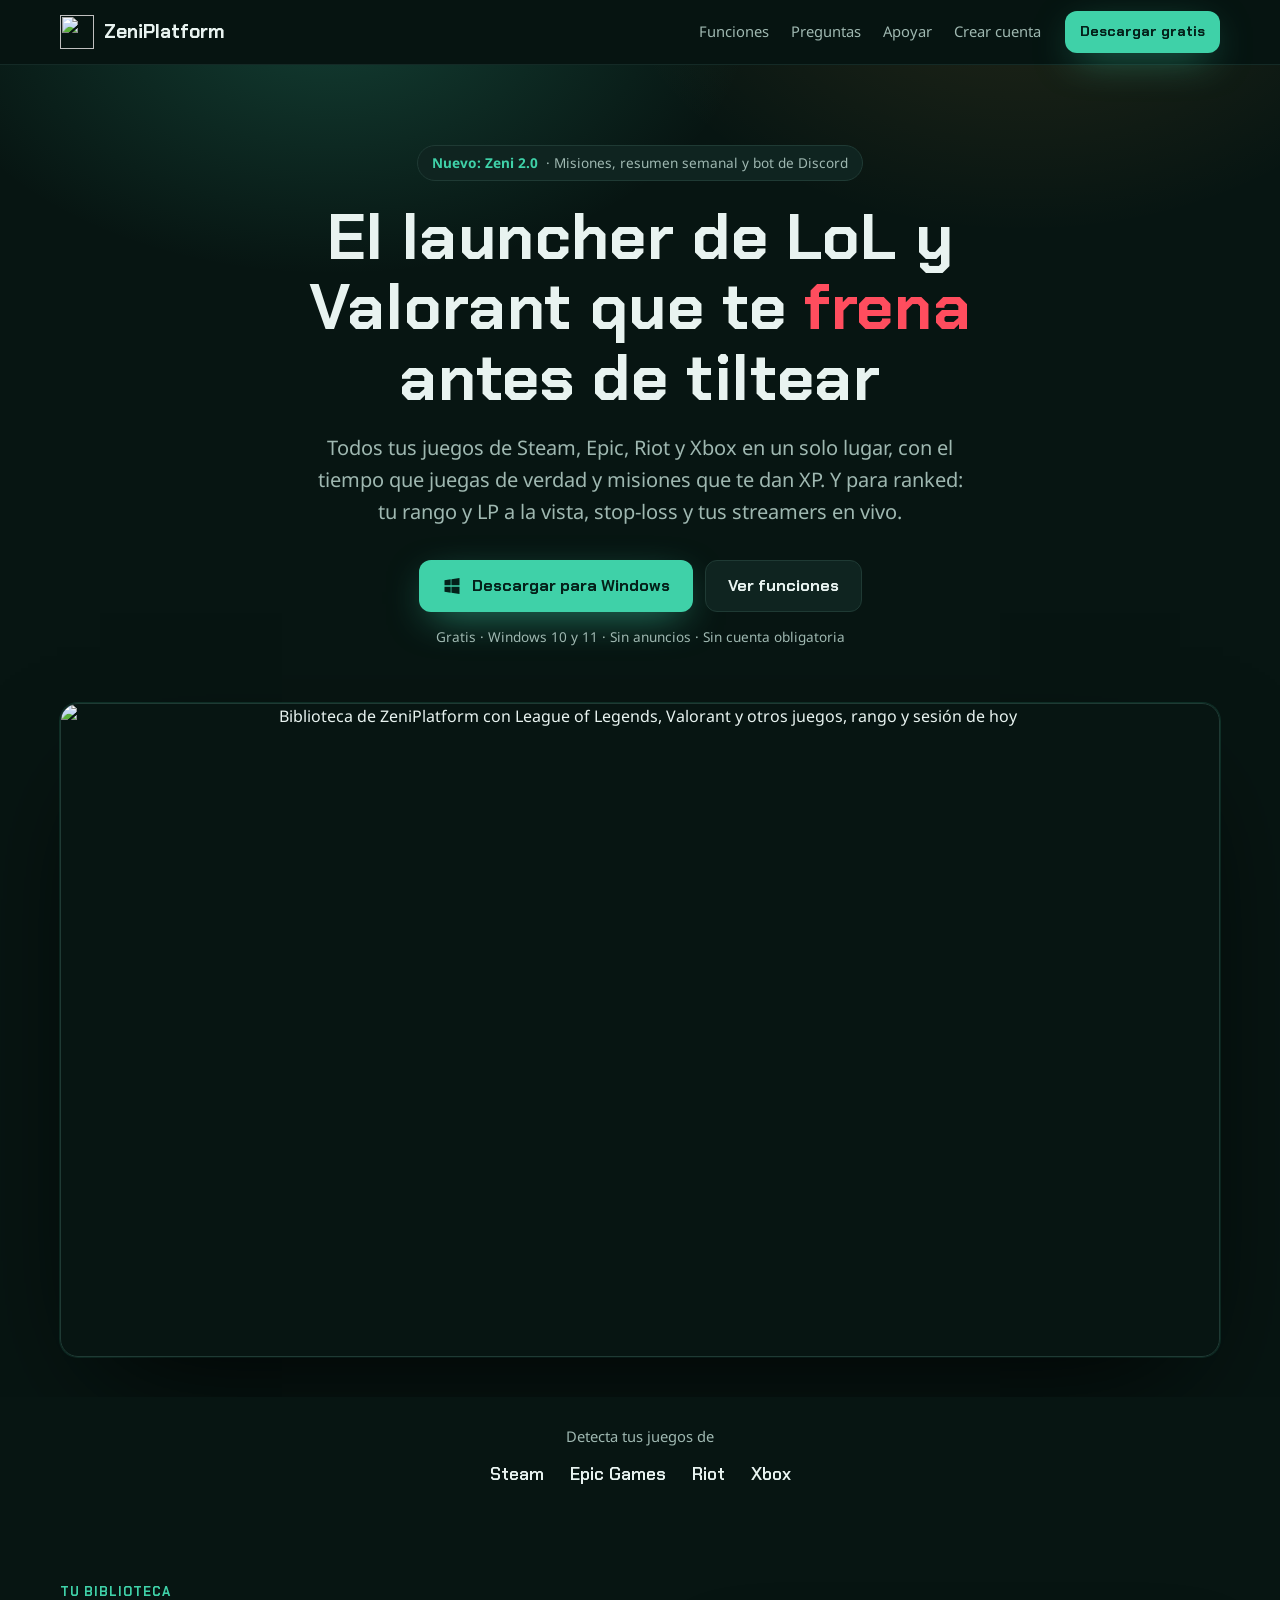
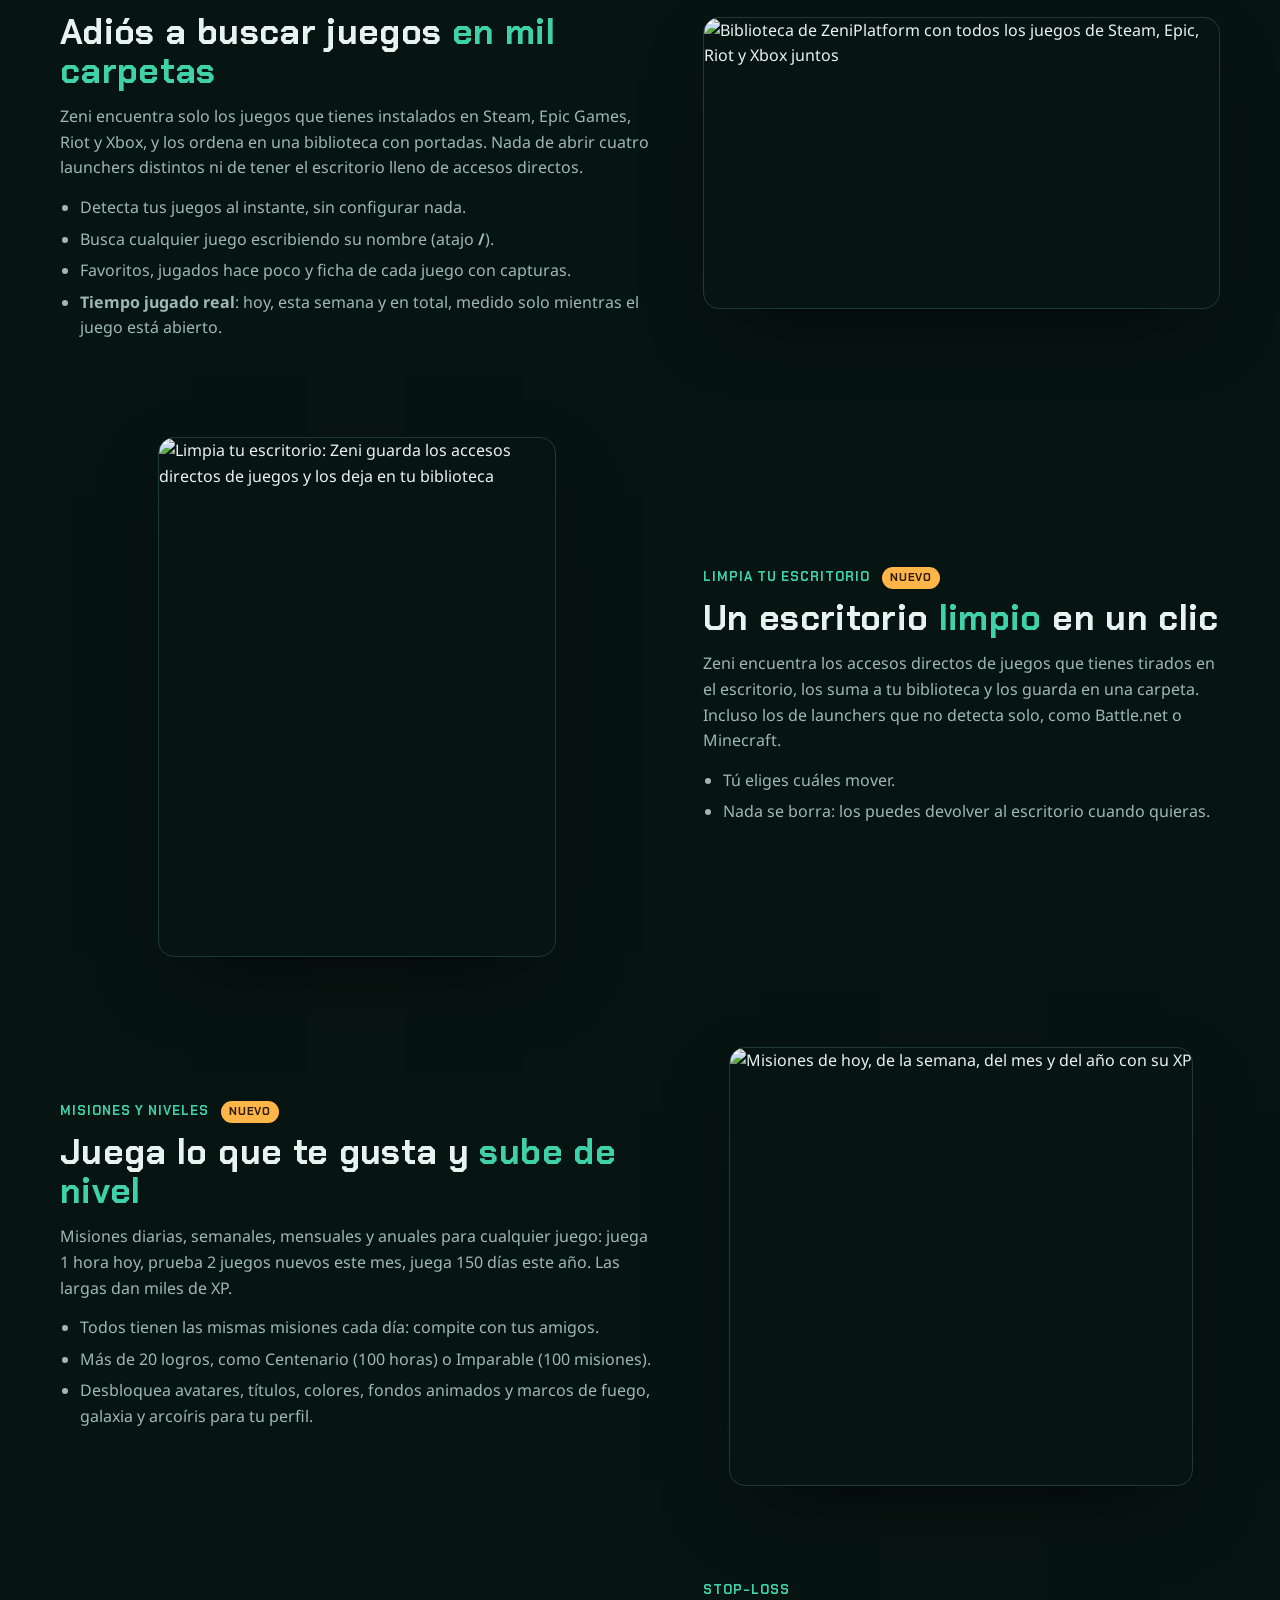
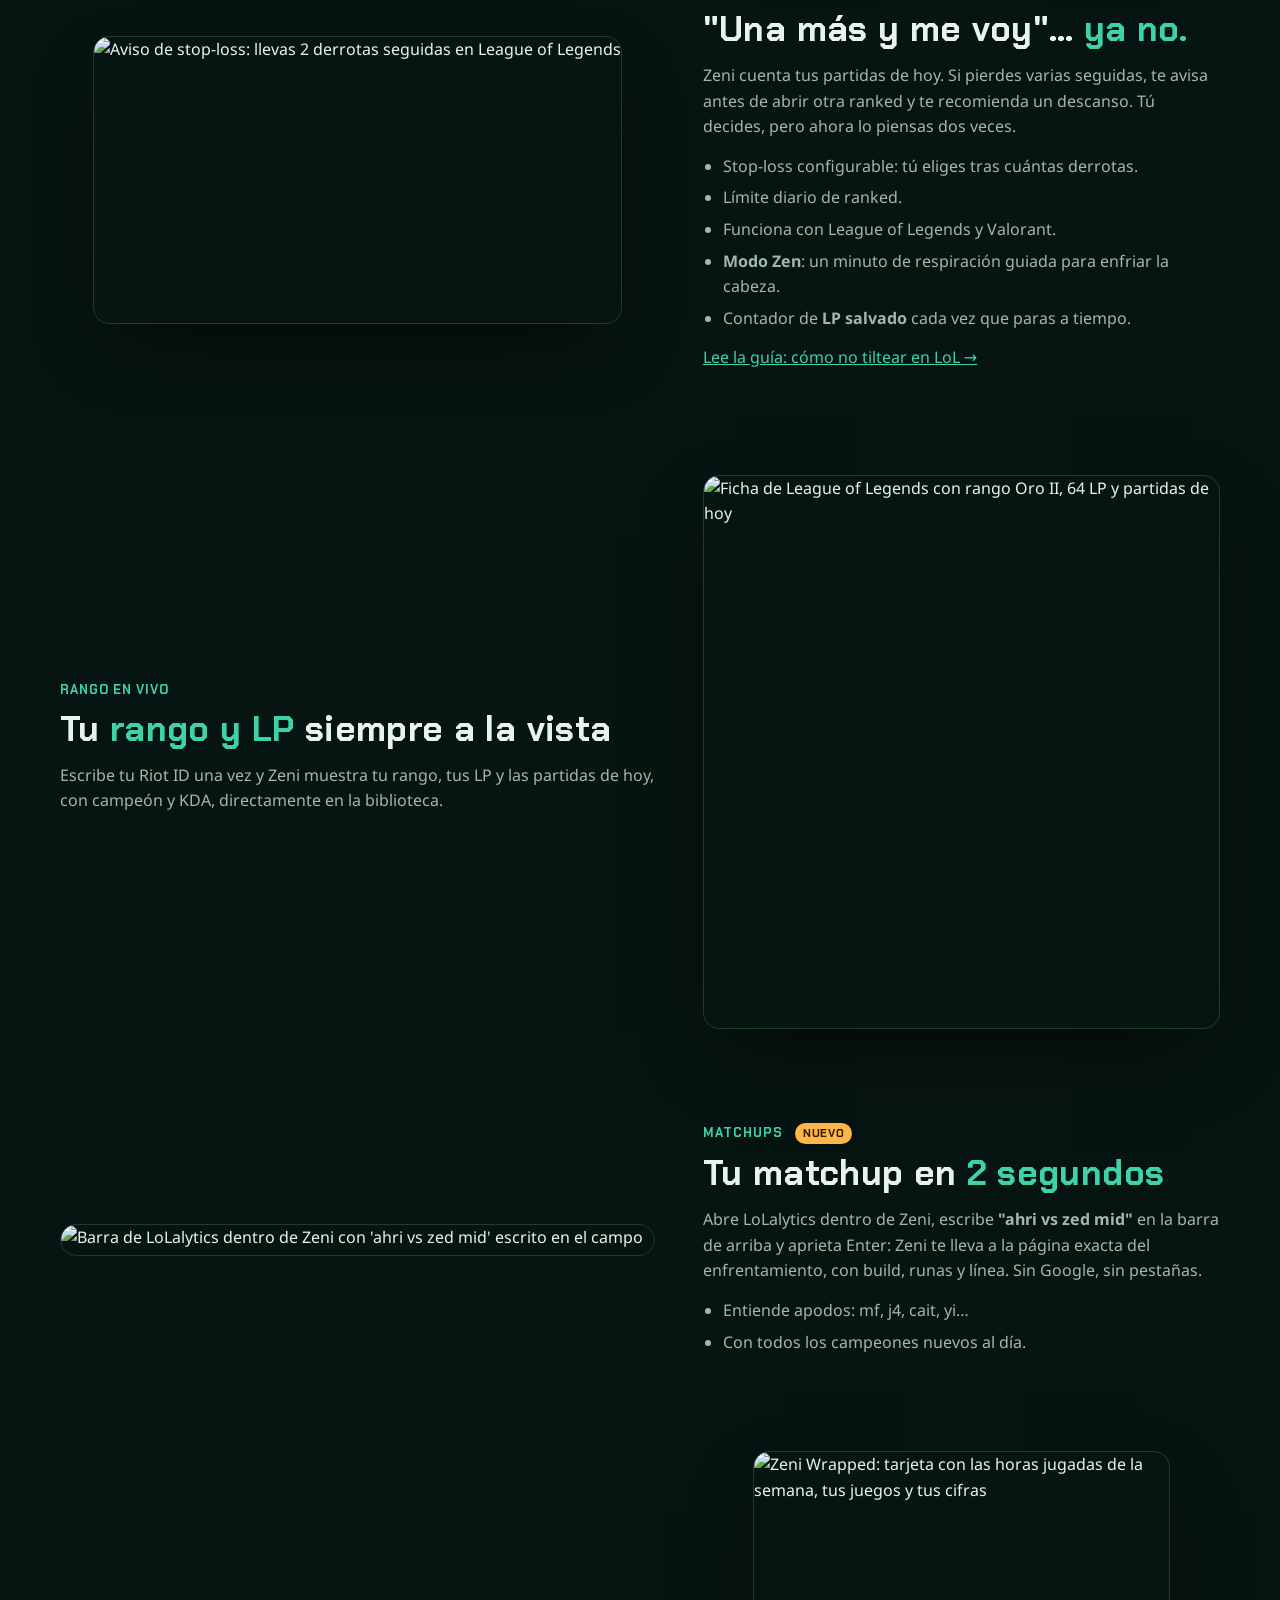
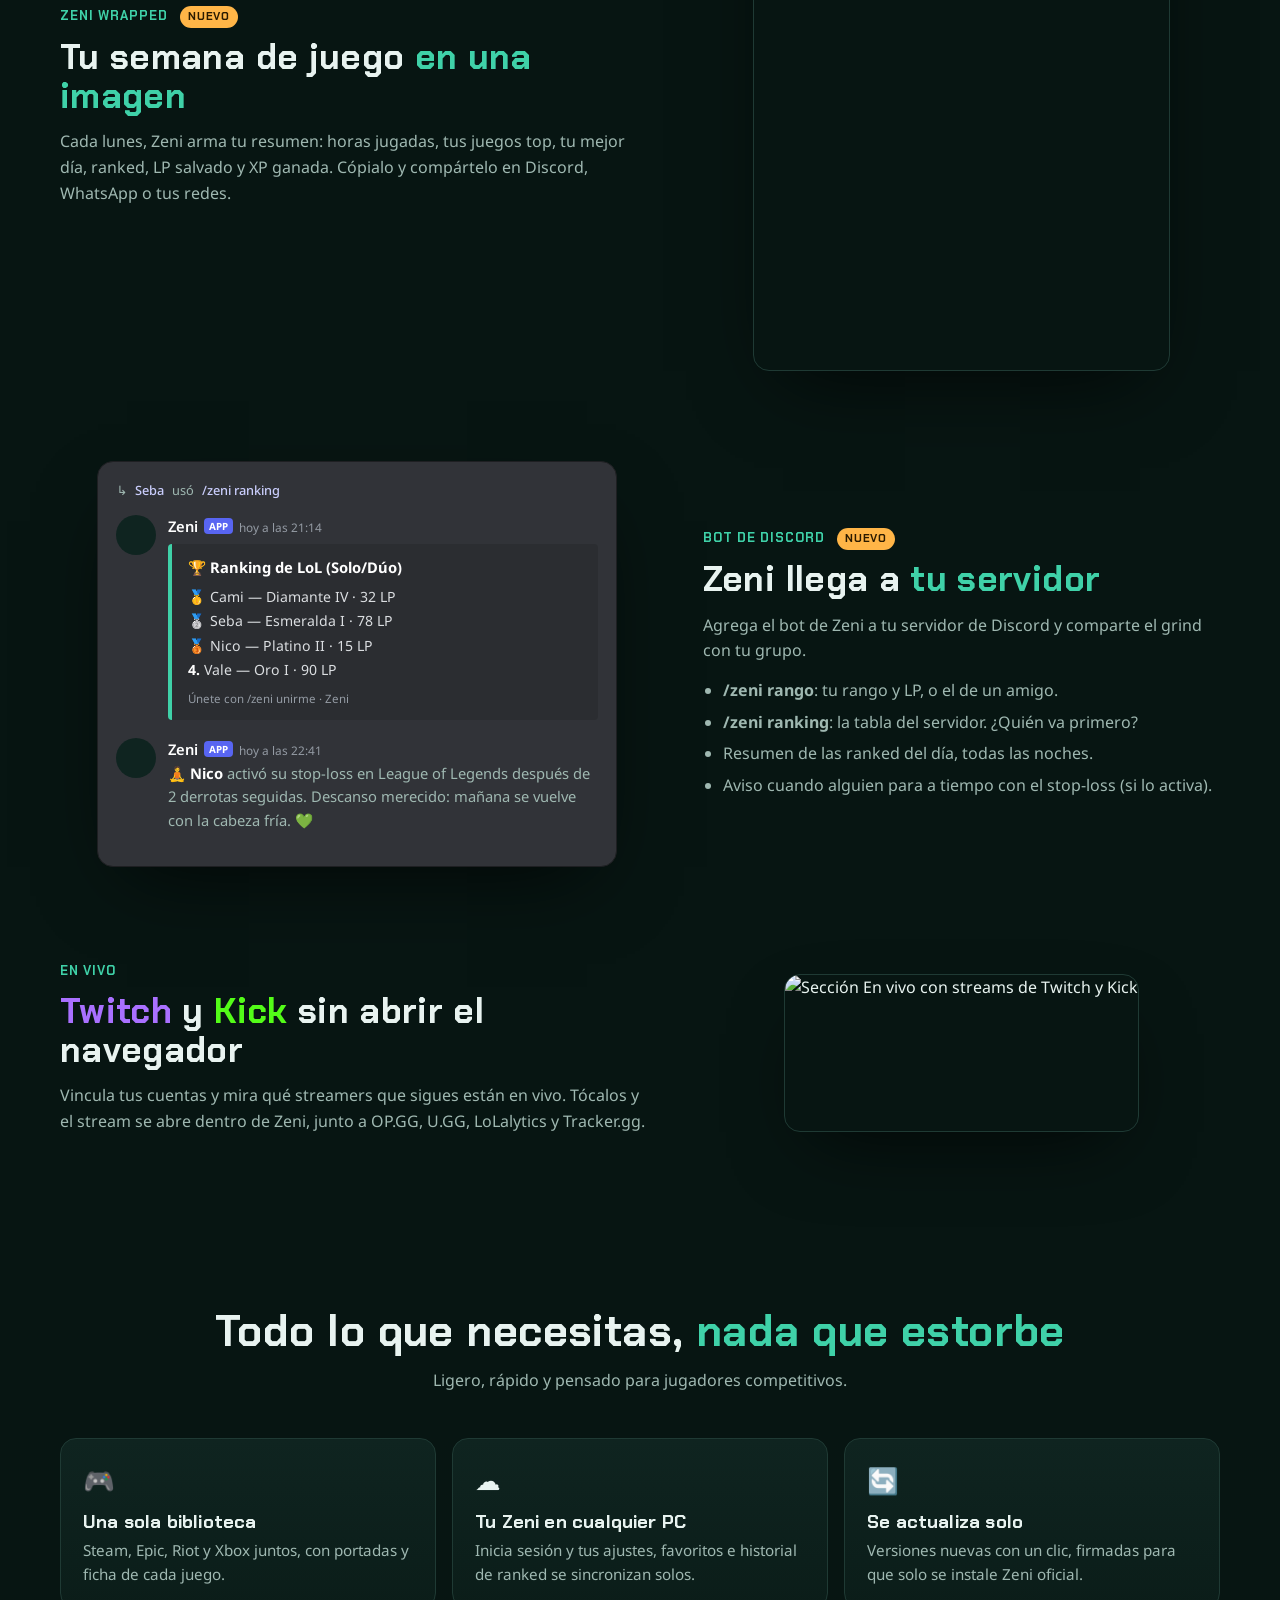
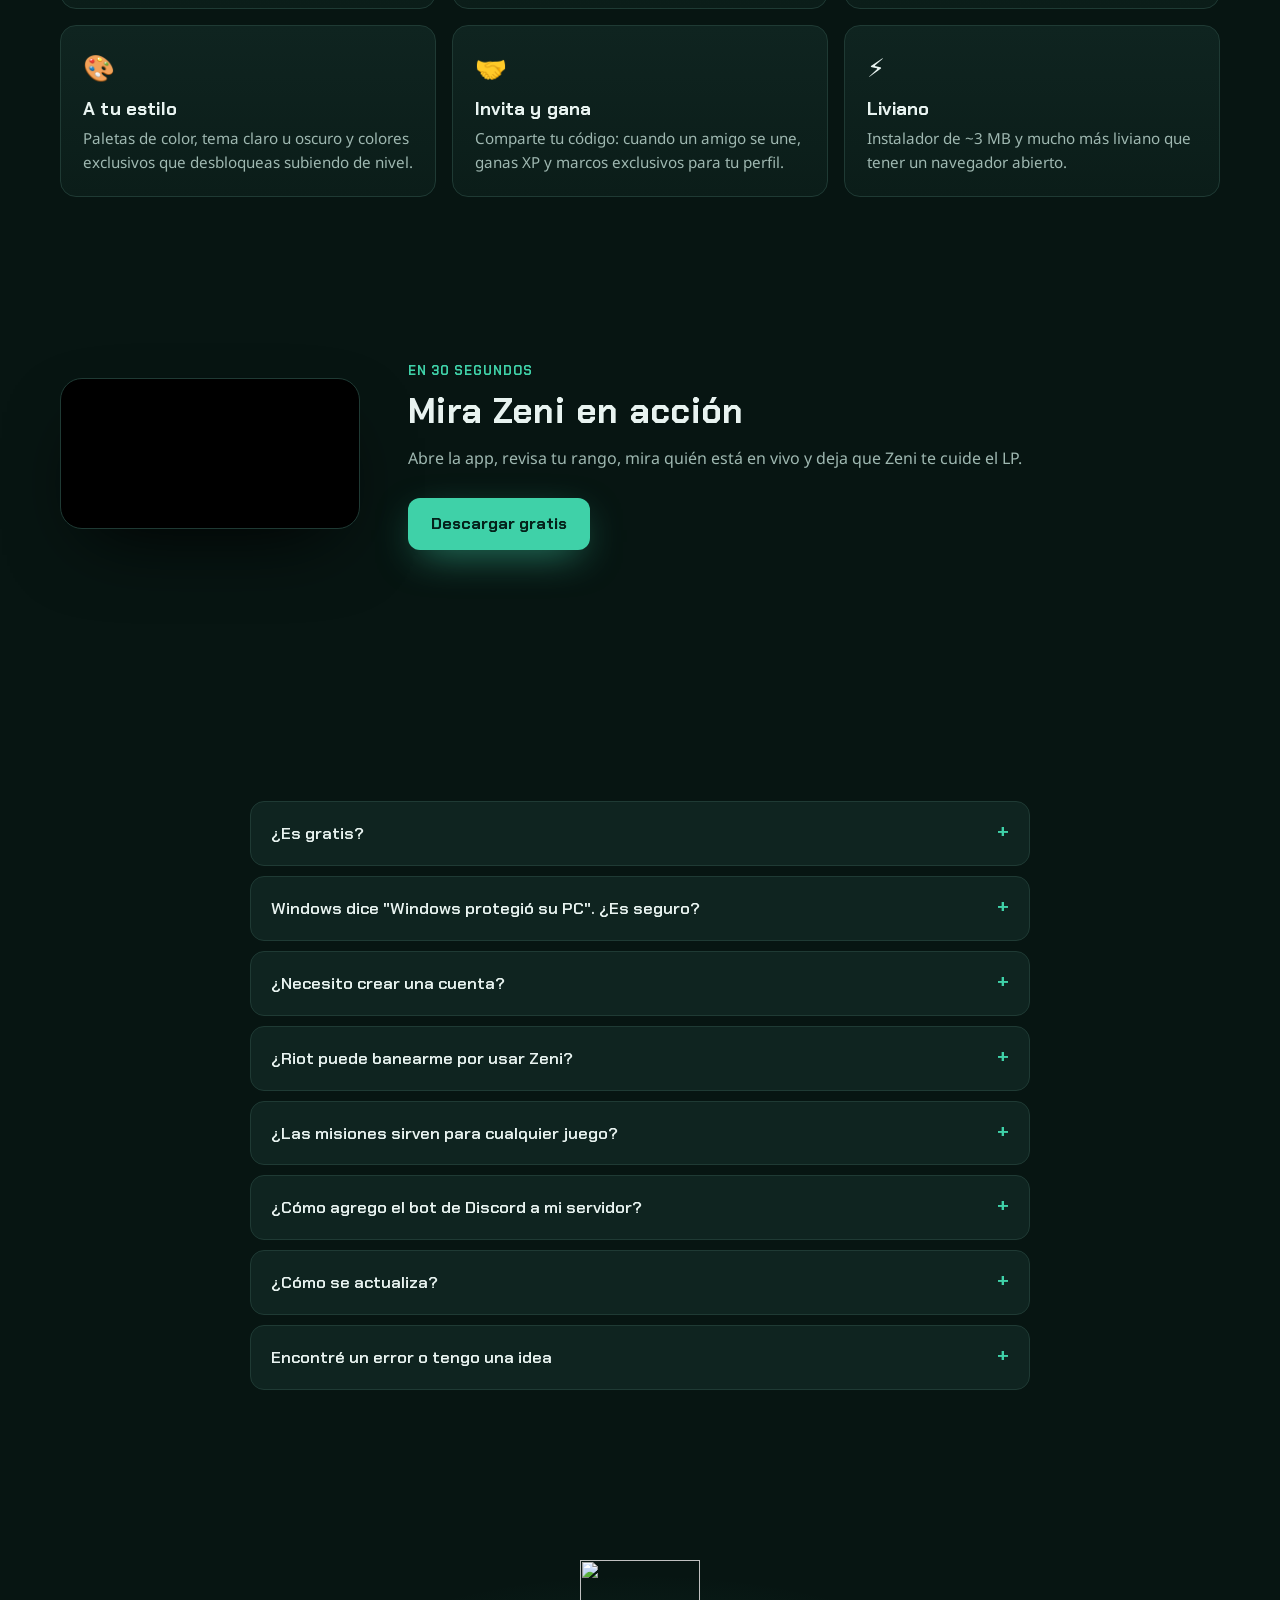
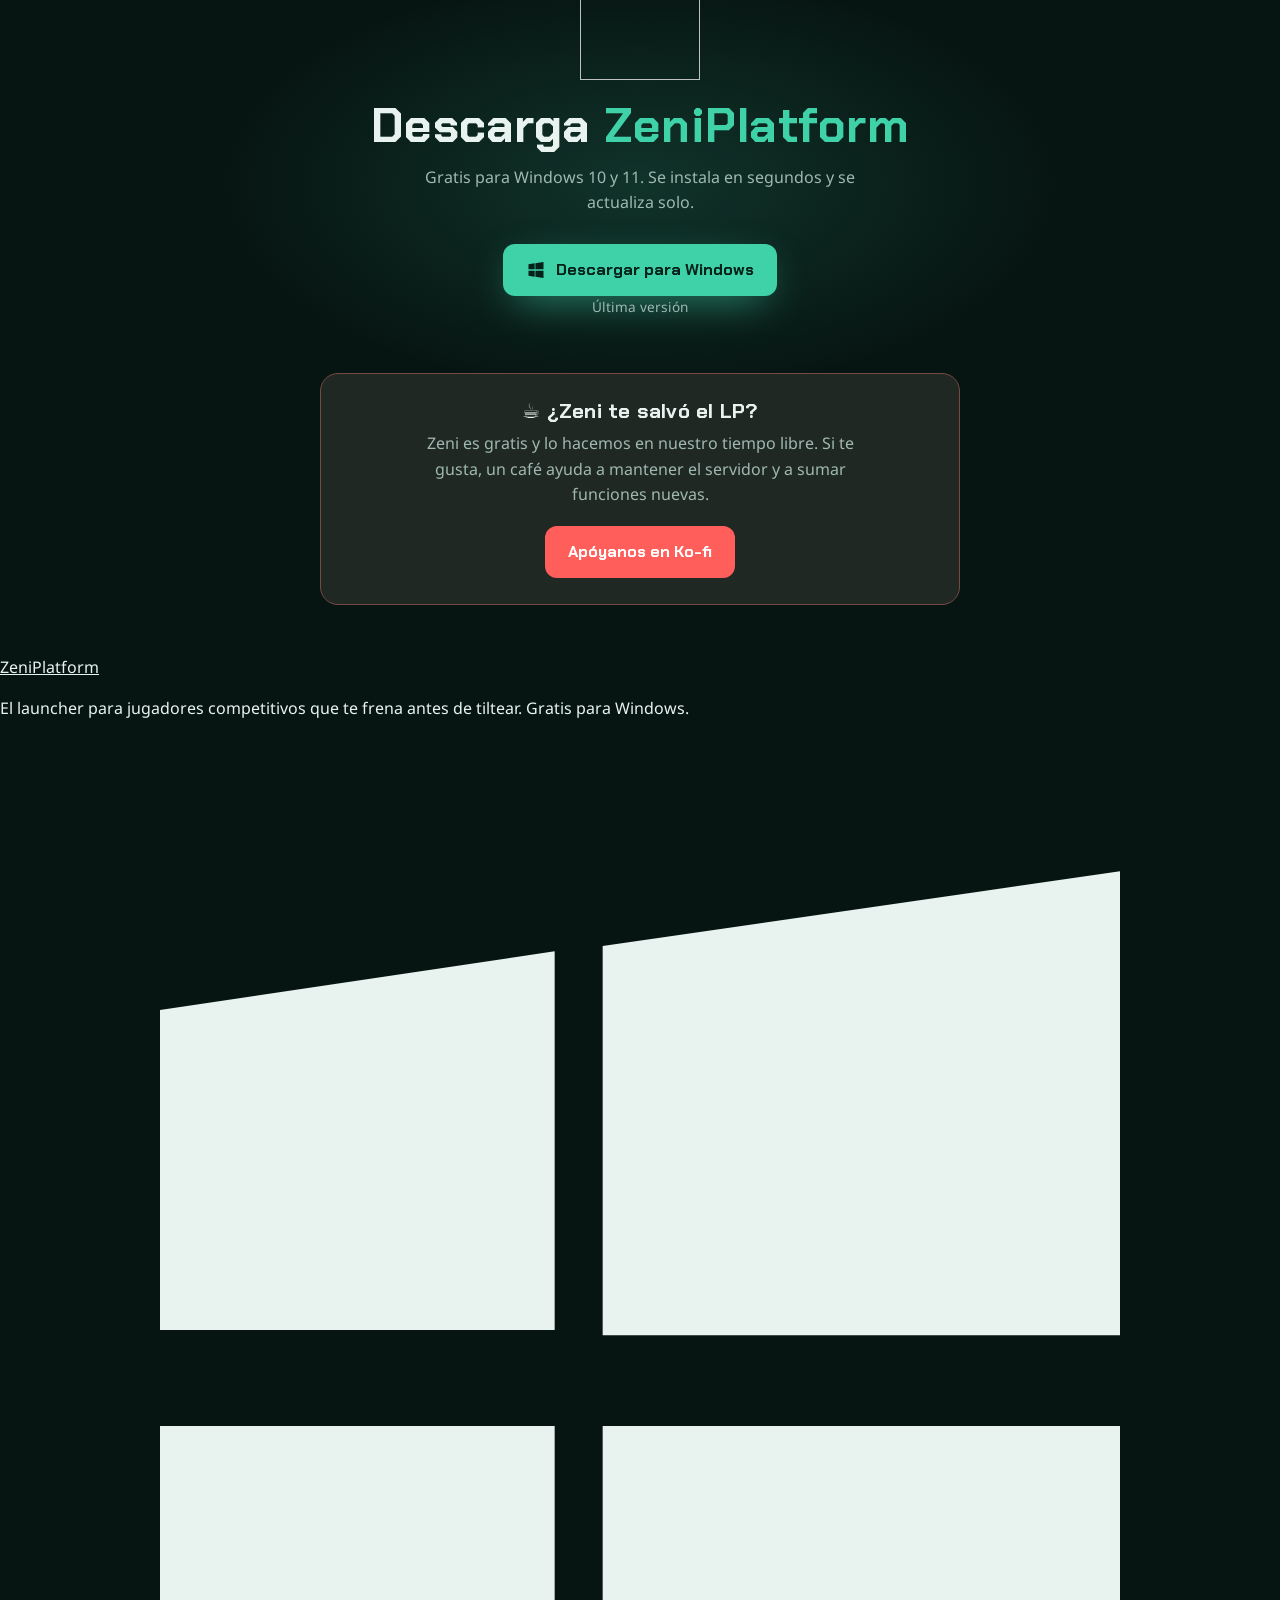
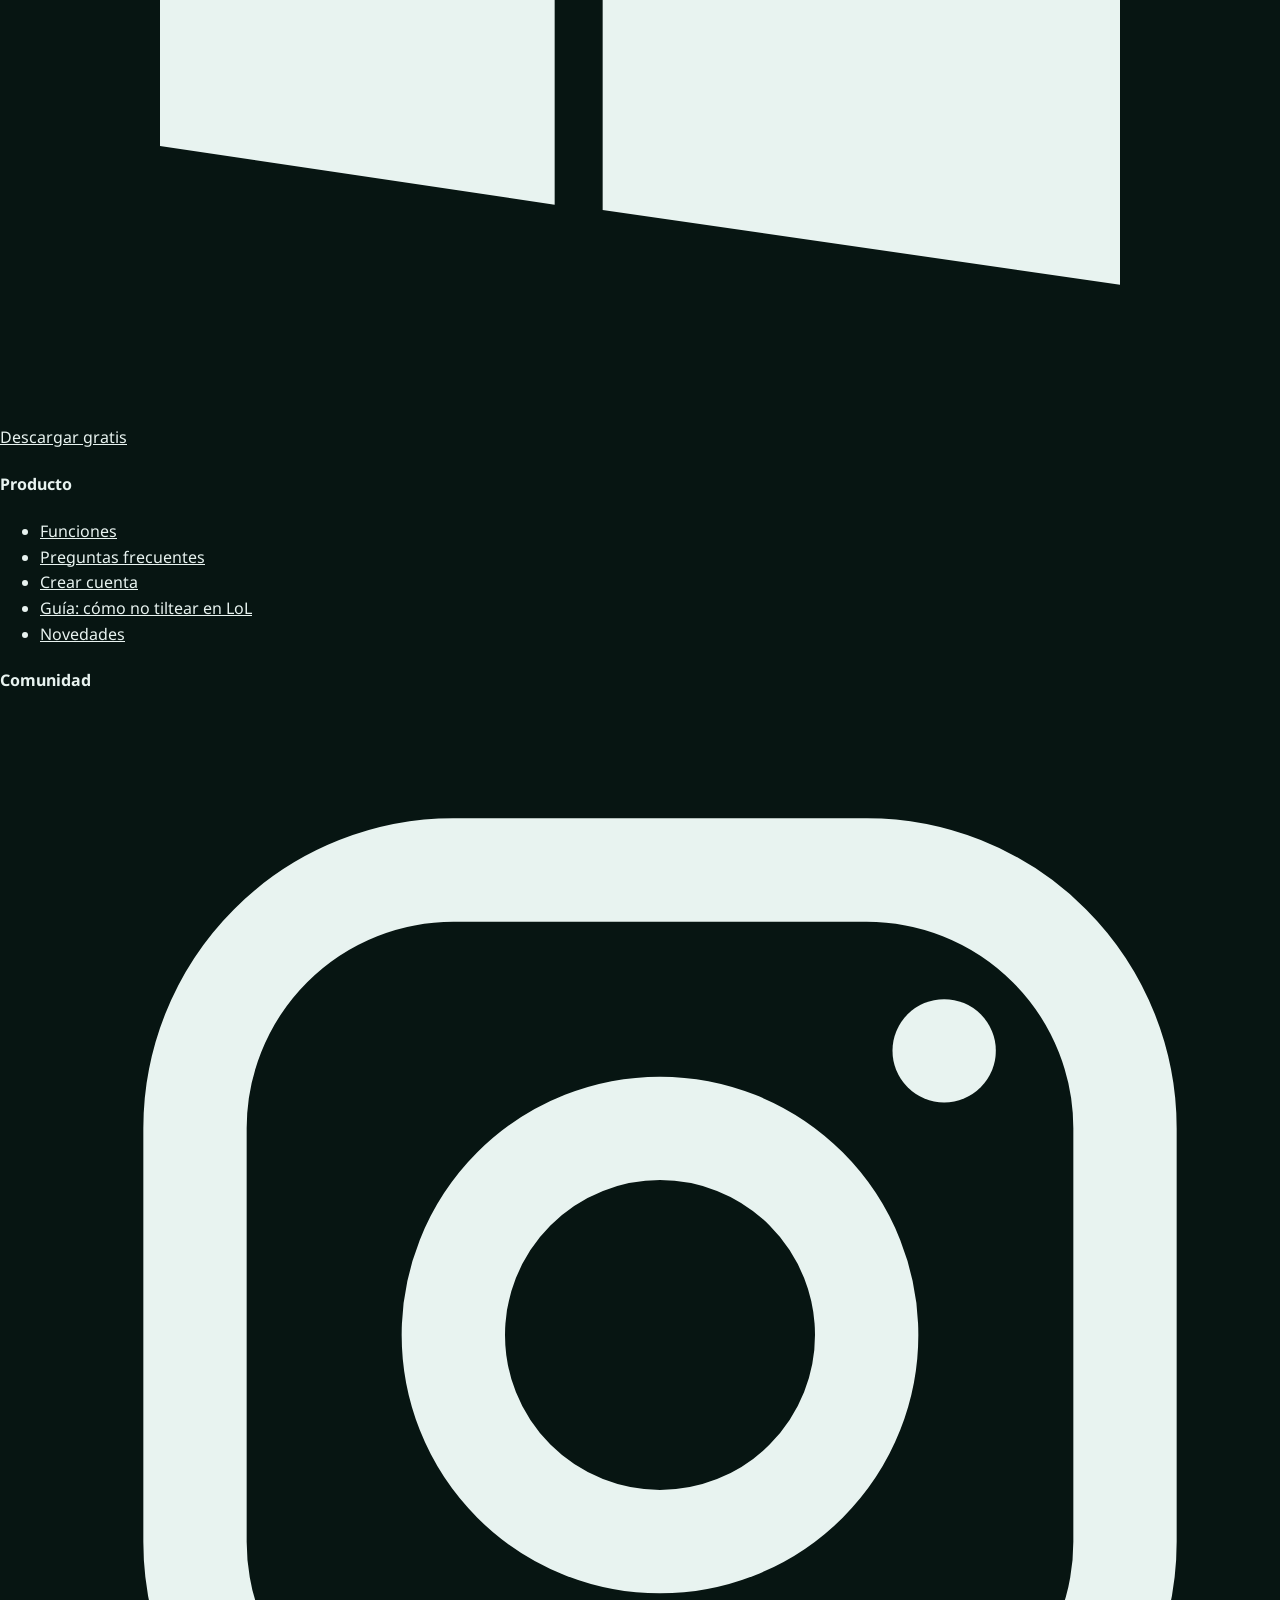
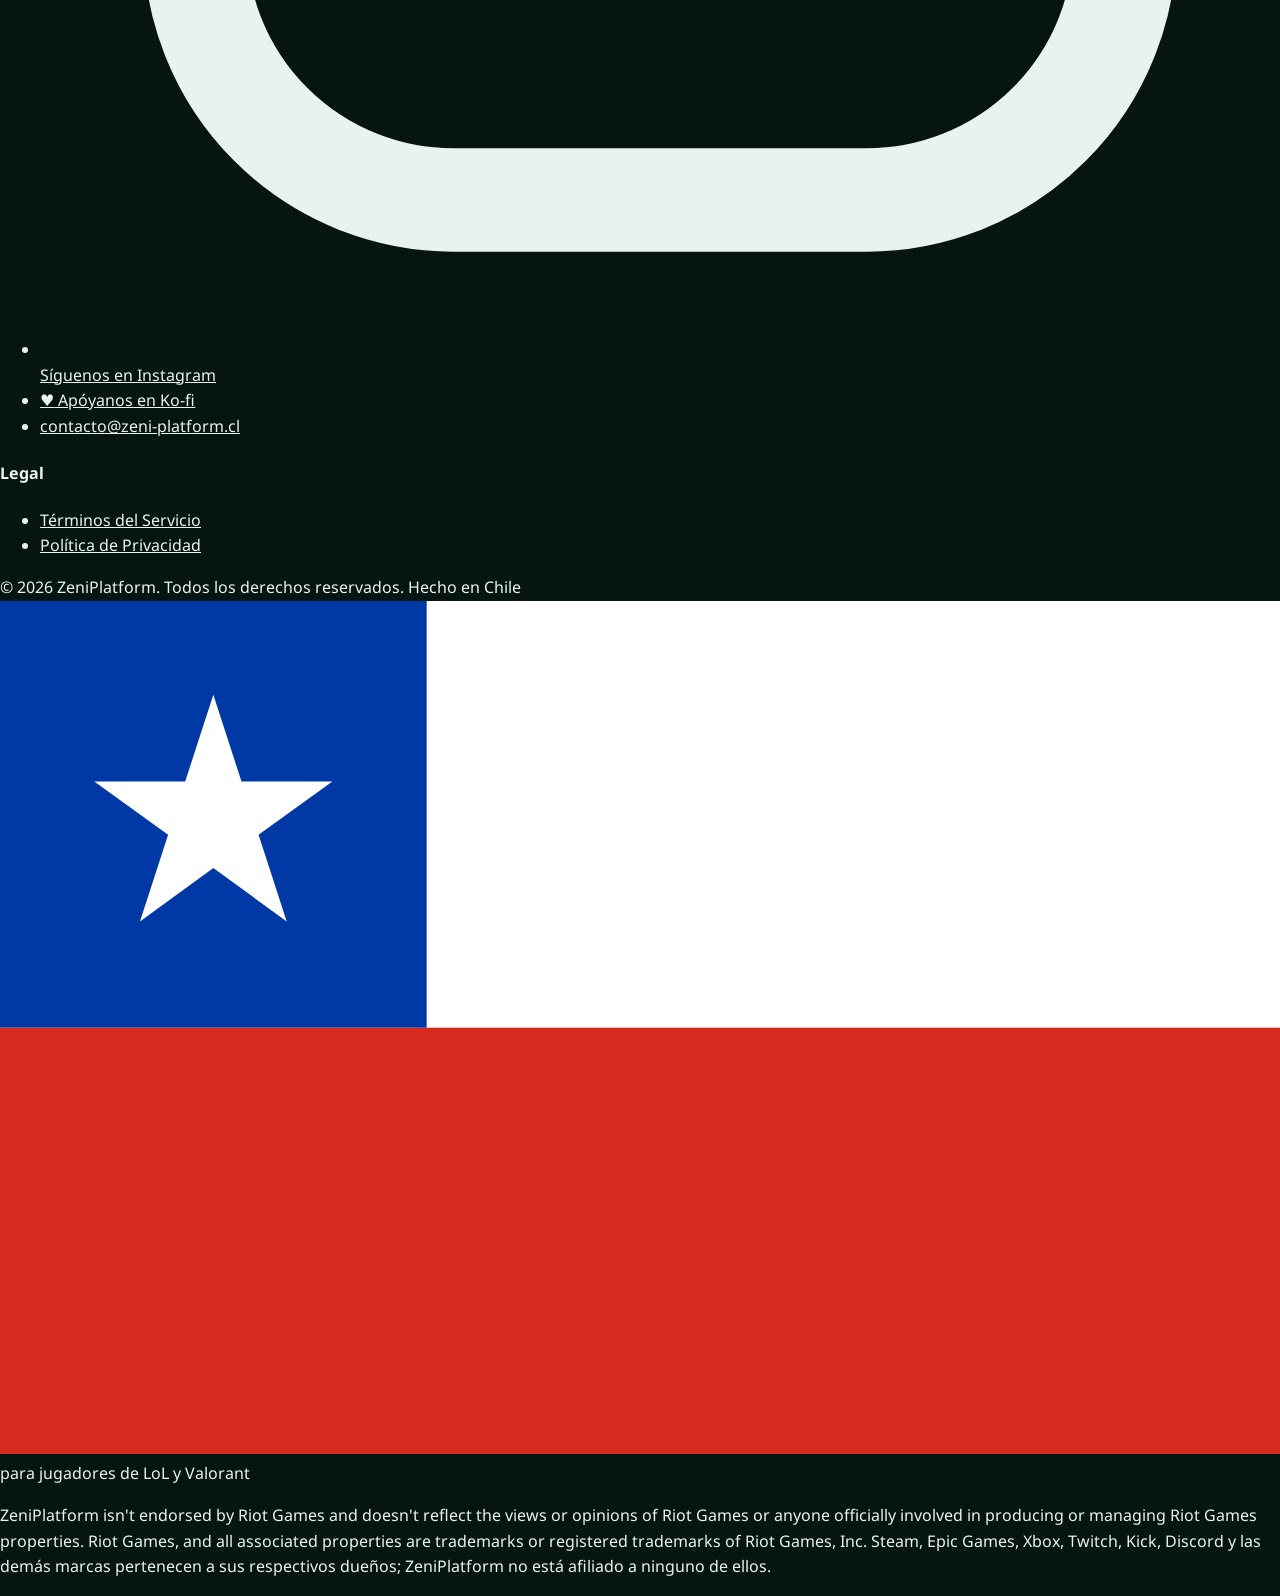
==== public/index.html @ 41d10fdd "Add web signup page with invite codes zeni-platform.cl/registro creates an account (prefilled from ?" ====
<!doctype html>
<html lang="es">
<head>
  <meta charset="utf-8">
  <meta name="viewport" content="width=device-width, initial-scale=1">
  <title>Launcher gratis para LoL y Valorant con stop-loss | ZeniPlatform</title>
  <meta name="description" content="Launcher gratis para Windows: todos tus juegos de Steam, Epic, Riot y Xbox en una biblioteca, tiempo jugado real, misiones con XP y resumen semanal. Para ranked: rango y LP de LoL, stop-loss contra el tilt y bot de Discord.">
  <meta name="theme-color" content="#071512">
  <link rel="icon" href="/favicon.svg" type="image/svg+xml">
  <link rel="icon" href="/favicon-48.png" type="image/png" sizes="48x48">
  <link rel="apple-touch-icon" href="/apple-touch-icon.png">
  <link rel="canonical" href="https://www.zeni-platform.cl/">
  <meta property="og:url" content="https://www.zeni-platform.cl/">
  <meta property="og:type" content="website">
  <meta property="og:site_name" content="ZeniPlatform">
  <meta property="og:locale" content="es_CL">
  <meta property="og:title" content="ZeniPlatform · El launcher que te frena antes de tiltear">
  <meta property="og:description" content="Gratis para Windows. Tu biblioteca de juegos con tiempo jugado, misiones y resumen semanal. Rango y LP en vivo, stop-loss y bot de Discord.">
  <meta property="og:image" content="https://www.zeni-platform.cl/img/og.png">
  <meta name="twitter:card" content="summary_large_image">
  <meta name="twitter:title" content="ZeniPlatform · El launcher que te frena antes de tiltear">
  <meta name="twitter:description" content="Gratis para Windows. Tu biblioteca de juegos con tiempo jugado, misiones y resumen semanal. Rango y LP en vivo, stop-loss y bot de Discord.">
  <meta name="twitter:image" content="https://www.zeni-platform.cl/img/og.png">
  <script type="application/ld+json">[{"@context":"https://schema.org","@type":"SoftwareApplication","name":"ZeniPlatform","alternateName":"Zeni","description":"Launcher gratuito para Windows que reúne tus juegos de Steam, Epic, Riot y Xbox, mide el tiempo jugado, da misiones diarias, semanales, mensuales y anuales con XP y arma un resumen semanal para compartir. Para ranked: rango y LP de League of Legends, stop-loss, Modo Zen, matchups de LoLalytics y un bot de Discord.","applicationCategory":"GameApplication","operatingSystem":"Windows 10, Windows 11","url":"https://www.zeni-platform.cl/","downloadUrl":"https://github.com/ZeniPlatform/Zeni-releases/releases/latest/download/ZeniPlatform-setup.exe","image":"https://www.zeni-platform.cl/img/og.png","screenshot":["https://www.zeni-platform.cl/img/s1-library.webp","https://www.zeni-platform.cl/img/s6-missions.webp","https://www.zeni-platform.cl/img/s7-wrapped.webp","https://www.zeni-platform.cl/img/s3-guard.webp","https://www.zeni-platform.cl/img/s5-live.webp"],"inLanguage":"es","offers":{"@type":"Offer","price":"0","priceCurrency":"USD"},"publisher":{"@type":"Organization","name":"ZeniPlatform","url":"https://www.zeni-platform.cl/","logo":"https://www.zeni-platform.cl/img/icon-192.png","sameAs":["https://www.instagram.com/zeni_platform/"]}},{"@context":"https://schema.org","@type":"FAQPage","mainEntity":[{"@type":"Question","name":"¿Es gratis?","acceptedAnswer":{"@type":"Answer","text":"Sí, y siempre lo será para jugadores. Sin anuncios y sin vender tus datos."}},{"@type":"Question","name":"Windows dice \"Windows protegió su PC\". ¿Es seguro?","acceptedAnswer":{"@type":"Answer","text":"Sí. Aparece porque Zeni es una app nueva y todavía no tiene un certificado de firma de Windows. Haz clic en Más información → Ejecutar de todas formas. Las actualizaciones sí van firmadas: Zeni solo instala versiones oficiales."}},{"@type":"Question","name":"¿Necesito crear una cuenta?","acceptedAnswer":{"@type":"Answer","text":"No. La biblioteca, el stop-loss y el límite de ranked funcionan sin cuenta. La cuenta de Zeni es opcional y sirve para ver tu rango de LoL, sincronizar entre PCs y vincular Twitch y Kick."}},{"@type":"Question","name":"¿Riot puede banearme por usar Zeni?","acceptedAnswer":{"@type":"Answer","text":"No. Zeni no toca los archivos del juego ni se mete en las partidas: solo abre el juego y consulta tu rango con la API oficial de Riot, igual que OP.GG."}},{"@type":"Question","name":"¿Las misiones sirven para cualquier juego?","acceptedAnswer":{"@type":"Answer","text":"Sí. Las misiones usan lo que Zeni mide en cualquier juego de tu biblioteca: tiempo jugado, días jugados, juegos distintos y juegos nuevos. Si juegas ranked de LoL o Valorant, también aparecen misiones de ranked."}},{"@type":"Question","name":"¿Cómo agrego el bot de Discord a mi servidor?","acceptedAnswer":{"@type":"Answer","text":"En Zeni, abre Ajustes y en la sección Discord toca Agregar el bot a un servidor. Después, cada persona escribe /zeni unirme y la administración elige el canal del resumen con /zeni canal."}},{"@type":"Question","name":"¿Cómo se actualiza?","acceptedAnswer":{"@type":"Answer","text":"Solo. Cuando sale una versión nueva, Zeni te avisa y se instala con un clic, sin perder tus datos."}}]}]</script>
  <link rel="preconnect" href="https://fonts.googleapis.com">
  <link rel="preconnect" href="https://fonts.gstatic.com" crossorigin>
  <link href="https://fonts.googleapis.com/css2?family=Chakra+Petch:wght@600;700&family=Noto+Sans:wght@400;500;600&display=swap" rel="stylesheet">
  <link rel="stylesheet" href="/footer.css">
  <style>
    :root {
      --bg: #071512; --bg-2: #0b1d19; --panel: #0f2420; --line: #1f3a34;
      --ink: #e8f3f0; --ink-dim: #9fb8b1; --jade: #3fd1a8; --jade-ink: #04211a;
      --amber: #ffb547; --red: #ff4d5e; --twitch: #a970ff; --kick: #53fc18; --kofi: #ff5e5b;
      --display: "Chakra Petch", "Bahnschrift", system-ui, sans-serif;
      --body: "Noto Sans", "Segoe UI", system-ui, sans-serif;
      --max: 1160px;
    }
    * { box-sizing: border-box; }
    html { scroll-behavior: smooth; }
    body { margin: 0; background: var(--bg); color: var(--ink); font-family: var(--body); line-height: 1.6; -webkit-font-smoothing: antialiased; }
    img, video { max-width: 100%; height: auto; display: block; }
    a { color: inherit; }
    .wrap { width: min(var(--max), 100% - 32px); margin-inline: auto; }
    h1, h2, h3 { font-family: var(--display); line-height: 1.1; margin: 0; letter-spacing: .01em; }
    em { font-style: normal; color: var(--jade); }

    /* Barra superior */
    .nav { position: sticky; top: 0; z-index: 10; background: color-mix(in srgb, var(--bg) 82%, transparent); backdrop-filter: blur(12px); border-bottom: 1px solid color-mix(in srgb, var(--line) 60%, transparent); }
    .nav .wrap { display: flex; align-items: center; gap: 24px; height: 64px; }
    .brand { display: flex; align-items: center; gap: 10px; font-family: var(--display); font-weight: 700; font-size: 1.2rem; text-decoration: none; }
    .brand img { width: 34px; height: 34px; }
    .nav-links { display: flex; gap: 22px; margin-left: auto; font-size: .92rem; }
    .nav-links a { text-decoration: none; color: var(--ink-dim); }
    .nav-links a:hover { color: var(--ink); }
    .btn { display: inline-flex; align-items: center; justify-content: center; gap: 10px; padding: 12px 22px; border-radius: 12px; font-family: var(--display); font-weight: 700; font-size: 1rem; text-decoration: none; border: 1px solid transparent; transition: transform .15s ease, filter .15s ease, border-color .15s ease; }
    .btn:hover { transform: translateY(-2px); }
    .btn-main { background: var(--jade); color: var(--jade-ink); box-shadow: 0 12px 40px -12px color-mix(in srgb, var(--jade) 70%, transparent); }
    .btn-main:hover { filter: brightness(1.08); }
    .btn-ghost { border-color: var(--line); color: var(--ink); background: var(--panel); }
    .btn-ghost:hover { border-color: var(--ink-dim); }
    .btn-sm { padding: 8px 14px; font-size: .9rem; }
    .btn svg { width: 20px; height: 20px; flex: none; }

    /* Portada */
    .hero { position: relative; overflow: hidden; padding: 80px 0 40px; text-align: center; }
    .hero::before { content: ""; position: absolute; inset: -20% -10% auto; height: 700px; background: radial-gradient(600px 380px at 30% 30%, rgba(63, 209, 168, .22), transparent 70%), radial-gradient(600px 420px at 75% 20%, rgba(255, 181, 71, .12), transparent 70%); pointer-events: none; }
    .hero > .wrap { position: relative; }
    .pill { display: inline-flex; align-items: center; gap: 8px; padding: 6px 14px; border-radius: 999px; border: 1px solid var(--line); background: var(--panel); color: var(--ink-dim); font-size: .85rem; margin-bottom: 22px; }
    .pill b { color: var(--jade); }
    .hero h1 { font-size: clamp(2.2rem, 5.4vw, 4rem); max-width: 20ch; margin: 0 auto 18px; }
    .hero h1 .r { color: var(--red); }
    .hero p.lead { font-size: clamp(1.05rem, 2vw, 1.25rem); color: var(--ink-dim); max-width: 60ch; margin: 0 auto 32px; }
    .cta-row { display: flex; gap: 12px; justify-content: center; flex-wrap: wrap; }
    .cta-note { margin-top: 14px; font-size: .85rem; color: var(--ink-dim); }
    .shot { margin: 56px auto 0; border-radius: 18px; overflow: hidden; border: 1px solid var(--line); box-shadow: 0 50px 120px -40px rgba(0, 0, 0, .9), 0 0 0 1px rgba(63, 209, 168, .15); }

    /* Plataformas */
    .stores { padding: 28px 0 10px; text-align: center; color: var(--ink-dim); font-size: .92rem; }
    .stores ul { list-style: none; padding: 0; margin: 12px 0 0; display: flex; gap: 10px 26px; justify-content: center; flex-wrap: wrap; font-family: var(--display); font-weight: 600; font-size: 1.1rem; color: var(--ink); }

    /* Secciones */
    section { padding: 80px 0; }
    .section-head { text-align: center; margin-bottom: 44px; }
    .section-head h2 { font-size: clamp(1.8rem, 4vw, 2.7rem); margin-bottom: 12px; }
    .section-head p { color: var(--ink-dim); max-width: 58ch; margin: 0 auto; }
    .grid { display: grid; grid-template-columns: repeat(3, minmax(0, 1fr)); gap: 16px; }
    @media (max-width: 960px) { .grid { grid-template-columns: repeat(2, minmax(0, 1fr)); } }
    @media (max-width: 600px) { .grid { grid-template-columns: 1fr; } }
    .card { padding: 22px; border-radius: 16px; border: 1px solid var(--line); background: linear-gradient(180deg, var(--panel), var(--bg-2)); }
    .card .ic { font-size: 1.6rem; margin-bottom: 10px; }
    .card h3 { font-size: 1.15rem; margin-bottom: 6px; }
    .card p { margin: 0; color: var(--ink-dim); font-size: .95rem; }

    /* Funciones destacadas (imagen + texto) */
    .feature { display: grid; grid-template-columns: 1.15fr 1fr; gap: 48px; align-items: center; }
    .feature + .feature { margin-top: 90px; }
    .feature.flip > :first-child { order: 2; }
    .feature img { margin-inline: auto; max-height: 560px; width: auto; border-radius: 16px; border: 1px solid var(--line); box-shadow: 0 30px 80px -30px rgba(0, 0, 0, .8); }
    .feature h3 { font-size: clamp(1.6rem, 3vw, 2.2rem); margin-bottom: 14px; }
    .feature p { color: var(--ink-dim); margin: 0 0 14px; }
    .feature ul { margin: 0; padding-left: 20px; color: var(--ink-dim); }
    .feature li { margin: 6px 0; }
    .tag { display: inline-block; font-family: var(--display); font-weight: 700; font-size: .8rem; letter-spacing: .08em; text-transform: uppercase; color: var(--jade); margin-bottom: 10px; }
    .t { color: var(--twitch); } .k { color: var(--kick); }

    .new { display: inline-block; margin-left: 8px; padding: 2px 8px; border-radius: 999px; background: var(--amber); color: #2a1a00; font-size: .7rem; letter-spacing: .06em; vertical-align: middle; }
    .feature img.tall { max-height: 520px; }

    /* Mensaje de Discord de ejemplo (bot /zeni) */
    .dc { max-width: 520px; margin-inline: auto; padding: 18px 18px 20px; border-radius: 16px; background: #313338; border: 1px solid #1e1f22; box-shadow: 0 30px 80px -30px rgba(0, 0, 0, .8); font-size: .92rem; color: #dbdee1; }
    .dc-cmd { display: flex; align-items: center; gap: 8px; margin: 0 0 12px 52px; font-size: .8rem; color: #949ba4; }
    .dc-cmd b { color: #c9cdfb; font-weight: 500; }
    .dc-msg { display: grid; grid-template-columns: 40px 1fr; gap: 12px; }
    .dc-msg + .dc-msg { margin-top: 18px; }
    .dc-av { width: 40px; height: 40px; border-radius: 50%; background: #0f2420 url(/img/logo.svg?v=2) center / 70% no-repeat; }
    .dc-name { font-weight: 600; color: #fff; }
    .dc-bot { margin-left: 6px; padding: 1px 5px; border-radius: 4px; background: #5865f2; color: #fff; font-size: .62rem; font-weight: 700; vertical-align: 2px; }
    .dc-time { margin-left: 6px; font-size: .74rem; color: #949ba4; }
    .dc-embed { margin-top: 6px; padding: 12px 16px; border-radius: 4px; border-left: 4px solid var(--jade); background: #2b2d31; }
    .dc-embed b { display: block; margin-bottom: 6px; color: #fff; }
    .dc-embed p { margin: 2px 0; color: #dbdee1; font-size: .88rem; }
    .dc-embed small { display: block; margin-top: 8px; color: #949ba4; font-size: .72rem; }
    .dc-text { margin: 2px 0 0; }

    /* Video */
    .video { display: grid; grid-template-columns: auto 1fr; gap: 48px; align-items: center; }
    .video video { width: 300px; border-radius: 22px; border: 1px solid var(--line); box-shadow: 0 30px 80px -30px #000; background: #000; }

    /* Preguntas */
    .faq { max-width: 780px; margin: 0 auto; display: grid; gap: 10px; }
    .faq details { border: 1px solid var(--line); border-radius: 14px; background: var(--panel); padding: 4px 20px; }
    .faq summary { cursor: pointer; font-family: var(--display); font-weight: 600; font-size: 1.05rem; padding: 14px 0; list-style: none; display: flex; justify-content: space-between; gap: 12px; }
    .faq summary::-webkit-details-marker { display: none; }
    .faq summary::after { content: "+"; color: var(--jade); font-size: 1.3rem; line-height: 1; }
    .faq details[open] summary::after { content: "−"; }
    .faq details p { margin: 0 0 16px; color: var(--ink-dim); }

    /* Descarga y apoyo */
    .final { text-align: center; padding: 90px 0 50px; position: relative; overflow: hidden; }
    .final::before { content: ""; position: absolute; inset: 0; background: radial-gradient(600px 300px at 50% 40%, rgba(63, 209, 168, .16), transparent 70%); pointer-events: none; }
    .final > .wrap { position: relative; }
    .final img.logo { width: 120px; height: 120px; margin: 0 auto 20px; }
    .final h2 { font-size: clamp(2rem, 5vw, 3rem); margin-bottom: 12px; }
    .final p { color: var(--ink-dim); margin: 0 auto 28px; max-width: 50ch; }
    .kofi { margin: 56px auto 0; max-width: 640px; padding: 26px; border-radius: 18px; border: 1px solid color-mix(in srgb, var(--kofi) 40%, var(--line)); background: color-mix(in srgb, var(--kofi) 7%, var(--panel)); }
    .kofi h3 { font-size: 1.3rem; margin-bottom: 8px; }
    .kofi p { margin: 0 auto 18px; max-width: 48ch; }
    .btn-kofi { background: var(--kofi); color: #fff; }


    /* Aparición al hacer scroll */
    .reveal { opacity: 0; transform: translateY(24px); transition: opacity .7s ease, transform .7s cubic-bezier(.22, 1, .36, 1); }
    .reveal.in { opacity: 1; transform: none; }
    @media (prefers-reduced-motion: reduce) { .reveal { opacity: 1; transform: none; transition: none; } html { scroll-behavior: auto; } .btn:hover { transform: none; } }

    @media (max-width: 860px) {
      .nav-links { display: none; }
      .nav .btn { margin-left: auto; }
      .feature, .video { grid-template-columns: 1fr; gap: 28px; }
      .feature.flip > :first-child { order: 0; }
      .video video { width: min(300px, 100%); margin: 0 auto; }
      section { padding: 60px 0; }
      .hero { padding-top: 56px; }
    }
  </style>
</head>
<body>
  <header class="nav">
    <div class="wrap">
      <a class="brand" href="#"><img src="/img/logo.svg?v=2" alt="">ZeniPlatform</a>
      <nav class="nav-links" aria-label="Secciones">
        <a href="#funciones">Funciones</a>
        <a href="#preguntas">Preguntas</a>
        <a href="#apoyar">Apoyar</a>
        <a href="/registro">Crear cuenta</a>
      </nav>
      <a class="btn btn-main btn-sm" href="#descargar">Descargar gratis</a>
    </div>
  </header>

  <main>
    <section class="hero">
      <div class="wrap">
        <span class="pill"><b>Nuevo: Zeni 2.0</b> · Misiones, resumen semanal y bot de Discord</span>
        <h1>El launcher de LoL y Valorant que te <span class="r">frena</span> antes de tiltear</h1>
        <p class="lead">Todos tus juegos de Steam, Epic, Riot y Xbox en un solo lugar, con el tiempo que juegas de verdad y misiones que te dan XP. Y para ranked: tu rango y LP a la vista, stop-loss y tus streamers en vivo.</p>
        <div class="cta-row">
          <a class="btn btn-main" data-download href="#descargar">
            <svg viewBox="0 0 24 24" fill="currentColor" aria-hidden="true"><path d="M3 5.1 10.4 4v7.1H3zm0 13.8L10.4 20v-7.1H3zm8.3 1.2L21 21.5v-8.6h-9.7zm0-16.2v7.3H21V2.5z"/></svg>
            Descargar para Windows
          </a>
          <a class="btn btn-ghost" href="#funciones">Ver funciones</a>
        </div>
        <p class="cta-note">Gratis · Windows 10 y 11 · Sin anuncios · Sin cuenta obligatoria</p>
        <img class="shot reveal" src="/img/s1-library.webp" width="1600" height="900" fetchpriority="high" alt="Biblioteca de ZeniPlatform con League of Legends, Valorant y otros juegos, rango y sesión de hoy">
      </div>
    </section>

    <div class="stores">
      <div class="wrap">
        Detecta tus juegos de
        <ul><li>Steam</li><li>Epic Games</li><li>Riot</li><li>Xbox</li></ul>
      </div>
    </div>

    <section id="funciones">
      <div class="wrap">
        <div class="feature flip reveal">
          <img src="/img/s1-library.webp" width="1600" height="900" loading="lazy" alt="Biblioteca de ZeniPlatform con todos los juegos de Steam, Epic, Riot y Xbox juntos">
          <div>
            <span class="tag">Tu biblioteca</span>
            <h3>Adiós a buscar juegos <em>en mil carpetas</em></h3>
            <p>Zeni encuentra solo los juegos que tienes instalados en Steam, Epic Games, Riot y Xbox, y los ordena en una biblioteca con portadas. Nada de abrir cuatro launchers distintos ni de tener el escritorio lleno de accesos directos.</p>
            <ul>
              <li>Detecta tus juegos al instante, sin configurar nada.</li>
              <li>Busca cualquier juego escribiendo su nombre (atajo <b>/</b>).</li>
              <li>Favoritos, jugados hace poco y ficha de cada juego con capturas.</li>
              <li><b>Tiempo jugado real</b>: hoy, esta semana y en total, medido solo mientras el juego está abierto.</li>
            </ul>
          </div>
        </div>

        <div class="feature reveal">
          <img class="tall" src="/img/s9-tidy.webp" width="460" height="602" loading="lazy" alt="Limpia tu escritorio: Zeni guarda los accesos directos de juegos y los deja en tu biblioteca">
          <div>
            <span class="tag">Limpia tu escritorio <span class="new">Nuevo</span></span>
            <h3>Un escritorio <em>limpio</em> en un clic</h3>
            <p>Zeni encuentra los accesos directos de juegos que tienes tirados en el escritorio, los suma a tu biblioteca y los guarda en una carpeta. Incluso los de launchers que no detecta solo, como Battle.net o Minecraft.</p>
            <ul>
              <li>Tú eliges cuáles mover.</li>
              <li>Nada se borra: los puedes devolver al escritorio cuando quieras.</li>
            </ul>
          </div>
        </div>

        <div class="feature flip reveal">
          <img class="tall" src="/img/s6-missions.webp" width="880" height="832" loading="lazy" alt="Misiones de hoy, de la semana, del mes y del año con su XP">
          <div>
            <span class="tag">Misiones y niveles <span class="new">Nuevo</span></span>
            <h3>Juega lo que te gusta y <em>sube de nivel</em></h3>
            <p>Misiones diarias, semanales, mensuales y anuales para cualquier juego: juega 1 hora hoy, prueba 2 juegos nuevos este mes, juega 150 días este año. Las largas dan miles de XP.</p>
            <ul>
              <li>Todos tienen las mismas misiones cada día: compite con tus amigos.</li>
              <li>Más de 20 logros, como Centenario (100 horas) o Imparable (100 misiones).</li>
              <li>Desbloquea avatares, títulos, colores, fondos animados y marcos de fuego, galaxia y arcoíris para tu perfil.</li>
            </ul>
          </div>
        </div>

        <div class="feature reveal">
          <img src="/img/s3-guard.webp" width="1180" height="640" loading="lazy" alt="Aviso de stop-loss: llevas 2 derrotas seguidas en League of Legends">
          <div>
            <span class="tag">Stop-loss</span>
            <h3>"Una más y me voy"… <em>ya no.</em></h3>
            <p>Zeni cuenta tus partidas de hoy. Si pierdes varias seguidas, te avisa antes de abrir otra ranked y te recomienda un descanso. Tú decides, pero ahora lo piensas dos veces.</p>
            <ul>
              <li>Stop-loss configurable: tú eliges tras cuántas derrotas.</li>
              <li>Límite diario de ranked.</li>
              <li>Funciona con League of Legends y Valorant.</li>
              <li><b>Modo Zen</b>: un minuto de respiración guiada para enfriar la cabeza.</li>
              <li>Contador de <b>LP salvado</b> cada vez que paras a tiempo.</li>
            </ul>
            <p style="margin-top: 14px;"><a href="/guias/como-no-tiltear-en-lol" style="color: var(--jade);">Lee la guía: cómo no tiltear en LoL →</a></p>
          </div>
        </div>

        <div class="feature flip reveal">
          <img src="/img/s2-drawer.webp" width="900" height="964" loading="lazy" alt="Ficha de League of Legends con rango Oro II, 64 LP y partidas de hoy">
          <div>
            <span class="tag">Rango en vivo</span>
            <h3>Tu <em>rango y LP</em> siempre a la vista</h3>
            <p>Escribe tu Riot ID una vez y Zeni muestra tu rango, tus LP y las partidas de hoy, con campeón y KDA, directamente en la biblioteca.</p>
          </div>
        </div>

        <div class="feature reveal">
          <img src="/img/s8-matchup.webp" width="2150" height="108" loading="lazy" style="border-radius: 999px;" alt="Barra de LoLalytics dentro de Zeni con 'ahri vs zed mid' escrito en el campo de matchup">
          <div>
            <span class="tag">Matchups <span class="new">Nuevo</span></span>
            <h3>Tu matchup en <em>2 segundos</em></h3>
            <p>Abre LoLalytics dentro de Zeni, escribe <b>"ahri vs zed mid"</b> en la barra de arriba y aprieta Enter: Zeni te lleva a la página exacta del enfrentamiento, con build, runas y línea. Sin Google, sin pestañas.</p>
            <ul>
              <li>Entiende apodos: mf, j4, cait, yi…</li>
              <li>Con todos los campeones nuevos al día.</li>
            </ul>
          </div>
        </div>

        <div class="feature flip reveal">
          <img class="tall" src="/img/s7-wrapped.webp" width="720" height="900" loading="lazy" alt="Zeni Wrapped: tarjeta con las horas jugadas de la semana, tus juegos y tus cifras">
          <div>
            <span class="tag">Zeni Wrapped <span class="new">Nuevo</span></span>
            <h3>Tu semana de juego <em>en una imagen</em></h3>
            <p>Cada lunes, Zeni arma tu resumen: horas jugadas, tus juegos top, tu mejor día, ranked, LP salvado y XP ganada. Cópialo y compártelo en Discord, WhatsApp o tus redes.</p>
          </div>
        </div>

        <div class="feature reveal">
          <div class="dc" role="img" aria-label="Ejemplo del bot de Zeni en Discord: ranking del servidor y aviso de stop-loss">
            <p class="dc-cmd">↳ <b>Seba</b> usó <b>/zeni ranking</b></p>
            <div class="dc-msg">
              <span class="dc-av"></span>
              <div>
                <span class="dc-name">Zeni</span><span class="dc-bot">APP</span><span class="dc-time">hoy a las 21:14</span>
                <div class="dc-embed">
                  <b>🏆 Ranking de LoL (Solo/Dúo)</b>
                  <p>🥇 Cami — Diamante IV · 32 LP</p>
                  <p>🥈 Seba — Esmeralda I · 78 LP</p>
                  <p>🥉 Nico — Platino II · 15 LP</p>
                  <p><b style="display:inline">4.</b> Vale — Oro I · 90 LP</p>
                  <small>Únete con /zeni unirme · Zeni</small>
                </div>
              </div>
            </div>
            <div class="dc-msg">
              <span class="dc-av"></span>
              <div>
                <span class="dc-name">Zeni</span><span class="dc-bot">APP</span><span class="dc-time">hoy a las 22:41</span>
                <p class="dc-text">🧘 <b style="color:#fff">Nico</b> activó su stop-loss en League of Legends después de 2 derrotas seguidas. Descanso merecido: mañana se vuelve con la cabeza fría. 💚</p>
              </div>
            </div>
          </div>
          <div>
            <span class="tag">Bot de Discord <span class="new">Nuevo</span></span>
            <h3>Zeni llega a <em>tu servidor</em></h3>
            <p>Agrega el bot de Zeni a tu servidor de Discord y comparte el grind con tu grupo.</p>
            <ul>
              <li><b>/zeni rango</b>: tu rango y LP, o el de un amigo.</li>
              <li><b>/zeni ranking</b>: la tabla del servidor. ¿Quién va primero?</li>
              <li>Resumen de las ranked del día, todas las noches.</li>
              <li>Aviso cuando alguien para a tiempo con el stop-loss (si lo activa).</li>
            </ul>
          </div>
        </div>

        <div class="feature flip reveal">
          <img src="/img/s5-live.webp" width="1500" height="665" loading="lazy" alt="Sección En vivo con streams de Twitch y Kick">
          <div>
            <span class="tag">En vivo</span>
            <h3><span class="t">Twitch</span> y <span class="k">Kick</span> sin abrir el navegador</h3>
            <p>Vincula tus cuentas y mira qué streamers que sigues están en vivo. Tócalos y el stream se abre dentro de Zeni, junto a OP.GG, U.GG, LoLalytics y Tracker.gg.</p>
          </div>
        </div>
      </div>
    </section>

    <section>
      <div class="wrap">
        <div class="section-head reveal">
          <h2>Todo lo que necesitas, <em>nada que estorbe</em></h2>
          <p>Ligero, rápido y pensado para jugadores competitivos.</p>
        </div>
        <div class="grid">
          <div class="card reveal"><div class="ic">🎮</div><h3>Una sola biblioteca</h3><p>Steam, Epic, Riot y Xbox juntos, con portadas y ficha de cada juego.</p></div>
          <div class="card reveal"><div class="ic">☁️</div><h3>Tu Zeni en cualquier PC</h3><p>Inicia sesión y tus ajustes, favoritos e historial de ranked se sincronizan solos.</p></div>
          <div class="card reveal"><div class="ic">🔄</div><h3>Se actualiza solo</h3><p>Versiones nuevas con un clic, firmadas para que solo se instale Zeni oficial.</p></div>
          <div class="card reveal"><div class="ic">🎨</div><h3>A tu estilo</h3><p>Paletas de color, tema claro u oscuro y colores exclusivos que desbloqueas subiendo de nivel.</p></div>
          <div class="card reveal"><div class="ic">🤝</div><h3>Invita y gana</h3><p>Comparte tu código: cuando un amigo se une, ganas XP y marcos exclusivos para tu perfil.</p></div>
          <div class="card reveal"><div class="ic">⚡</div><h3>Liviano</h3><p>Instalador de ~3 MB y mucho más liviano que tener un navegador abierto.</p></div>
        </div>
      </div>
    </section>

    <section>
      <div class="wrap video">
        <video class="reveal" src="/img/demo.mp4" poster="/img/demo-poster.webp" autoplay muted loop playsinline preload="metadata" aria-label="Video de demostración de ZeniPlatform"></video>
        <div class="reveal">
          <span class="tag">En 30 segundos</span>
          <h3 style="font-size: clamp(1.6rem, 3vw, 2.2rem); margin-bottom: 14px;">Mira Zeni en acción</h3>
          <p style="color: var(--ink-dim);">Abre la app, revisa tu rango, mira quién está en vivo y deja que Zeni te cuide el LP.</p>
          <a class="btn btn-main" data-download href="#descargar" style="margin-top: 10px;">Descargar gratis</a>
        </div>
      </div>
    </section>

    <section id="preguntas">
      <div class="wrap">
        <div class="section-head reveal"><h2>Preguntas frecuentes</h2></div>
        <div class="faq">
          <details class="reveal"><summary>¿Es gratis?</summary><p>Sí, y siempre lo será para jugadores. Sin anuncios y sin vender tus datos.</p></details>
          <details class="reveal"><summary>Windows dice "Windows protegió su PC". ¿Es seguro?</summary><p>Sí. Aparece porque Zeni es una app nueva y todavía no tiene un certificado de firma de Windows (son muy caros para un proyecto independiente). Haz clic en <b>Más información → Ejecutar de todas formas</b>. Las actualizaciones sí van firmadas: Zeni solo instala versiones oficiales.</p></details>
          <details class="reveal"><summary>¿Necesito crear una cuenta?</summary><p>No. La biblioteca, el stop-loss y el límite de ranked funcionan sin cuenta. La cuenta de Zeni es opcional y sirve para ver tu rango de LoL, sincronizar entre PCs, vincular Twitch, Kick y Discord, y ganar XP con misiones y logros.</p></details>
          <details class="reveal"><summary>¿Riot puede banearme por usar Zeni?</summary><p>No. Zeni no toca los archivos del juego ni se mete en las partidas: solo abre el juego y consulta tu rango con la API oficial de Riot, igual que OP.GG.</p></details>
          <details class="reveal"><summary>¿Las misiones sirven para cualquier juego?</summary><p>Sí. Las misiones usan lo que Zeni mide en cualquier juego de tu biblioteca: tiempo jugado, días jugados, juegos distintos y juegos nuevos. Si juegas ranked de LoL o Valorant, también aparecen misiones de ranked. Para reclamar la XP necesitas una cuenta de Zeni (gratis).</p></details>
          <details class="reveal"><summary>¿Cómo agrego el bot de Discord a mi servidor?</summary><p>En Zeni, abre <b>Ajustes</b> y en la sección Discord toca <b>Agregar el bot a un servidor</b>. Después, cada persona escribe <b>/zeni unirme</b> (con su Discord vinculado en Zeni) y la administración elige el canal del resumen con <b>/zeni canal</b>.</p></details>
          <details class="reveal"><summary>¿Cómo se actualiza?</summary><p>Solo. Cuando sale una versión nueva, Zeni te avisa y se instala con un clic, sin perder tus datos.</p></details>
          <details class="reveal"><summary>Encontré un error o tengo una idea</summary><p>¡Cuéntanos! Dentro de Zeni, en la barra lateral, toca <b>Enviar comentarios</b>. Leemos todos los mensajes.</p></details>
        </div>
      </div>
    </section>

    <section class="final" id="descargar">
      <div class="wrap">
        <img class="logo reveal" src="/img/logo.svg?v=2" alt="">
        <h2 class="reveal">Descarga <em>ZeniPlatform</em></h2>
        <p class="reveal">Gratis para Windows 10 y 11. Se instala en segundos y se actualiza solo.</p>
        <div class="cta-row reveal">
          <a class="btn btn-main" data-download href="#">
            <svg viewBox="0 0 24 24" fill="currentColor" aria-hidden="true"><path d="M3 5.1 10.4 4v7.1H3zm0 13.8L10.4 20v-7.1H3zm8.3 1.2L21 21.5v-8.6h-9.7zm0-16.2v7.3H21V2.5z"/></svg>
            Descargar para Windows
          </a>
        </div>
        <p class="cta-note reveal" id="version-note">Última versión</p>

        <div class="kofi reveal" id="apoyar">
          <h3>☕ ¿Zeni te salvó el LP?</h3>
          <p>Zeni es gratis y lo hacemos en nuestro tiempo libre. Si te gusta, un café ayuda a mantener el servidor y a sumar funciones nuevas.</p>
          <a class="btn btn-kofi" href="https://ko-fi.com/zushibld" target="_blank" rel="noopener">Apóyanos en Ko-fi</a>
        </div>
      </div>
    </section>
  </main>

  <footer class="site-footer">
    <div class="f-wrap">
      <div class="f-top">
        <div class="f-brand">
          <a class="f-logo" href="/"><img src="/img/logo.svg?v=2" alt="">ZeniPlatform</a>
          <p>El launcher para jugadores competitivos que te frena antes de tiltear. Gratis para Windows.</p>
          <a class="f-dl" href="https://github.com/ZeniPlatform/Zeni-releases/releases/latest/download/ZeniPlatform-setup.exe">
            <svg viewBox="0 0 24 24" fill="currentColor" aria-hidden="true"><path d="M3 5.1 10.4 4v7.1H3zm0 13.8L10.4 20v-7.1H3zm8.3 1.2L21 21.5v-8.6h-9.7zm0-16.2v7.3H21V2.5z"/></svg>
            Descargar gratis
          </a>
        </div>
        <nav class="f-col" aria-label="Producto">
          <h4>Producto</h4>
          <ul>
            <li><a href="#funciones">Funciones</a></li>
            <li><a href="#preguntas">Preguntas frecuentes</a></li>
            <li><a href="/registro">Crear cuenta</a></li>
            <li><a href="/guias/como-no-tiltear-en-lol">Guía: cómo no tiltear en LoL</a></li>
            <li><a href="https://github.com/ZeniPlatform/Zeni-releases/releases" target="_blank" rel="noopener">Novedades</a></li>
          </ul>
        </nav>
        <nav class="f-col" aria-label="Comunidad">
          <h4>Comunidad</h4>
          <ul>
            <li><a class="ig-link" href="https://www.instagram.com/zeni_platform/" target="_blank" rel="noopener"><svg viewBox="0 0 24 24" fill="none" stroke="currentColor" stroke-width="2" aria-hidden="true"><rect x="3" y="3" width="18" height="18" rx="5"/><circle cx="12" cy="12" r="4"/><circle cx="17.5" cy="6.5" r="1" fill="currentColor" stroke="none"/></svg> Síguenos en Instagram</a></li>
            <li><a class="kofi-link" href="https://ko-fi.com/zushibld" target="_blank" rel="noopener"><span aria-hidden="true">♥</span> Apóyanos en Ko-fi</a></li>
            <li><a href="mailto:contacto@zeni-platform.cl">contacto@zeni-platform.cl</a></li>
          </ul>
        </nav>
        <nav class="f-col" aria-label="Legal">
          <h4>Legal</h4>
          <ul>
            <li><a href="/terminos">Términos del Servicio</a></li>
            <li><a href="/privacidad">Política de Privacidad</a></li>
          </ul>
        </nav>
      </div>
      <div class="f-bottom">
        <span>© 2026 ZeniPlatform. Todos los derechos reservados.</span>
        <span class="made">Hecho en Chile <svg class="flag" viewBox="0 0 30 20" aria-label="Chile" role="img"><rect width="30" height="20" fill="#d52b1e"/><rect width="30" height="10" fill="#fff"/><rect width="10" height="10" fill="#0039a6"/><path fill="#fff" d="M5 2.2l.66 2.03h2.13l-1.73 1.25.66 2.03L5 6.26 3.28 7.51l.66-2.03-1.73-1.25h2.13z"/></svg> para jugadores de LoL y Valorant</span>
      </div>
      <p class="f-legal">ZeniPlatform isn't endorsed by Riot Games and doesn't reflect the views or opinions of Riot Games or anyone officially involved in producing or managing Riot Games properties. Riot Games, and all associated properties are trademarks or registered trademarks of Riot Games, Inc. Steam, Epic Games, Xbox, Twitch, Kick, Discord y las demás marcas pertenecen a sus respectivos dueños; ZeniPlatform no está afiliado a ninguno de ellos.</p>
    </div>
  </footer>

  <script>
    // Descarga directa del instalador más reciente.
    const DOWNLOAD = "https://github.com/ZeniPlatform/Zeni-releases/releases/latest/download/ZeniPlatform-setup.exe";
    document.querySelectorAll("[data-download]").forEach((a) => (a.href = DOWNLOAD));

    // Versión publicada (el servidor de Zeni la conoce). Si no responde, el texto queda genérico.
    fetch("https://api.zeni-platform.cl/v1/app/version")
      .then((r) => (r.ok ? r.json() : null))
      .then((v) => { if (v && /^\d+\.\d+\.\d+$/.test(v.latest)) document.getElementById("version-note").textContent = `Versión ${v.latest} · ~3 MB`; })
      .catch(() => {});

    // Aparición suave al hacer scroll.
    const io = new IntersectionObserver((entries) => entries.forEach((e) => { if (e.isIntersecting) { e.target.classList.add("in"); io.unobserve(e.target); } }), { rootMargin: "0px 0px -8% 0px" });
    document.querySelectorAll(".reveal").forEach((el) => io.observe(el));
  </script>
  <script src="/notices.js" defer></script>
</body>
</html>
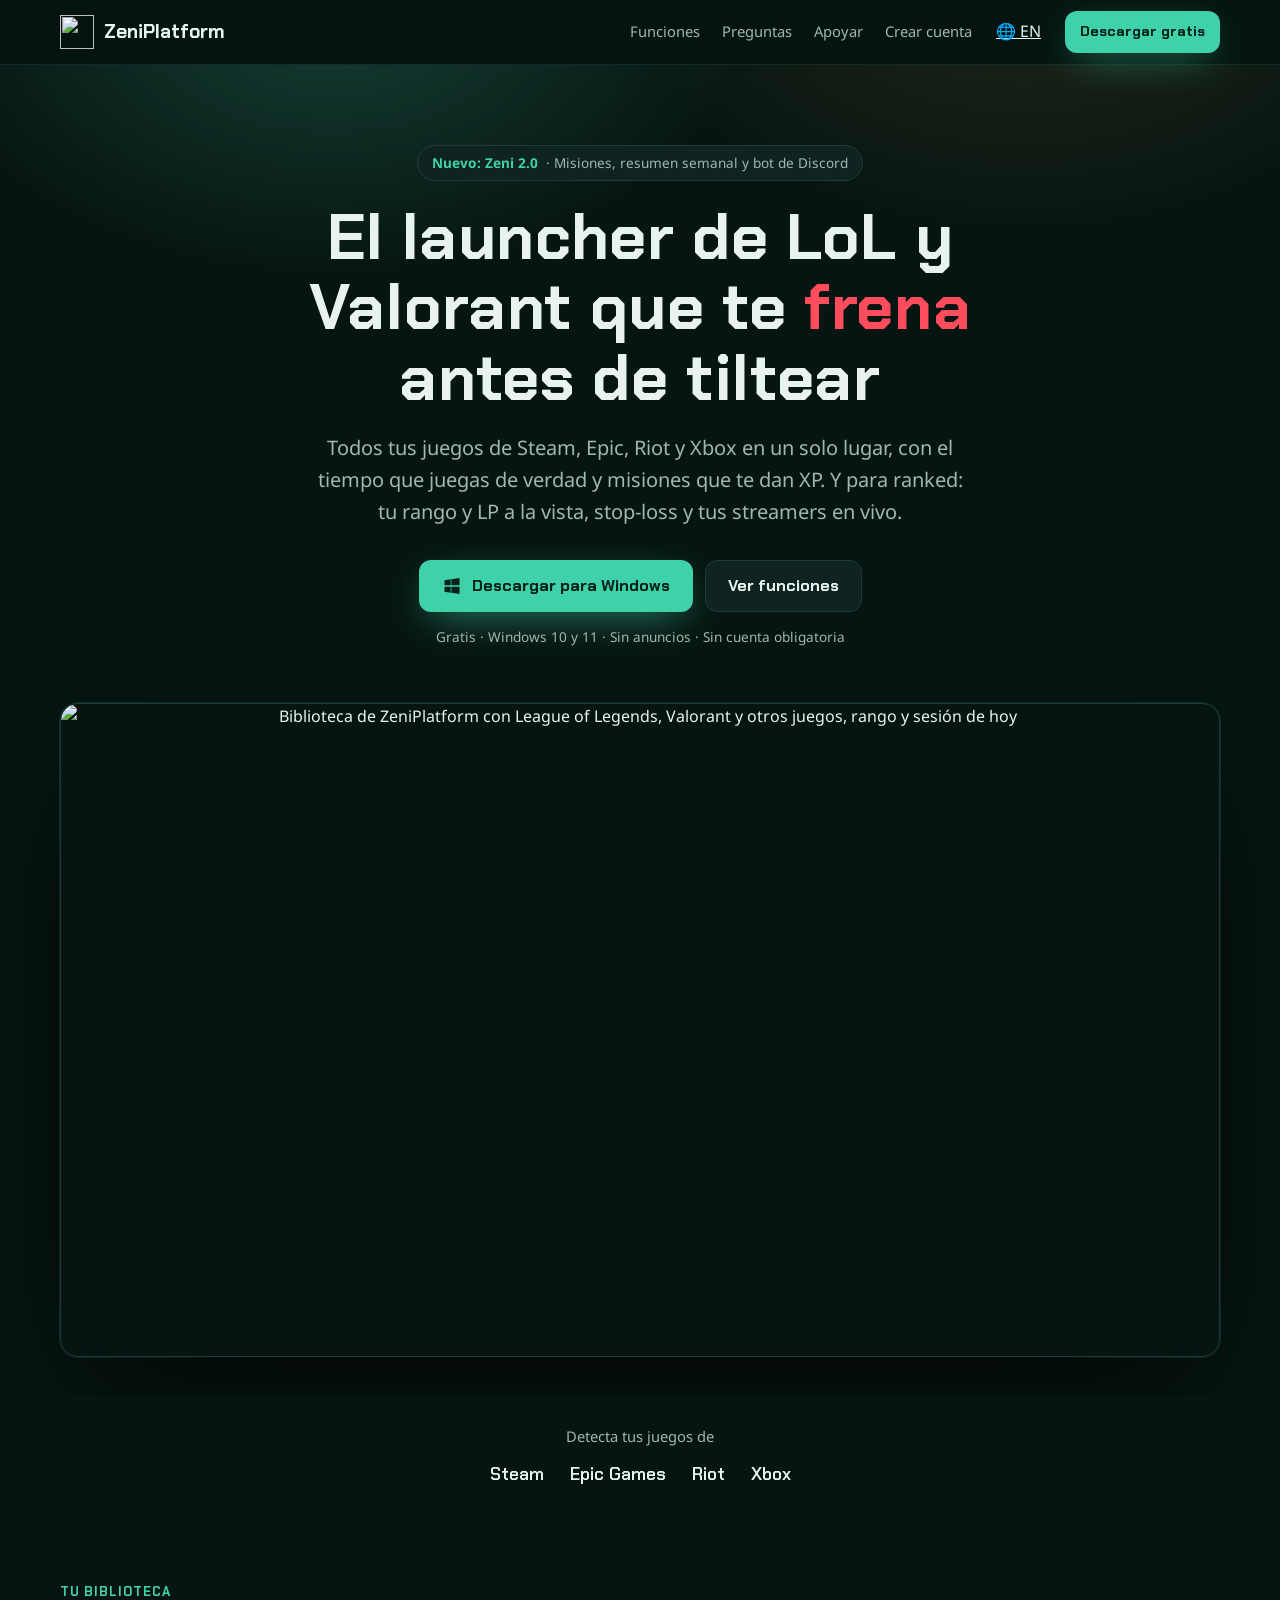
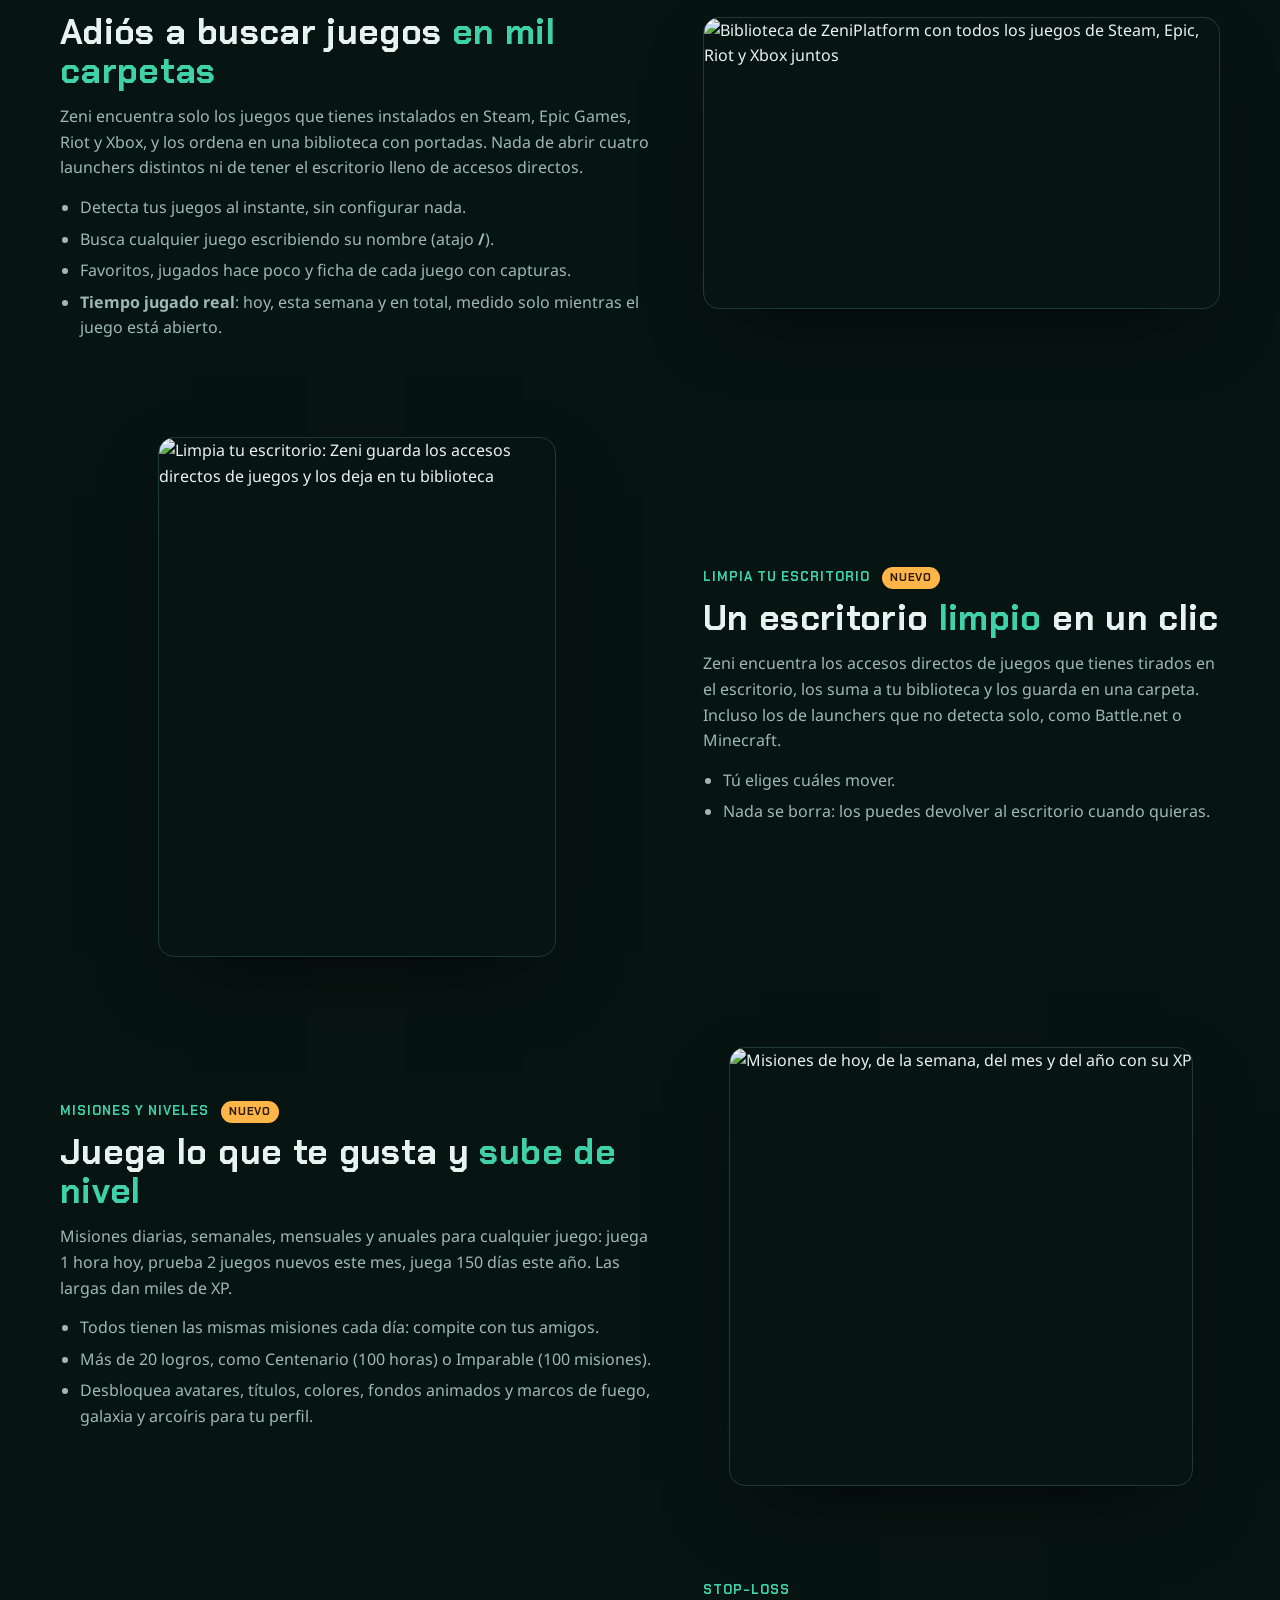
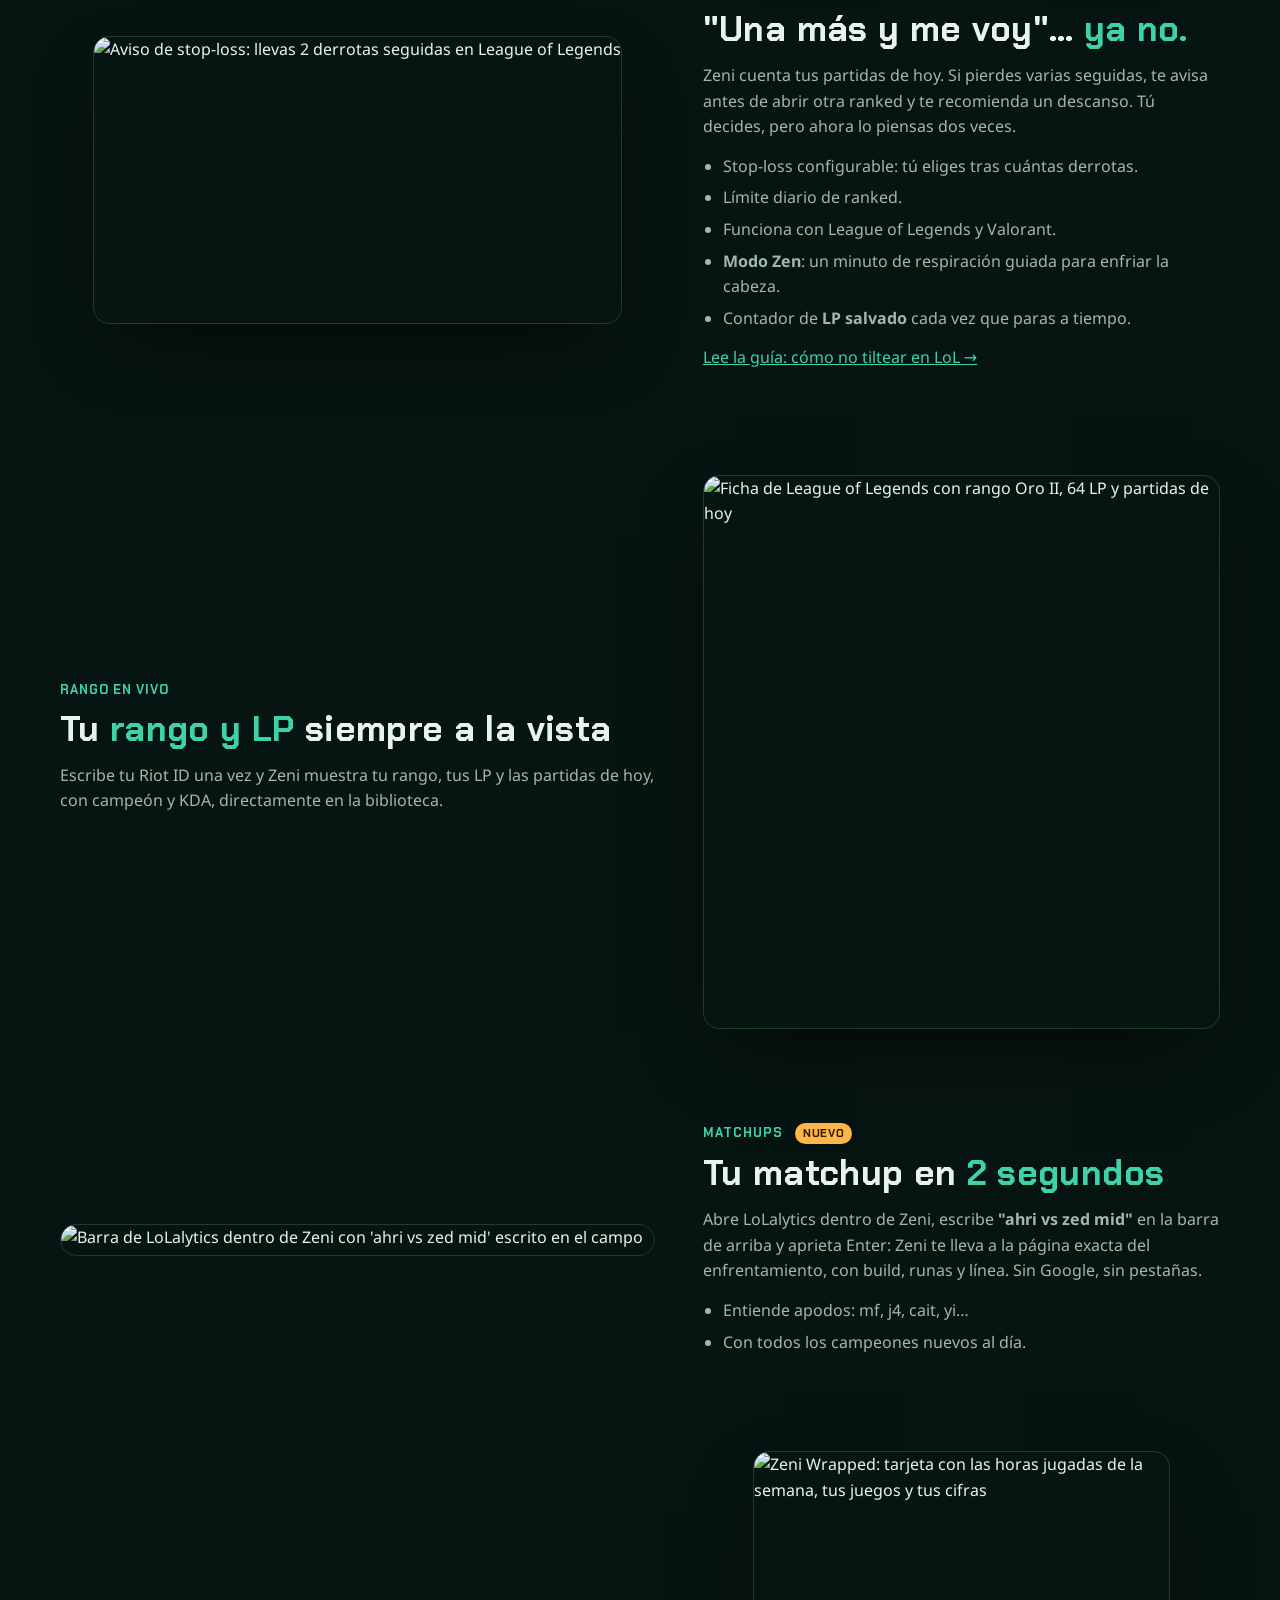
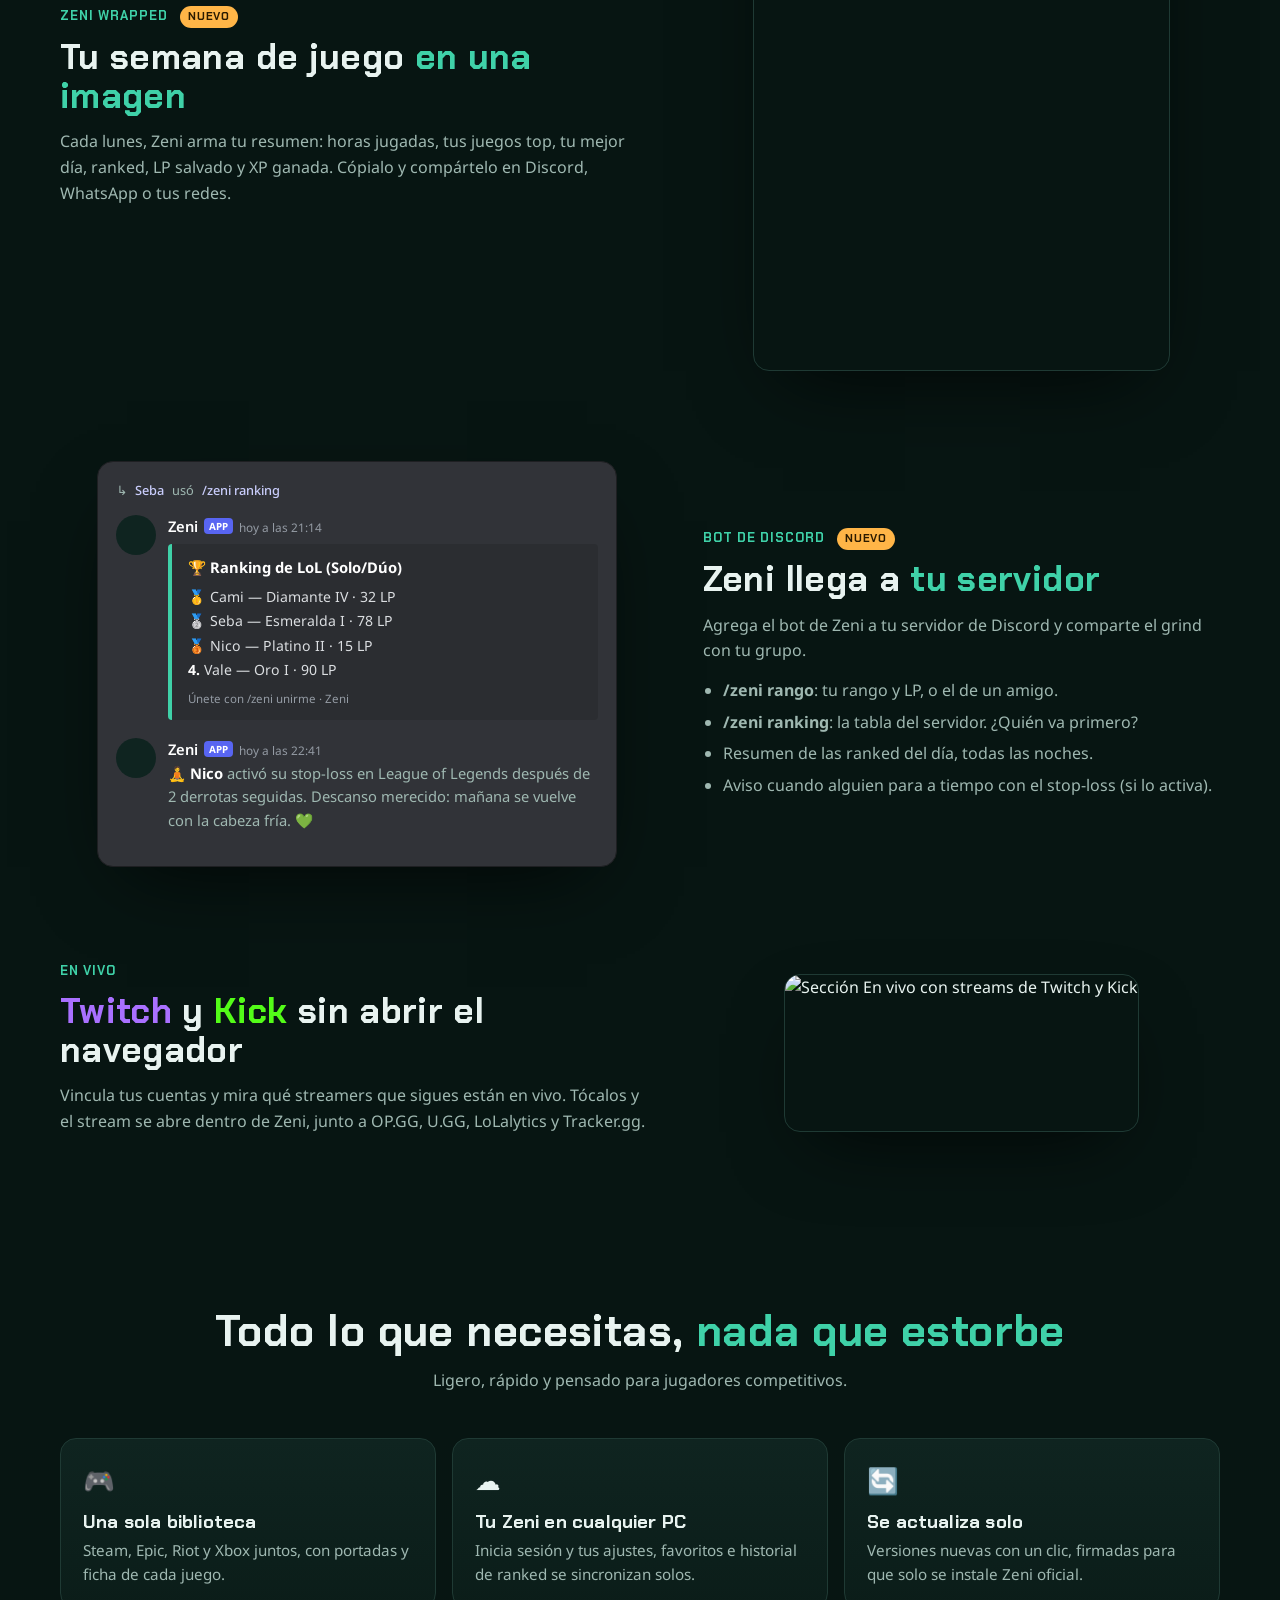
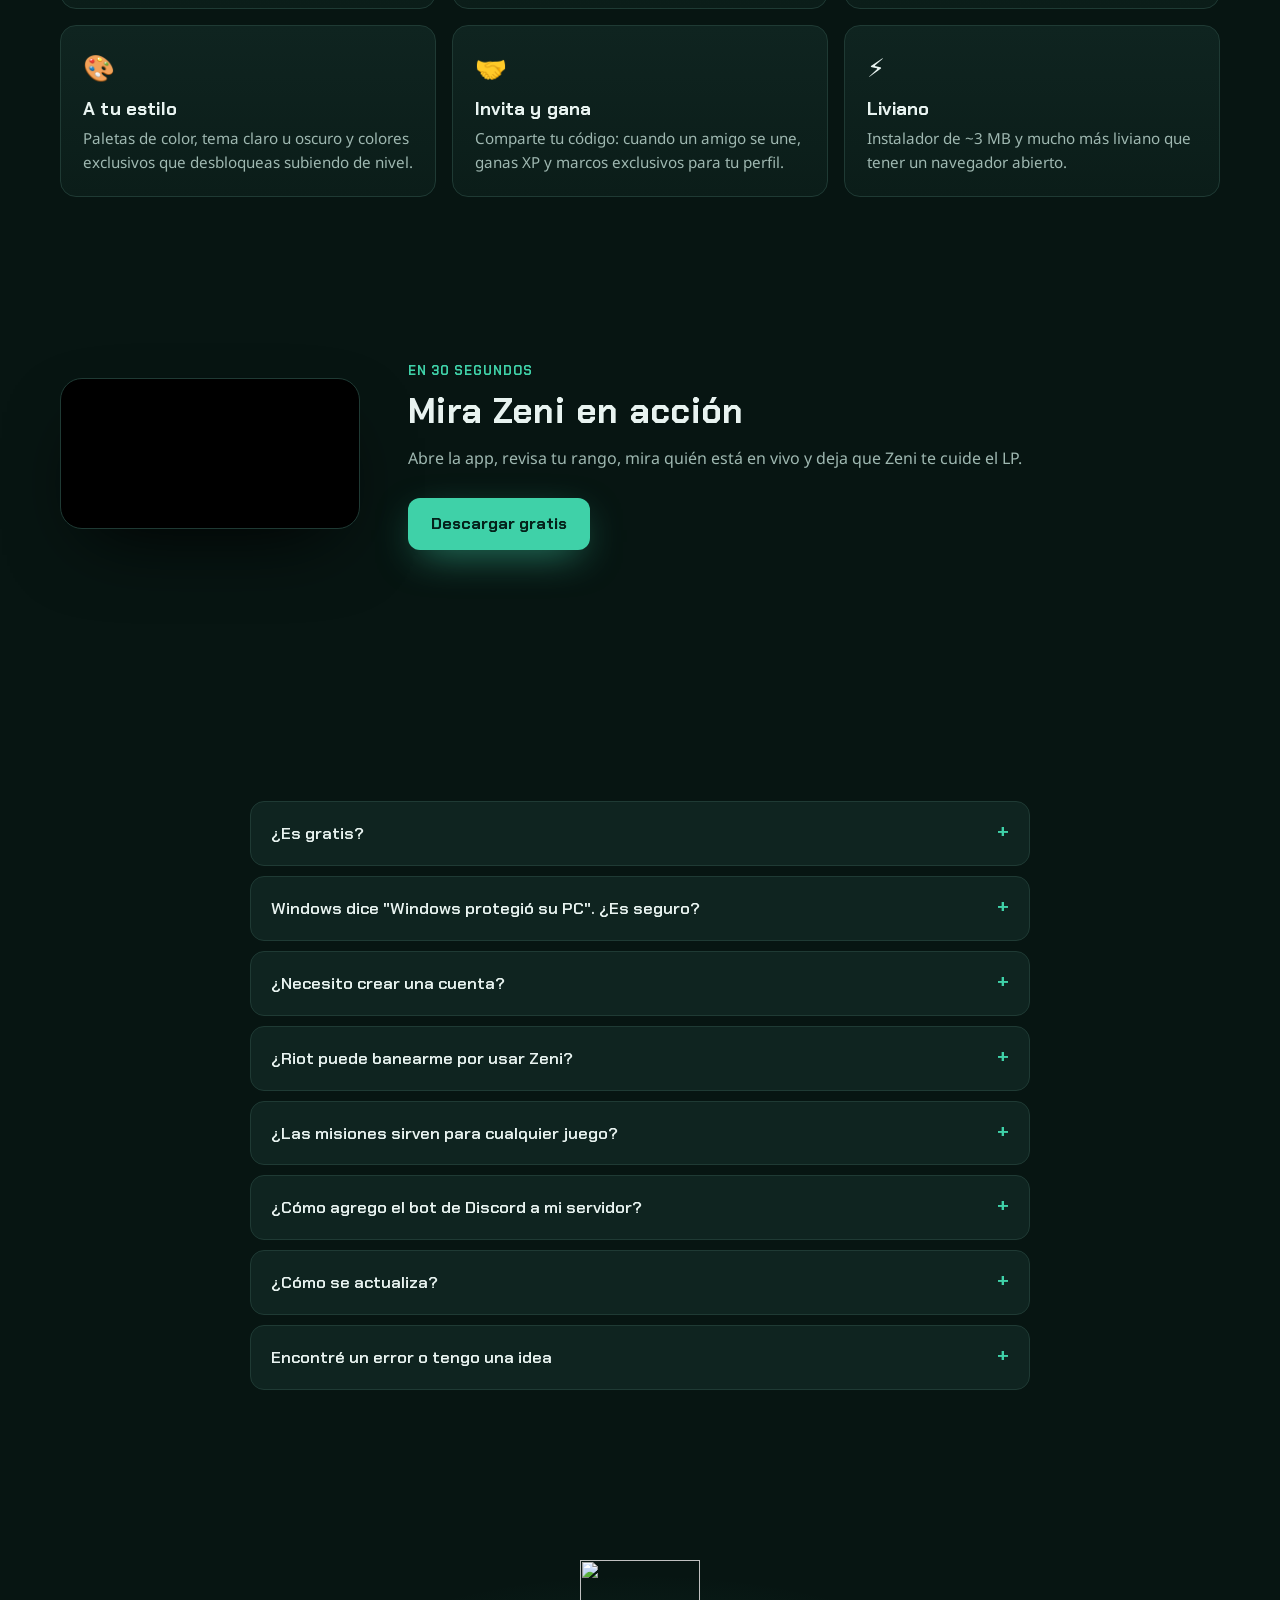
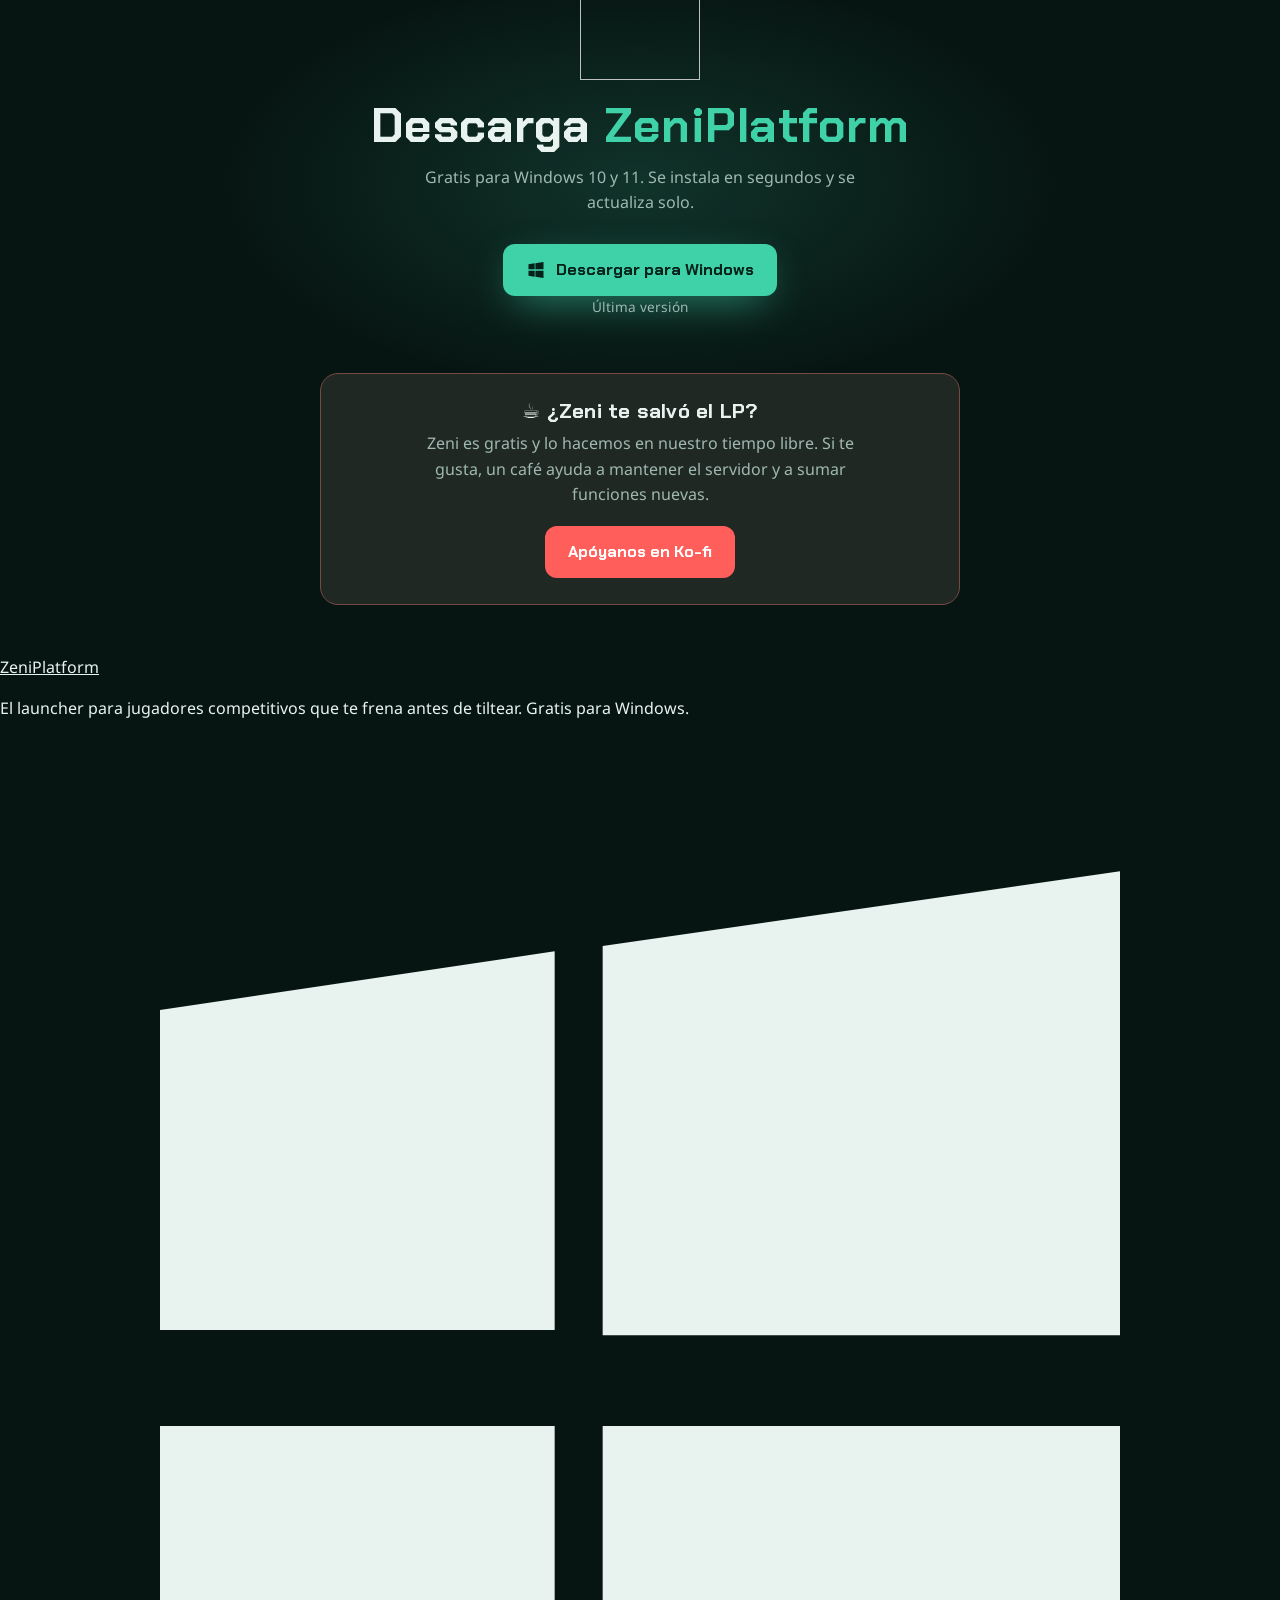
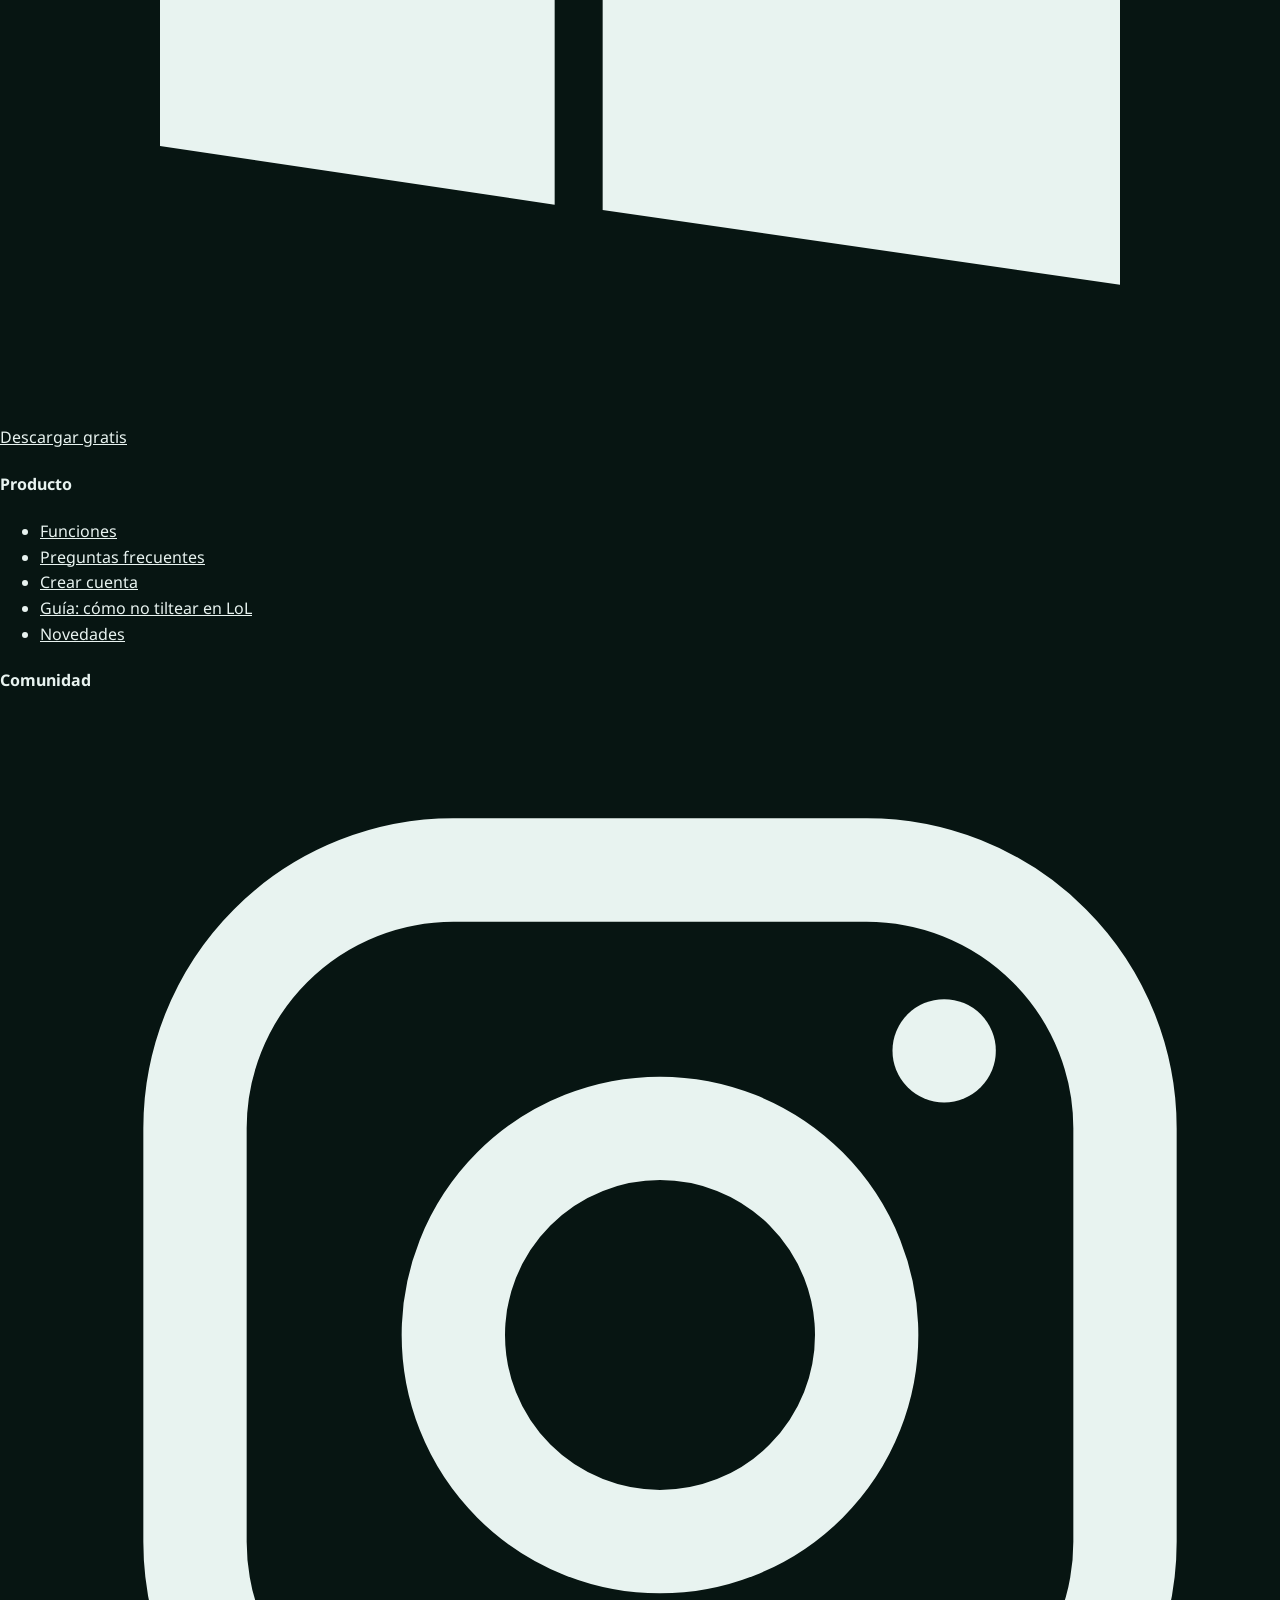
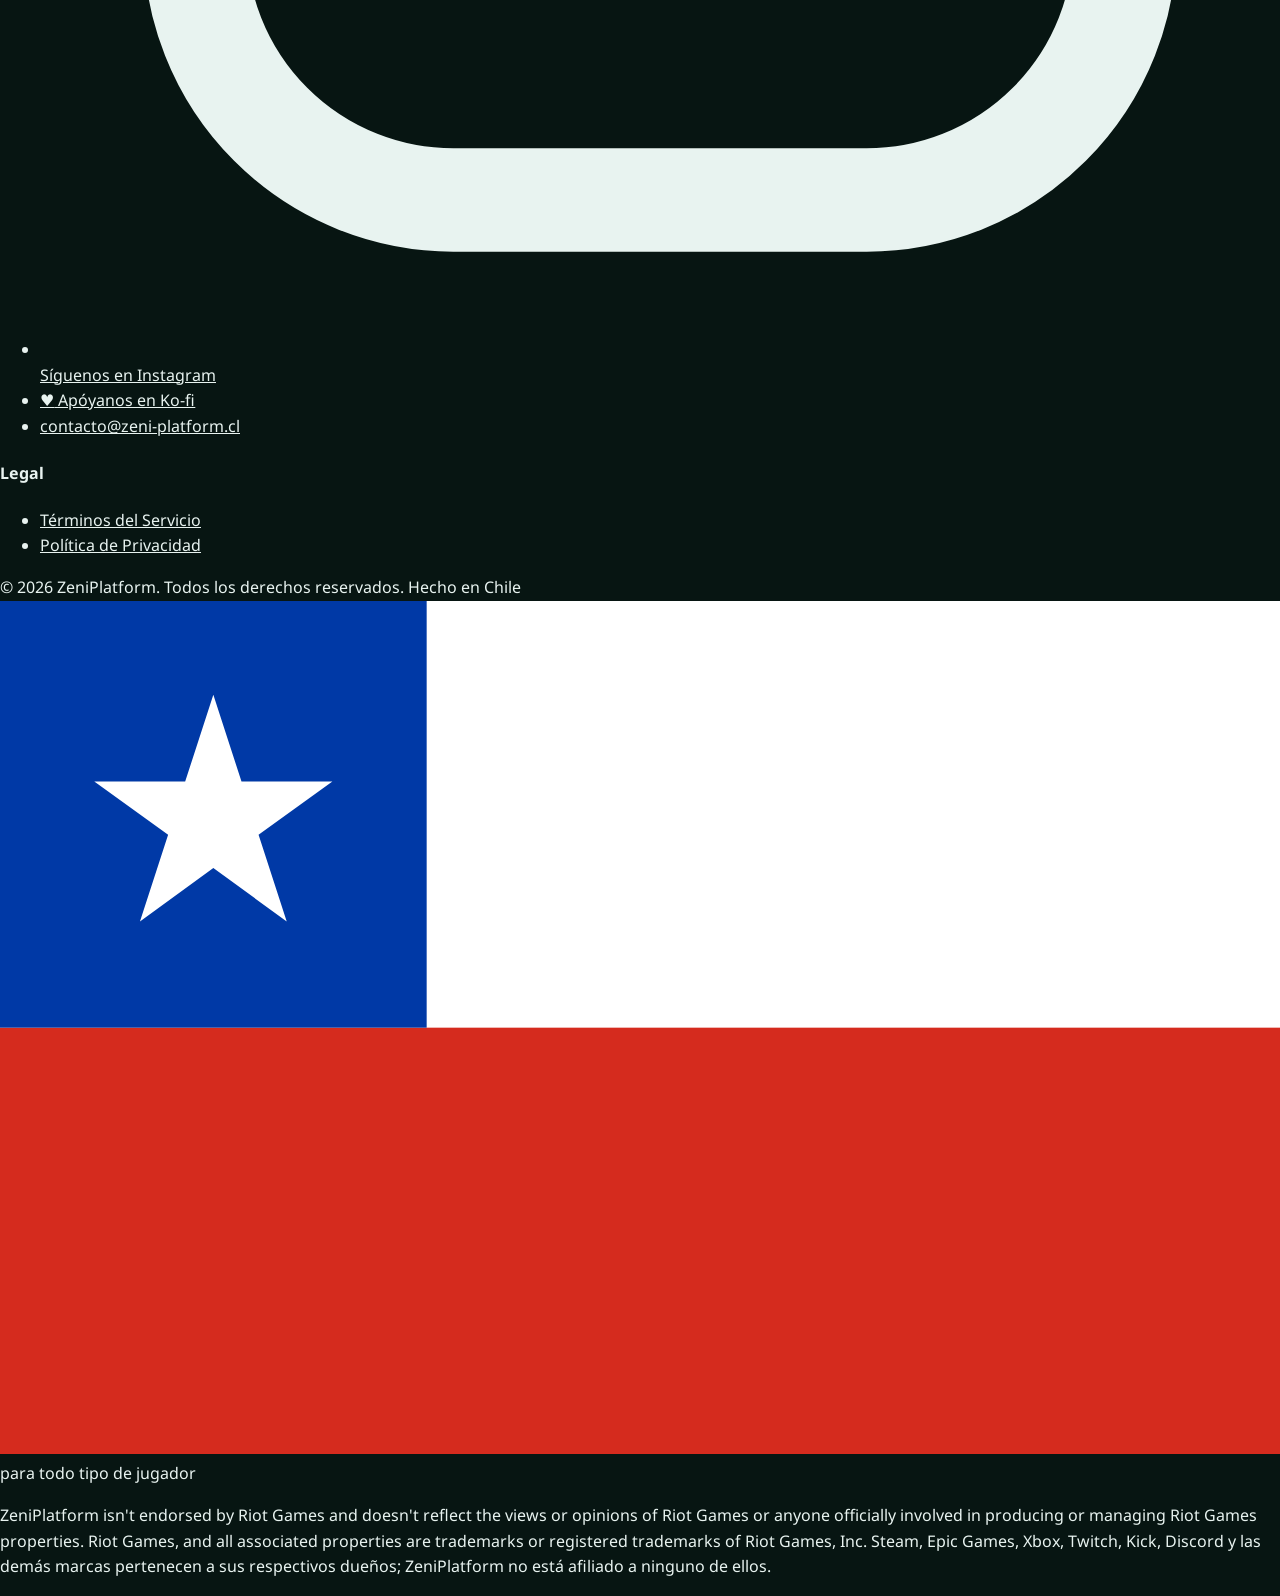
==== commit 7a1698fd: "Add English version of the website with a language switch Generate /en/ pages from the Spanish ones " ====
--- a/public/index.html
+++ b/public/index.html
@@ -10,6 +10,9 @@
   <link rel="icon" href="/favicon-48.png" type="image/png" sizes="48x48">
   <link rel="apple-touch-icon" href="/apple-touch-icon.png">
   <link rel="canonical" href="https://www.zeni-platform.cl/">
+  <link rel="alternate" hreflang="es" href="https://www.zeni-platform.cl/">
+  <link rel="alternate" hreflang="en" href="https://www.zeni-platform.cl/en/">
+  <link rel="alternate" hreflang="x-default" href="https://www.zeni-platform.cl/">
   <meta property="og:url" content="https://www.zeni-platform.cl/">
   <meta property="og:type" content="website">
   <meta property="og:site_name" content="ZeniPlatform">
@@ -174,6 +177,7 @@
         <a href="#apoyar">Apoyar</a>
         <a href="/registro">Crear cuenta</a>
       </nav>
+      <a class="lang-switch" href="/en/" hreflang="en" lang="en" aria-label="Switch to English" title="Switch to English"><span aria-hidden="true">🌐</span> EN</a>
       <a class="btn btn-main btn-sm" href="#descargar">Descargar gratis</a>
     </div>
   </header>
@@ -450,7 +454,7 @@
       </div>
       <div class="f-bottom">
         <span>© 2026 ZeniPlatform. Todos los derechos reservados.</span>
-        <span class="made">Hecho en Chile <svg class="flag" viewBox="0 0 30 20" aria-label="Chile" role="img"><rect width="30" height="20" fill="#d52b1e"/><rect width="30" height="10" fill="#fff"/><rect width="10" height="10" fill="#0039a6"/><path fill="#fff" d="M5 2.2l.66 2.03h2.13l-1.73 1.25.66 2.03L5 6.26 3.28 7.51l.66-2.03-1.73-1.25h2.13z"/></svg> para jugadores de LoL y Valorant</span>
+        <span class="made">Hecho en Chile <svg class="flag" viewBox="0 0 30 20" aria-label="Chile" role="img"><rect width="30" height="20" fill="#d52b1e"/><rect width="30" height="10" fill="#fff"/><rect width="10" height="10" fill="#0039a6"/><path fill="#fff" d="M5 2.2l.66 2.03h2.13l-1.73 1.25.66 2.03L5 6.26 3.28 7.51l.66-2.03-1.73-1.25h2.13z"/></svg> para todo tipo de jugador</span>
       </div>
       <p class="f-legal">ZeniPlatform isn't endorsed by Riot Games and doesn't reflect the views or opinions of Riot Games or anyone officially involved in producing or managing Riot Games properties. Riot Games, and all associated properties are trademarks or registered trademarks of Riot Games, Inc. Steam, Epic Games, Xbox, Twitch, Kick, Discord y las demás marcas pertenecen a sus respectivos dueños; ZeniPlatform no está afiliado a ninguno de ellos.</p>
     </div>
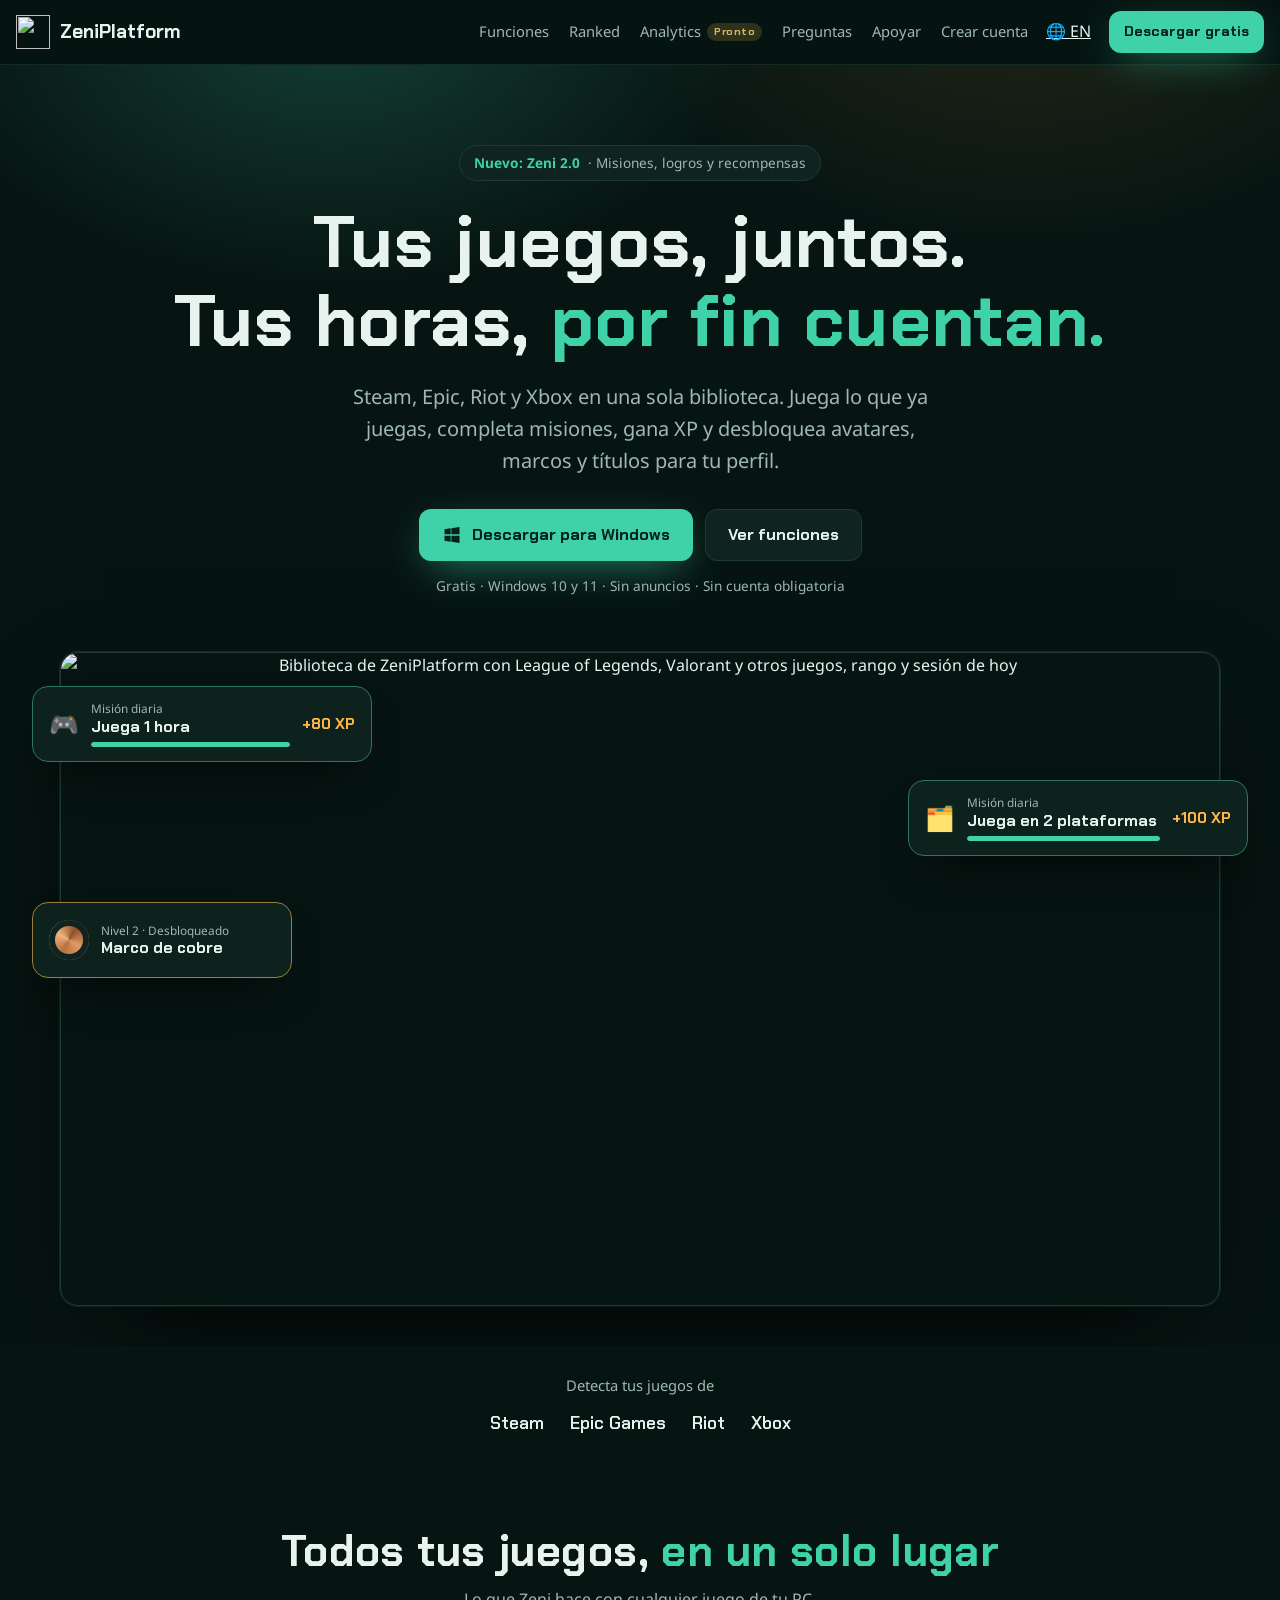
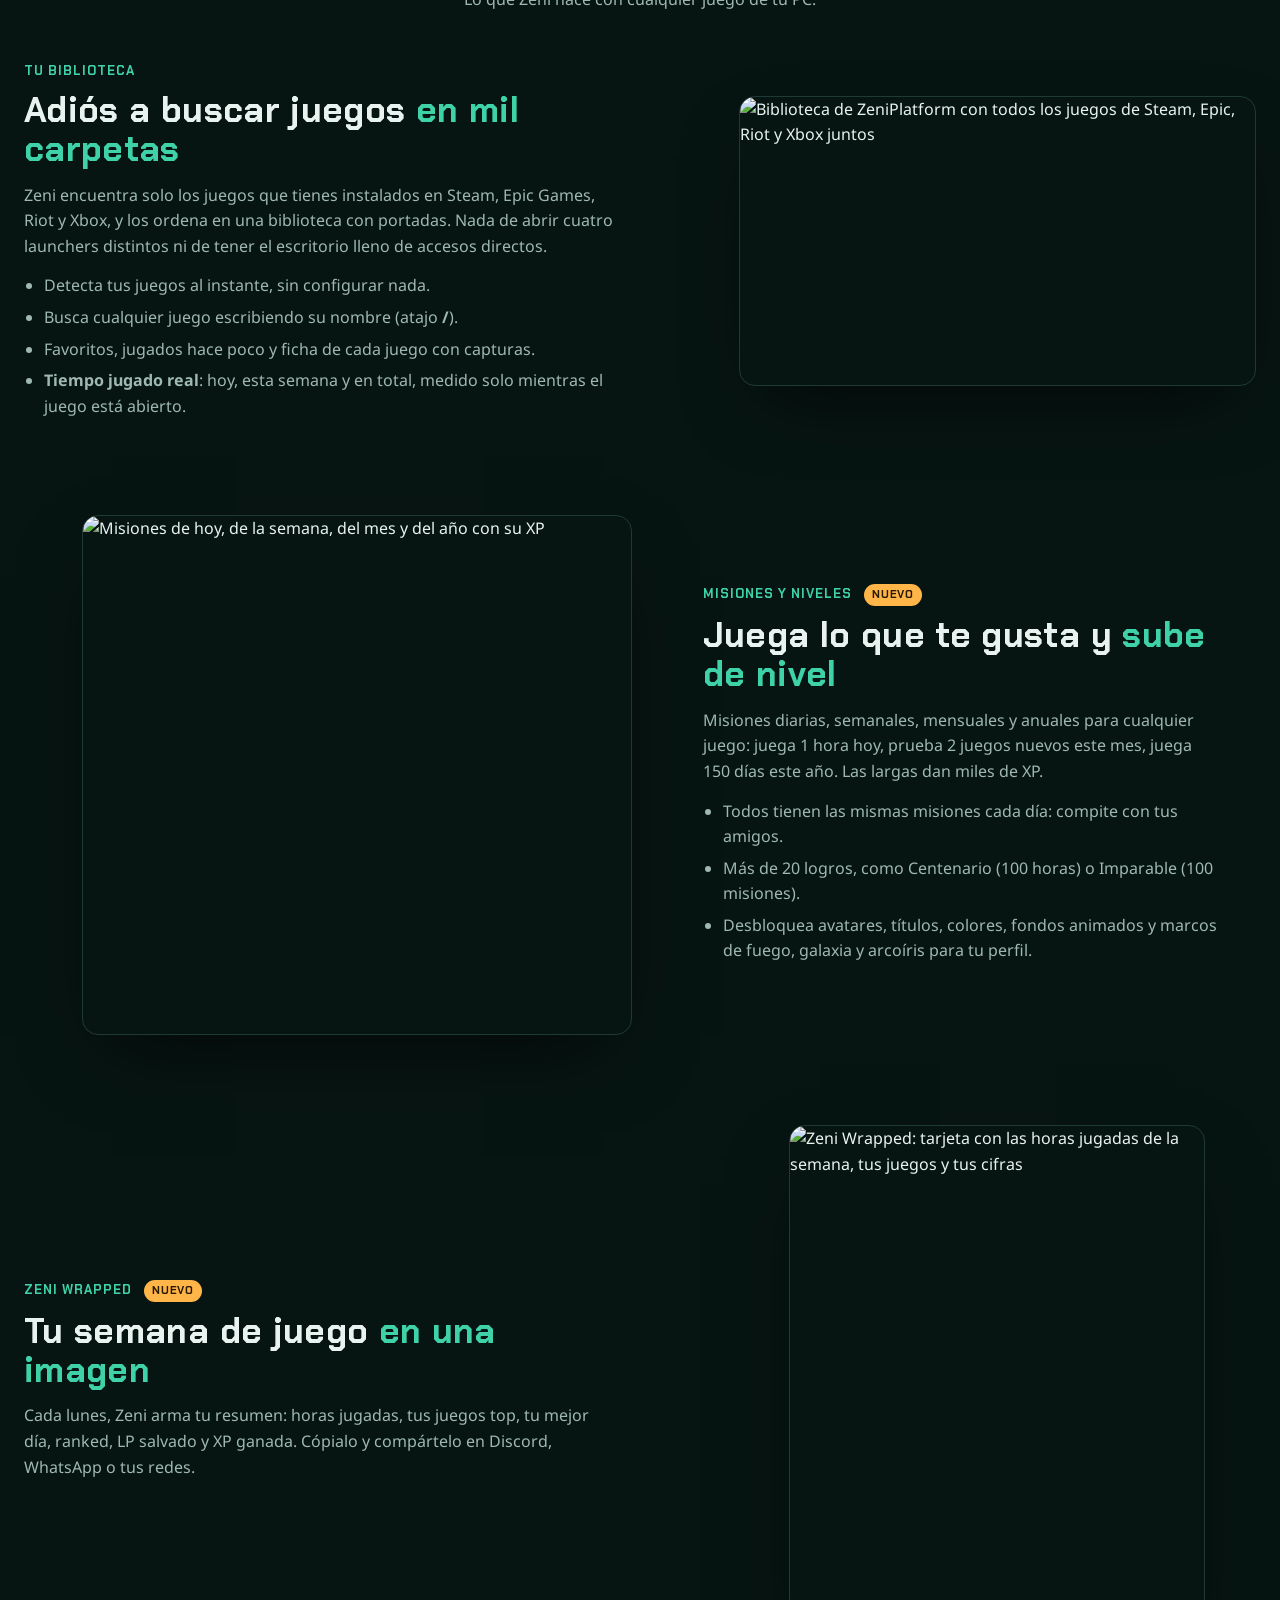
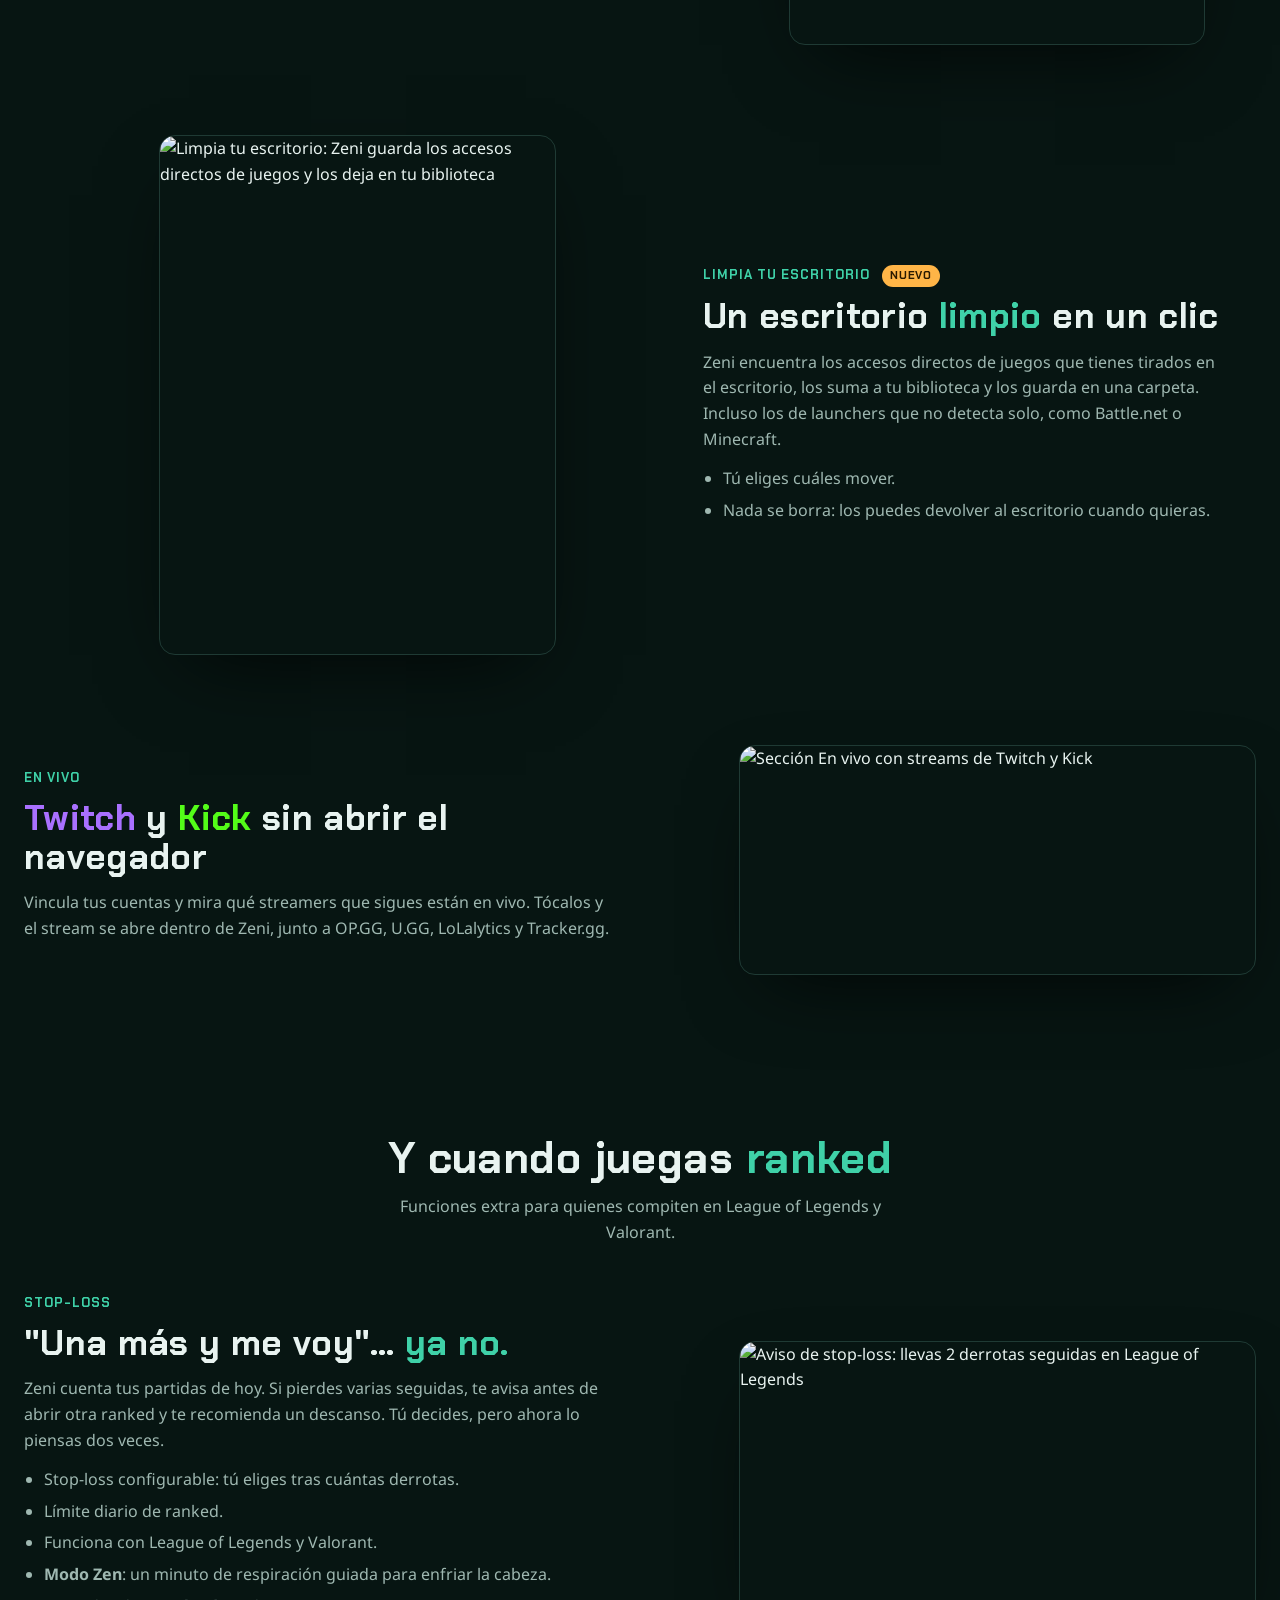
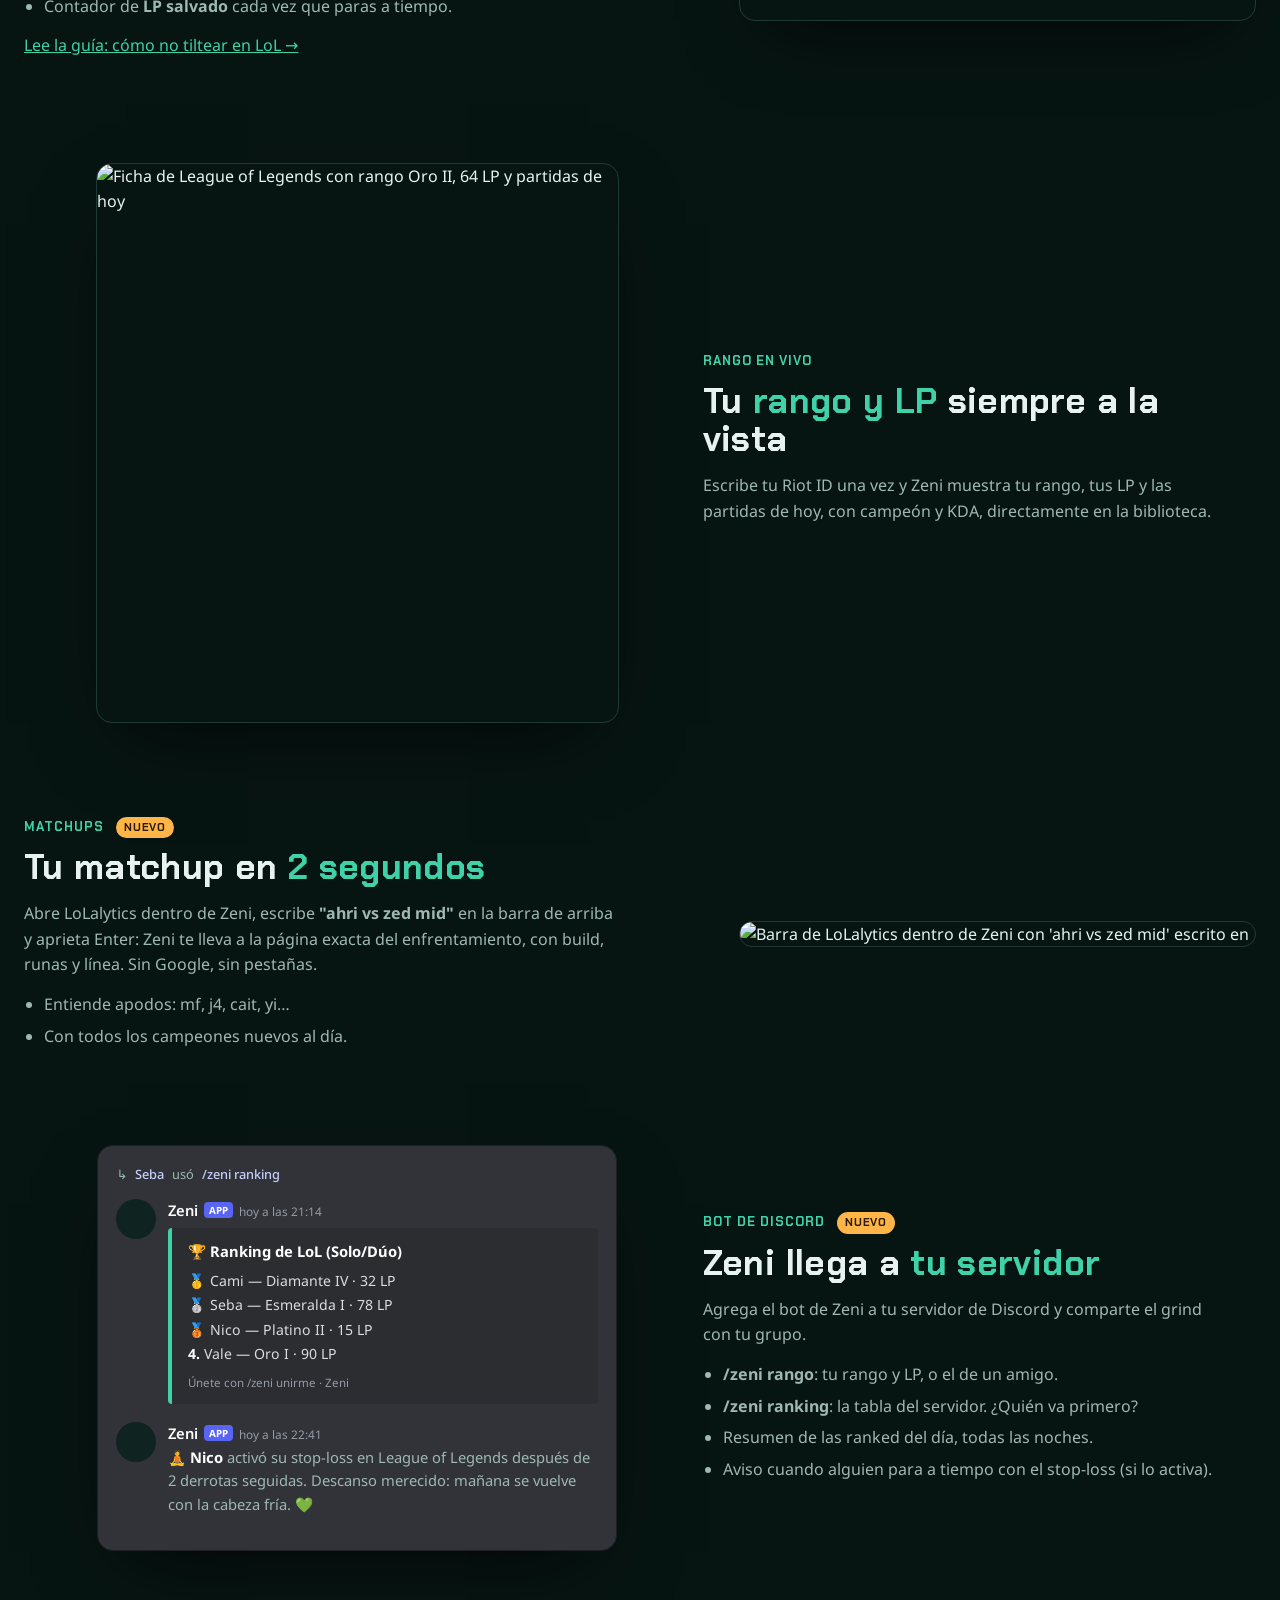
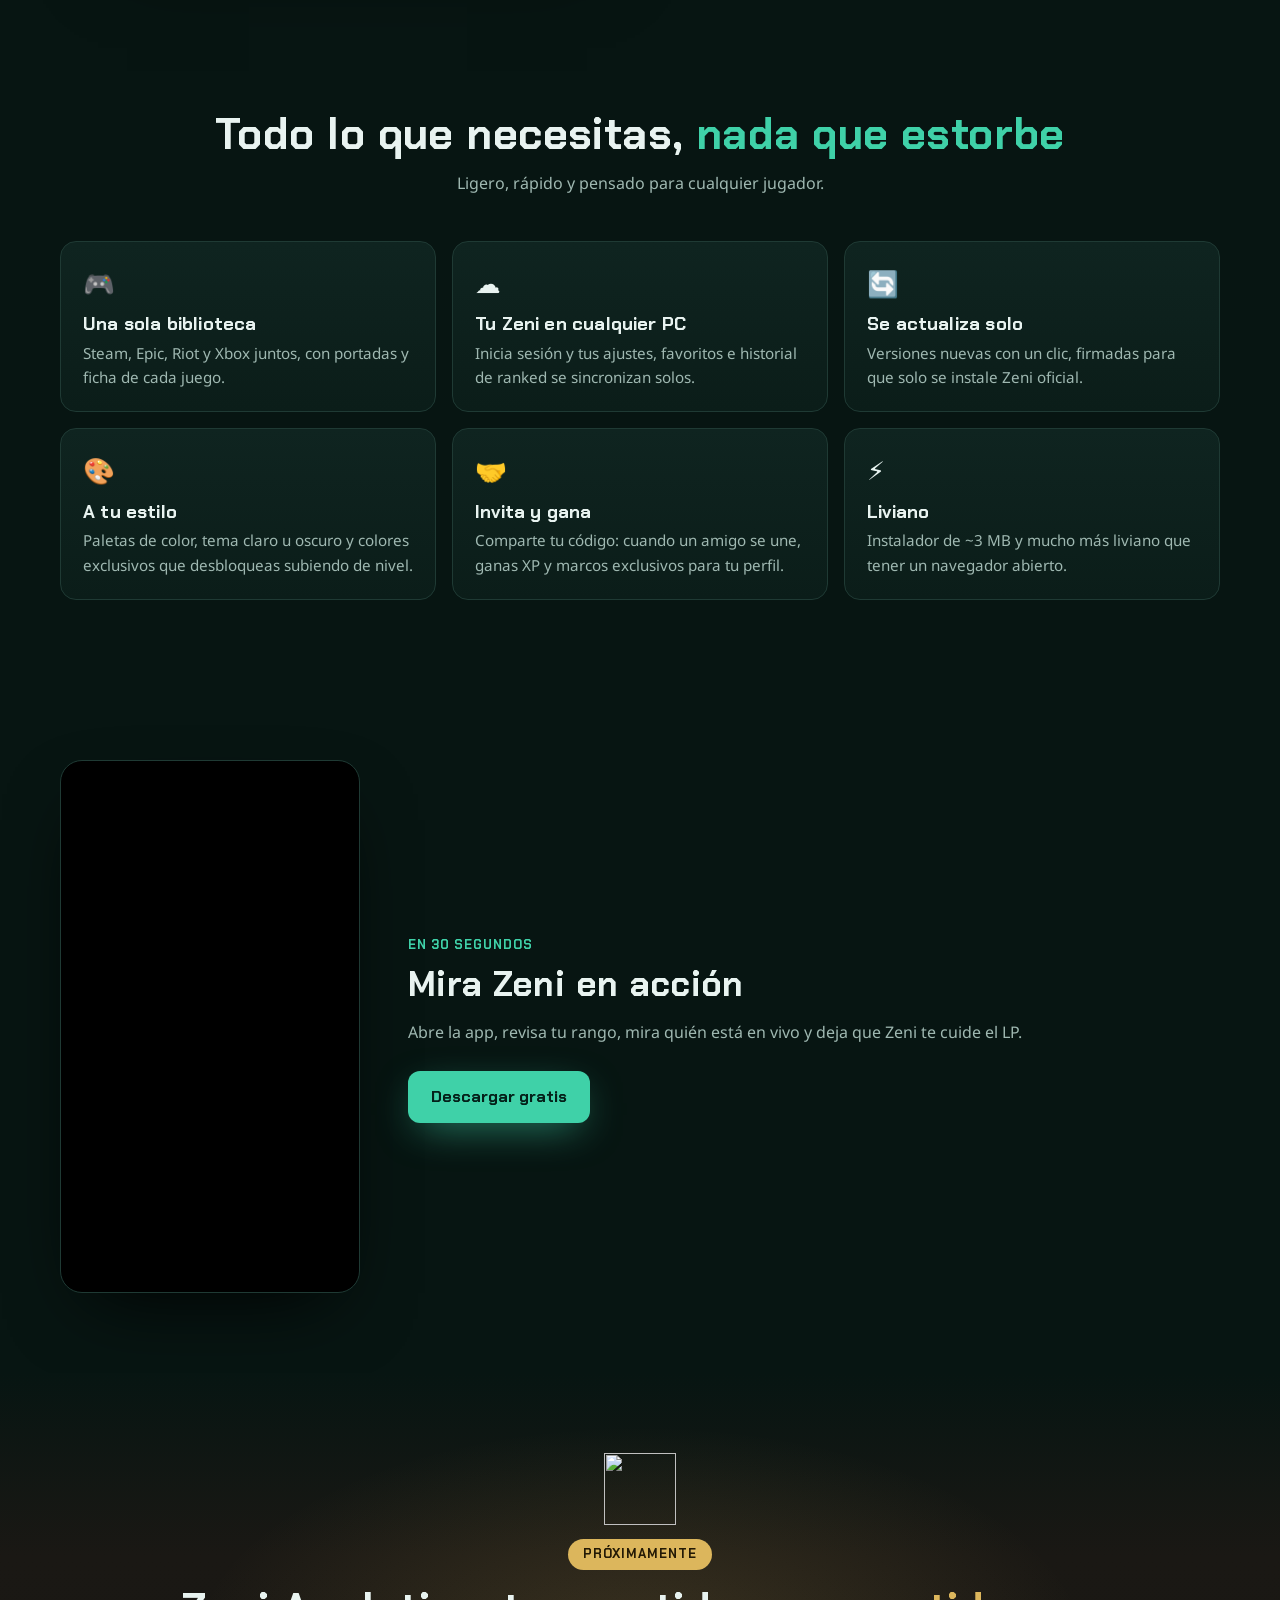
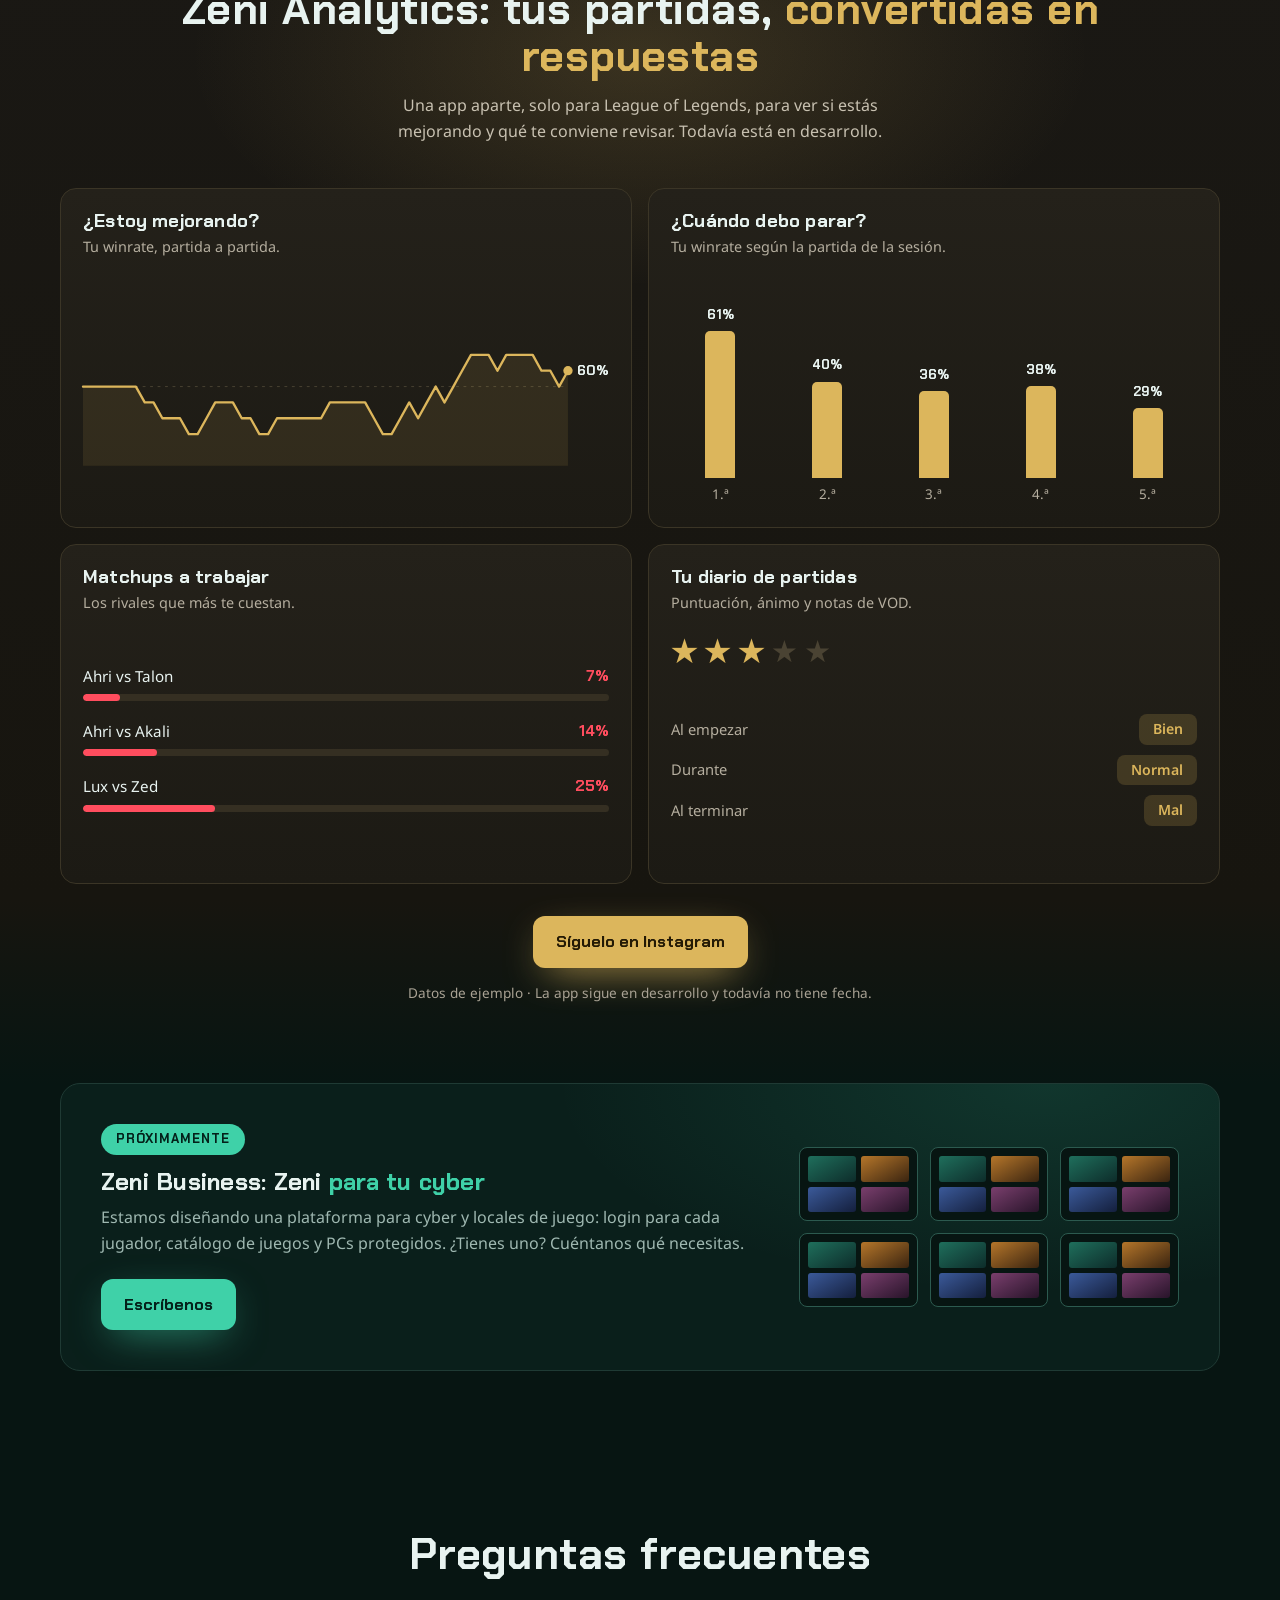
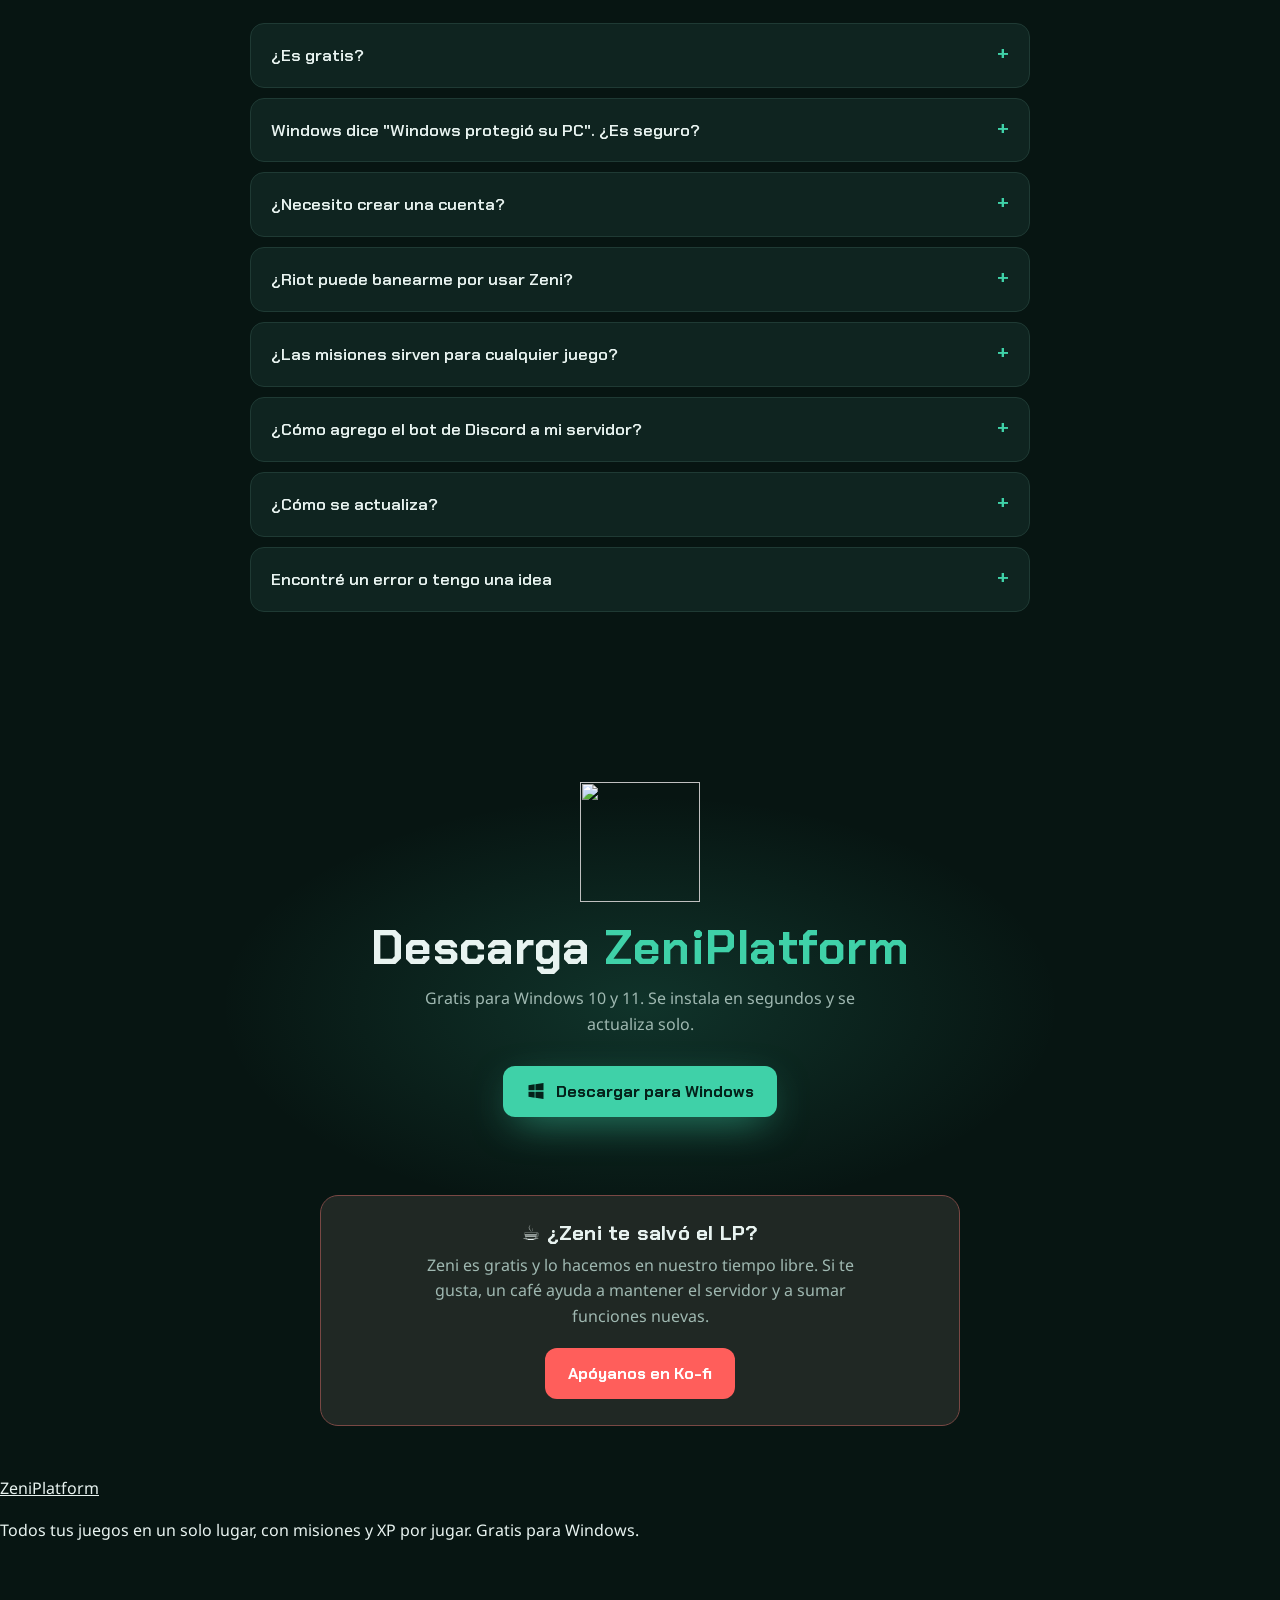
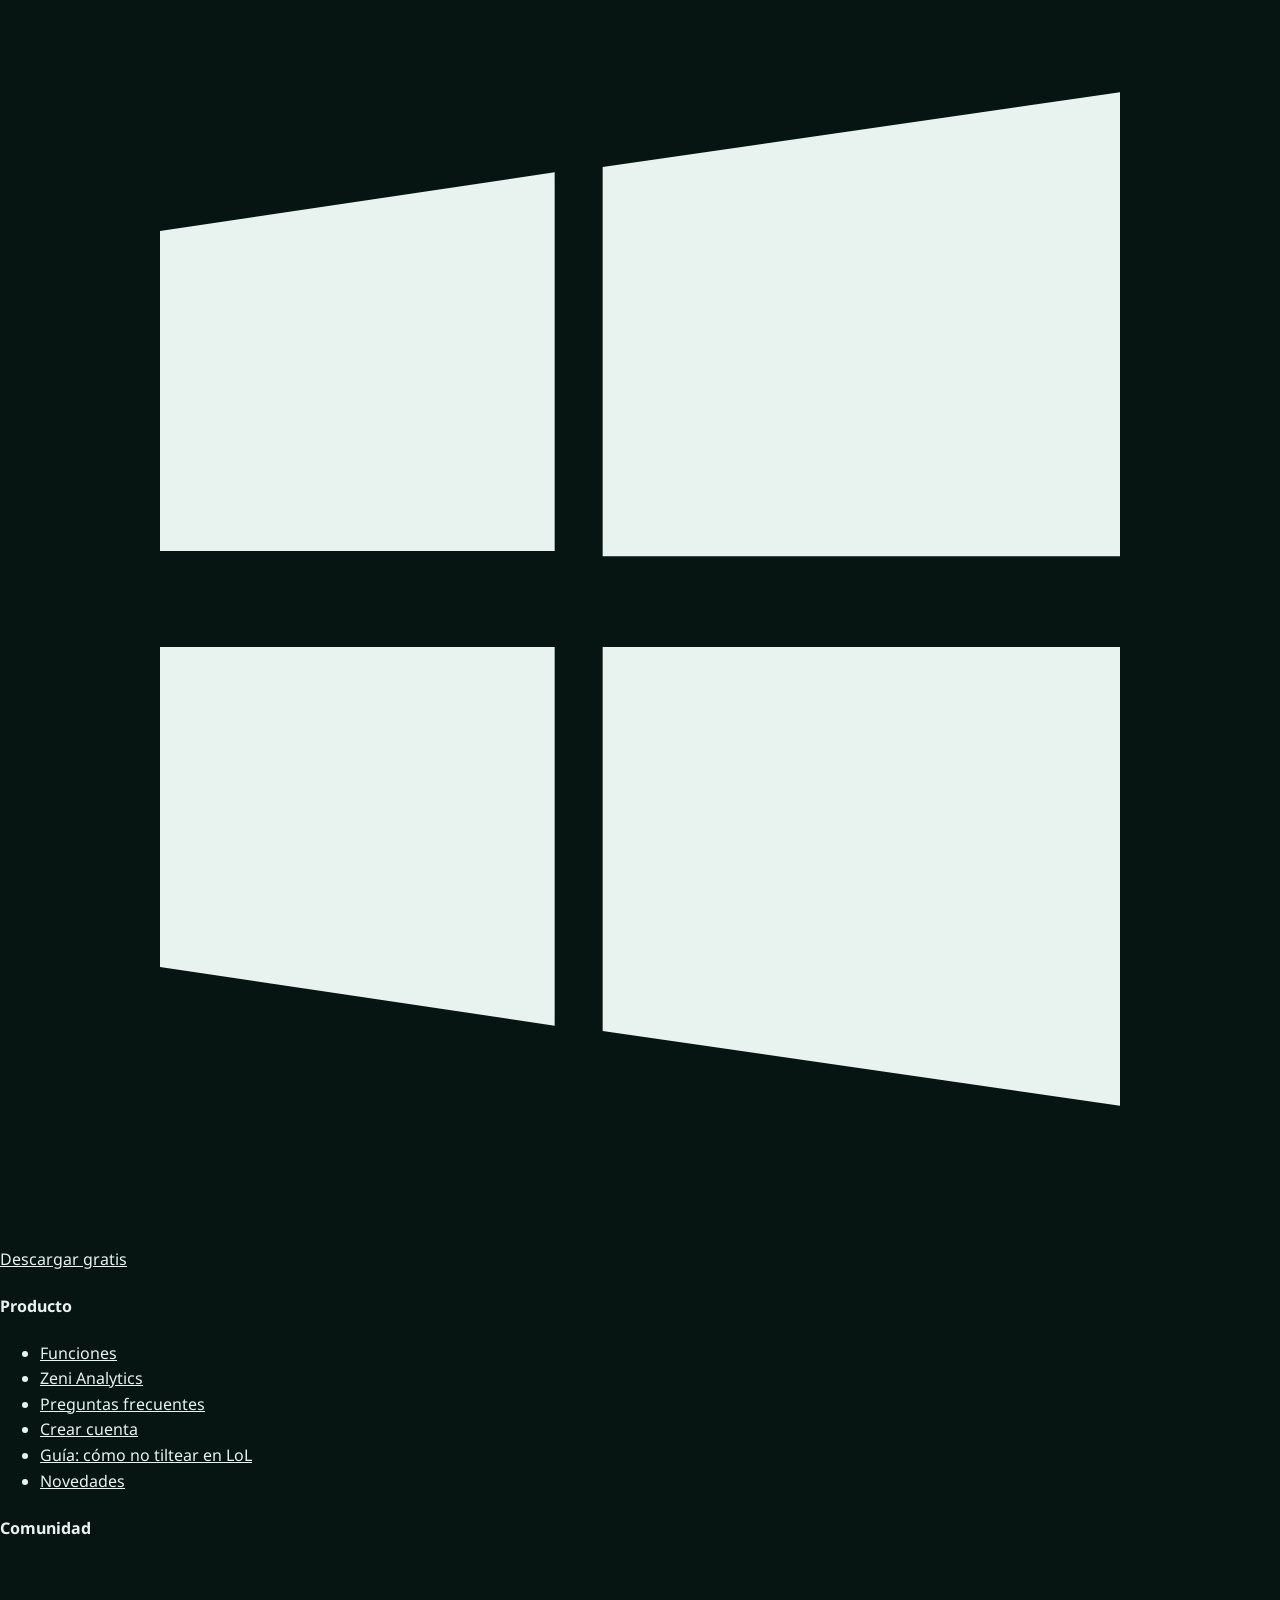
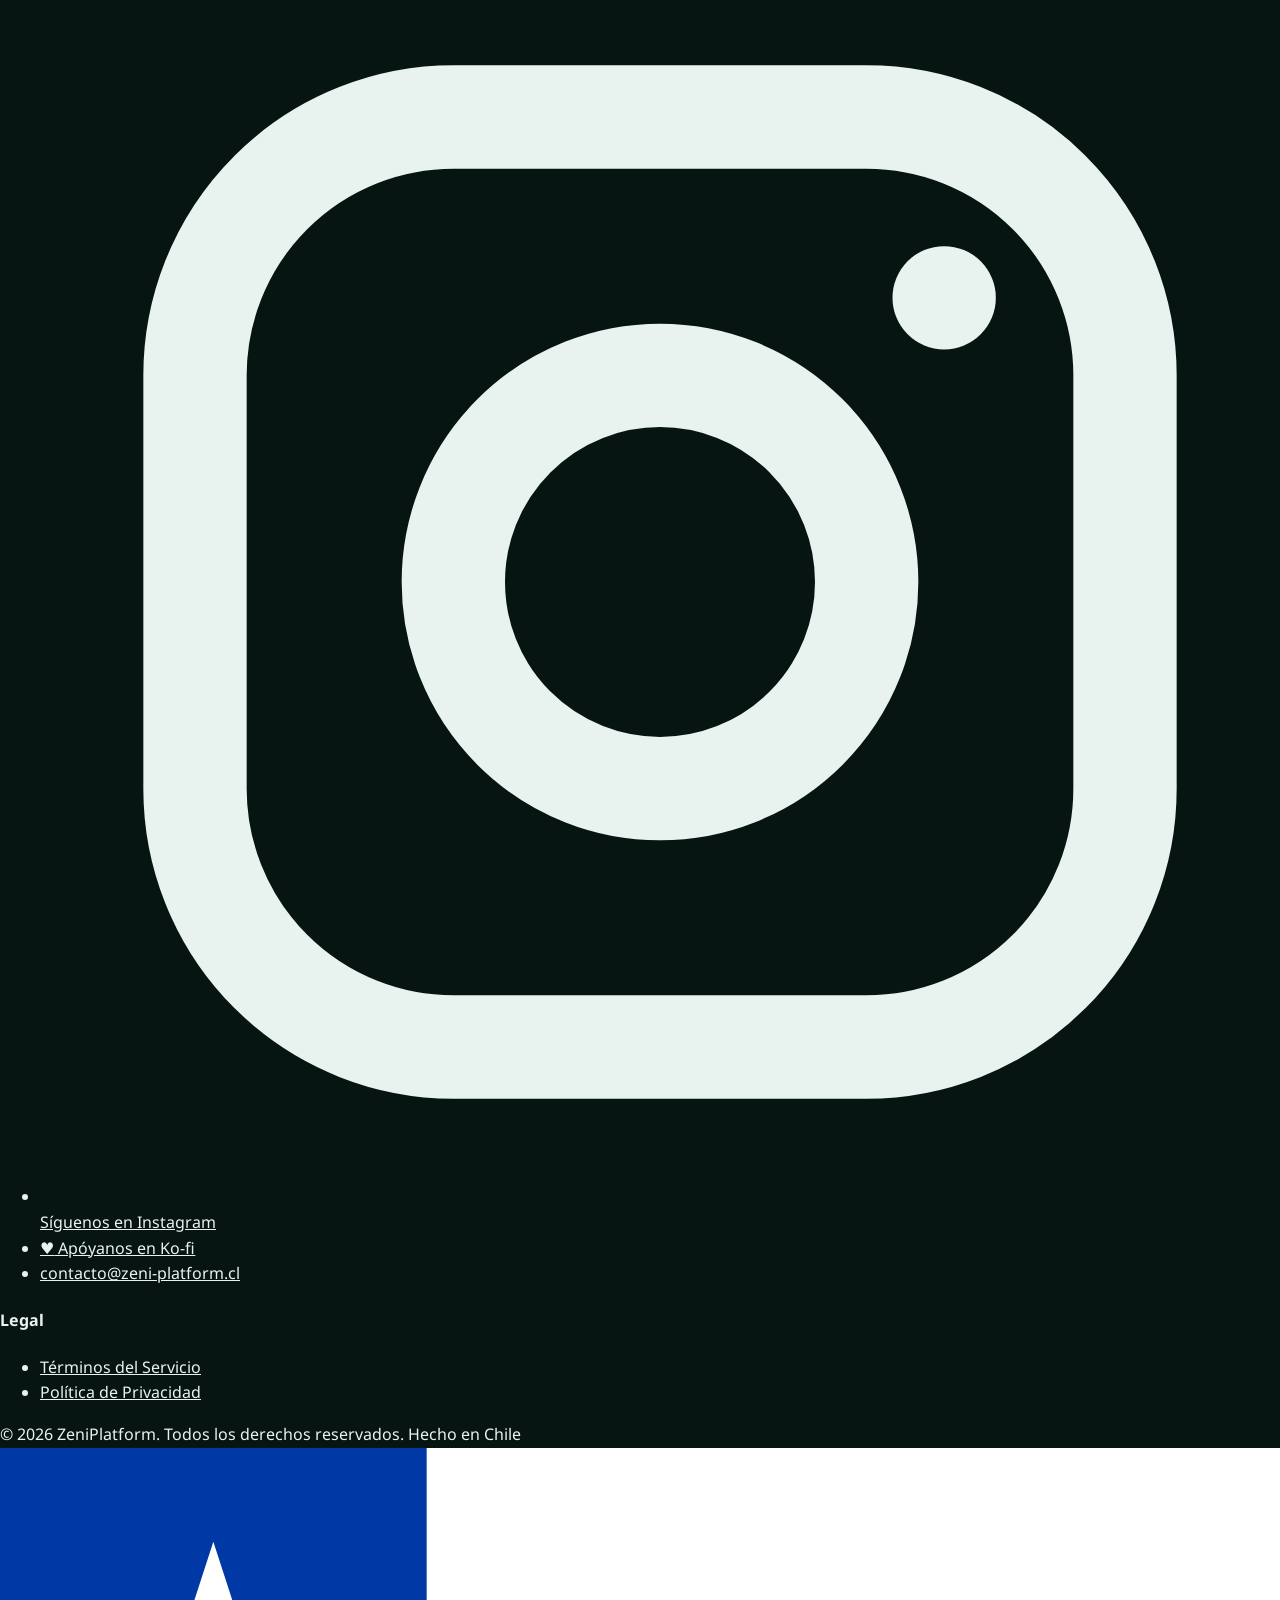
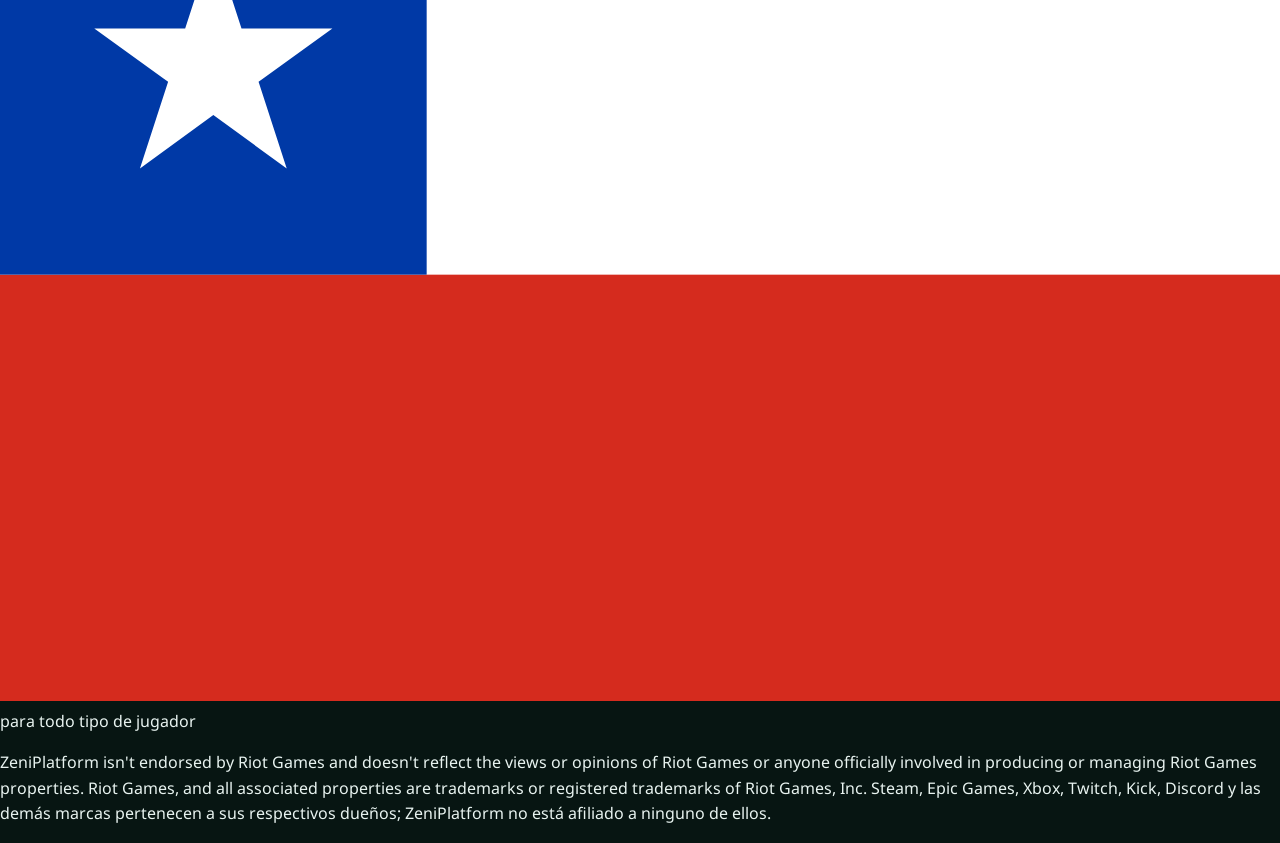
==== commit ea8ecab8: "Rework landing: new hero, Analytics and Business teasers, animations Reorder sections and navbar, fo" ====
--- a/public/index.html
+++ b/public/index.html
@@ -3,8 +3,8 @@
 <head>
   <meta charset="utf-8">
   <meta name="viewport" content="width=device-width, initial-scale=1">
-  <title>Launcher gratis para LoL y Valorant con stop-loss | ZeniPlatform</title>
-  <meta name="description" content="Launcher gratis para Windows: todos tus juegos de Steam, Epic, Riot y Xbox en una biblioteca, tiempo jugado real, misiones con XP y resumen semanal. Para ranked: rango y LP de LoL, stop-loss contra el tilt y bot de Discord.">
+  <title>Launcher gratis para Steam, Epic, Riot y Xbox con misiones y XP | ZeniPlatform</title>
+  <meta name="description" content="Launcher gratis para Windows: todos tus juegos de Steam, Epic, Riot y Xbox en una biblioteca, tiempo jugado real, misiones con XP, recompensas y resumen semanal. Para ranked: rango y LP de LoL y stop-loss contra el tilt.">
   <meta name="theme-color" content="#071512">
   <link rel="icon" href="/favicon.svg" type="image/svg+xml">
   <link rel="icon" href="/favicon-48.png" type="image/png" sizes="48x48">
@@ -17,12 +17,12 @@
   <meta property="og:type" content="website">
   <meta property="og:site_name" content="ZeniPlatform">
   <meta property="og:locale" content="es_CL">
-  <meta property="og:title" content="ZeniPlatform · El launcher que te frena antes de tiltear">
-  <meta property="og:description" content="Gratis para Windows. Tu biblioteca de juegos con tiempo jugado, misiones y resumen semanal. Rango y LP en vivo, stop-loss y bot de Discord.">
+  <meta property="og:title" content="ZeniPlatform · Tus juegos, juntos. Tus horas, por fin cuentan.">
+  <meta property="og:description" content="Gratis para Windows. Tu biblioteca de juegos con tiempo jugado, misiones con XP, recompensas y resumen semanal.">
   <meta property="og:image" content="https://www.zeni-platform.cl/img/og.png">
   <meta name="twitter:card" content="summary_large_image">
-  <meta name="twitter:title" content="ZeniPlatform · El launcher que te frena antes de tiltear">
-  <meta name="twitter:description" content="Gratis para Windows. Tu biblioteca de juegos con tiempo jugado, misiones y resumen semanal. Rango y LP en vivo, stop-loss y bot de Discord.">
+  <meta name="twitter:title" content="ZeniPlatform · Tus juegos, juntos. Tus horas, por fin cuentan.">
+  <meta name="twitter:description" content="Gratis para Windows. Tu biblioteca de juegos con tiempo jugado, misiones con XP, recompensas y resumen semanal.">
   <meta name="twitter:image" content="https://www.zeni-platform.cl/img/og.png">
   <script type="application/ld+json">[{"@context":"https://schema.org","@type":"SoftwareApplication","name":"ZeniPlatform","alternateName":"Zeni","description":"Launcher gratuito para Windows que reúne tus juegos de Steam, Epic, Riot y Xbox, mide el tiempo jugado, da misiones diarias, semanales, mensuales y anuales con XP y arma un resumen semanal para compartir. Para ranked: rango y LP de League of Legends, stop-loss, Modo Zen, matchups de LoLalytics y un bot de Discord.","applicationCategory":"GameApplication","operatingSystem":"Windows 10, Windows 11","url":"https://www.zeni-platform.cl/","downloadUrl":"https://github.com/ZeniPlatform/Zeni-releases/releases/latest/download/ZeniPlatform-setup.exe","image":"https://www.zeni-platform.cl/img/og.png","screenshot":["https://www.zeni-platform.cl/img/s1-library.webp","https://www.zeni-platform.cl/img/s6-missions.webp","https://www.zeni-platform.cl/img/s7-wrapped.webp","https://www.zeni-platform.cl/img/s3-guard.webp","https://www.zeni-platform.cl/img/s5-live.webp"],"inLanguage":"es","offers":{"@type":"Offer","price":"0","priceCurrency":"USD"},"publisher":{"@type":"Organization","name":"ZeniPlatform","url":"https://www.zeni-platform.cl/","logo":"https://www.zeni-platform.cl/img/icon-192.png","sameAs":["https://www.instagram.com/zeni_platform/"]}},{"@context":"https://schema.org","@type":"FAQPage","mainEntity":[{"@type":"Question","name":"¿Es gratis?","acceptedAnswer":{"@type":"Answer","text":"Sí, y siempre lo será para jugadores. Sin anuncios y sin vender tus datos."}},{"@type":"Question","name":"Windows dice \"Windows protegió su PC\". ¿Es seguro?","acceptedAnswer":{"@type":"Answer","text":"Sí. Aparece porque Zeni es una app nueva y todavía no tiene un certificado de firma de Windows. Haz clic en Más información → Ejecutar de todas formas. Las actualizaciones sí van firmadas: Zeni solo instala versiones oficiales."}},{"@type":"Question","name":"¿Necesito crear una cuenta?","acceptedAnswer":{"@type":"Answer","text":"No. La biblioteca, el stop-loss y el límite de ranked funcionan sin cuenta. La cuenta de Zeni es opcional y sirve para ver tu rango de LoL, sincronizar entre PCs y vincular Twitch y Kick."}},{"@type":"Question","name":"¿Riot puede banearme por usar Zeni?","acceptedAnswer":{"@type":"Answer","text":"No. Zeni no toca los archivos del juego ni se mete en las partidas: solo abre el juego y consulta tu rango con la API oficial de Riot, igual que OP.GG."}},{"@type":"Question","name":"¿Las misiones sirven para cualquier juego?","acceptedAnswer":{"@type":"Answer","text":"Sí. Las misiones usan lo que Zeni mide en cualquier juego de tu biblioteca: tiempo jugado, días jugados, juegos distintos y juegos nuevos. Si juegas ranked de LoL o Valorant, también aparecen misiones de ranked."}},{"@type":"Question","name":"¿Cómo agrego el bot de Discord a mi servidor?","acceptedAnswer":{"@type":"Answer","text":"En Zeni, abre Ajustes y en la sección Discord toca Agregar el bot a un servidor. Después, cada persona escribe /zeni unirme y la administración elige el canal del resumen con /zeni canal."}},{"@type":"Question","name":"¿Cómo se actualiza?","acceptedAnswer":{"@type":"Answer","text":"Solo. Cuando sale una versión nueva, Zeni te avisa y se instala con un clic, sin perder tus datos."}}]}]</script>
   <link rel="preconnect" href="https://fonts.googleapis.com">
@@ -33,14 +33,15 @@
     :root {
       --bg: #071512; --bg-2: #0b1d19; --panel: #0f2420; --line: #1f3a34;
       --ink: #e8f3f0; --ink-dim: #9fb8b1; --jade: #3fd1a8; --jade-ink: #04211a;
-      --amber: #ffb547; --red: #ff4d5e; --twitch: #a970ff; --kick: #53fc18; --kofi: #ff5e5b;
+      --amber: #ffb547; --red: #ff4d5e; --twitch: #a970ff; --kick: #53fc18; --kofi: #ff5e5b; --gold: #dcb65c;
       --display: "Chakra Petch", "Bahnschrift", system-ui, sans-serif;
       --body: "Noto Sans", "Segoe UI", system-ui, sans-serif;
       --max: 1160px;
     }
     * { box-sizing: border-box; }
     html { scroll-behavior: smooth; }
-    body { margin: 0; background: var(--bg); color: var(--ink); font-family: var(--body); line-height: 1.6; -webkit-font-smoothing: antialiased; }
+    section[id], #apoyar { scroll-margin-top: 76px; }
+    body { overflow-x: clip; margin: 0; background: var(--bg); color: var(--ink); font-family: var(--body); line-height: 1.6; -webkit-font-smoothing: antialiased; }
     img, video { max-width: 100%; height: auto; display: block; }
     a { color: inherit; }
     .wrap { width: min(var(--max), 100% - 32px); margin-inline: auto; }
@@ -48,17 +49,33 @@
     em { font-style: normal; color: var(--jade); }
 
     /* Barra superior */
-    .nav { position: sticky; top: 0; z-index: 10; background: color-mix(in srgb, var(--bg) 82%, transparent); backdrop-filter: blur(12px); border-bottom: 1px solid color-mix(in srgb, var(--line) 60%, transparent); }
-    .nav .wrap { display: flex; align-items: center; gap: 24px; height: 64px; }
-    .brand { display: flex; align-items: center; gap: 10px; font-family: var(--display); font-weight: 700; font-size: 1.2rem; text-decoration: none; }
+    .nav { position: sticky; top: 0; z-index: 10; background: color-mix(in srgb, var(--bg) 82%, transparent); backdrop-filter: blur(12px); border-bottom: 1px solid color-mix(in srgb, var(--line) 60%, transparent); transition: background .3s ease, box-shadow .3s ease; }
+    .nav.scrolled { background: color-mix(in srgb, var(--bg) 94%, transparent); box-shadow: 0 12px 34px -20px #000; }
+    .nav-progress { position: absolute; left: 0; right: 0; bottom: -1px; height: 2px; background: linear-gradient(90deg, var(--jade), var(--gold)); transform: scaleX(0); transform-origin: left; pointer-events: none; }
+    .nav .wrap { display: flex; align-items: center; gap: 18px; width: min(1400px, 100% - 32px); height: 64px; }
+    .nav .btn { flex: none; white-space: nowrap; }
+    .nav .wrap .zn-wrap { margin-left: 0; margin-right: 0; }
+    .nav .zn-pill { max-width: 250px; }
+    /* Con menos espacio, el aviso queda solo como ícono: al tocarlo se abre igual */
+    @media (max-width: 1460px) { .nav .zn-pill { padding: 0 5px; gap: 0; } .nav .zn-pill .zn-label { display: none; } }
+    .brand { flex: none; display: flex; align-items: center; gap: 10px; font-family: var(--display); font-weight: 700; font-size: 1.2rem; text-decoration: none; }
     .brand img { width: 34px; height: 34px; }
-    .nav-links { display: flex; gap: 22px; margin-left: auto; font-size: .92rem; }
-    .nav-links a { text-decoration: none; color: var(--ink-dim); }
-    .nav-links a:hover { color: var(--ink); }
-    .btn { display: inline-flex; align-items: center; justify-content: center; gap: 10px; padding: 12px 22px; border-radius: 12px; font-family: var(--display); font-weight: 700; font-size: 1rem; text-decoration: none; border: 1px solid transparent; transition: transform .15s ease, filter .15s ease, border-color .15s ease; }
+    .nav-links { position: relative; flex: none; display: flex; align-items: center; gap: 20px; margin-left: auto; font-size: .92rem; }
+    .nav-links a { display: inline-flex; align-items: center; gap: 6px; height: 34px; white-space: nowrap; text-decoration: none; color: var(--ink-dim); transition: color .2s ease; }
+    .nav-links a:hover, .nav-links a.on { color: var(--ink); }
+    .nav-ind { position: absolute; left: 0; bottom: 0; width: 1px; height: 2px; border-radius: 2px; background: var(--jade); opacity: 0; transform-origin: left; transition: transform .35s cubic-bezier(.22, 1, .36, 1), opacity .25s ease; }
+    .soon { padding: 1px 7px; border-radius: 999px; background: color-mix(in srgb, var(--gold) 18%, transparent); color: var(--gold); font-family: var(--display); font-weight: 700; font-size: .66rem; letter-spacing: .04em; }
+    .nav-toggle { display: none; flex: none; width: 40px; height: 40px; padding: 0; border: 1px solid var(--line); border-radius: 10px; background: var(--panel); cursor: pointer; position: relative; }
+    .nav-toggle span { position: absolute; left: 11px; right: 11px; top: 19px; height: 2px; border-radius: 2px; background: var(--ink); transition: transform .3s cubic-bezier(.22, 1, .36, 1), opacity .2s ease; }
+    .nav-toggle span:nth-child(1) { transform: translateY(-6px); }
+    .nav-toggle span:nth-child(3) { transform: translateY(6px); }
+    .nav.open .nav-toggle span:nth-child(1) { transform: rotate(45deg); }
+    .nav.open .nav-toggle span:nth-child(2) { opacity: 0; }
+    .nav.open .nav-toggle span:nth-child(3) { transform: rotate(-45deg); }
+    .btn { display: inline-flex; align-items: center; justify-content: center; gap: 10px; padding: 12px 22px; border-radius: 12px; font-family: var(--display); font-weight: 700; font-size: 1rem; text-decoration: none; border: 1px solid transparent; transition: transform .2s cubic-bezier(.22, 1, .36, 1), filter .2s ease, border-color .2s ease, box-shadow .2s ease; }
     .btn:hover { transform: translateY(-2px); }
     .btn-main { background: var(--jade); color: var(--jade-ink); box-shadow: 0 12px 40px -12px color-mix(in srgb, var(--jade) 70%, transparent); }
-    .btn-main:hover { filter: brightness(1.08); }
+    .btn-main:hover { filter: brightness(1.08); box-shadow: 0 16px 48px -10px color-mix(in srgb, var(--jade) 85%, transparent); }
     .btn-ghost { border-color: var(--line); color: var(--ink); background: var(--panel); }
     .btn-ghost:hover { border-color: var(--ink-dim); }
     .btn-sm { padding: 8px 14px; font-size: .9rem; }
@@ -70,12 +87,27 @@
     .hero > .wrap { position: relative; }
     .pill { display: inline-flex; align-items: center; gap: 8px; padding: 6px 14px; border-radius: 999px; border: 1px solid var(--line); background: var(--panel); color: var(--ink-dim); font-size: .85rem; margin-bottom: 22px; }
     .pill b { color: var(--jade); }
-    .hero h1 { font-size: clamp(2.2rem, 5.4vw, 4rem); max-width: 20ch; margin: 0 auto 18px; }
+    .hero h1 { font-size: clamp(2.3rem, 5.8vw, 4.5rem); margin: 0 auto 20px; }
     .hero h1 .r { color: var(--red); }
-    .hero p.lead { font-size: clamp(1.05rem, 2vw, 1.25rem); color: var(--ink-dim); max-width: 60ch; margin: 0 auto 32px; }
+    .hero p.lead { font-size: clamp(1.05rem, 2vw, 1.25rem); color: var(--ink-dim); max-width: 56ch; margin: 0 auto 32px; }
     .cta-row { display: flex; gap: 12px; justify-content: center; flex-wrap: wrap; }
     .cta-note { margin-top: 14px; font-size: .85rem; color: var(--ink-dim); }
-    .shot { margin: 56px auto 0; border-radius: 18px; overflow: hidden; border: 1px solid var(--line); box-shadow: 0 50px 120px -40px rgba(0, 0, 0, .9), 0 0 0 1px rgba(63, 209, 168, .15); }
+    .stage { position: relative; margin-top: 56px; }
+    .float { position: absolute; display: flex; align-items: center; gap: 12px; width: 340px; height: 76px; padding: 0 16px; border-radius: 16px; border: 1px solid color-mix(in srgb, var(--jade) 40%, var(--line)); background: color-mix(in srgb, var(--panel) 90%, transparent); backdrop-filter: blur(10px); box-shadow: 0 24px 50px -22px #000; text-align: left; animation: rise .8s cubic-bezier(.22, 1, .36, 1) both, float 4.5s ease-in-out infinite alternate; }
+    .f1 { top: 34px; left: -28px; animation-delay: 1s, 1.8s; }
+    .f2 { top: 128px; right: -28px; animation-delay: 1.25s, 2.4s; }
+    .f3 { top: 250px; left: -28px; width: 260px; border-color: color-mix(in srgb, var(--amber) 55%, var(--line)); animation-delay: 1.5s, 3s; }
+    .f-ic { flex: none; font-size: 1.5rem; }
+    .f-coin { flex: none; width: 40px; height: 40px; border-radius: 50%; background: conic-gradient(from 210deg, #b9713d, #f0b27e, #8f5228, #e09a63, #b9713d); box-shadow: inset 0 0 0 6px var(--panel); }
+    .f-body { flex: 1; min-width: 0; display: flex; flex-direction: column; }
+    .f-body small { color: var(--ink-dim); font-size: .74rem; line-height: 1.3; white-space: nowrap; }
+    .f-body b { font-family: var(--display); font-size: .98rem; line-height: 1.25; white-space: nowrap; }
+    .f-bar { display: block; height: 5px; margin-top: 6px; border-radius: 5px; background: var(--line); overflow: hidden; }
+    .f-bar u { display: block; height: 100%; border-radius: 5px; background: var(--jade); transform: scaleX(0); transform-origin: left; animation: fill 1.6s cubic-bezier(.45, 0, .2, 1) forwards; }
+    .f1 .f-bar u { animation-delay: 1.5s; } .f2 .f-bar u { animation-delay: 2s; }
+    .f-xp { flex: none; font-family: var(--display); font-weight: 700; font-size: .95rem; color: var(--amber); }
+    @keyframes fill { to { transform: none; } }
+    .shot { width: 100%; margin: 0 auto; border-radius: 18px; overflow: hidden; border: 1px solid var(--line); box-shadow: 0 50px 120px -40px rgba(0, 0, 0, .9), 0 0 0 1px rgba(63, 209, 168, .15); }
 
     /* Plataformas */
     .stores { padding: 28px 0 10px; text-align: center; color: var(--ink-dim); font-size: .92rem; }
@@ -90,6 +122,8 @@
     @media (max-width: 960px) { .grid { grid-template-columns: repeat(2, minmax(0, 1fr)); } }
     @media (max-width: 600px) { .grid { grid-template-columns: 1fr; } }
     .card { padding: 22px; border-radius: 16px; border: 1px solid var(--line); background: linear-gradient(180deg, var(--panel), var(--bg-2)); }
+    .card.in { transition: transform .3s cubic-bezier(.22, 1, .36, 1), border-color .3s ease, box-shadow .3s ease, opacity .7s ease; }
+    .card.in:hover { transform: translateY(-5px); border-color: color-mix(in srgb, var(--jade) 55%, var(--line)); box-shadow: 0 22px 50px -28px color-mix(in srgb, var(--jade) 80%, #000); }
     .card .ic { font-size: 1.6rem; margin-bottom: 10px; }
     .card h3 { font-size: 1.15rem; margin-bottom: 6px; }
     .card p { margin: 0; color: var(--ink-dim); font-size: .95rem; }
@@ -98,7 +132,7 @@
     .feature { display: grid; grid-template-columns: 1.15fr 1fr; gap: 48px; align-items: center; }
     .feature + .feature { margin-top: 90px; }
     .feature.flip > :first-child { order: 2; }
-    .feature img { margin-inline: auto; max-height: 560px; width: auto; border-radius: 16px; border: 1px solid var(--line); box-shadow: 0 30px 80px -30px rgba(0, 0, 0, .8); }
+    .feature img { margin-inline: auto; width: min(100%, calc(560px * var(--ar, 1))); aspect-ratio: var(--ar, auto); border-radius: 16px; border: 1px solid var(--line); box-shadow: 0 30px 80px -30px rgba(0, 0, 0, .8); }
     .feature h3 { font-size: clamp(1.6rem, 3vw, 2.2rem); margin-bottom: 14px; }
     .feature p { color: var(--ink-dim); margin: 0 0 14px; }
     .feature ul { margin: 0; padding-left: 20px; color: var(--ink-dim); }
@@ -107,7 +141,7 @@
     .t { color: var(--twitch); } .k { color: var(--kick); }
 
     .new { display: inline-block; margin-left: 8px; padding: 2px 8px; border-radius: 999px; background: var(--amber); color: #2a1a00; font-size: .7rem; letter-spacing: .06em; vertical-align: middle; }
-    .feature img.tall { max-height: 520px; }
+    .feature img.tall { width: min(100%, calc(520px * var(--ar, 1))); }
 
     /* Mensaje de Discord de ejemplo (bot /zeni) */
     .dc { max-width: 520px; margin-inline: auto; padding: 18px 18px 20px; border-radius: 16px; background: #313338; border: 1px solid #1e1f22; box-shadow: 0 30px 80px -30px rgba(0, 0, 0, .8); font-size: .92rem; color: #dbdee1; }
@@ -127,15 +161,82 @@
 
     /* Video */
     .video { display: grid; grid-template-columns: auto 1fr; gap: 48px; align-items: center; }
-    .video video { width: 300px; border-radius: 22px; border: 1px solid var(--line); box-shadow: 0 30px 80px -30px #000; background: #000; }
+    .video video { width: 300px; aspect-ratio: 1080 / 1920; border-radius: 22px; border: 1px solid var(--line); box-shadow: 0 30px 80px -30px #000; background: #000; }
+
+    /* Zeni Analytics: su propia paleta, grafito y dorado */
+    .za { position: relative; overflow: hidden; background: linear-gradient(180deg, var(--bg), #1a1814 14%, #17150f 86%, var(--bg)); }
+    .za::before { content: ""; position: absolute; left: 50%; top: 4%; width: 900px; height: 460px; margin-left: -450px; background: radial-gradient(closest-side, rgba(220, 182, 92, .17), transparent); pointer-events: none; animation: drift 14s ease-in-out infinite alternate; }
+    .za > .wrap { position: relative; }
+    .za em { color: var(--gold); }
+    .za .section-head p { color: #c8c1b1; }
+    .za-logo { width: 72px; height: 72px; margin: 0 auto 14px; transform: rotateY(90deg); transition: transform 1s cubic-bezier(.22, 1, .36, 1) .15s; }
+    .in > .za-logo { transform: none; }
+    .za-soon { display: table; margin: 0 auto 16px; padding: 5px 15px; border-radius: 999px; background: var(--gold); color: #241a05; font-family: var(--display); font-weight: 700; font-size: .8rem; letter-spacing: .08em; text-transform: uppercase; }
+    .za-grid { display: grid; grid-template-columns: repeat(2, minmax(0, 1fr)); grid-auto-rows: 340px; gap: 16px; }
+    .za-card { display: flex; flex-direction: column; min-width: 0; padding: 22px; border-radius: 16px; border: 1px solid #3b3526; background: linear-gradient(180deg, #24211a, #1c1a14); }
+    .za-card.in { transition: transform .3s cubic-bezier(.22, 1, .36, 1), border-color .3s ease, box-shadow .3s ease, opacity .7s ease; }
+    .za-card.in:hover { transform: translateY(-5px); border-color: var(--gold); box-shadow: 0 22px 50px -30px var(--gold); }
+    .za-card h3 { font-size: 1.15rem; margin-bottom: 4px; white-space: nowrap; }
+    .za-card > p { margin: 0; color: #b5ae9f; font-size: .9rem; white-space: nowrap; }
+    .za-line { flex: 1; min-height: 0; width: 100%; margin-top: 16px; overflow: visible; }
+    .za-mid { stroke: #4a4333; stroke-dasharray: 3 5; }
+    .za-stroke { fill: none; stroke: var(--gold); stroke-width: 2.5; stroke-linejoin: round; stroke-linecap: round; stroke-dasharray: 1; stroke-dashoffset: 1; transition: stroke-dashoffset 1.9s cubic-bezier(.45, 0, .2, 1) .25s; }
+    .za-area { fill: var(--gold); opacity: 0; transition: opacity 1s ease 1.3s; }
+    .za-dot, .za-end { opacity: 0; transition: opacity .4s ease 2s; }
+    .za-dot { fill: var(--gold); }
+    .za-end { fill: var(--ink); font: 700 15px var(--display); }
+    .in .za-stroke { stroke-dashoffset: 0; }
+    .in .za-area { opacity: .1; }
+    .in .za-dot, .in .za-end { opacity: 1; }
+    .za-bars { flex: 1; display: flex; align-items: flex-end; justify-content: space-around; gap: 8px; }
+    .za-bar { display: flex; flex-direction: column; align-items: center; gap: 6px; font-size: .84rem; }
+    .za-bar b { font-family: var(--display); }
+    .za-bar i { display: block; width: 30px; border-radius: 5px 5px 0 0; background: var(--gold); transform: scaleY(0); transform-origin: bottom; transition: transform .9s cubic-bezier(.22, 1, .36, 1) calc(.2s + var(--i) * .1s); }
+    .za-bar span { color: #b5ae9f; }
+    .in .za-bar i { transform: none; }
+    .za-rows { flex: 1; display: flex; flex-direction: column; justify-content: center; gap: 18px; }
+    .za-row { display: grid; grid-template-columns: 1fr auto; gap: 6px 10px; font-size: .95rem; }
+    .za-row b { font-family: var(--display); color: var(--red); }
+    .za-row i { grid-column: 1 / -1; display: block; height: 7px; border-radius: 7px; background: #352f22; overflow: hidden; }
+    .za-row u { display: block; height: 100%; border-radius: 7px; background: var(--red); transform: scaleX(0); transform-origin: left; transition: transform 1s cubic-bezier(.22, 1, .36, 1) calc(.25s + var(--i) * .14s); }
+    .in .za-row u { transform: none; }
+    .za-stars { display: flex; gap: 6px; margin-top: 22px; font-size: 1.9rem; line-height: 1; color: #4a4333; }
+    .za-stars .on { transition: color .3s ease calc(.3s + var(--i) * .15s), transform .45s cubic-bezier(.34, 1.56, .64, 1) calc(.3s + var(--i) * .15s); }
+    .in .za-stars .on { color: var(--gold); transform: scale(1.12); }
+    .za-mood { flex: 1; display: flex; flex-direction: column; justify-content: center; gap: 10px; margin: 12px 0 0; }
+    .za-mood div { display: flex; align-items: center; justify-content: space-between; opacity: 0; transform: translateX(-12px); transition: opacity .5s ease calc(.75s + var(--i) * .14s), transform .5s cubic-bezier(.22, 1, .36, 1) calc(.75s + var(--i) * .14s); }
+    .in .za-mood div { opacity: 1; transform: none; }
+    .za-mood dt { color: #b5ae9f; font-size: .92rem; }
+    .za-mood dd { margin: 0; padding: 4px 14px; border-radius: 8px; background: color-mix(in srgb, var(--gold) 18%, transparent); color: var(--gold); font-weight: 600; font-size: .88rem; }
+    .za-foot { margin-top: 32px; text-align: center; }
+    .za-foot p { margin: 14px 0 0; color: #a9a294; font-size: .85rem; }
+    .za-btn { background: var(--gold); color: #241a05; box-shadow: 0 12px 40px -14px var(--gold); }
+    .za-btn:hover { filter: brightness(1.08); }
+    #business { padding-top: 0; }
+    .zb-box { display: grid; grid-template-columns: minmax(0, 1fr) minmax(0, 380px); align-items: center; gap: 40px; padding: 40px; border-radius: 20px; border: 1px solid #1f3a34; background: radial-gradient(700px 300px at 85% 0%, rgba(63, 209, 168, .13), transparent 70%), #0a1f1b; }
+    .zb-soon { display: table; margin-bottom: 14px; padding: 5px 15px; border-radius: 999px; background: var(--jade); color: var(--jade-ink); font-family: var(--display); font-weight: 700; font-size: .8rem; letter-spacing: .08em; text-transform: uppercase; }
+    .zb-box h2 { margin: 0 0 10px; }
+    .zb-box p { margin: 0 0 22px; color: var(--ink-dim); }
+    .zb-pcs { display: grid; grid-template-columns: repeat(3, minmax(0, 1fr)); gap: 12px; }
+    .zb-pc { aspect-ratio: 16 / 10; padding: 8px; border-radius: 8px; border: 1px solid #2c5a4f; background: #071512; display: grid; grid-template-columns: 1fr 1fr; gap: 5px; animation: float 5s ease-in-out infinite; animation-delay: calc(var(--i) * -.7s); }
+    .zb-pc i { border-radius: 3px; background: linear-gradient(150deg, #1f6f5c, #0d2c2a); }
+    .zb-pc i:nth-child(2) { background: linear-gradient(150deg, #b5762a, #3a2410); }
+    .zb-pc i:nth-child(3) { background: linear-gradient(150deg, #3b5a9a, #141f3d); }
+    .zb-pc i:nth-child(4) { background: linear-gradient(150deg, #7a3f6d, #28142a); }
+    @media (max-width: 800px) { .zb-box { grid-template-columns: minmax(0, 1fr); gap: 26px; padding: 26px 22px; } }
+    @media (prefers-reduced-motion: reduce) { .zb-pc { animation: none; } }
 
     /* Preguntas */
     .faq { max-width: 780px; margin: 0 auto; display: grid; gap: 10px; }
     .faq details { border: 1px solid var(--line); border-radius: 14px; background: var(--panel); padding: 4px 20px; }
     .faq summary { cursor: pointer; font-family: var(--display); font-weight: 600; font-size: 1.05rem; padding: 14px 0; list-style: none; display: flex; justify-content: space-between; gap: 12px; }
     .faq summary::-webkit-details-marker { display: none; }
-    .faq summary::after { content: "+"; color: var(--jade); font-size: 1.3rem; line-height: 1; }
-    .faq details[open] summary::after { content: "−"; }
+    .faq details { interpolate-size: allow-keywords; transition: border-color .25s ease, opacity .7s ease, transform .7s cubic-bezier(.22, 1, .36, 1); }
+    .faq details:hover, .faq details[open] { border-color: color-mix(in srgb, var(--jade) 45%, var(--line)); }
+    .faq details::details-content { height: 0; overflow: clip; transition: height .32s cubic-bezier(.22, 1, .36, 1), content-visibility .32s allow-discrete; }
+    .faq details[open]::details-content { height: auto; }
+    .faq summary::after { content: "+"; color: var(--jade); font-size: 1.3rem; line-height: 1; transition: transform .3s cubic-bezier(.22, 1, .36, 1); }
+    .faq details[open] summary::after { transform: rotate(45deg); }
     .faq details p { margin: 0 0 16px; color: var(--ink-dim); }
 
     /* Descarga y apoyo */
@@ -152,14 +253,57 @@
 
 
     /* Aparición al hacer scroll */
-    .reveal { opacity: 0; transform: translateY(24px); transition: opacity .7s ease, transform .7s cubic-bezier(.22, 1, .36, 1); }
+    .reveal { opacity: 0; transform: translateY(24px); transition: opacity .7s ease var(--d, 0s), transform .7s cubic-bezier(.22, 1, .36, 1) var(--d, 0s); }
     .reveal.in { opacity: 1; transform: none; }
-    @media (prefers-reduced-motion: reduce) { .reveal { opacity: 1; transform: none; transition: none; } html { scroll-behavior: auto; } .btn:hover { transform: none; } }
-
+    /* En los bloques de imagen y texto, cada mitad entra desde su lado */
+    .feature.reveal { opacity: 1; transform: none; transition: none; }
+    .feature.reveal > * { opacity: 0; transition: opacity .8s ease, transform .9s cubic-bezier(.22, 1, .36, 1); }
+    .feature.reveal > :first-child { transform: translateX(-36px); }
+    .feature.reveal > :last-child { transform: translateX(36px); transition-delay: .1s; }
+    .feature.flip.reveal > :first-child { transform: translateX(36px); }
+    .feature.flip.reveal > :last-child { transform: translateX(-36px); }
+    .feature.reveal.in > * { opacity: 1; transform: none; }
+    .feature.reveal.in > img:hover { transform: translateY(-5px) scale(1.012); }
+    /* Portada: entra por partes, y su captura se endereza */
+    @keyframes rise { from { opacity: 0; transform: translateY(20px); } to { opacity: 1; transform: none; } }
+    @keyframes drift { from { transform: translate3d(-3%, -2%, 0) scale(1); } to { transform: translate3d(3%, 3%, 0) scale(1.08); } }
+    @keyframes float { from { transform: translateY(0); } to { transform: translateY(-9px); } }
+    .hero .pill, .hero h1, .hero .lead, .hero .cta-row, .hero .cta-note { animation: rise .8s cubic-bezier(.22, 1, .36, 1) both; }
+    .hero h1 { animation-delay: .08s; } .hero .lead { animation-delay: .16s; } .hero .cta-row { animation-delay: .24s; } .hero .cta-note { animation-delay: .32s; }
+    .hero::before { animation: drift 16s ease-in-out infinite alternate; }
+    .hero .shot.reveal { transform: perspective(1500px) rotateX(9deg) translateY(44px) scale(.97); transform-origin: top; transition-duration: 1s, 1.2s; transition-delay: .3s; }
+    .hero .shot.reveal.in { transform: none; }
+    .final img.logo.in { animation: float 3.6s ease-in-out .8s infinite alternate; }
+    @media (prefers-reduced-motion: reduce) {
+      *, *::before, *::after { animation: none !important; transition: none !important; }
+      html { scroll-behavior: auto; }
+      .reveal, .feature.reveal > *, .hero .shot.reveal, .za-logo, .za-mood div { opacity: 1; transform: none; }
+      .za-stroke { stroke-dashoffset: 0; } .za-area { opacity: .1; } .za-dot, .za-end { opacity: 1; }
+      .za-bar i, .za-row u, .f-bar u { transform: none; } .za-stars .on { color: var(--gold); }
+      .btn:hover, .card.in:hover, .za-card.in:hover, .feature.reveal.in > img:hover { transform: none; }
+    }
+
+    /* Sin margen a los lados, la entrada lateral movería la página: aquí entran desde abajo */
+    @media (max-width: 1240px) {
+      .f1, .f3 { left: 12px; } .f2 { right: 12px; }
+      .feature.reveal > :first-child, .feature.reveal > :last-child, .feature.flip.reveal > :first-child, .feature.flip.reveal > :last-child { transform: translateY(24px); }
+    }
+    @media (max-width: 1120px) {
+      .nav-toggle { display: block; }
+      .nav .wrap .lang-switch { margin-left: auto; }
+      .nav-ind { display: none; }
+      .nav-links { position: absolute; top: 100%; left: 0; right: 0; margin: 0; padding: 8px 16px 16px; flex-direction: column; align-items: stretch; gap: 2px; background: var(--bg); border-bottom: 1px solid var(--line); box-shadow: 0 24px 40px -24px #000; opacity: 0; visibility: hidden; transform: translateY(-10px); transition: opacity .25s ease, transform .3s cubic-bezier(.22, 1, .36, 1), visibility .3s; }
+      .nav.open .nav-links { opacity: 1; visibility: visible; transform: none; }
+      .nav-links a { height: 46px; padding: 0 10px; border-radius: 10px; font-size: 1rem; }
+      .nav-links a.on { background: var(--panel); }
+    }
     @media (max-width: 860px) {
-      .nav-links { display: none; }
-      .nav .btn { margin-left: auto; }
       .feature, .video { grid-template-columns: 1fr; gap: 28px; }
+      .za-grid { grid-template-columns: minmax(0, 1fr); grid-auto-rows: 320px; }
+      .stage { display: grid; gap: 10px; margin-top: 40px; }
+      .stage .shot { order: 4; margin-top: 8px; }
+      .float, .f3 { position: relative; inset: auto; width: 100%; height: 70px; animation: rise .8s cubic-bezier(.22, 1, .36, 1) both; }
+      .f1 { animation-delay: .4s; } .f2 { animation-delay: .55s; } .f3 { animation-delay: .7s; }
       .feature.flip > :first-child { order: 0; }
       .video video { width: min(300px, 100%); margin: 0 auto; }
       section { padding: 60px 0; }
@@ -171,23 +315,28 @@
   <header class="nav">
     <div class="wrap">
       <a class="brand" href="#"><img src="/img/logo.svg?v=2" alt="">ZeniPlatform</a>
-      <nav class="nav-links" aria-label="Secciones">
+      <nav class="nav-links" id="nav-links" aria-label="Secciones">
+        <span class="nav-ind" aria-hidden="true"></span>
         <a href="#funciones">Funciones</a>
+        <a href="#ranked">Ranked</a>
+        <a href="#analytics">Analytics <span class="soon">Pronto</span></a>
         <a href="#preguntas">Preguntas</a>
         <a href="#apoyar">Apoyar</a>
         <a href="/registro">Crear cuenta</a>
       </nav>
       <a class="lang-switch" href="/en/" hreflang="en" lang="en" aria-label="Switch to English" title="Switch to English"><span aria-hidden="true">🌐</span> EN</a>
       <a class="btn btn-main btn-sm" href="#descargar">Descargar gratis</a>
+      <button class="nav-toggle" type="button" aria-label="Menú" aria-expanded="false" aria-controls="nav-links"><span></span><span></span><span></span></button>
     </div>
+    <span class="nav-progress" aria-hidden="true"></span>
   </header>
 
   <main>
     <section class="hero">
       <div class="wrap">
-        <span class="pill"><b>Nuevo: Zeni 2.0</b> · Misiones, resumen semanal y bot de Discord</span>
-        <h1>El launcher de LoL y Valorant que te <span class="r">frena</span> antes de tiltear</h1>
-        <p class="lead">Todos tus juegos de Steam, Epic, Riot y Xbox en un solo lugar, con el tiempo que juegas de verdad y misiones que te dan XP. Y para ranked: tu rango y LP a la vista, stop-loss y tus streamers en vivo.</p>
+        <span class="pill"><b>Nuevo: Zeni 2.0</b> · Misiones, logros y recompensas</span>
+        <h1>Tus juegos, juntos.<br>Tus horas, <em>por fin cuentan.</em></h1>
+        <p class="lead">Steam, Epic, Riot y Xbox en una sola biblioteca. Juega lo que ya juegas, completa misiones, gana XP y desbloquea avatares, marcos y títulos para tu perfil.</p>
         <div class="cta-row">
           <a class="btn btn-main" data-download href="#descargar">
             <svg viewBox="0 0 24 24" fill="currentColor" aria-hidden="true"><path d="M3 5.1 10.4 4v7.1H3zm0 13.8L10.4 20v-7.1H3zm8.3 1.2L21 21.5v-8.6h-9.7zm0-16.2v7.3H21V2.5z"/></svg>
@@ -196,21 +345,41 @@
           <a class="btn btn-ghost" href="#funciones">Ver funciones</a>
         </div>
         <p class="cta-note">Gratis · Windows 10 y 11 · Sin anuncios · Sin cuenta obligatoria</p>
-        <img class="shot reveal" src="/img/s1-library.webp" width="1600" height="900" fetchpriority="high" alt="Biblioteca de ZeniPlatform con League of Legends, Valorant y otros juegos, rango y sesión de hoy">
+        <div class="stage">
+          <img class="shot reveal" src="/img/s1-library.webp" width="1600" height="900" fetchpriority="high" alt="Biblioteca de ZeniPlatform con League of Legends, Valorant y otros juegos, rango y sesión de hoy">
+          <div class="float f1">
+            <span class="f-ic" aria-hidden="true">🎮</span>
+            <div class="f-body"><small>Misión diaria</small><b>Juega 1 hora</b><i class="f-bar"><u></u></i></div>
+            <span class="f-xp">+80 XP</span>
+          </div>
+          <div class="float f2">
+            <span class="f-ic" aria-hidden="true">🗂️</span>
+            <div class="f-body"><small>Misión diaria</small><b>Juega en 2 plataformas</b><i class="f-bar"><u></u></i></div>
+            <span class="f-xp">+100 XP</span>
+          </div>
+          <div class="float f3">
+            <span class="f-coin" aria-hidden="true"></span>
+            <div class="f-body"><small>Nivel 2 · Desbloqueado</small><b>Marco de cobre</b></div>
+          </div>
+        </div>
       </div>
     </section>
 
     <div class="stores">
       <div class="wrap">
         Detecta tus juegos de
-        <ul><li>Steam</li><li>Epic Games</li><li>Riot</li><li>Xbox</li></ul>
+        <ul data-stagger><li class="reveal">Steam</li><li class="reveal">Epic Games</li><li class="reveal">Riot</li><li class="reveal">Xbox</li></ul>
       </div>
     </div>
 
     <section id="funciones">
       <div class="wrap">
+        <div class="section-head reveal">
+          <h2>Todos tus juegos, <em>en un solo lugar</em></h2>
+          <p>Lo que Zeni hace con cualquier juego de tu PC.</p>
+        </div>
         <div class="feature flip reveal">
-          <img src="/img/s1-library.webp" width="1600" height="900" loading="lazy" alt="Biblioteca de ZeniPlatform con todos los juegos de Steam, Epic, Riot y Xbox juntos">
+          <img src="/img/s1-library.webp" width="1600" height="900" loading="lazy" alt="Biblioteca de ZeniPlatform con todos los juegos de Steam, Epic, Riot y Xbox juntos" style="--ar:1.778">
           <div>
             <span class="tag">Tu biblioteca</span>
             <h3>Adiós a buscar juegos <em>en mil carpetas</em></h3>
@@ -225,20 +394,7 @@
         </div>
 
         <div class="feature reveal">
-          <img class="tall" src="/img/s9-tidy.webp" width="460" height="602" loading="lazy" alt="Limpia tu escritorio: Zeni guarda los accesos directos de juegos y los deja en tu biblioteca">
-          <div>
-            <span class="tag">Limpia tu escritorio <span class="new">Nuevo</span></span>
-            <h3>Un escritorio <em>limpio</em> en un clic</h3>
-            <p>Zeni encuentra los accesos directos de juegos que tienes tirados en el escritorio, los suma a tu biblioteca y los guarda en una carpeta. Incluso los de launchers que no detecta solo, como Battle.net o Minecraft.</p>
-            <ul>
-              <li>Tú eliges cuáles mover.</li>
-              <li>Nada se borra: los puedes devolver al escritorio cuando quieras.</li>
-            </ul>
-          </div>
-        </div>
-
-        <div class="feature flip reveal">
-          <img class="tall" src="/img/s6-missions.webp" width="880" height="832" loading="lazy" alt="Misiones de hoy, de la semana, del mes y del año con su XP">
+          <img class="tall" src="/img/s6-missions.webp" width="880" height="832" loading="lazy" alt="Misiones de hoy, de la semana, del mes y del año con su XP" style="--ar:1.058">
           <div>
             <span class="tag">Misiones y niveles <span class="new">Nuevo</span></span>
             <h3>Juega lo que te gusta y <em>sube de nivel</em></h3>
@@ -251,8 +407,47 @@
           </div>
         </div>
 
+        <div class="feature flip reveal">
+          <img class="tall" src="/img/s7-wrapped.webp" width="720" height="900" loading="lazy" alt="Zeni Wrapped: tarjeta con las horas jugadas de la semana, tus juegos y tus cifras" style="--ar:0.800">
+          <div>
+            <span class="tag">Zeni Wrapped <span class="new">Nuevo</span></span>
+            <h3>Tu semana de juego <em>en una imagen</em></h3>
+            <p>Cada lunes, Zeni arma tu resumen: horas jugadas, tus juegos top, tu mejor día, ranked, LP salvado y XP ganada. Cópialo y compártelo en Discord, WhatsApp o tus redes.</p>
+          </div>
+        </div>
+
         <div class="feature reveal">
-          <img src="/img/s3-guard.webp" width="1180" height="640" loading="lazy" alt="Aviso de stop-loss: llevas 2 derrotas seguidas en League of Legends">
+          <img class="tall" src="/img/s9-tidy.webp" width="460" height="602" loading="lazy" alt="Limpia tu escritorio: Zeni guarda los accesos directos de juegos y los deja en tu biblioteca" style="--ar:0.764">
+          <div>
+            <span class="tag">Limpia tu escritorio <span class="new">Nuevo</span></span>
+            <h3>Un escritorio <em>limpio</em> en un clic</h3>
+            <p>Zeni encuentra los accesos directos de juegos que tienes tirados en el escritorio, los suma a tu biblioteca y los guarda en una carpeta. Incluso los de launchers que no detecta solo, como Battle.net o Minecraft.</p>
+            <ul>
+              <li>Tú eliges cuáles mover.</li>
+              <li>Nada se borra: los puedes devolver al escritorio cuando quieras.</li>
+            </ul>
+          </div>
+        </div>
+
+        <div class="feature flip reveal">
+          <img src="/img/s5-live.webp" width="1500" height="665" loading="lazy" alt="Sección En vivo con streams de Twitch y Kick" style="--ar:2.256">
+          <div>
+            <span class="tag">En vivo</span>
+            <h3><span class="t">Twitch</span> y <span class="k">Kick</span> sin abrir el navegador</h3>
+            <p>Vincula tus cuentas y mira qué streamers que sigues están en vivo. Tócalos y el stream se abre dentro de Zeni, junto a OP.GG, U.GG, LoLalytics y Tracker.gg.</p>
+          </div>
+        </div>
+      </div>
+    </section>
+
+    <section id="ranked">
+      <div class="wrap">
+        <div class="section-head reveal">
+          <h2>Y cuando juegas <em>ranked</em></h2>
+          <p>Funciones extra para quienes compiten en League of Legends y Valorant.</p>
+        </div>
+        <div class="feature flip reveal">
+          <img src="/img/s3-guard.webp" width="1180" height="640" loading="lazy" alt="Aviso de stop-loss: llevas 2 derrotas seguidas en League of Legends" style="--ar:1.844">
           <div>
             <span class="tag">Stop-loss</span>
             <h3>"Una más y me voy"… <em>ya no.</em></h3>
@@ -268,8 +463,8 @@
           </div>
         </div>
 
-        <div class="feature flip reveal">
-          <img src="/img/s2-drawer.webp" width="900" height="964" loading="lazy" alt="Ficha de League of Legends con rango Oro II, 64 LP y partidas de hoy">
+        <div class="feature reveal">
+          <img src="/img/s2-drawer.webp" width="900" height="964" loading="lazy" alt="Ficha de League of Legends con rango Oro II, 64 LP y partidas de hoy" style="--ar:0.934">
           <div>
             <span class="tag">Rango en vivo</span>
             <h3>Tu <em>rango y LP</em> siempre a la vista</h3>
@@ -277,8 +472,8 @@
           </div>
         </div>
 
-        <div class="feature reveal">
-          <img src="/img/s8-matchup.webp" width="2150" height="108" loading="lazy" style="border-radius: 999px;" alt="Barra de LoLalytics dentro de Zeni con 'ahri vs zed mid' escrito en el campo de matchup">
+        <div class="feature flip reveal">
+          <img src="/img/s8-matchup.webp" width="2150" height="108" loading="lazy" style="--ar:19.907; border-radius: 999px;" alt="Barra de LoLalytics dentro de Zeni con 'ahri vs zed mid' escrito en el campo de matchup">
           <div>
             <span class="tag">Matchups <span class="new">Nuevo</span></span>
             <h3>Tu matchup en <em>2 segundos</em></h3>
@@ -287,15 +482,6 @@
               <li>Entiende apodos: mf, j4, cait, yi…</li>
               <li>Con todos los campeones nuevos al día.</li>
             </ul>
-          </div>
-        </div>
-
-        <div class="feature flip reveal">
-          <img class="tall" src="/img/s7-wrapped.webp" width="720" height="900" loading="lazy" alt="Zeni Wrapped: tarjeta con las horas jugadas de la semana, tus juegos y tus cifras">
-          <div>
-            <span class="tag">Zeni Wrapped <span class="new">Nuevo</span></span>
-            <h3>Tu semana de juego <em>en una imagen</em></h3>
-            <p>Cada lunes, Zeni arma tu resumen: horas jugadas, tus juegos top, tu mejor día, ranked, LP salvado y XP ganada. Cópialo y compártelo en Discord, WhatsApp o tus redes.</p>
           </div>
         </div>
 
@@ -336,15 +522,6 @@
             </ul>
           </div>
         </div>
-
-        <div class="feature flip reveal">
-          <img src="/img/s5-live.webp" width="1500" height="665" loading="lazy" alt="Sección En vivo con streams de Twitch y Kick">
-          <div>
-            <span class="tag">En vivo</span>
-            <h3><span class="t">Twitch</span> y <span class="k">Kick</span> sin abrir el navegador</h3>
-            <p>Vincula tus cuentas y mira qué streamers que sigues están en vivo. Tócalos y el stream se abre dentro de Zeni, junto a OP.GG, U.GG, LoLalytics y Tracker.gg.</p>
-          </div>
-        </div>
       </div>
     </section>
 
@@ -352,9 +529,9 @@
       <div class="wrap">
         <div class="section-head reveal">
           <h2>Todo lo que necesitas, <em>nada que estorbe</em></h2>
-          <p>Ligero, rápido y pensado para jugadores competitivos.</p>
-        </div>
-        <div class="grid">
+          <p>Ligero, rápido y pensado para cualquier jugador.</p>
+        </div>
+        <div class="grid" data-stagger>
           <div class="card reveal"><div class="ic">🎮</div><h3>Una sola biblioteca</h3><p>Steam, Epic, Riot y Xbox juntos, con portadas y ficha de cada juego.</p></div>
           <div class="card reveal"><div class="ic">☁️</div><h3>Tu Zeni en cualquier PC</h3><p>Inicia sesión y tus ajustes, favoritos e historial de ranked se sincronizan solos.</p></div>
           <div class="card reveal"><div class="ic">🔄</div><h3>Se actualiza solo</h3><p>Versiones nuevas con un clic, firmadas para que solo se instale Zeni oficial.</p></div>
@@ -377,10 +554,82 @@
       </div>
     </section>
 
+    <section class="za" id="analytics">
+      <div class="wrap">
+        <div class="section-head reveal">
+          <img class="za-logo" src="/img/analytics-logo.svg" width="72" height="72" alt="">
+          <span class="za-soon">Próximamente</span>
+          <h2>Zeni Analytics: tus partidas, <em>convertidas en respuestas</em></h2>
+          <p>Una app aparte, solo para League of Legends, para ver si estás mejorando y qué te conviene revisar. Todavía está en desarrollo.</p>
+        </div>
+        <div class="za-grid" data-stagger>
+          <article class="za-card reveal">
+            <h3>¿Estoy mejorando?</h3>
+            <p>Tu winrate, partida a partida.</p>
+            <svg class="za-line" viewBox="0 0 564 176" role="img" aria-label="Gráfico de ejemplo: el winrate sube hasta 60 %">
+              <line class="za-mid" x1="0" y1="85" x2="520" y2="85"/>
+              <path class="za-area" d="M0 85L9.5 85L18.9 85L28.4 85L37.8 85L47.3 85L56.7 85L66.2 102L75.6 102L85.1 119L94.5 119L104 119L113.5 136L122.9 136L132.4 119L141.8 102L151.3 102L160.7 102L170.2 119L179.6 119L189.1 136L198.5 136L208 119L217.5 119L226.9 119L236.4 119L245.8 119L255.3 119L264.7 102L274.2 102L283.6 102L293.1 102L302.5 102L312 119L321.5 136L330.9 136L340.4 119L349.8 102L359.3 119L368.7 102L378.2 85L387.6 102L397.1 85L406.5 68L416 51L425.5 51L434.9 51L444.4 68L453.8 51L463.3 51L472.7 51L482.2 51L491.6 68L501.1 68L510.5 85L520 68L520 170L0 170Z"/>
+              <path class="za-stroke" d="M0 85L9.5 85L18.9 85L28.4 85L37.8 85L47.3 85L56.7 85L66.2 102L75.6 102L85.1 119L94.5 119L104 119L113.5 136L122.9 136L132.4 119L141.8 102L151.3 102L160.7 102L170.2 119L179.6 119L189.1 136L198.5 136L208 119L217.5 119L226.9 119L236.4 119L245.8 119L255.3 119L264.7 102L274.2 102L283.6 102L293.1 102L302.5 102L312 119L321.5 136L330.9 136L340.4 119L349.8 102L359.3 119L368.7 102L378.2 85L387.6 102L397.1 85L406.5 68L416 51L425.5 51L434.9 51L444.4 68L453.8 51L463.3 51L472.7 51L482.2 51L491.6 68L501.1 68L510.5 85L520 68" pathLength="1"/>
+              <circle class="za-dot" cx="520" cy="68" r="5"/>
+              <text class="za-end" x="530" y="73">60%</text>
+            </svg>
+          </article>
+          <article class="za-card reveal">
+            <h3>¿Cuándo debo parar?</h3>
+            <p>Tu winrate según la partida de la sesión.</p>
+            <div class="za-bars" role="img" aria-label="Gráfico de ejemplo: el winrate baja después de la primera partida">
+              <div class="za-bar" style="--i:0"><b data-count="61">61%</b><i style="height:146.4px"></i><span>1.ª</span></div>
+              <div class="za-bar" style="--i:1"><b data-count="40">40%</b><i style="height:96px"></i><span>2.ª</span></div>
+              <div class="za-bar" style="--i:2"><b data-count="36">36%</b><i style="height:86.4px"></i><span>3.ª</span></div>
+              <div class="za-bar" style="--i:3"><b data-count="38">38%</b><i style="height:91.2px"></i><span>4.ª</span></div>
+              <div class="za-bar" style="--i:4"><b data-count="29">29%</b><i style="height:69.6px"></i><span>5.ª</span></div>
+            </div>
+          </article>
+          <article class="za-card reveal">
+            <h3>Matchups a trabajar</h3>
+            <p>Los rivales que más te cuestan.</p>
+            <div class="za-rows">
+              <div class="za-row" style="--i:0"><span>Ahri vs Talon</span><b data-count="7">7%</b><i><u style="width:7%"></u></i></div>
+              <div class="za-row" style="--i:1"><span>Ahri vs Akali</span><b data-count="14">14%</b><i><u style="width:14%"></u></i></div>
+              <div class="za-row" style="--i:2"><span>Lux vs Zed</span><b data-count="25">25%</b><i><u style="width:25%"></u></i></div>
+            </div>
+          </article>
+          <article class="za-card reveal">
+            <h3>Tu diario de partidas</h3>
+            <p>Puntuación, ánimo y notas de VOD.</p>
+            <div class="za-stars" role="img" aria-label="Partida puntuada con 3 de 5 estrellas"><span class="on" style="--i:0">★</span><span class="on" style="--i:1">★</span><span class="on" style="--i:2">★</span><span class="" style="--i:3">★</span><span class="" style="--i:4">★</span></div>
+            <dl class="za-mood">
+              <div style="--i:0"><dt>Al empezar</dt><dd>Bien</dd></div>
+              <div style="--i:1"><dt>Durante</dt><dd>Normal</dd></div>
+              <div style="--i:2"><dt>Al terminar</dt><dd>Mal</dd></div>
+            </dl>
+          </article>
+        </div>
+        <div class="za-foot reveal">
+          <a class="btn za-btn" href="https://www.instagram.com/zeni_platform/" target="_blank" rel="noopener">Síguelo en Instagram</a>
+          <p>Datos de ejemplo · La app sigue en desarrollo y todavía no tiene fecha.</p>
+        </div>
+      </div>
+    </section>
+
+    <section id="business">
+      <div class="wrap">
+        <div class="zb-box reveal">
+          <div>
+            <span class="zb-soon">Próximamente</span>
+            <h2>Zeni Business: Zeni <em>para tu cyber</em></h2>
+            <p>Estamos diseñando una plataforma para cyber y locales de juego: login para cada jugador, catálogo de juegos y PCs protegidos. ¿Tienes uno? Cuéntanos qué necesitas.</p>
+            <a class="btn btn-main" href="mailto:contacto@zeni-platform.cl?subject=Zeni%20Business">Escríbenos</a>
+          </div>
+          <div class="zb-pcs" aria-hidden="true"><div class="zb-pc" style="--i:0"><i></i><i></i><i></i><i></i></div><div class="zb-pc" style="--i:1"><i></i><i></i><i></i><i></i></div><div class="zb-pc" style="--i:2"><i></i><i></i><i></i><i></i></div><div class="zb-pc" style="--i:3"><i></i><i></i><i></i><i></i></div><div class="zb-pc" style="--i:4"><i></i><i></i><i></i><i></i></div><div class="zb-pc" style="--i:5"><i></i><i></i><i></i><i></i></div></div>
+        </div>
+      </div>
+    </section>
+
     <section id="preguntas">
       <div class="wrap">
         <div class="section-head reveal"><h2>Preguntas frecuentes</h2></div>
-        <div class="faq">
+        <div class="faq" data-stagger>
           <details class="reveal"><summary>¿Es gratis?</summary><p>Sí, y siempre lo será para jugadores. Sin anuncios y sin vender tus datos.</p></details>
           <details class="reveal"><summary>Windows dice "Windows protegió su PC". ¿Es seguro?</summary><p>Sí. Aparece porque Zeni es una app nueva y todavía no tiene un certificado de firma de Windows (son muy caros para un proyecto independiente). Haz clic en <b>Más información → Ejecutar de todas formas</b>. Las actualizaciones sí van firmadas: Zeni solo instala versiones oficiales.</p></details>
           <details class="reveal"><summary>¿Necesito crear una cuenta?</summary><p>No. La biblioteca, el stop-loss y el límite de ranked funcionan sin cuenta. La cuenta de Zeni es opcional y sirve para ver tu rango de LoL, sincronizar entre PCs, vincular Twitch, Kick y Discord, y ganar XP con misiones y logros.</p></details>
@@ -420,7 +669,7 @@
       <div class="f-top">
         <div class="f-brand">
           <a class="f-logo" href="/"><img src="/img/logo.svg?v=2" alt="">ZeniPlatform</a>
-          <p>El launcher para jugadores competitivos que te frena antes de tiltear. Gratis para Windows.</p>
+          <p>Todos tus juegos en un solo lugar, con misiones y XP por jugar. Gratis para Windows.</p>
           <a class="f-dl" href="https://github.com/ZeniPlatform/Zeni-releases/releases/latest/download/ZeniPlatform-setup.exe">
             <svg viewBox="0 0 24 24" fill="currentColor" aria-hidden="true"><path d="M3 5.1 10.4 4v7.1H3zm0 13.8L10.4 20v-7.1H3zm8.3 1.2L21 21.5v-8.6h-9.7zm0-16.2v7.3H21V2.5z"/></svg>
             Descargar gratis
@@ -430,6 +679,7 @@
           <h4>Producto</h4>
           <ul>
             <li><a href="#funciones">Funciones</a></li>
+            <li><a href="#analytics">Zeni Analytics</a></li>
             <li><a href="#preguntas">Preguntas frecuentes</a></li>
             <li><a href="/registro">Crear cuenta</a></li>
             <li><a href="/guias/como-no-tiltear-en-lol">Guía: cómo no tiltear en LoL</a></li>
@@ -471,9 +721,67 @@
       .then((v) => { if (v && /^\d+\.\d+\.\d+$/.test(v.latest)) document.getElementById("version-note").textContent = `Versión ${v.latest} · ~3 MB`; })
       .catch(() => {});
 
-    // Aparición suave al hacer scroll.
-    const io = new IntersectionObserver((entries) => entries.forEach((e) => { if (e.isIntersecting) { e.target.classList.add("in"); io.unobserve(e.target); } }), { rootMargin: "0px 0px -8% 0px" });
+    const calm = matchMedia("(prefers-reduced-motion: reduce)").matches;
+
+    // Las cifras de Zeni Analytics suben desde cero cuando aparecen.
+    const count = (el) => {
+      const to = Number(el.dataset.count);
+      const t0 = performance.now();
+      const step = (now) => {
+        const p = Math.min((now - t0) / 1100, 1);
+        el.textContent = Math.round(to * (1 - (1 - p) ** 3)) + "%";
+        if (p < 1) requestAnimationFrame(step);
+      };
+      requestAnimationFrame(step);
+    };
+    if (!calm) document.querySelectorAll("[data-count]").forEach((el) => (el.textContent = "0%"));
+
+    // Aparición suave al hacer scroll. En una grilla, los elementos entran uno tras otro.
+    document.querySelectorAll("[data-stagger]").forEach((box) => [...box.children].forEach((el, i) => el.style.setProperty("--d", (i % 3) * 0.09 + "s")));
+    const io = new IntersectionObserver((entries) => entries.forEach((e) => {
+      if (!e.isIntersecting) return;
+      e.target.classList.add("in");
+      io.unobserve(e.target);
+      if (!calm) e.target.querySelectorAll("[data-count]").forEach(count);
+    }), { rootMargin: "0px 0px -8% 0px" });
     document.querySelectorAll(".reveal").forEach((el) => io.observe(el));
+
+    // Menú: barra de progreso, sección actual y panel en celular.
+    const nav = document.querySelector(".nav");
+    const links = document.querySelector(".nav-links");
+    const ind = document.querySelector(".nav-ind");
+    const progress = document.querySelector(".nav-progress");
+    let ticking = false;
+    const paint = () => {
+      ticking = false;
+      const max = document.documentElement.scrollHeight - innerHeight;
+      progress.style.transform = "scaleX(" + (max > 0 ? Math.min(scrollY / max, 1) : 0) + ")";
+      nav.classList.toggle("scrolled", scrollY > 12);
+    };
+    addEventListener("scroll", () => { if (!ticking) { ticking = true; requestAnimationFrame(paint); } }, { passive: true });
+    paint();
+
+    const moveInd = (a) => {
+      if (!a) { ind.style.opacity = 0; return; }
+      ind.style.opacity = 1;
+      ind.style.transform = "translateX(" + a.offsetLeft + "px) scaleX(" + a.offsetWidth + ")";
+    };
+    const current = () => links.querySelector("a.on");
+    links.querySelectorAll("a").forEach((a) => a.addEventListener("mouseenter", () => moveInd(a)));
+    links.addEventListener("mouseleave", () => moveInd(current()));
+    const spy = new IntersectionObserver((entries) => entries.forEach((e) => {
+      const a = links.querySelector('a[href="#' + e.target.id + '"]');
+      if (!a) return;
+      a.classList.toggle("on", e.isIntersecting);
+      if (e.isIntersecting || !current()) moveInd(current());
+    }), { rootMargin: "-45% 0px -50% 0px" });
+    ["funciones", "ranked", "analytics", "preguntas", "apoyar"].forEach((id) => spy.observe(document.getElementById(id)));
+
+    const toggle = document.querySelector(".nav-toggle");
+    const setOpen = (open) => { nav.classList.toggle("open", open); toggle.setAttribute("aria-expanded", open); };
+    toggle.addEventListener("click", () => setOpen(!nav.classList.contains("open")));
+    links.addEventListener("click", (e) => { if (e.target.closest("a")) setOpen(false); });
+    addEventListener("keydown", (e) => { if (e.key === "Escape") setOpen(false); });
   </script>
   <script src="/notices.js" defer></script>
 </body>
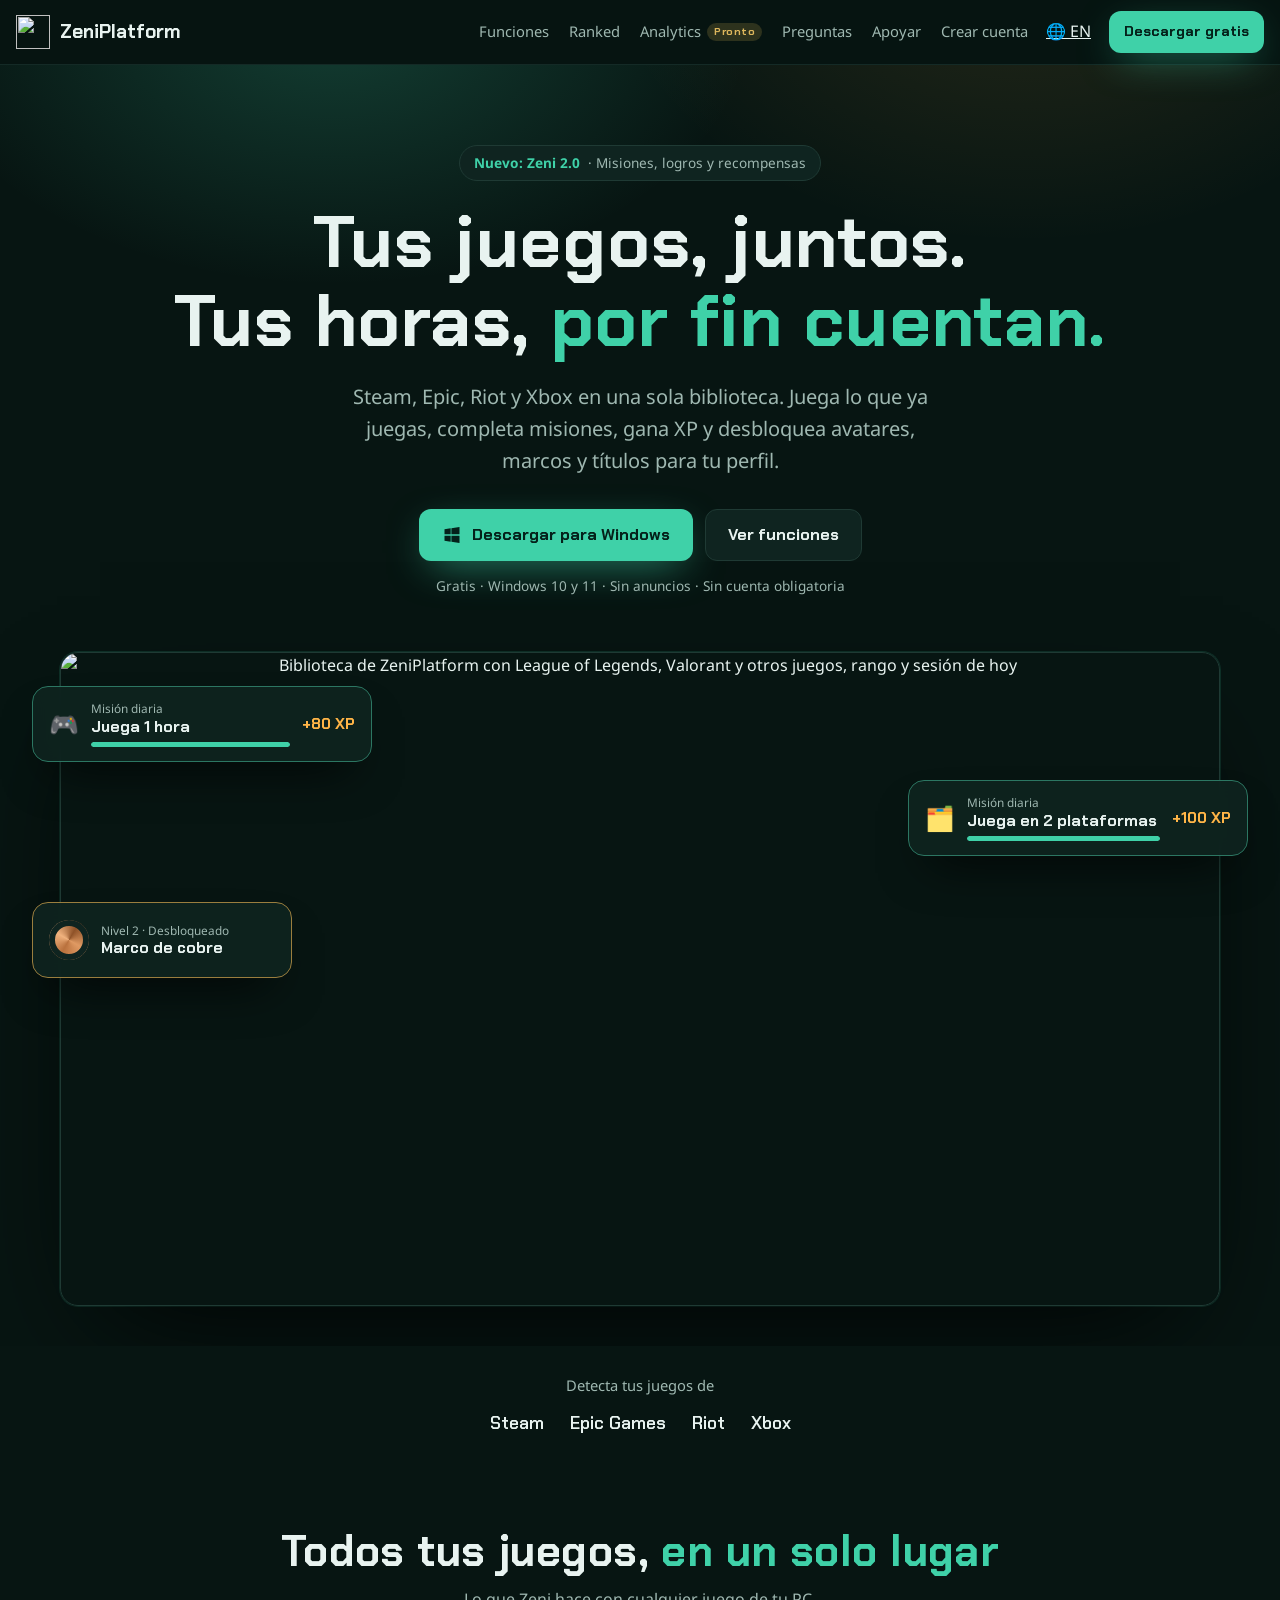
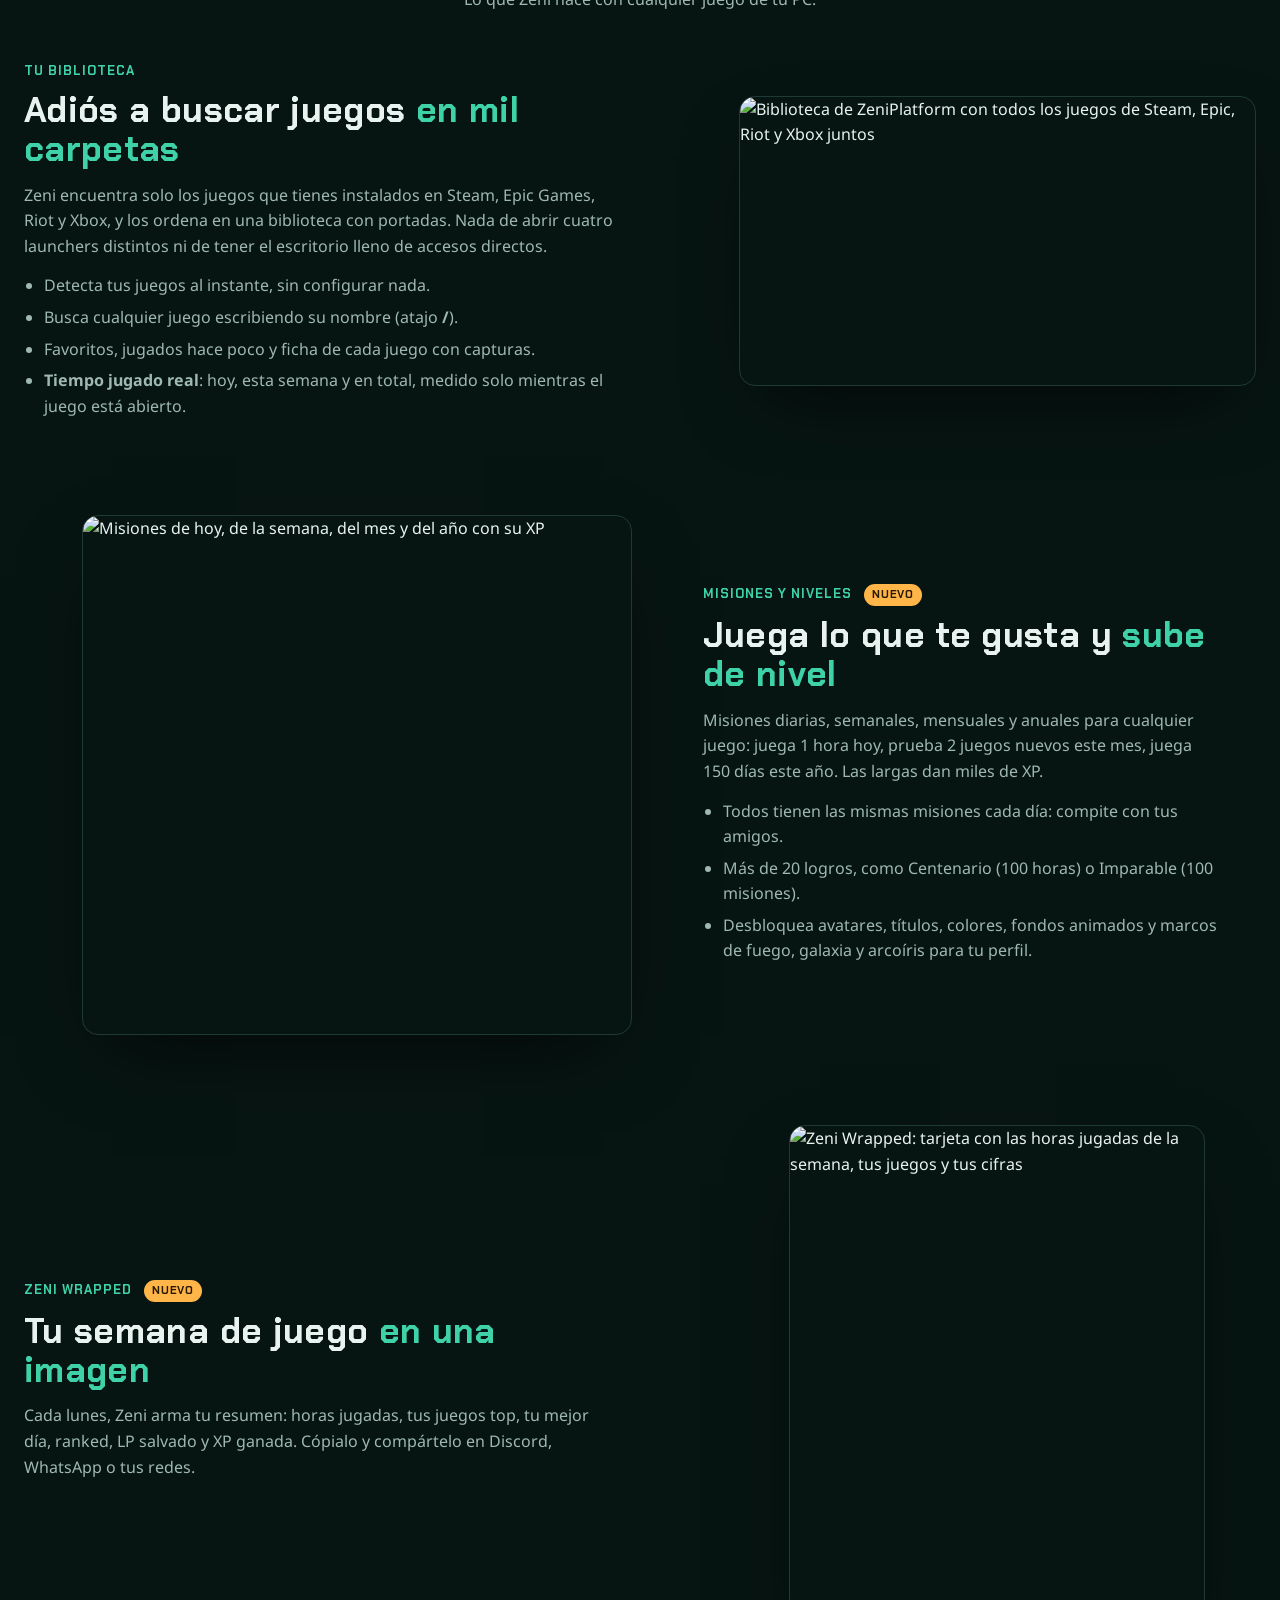
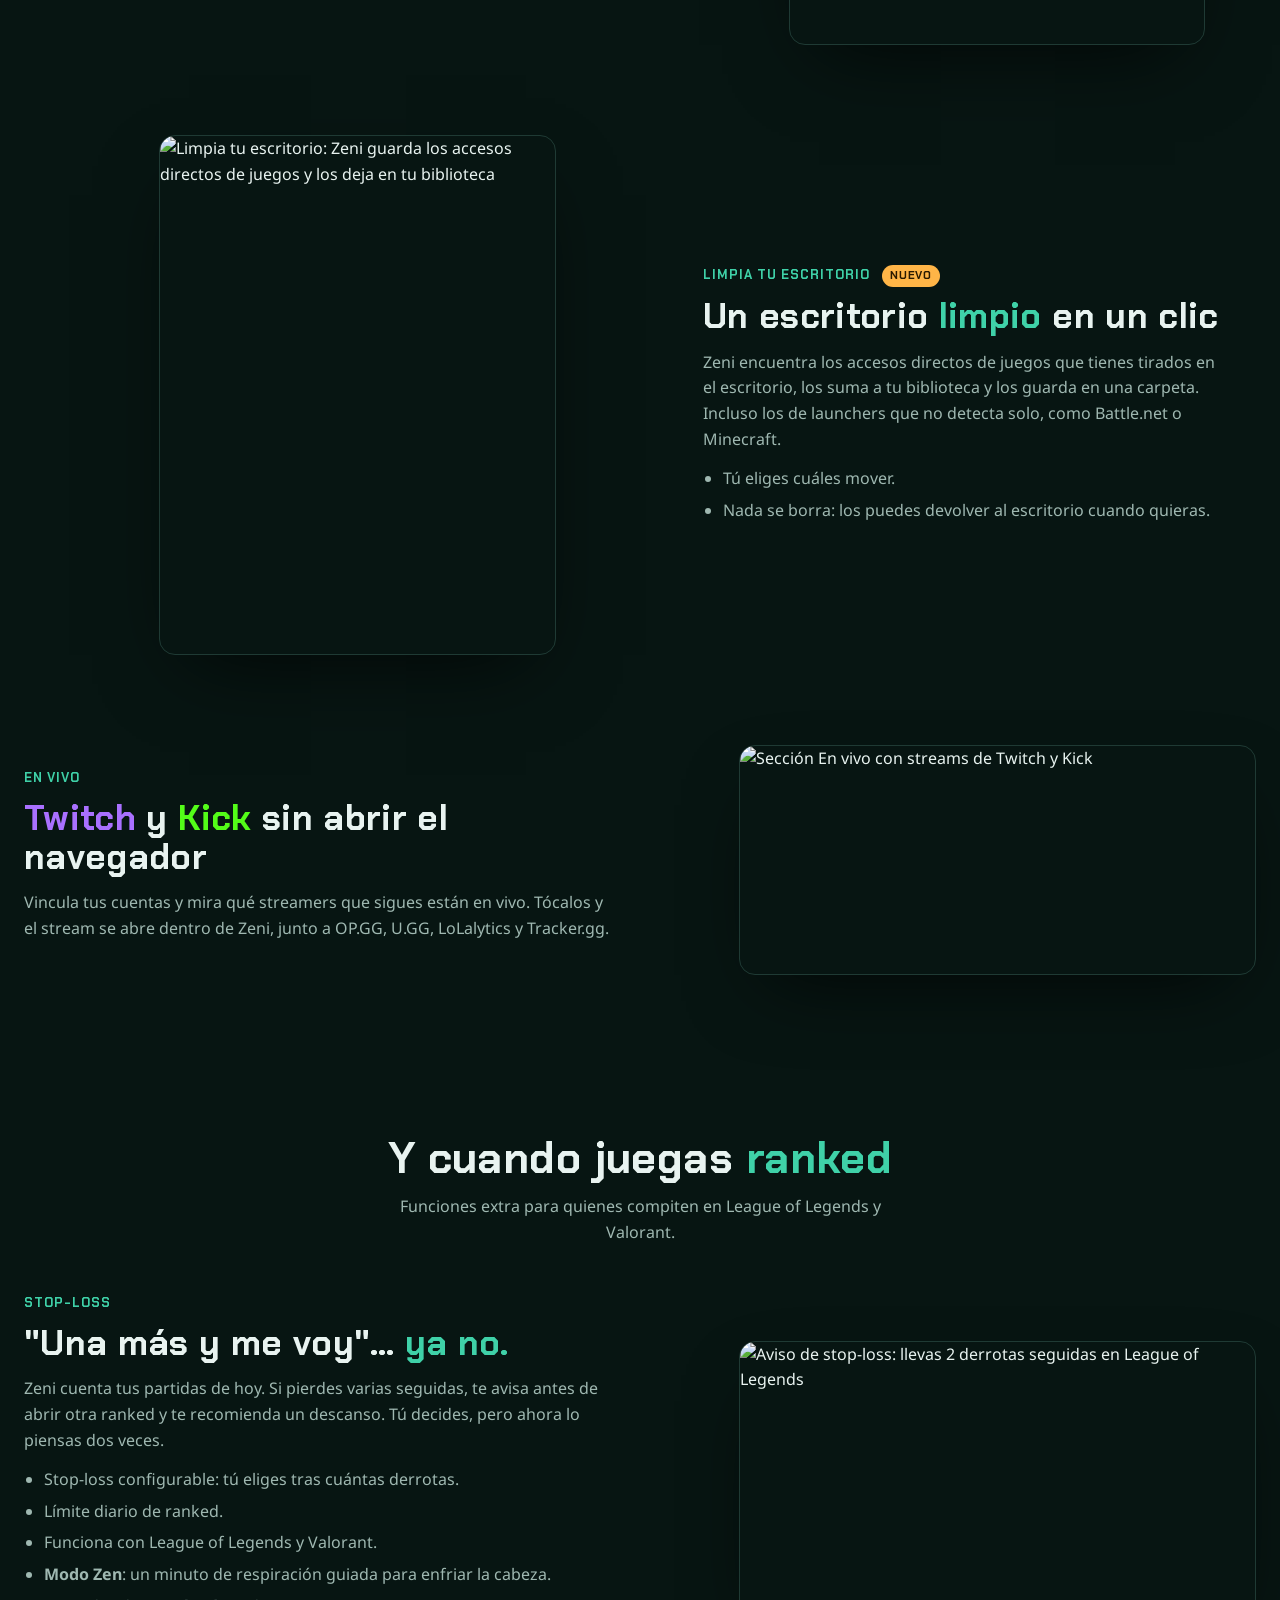
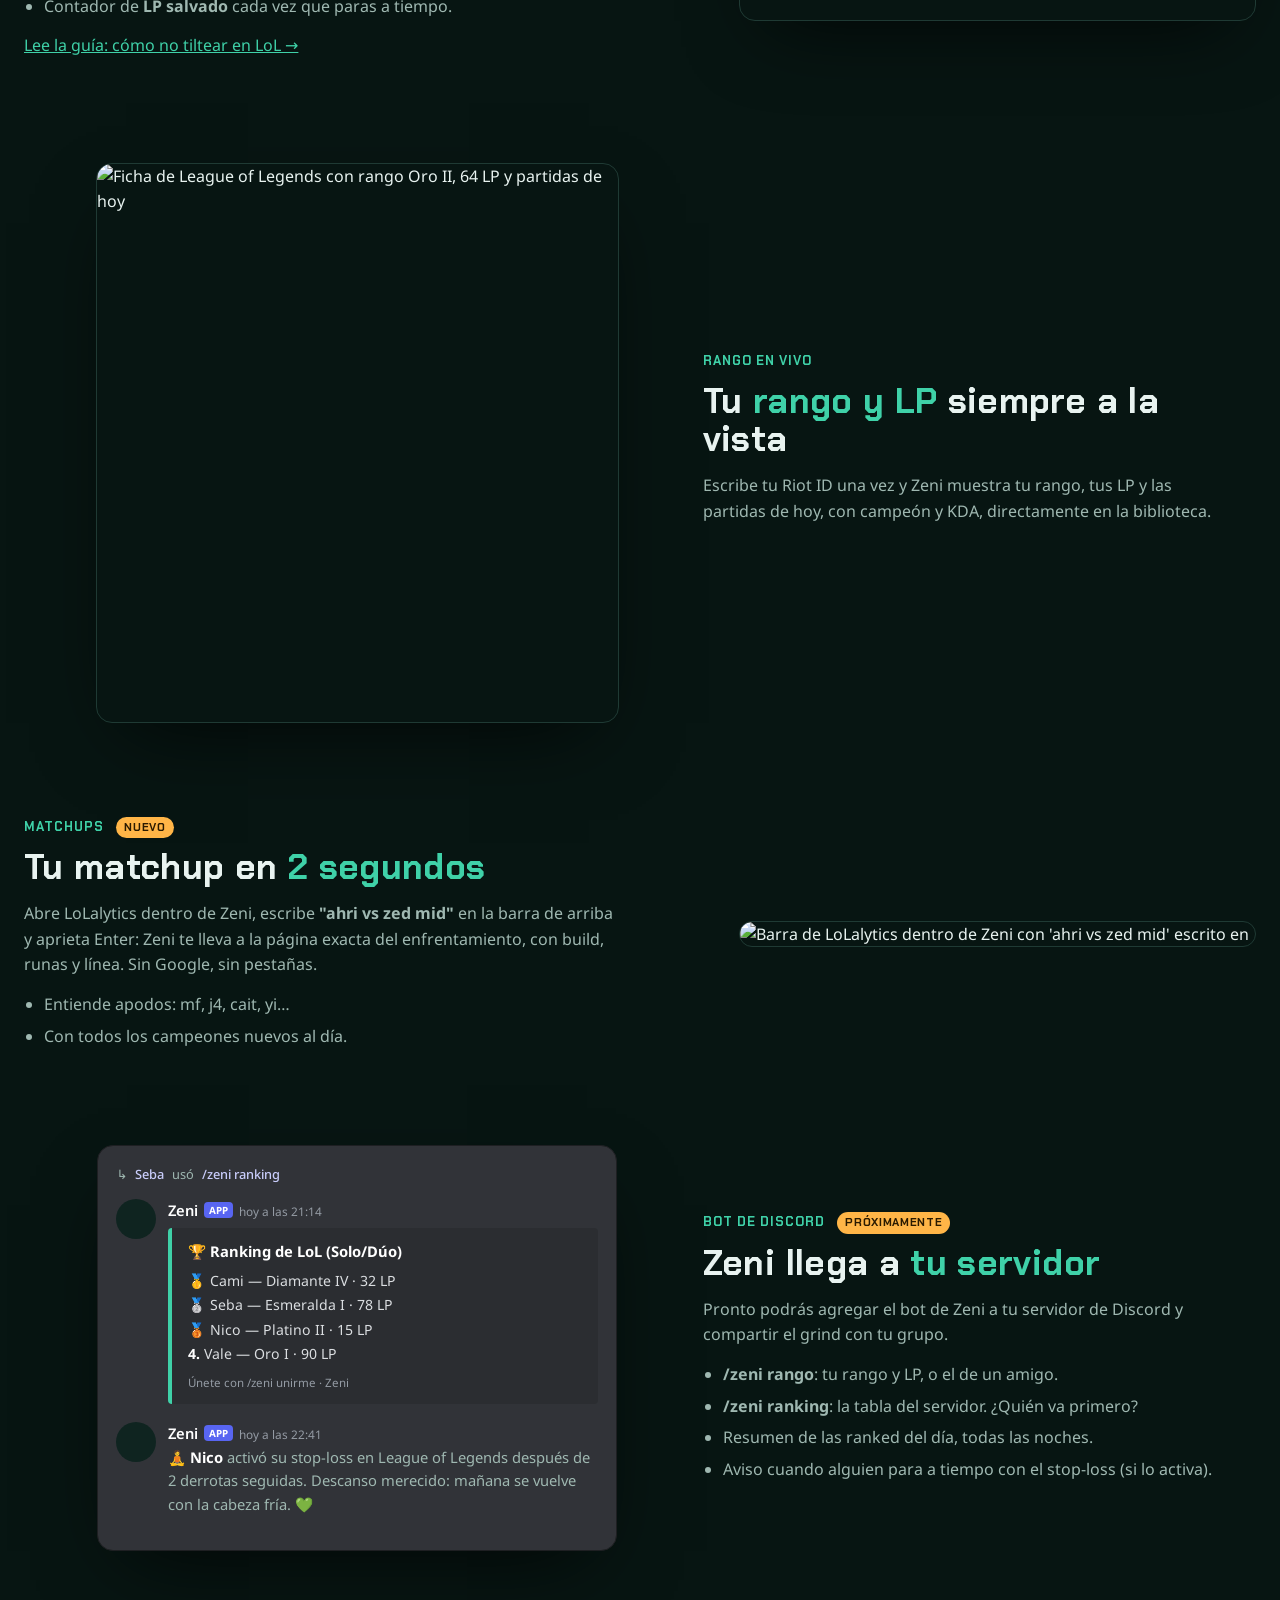
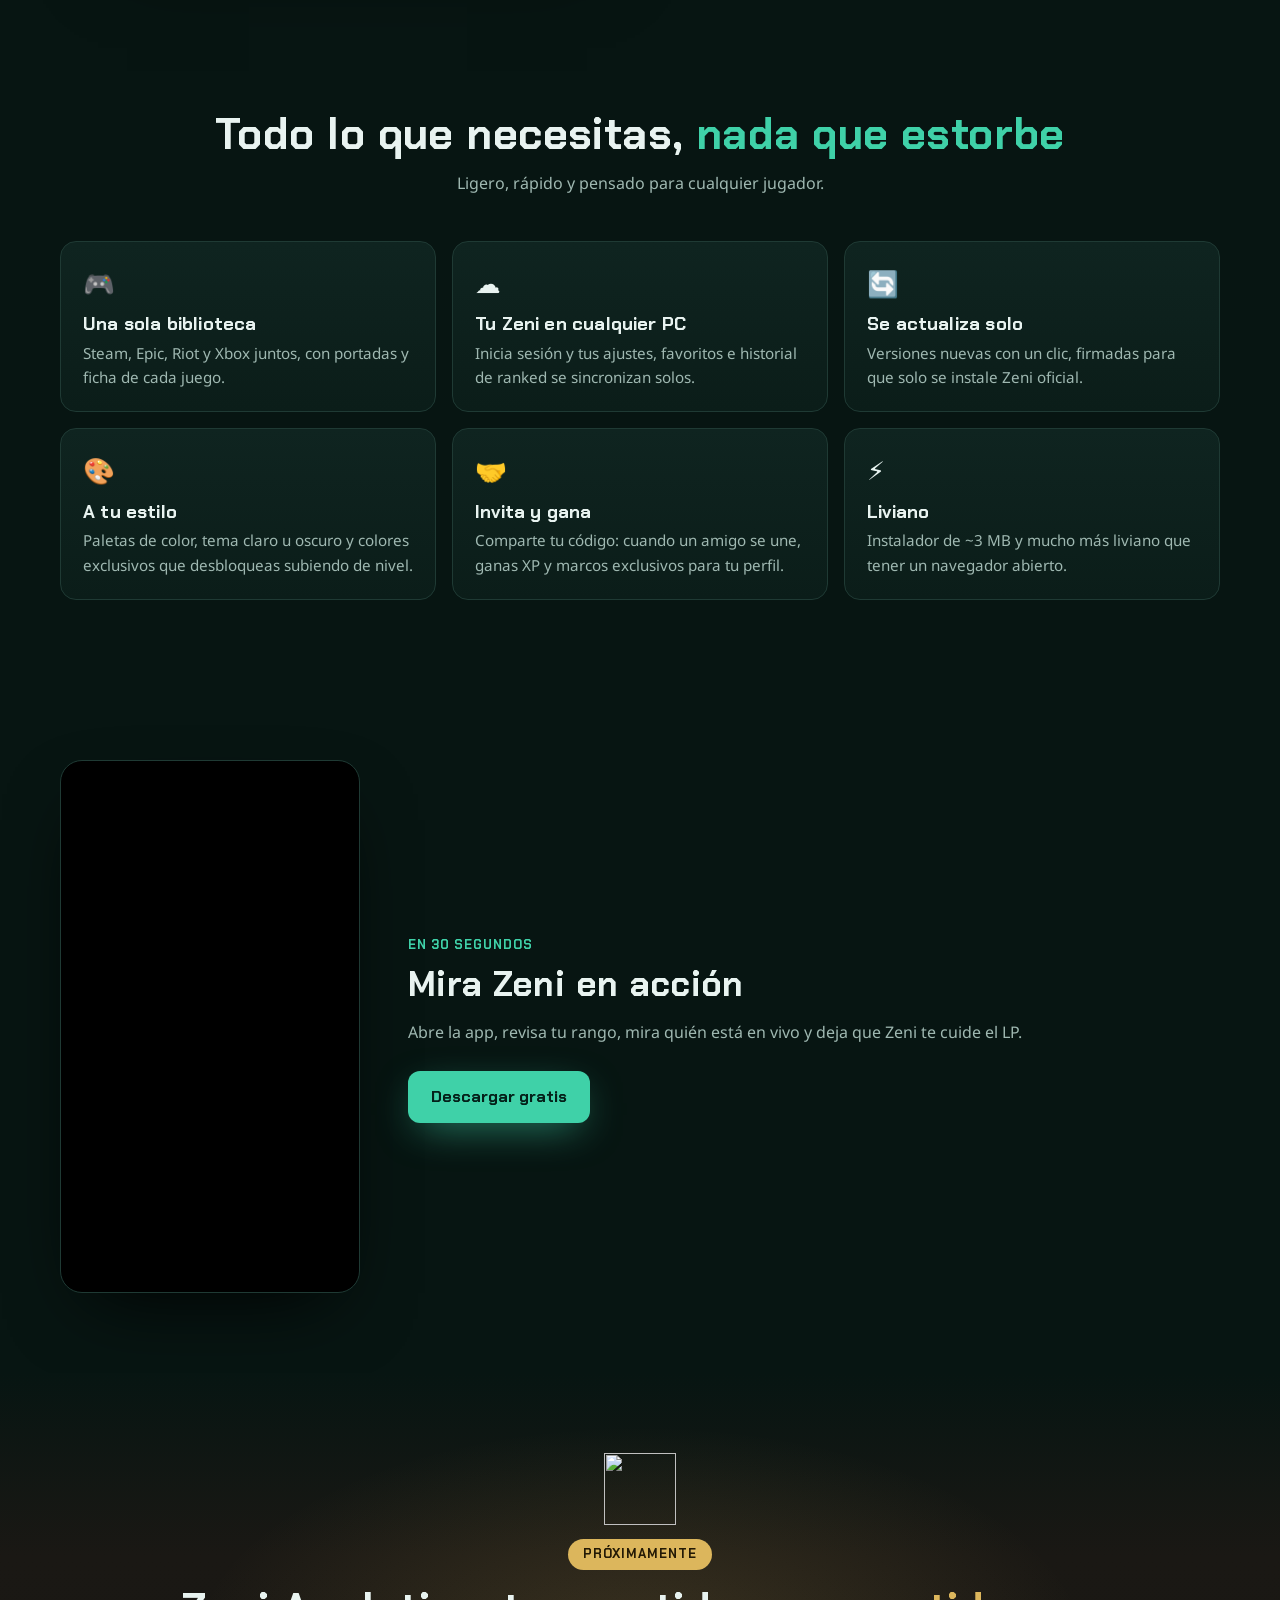
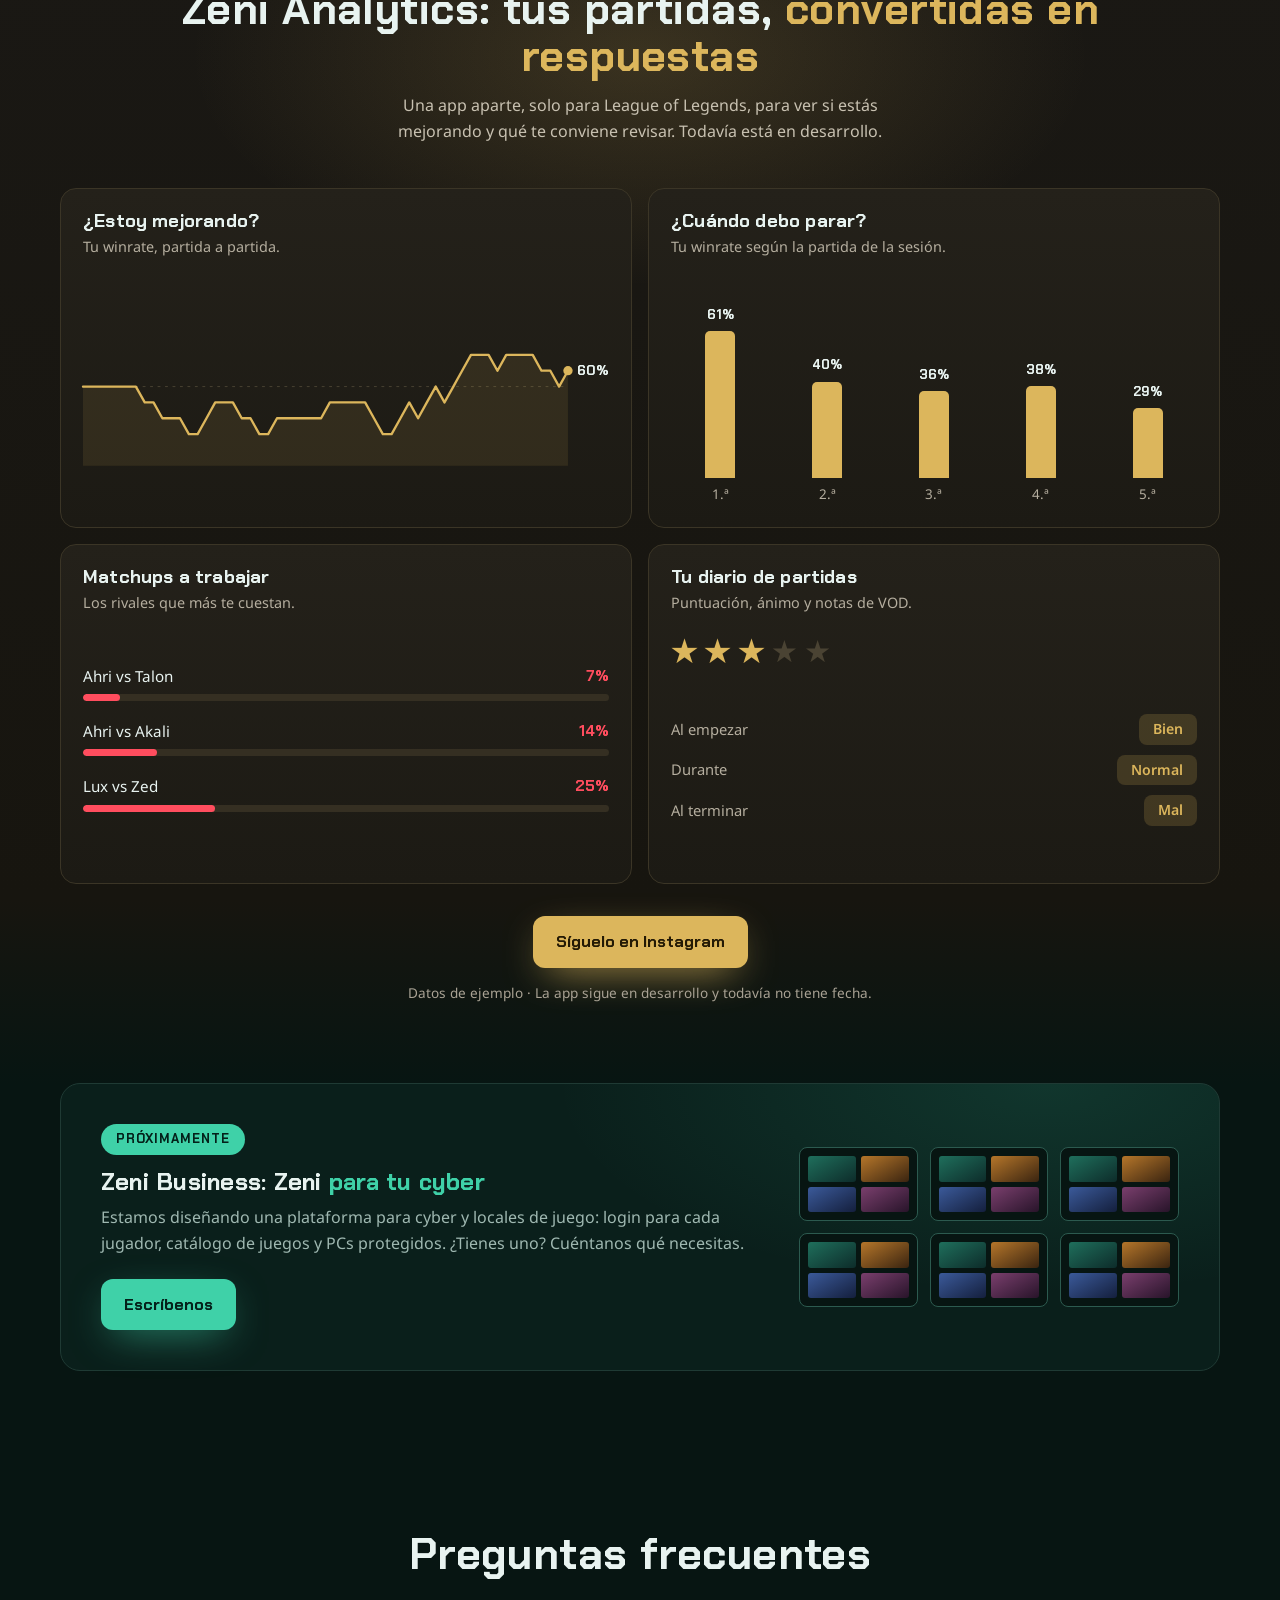
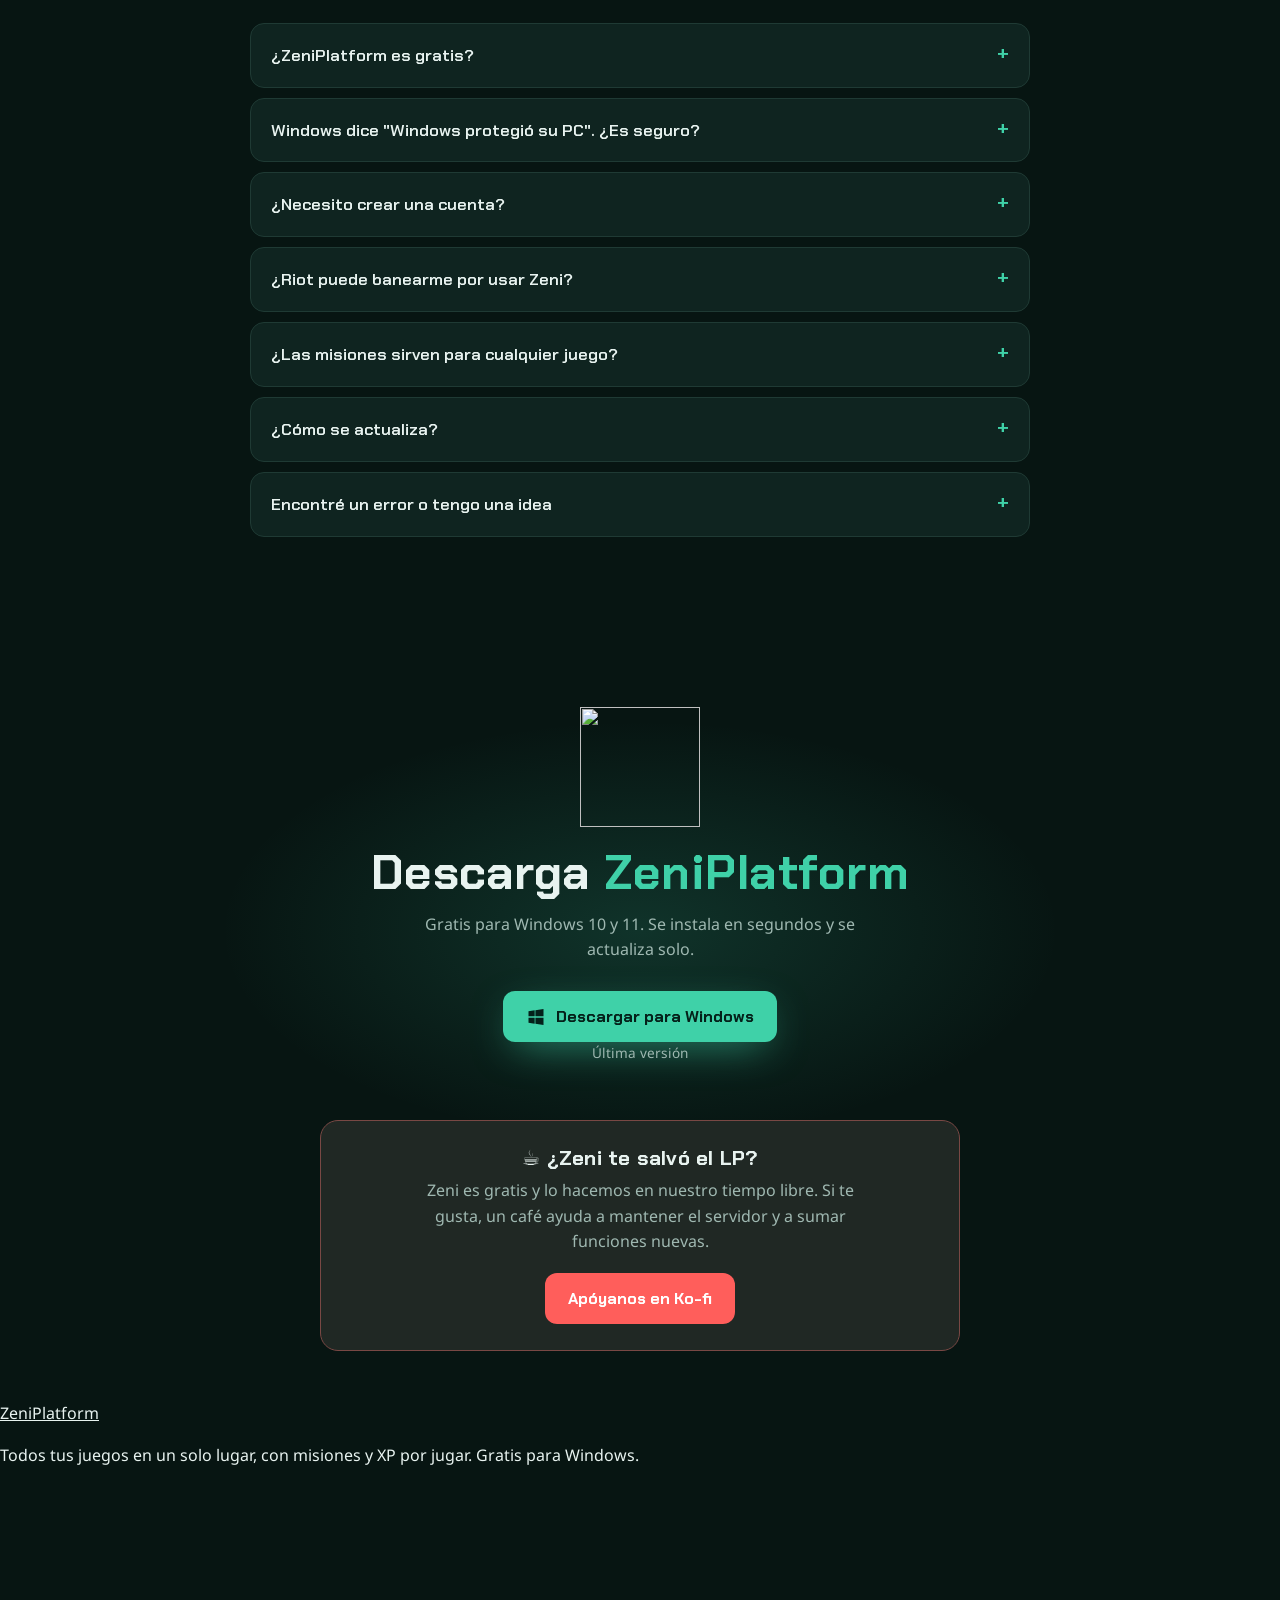
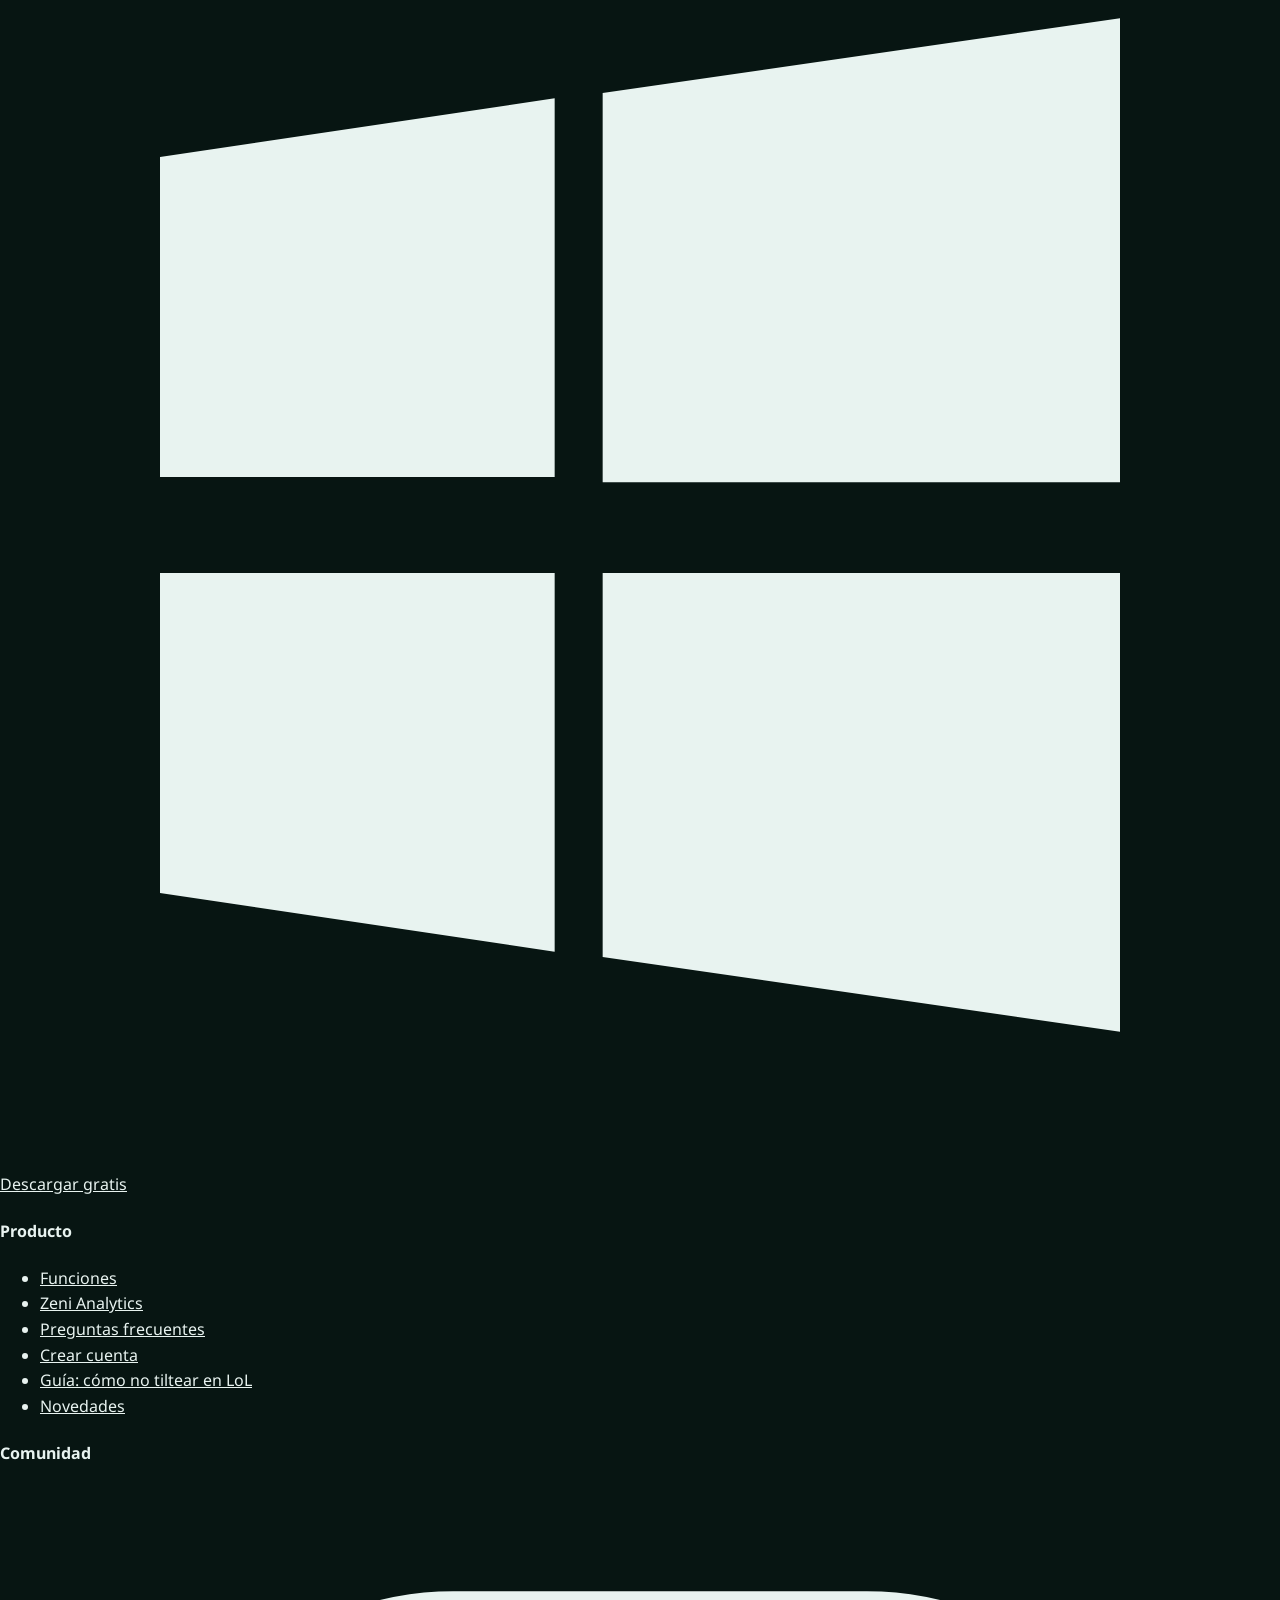
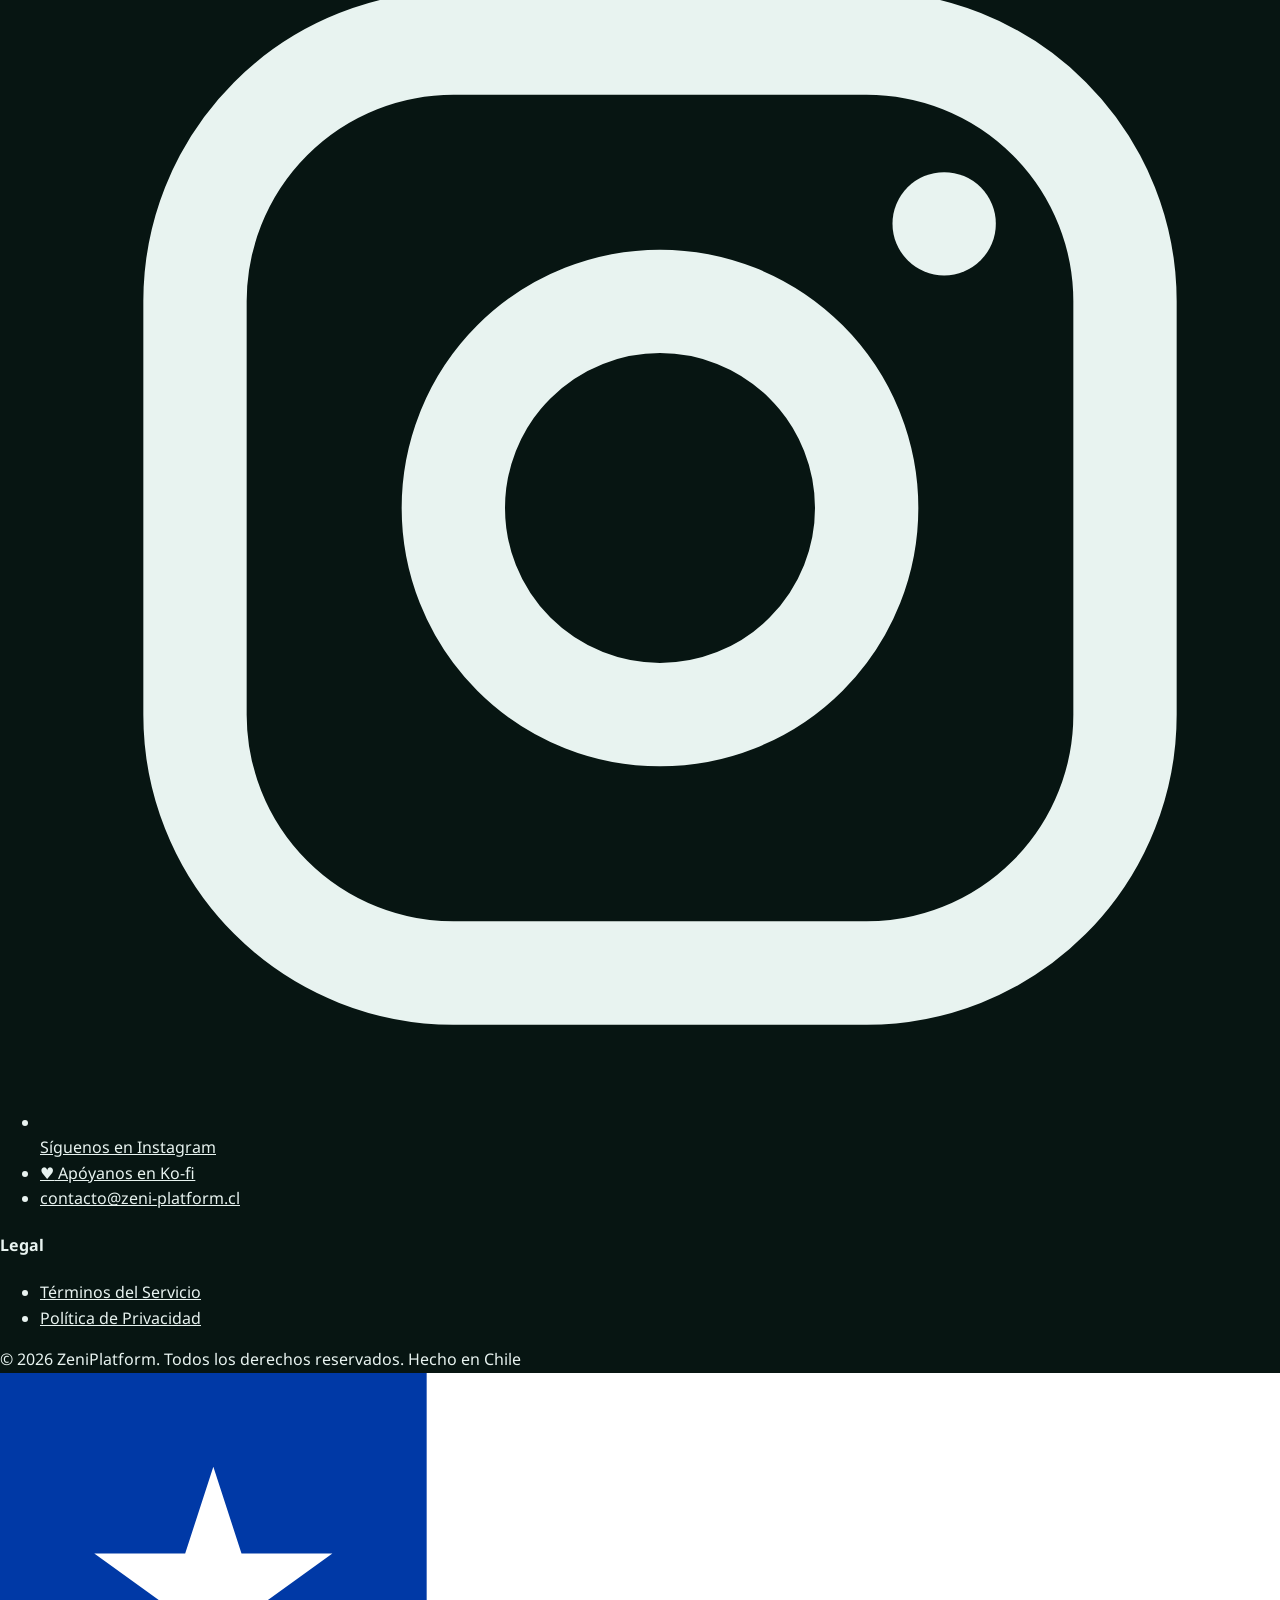
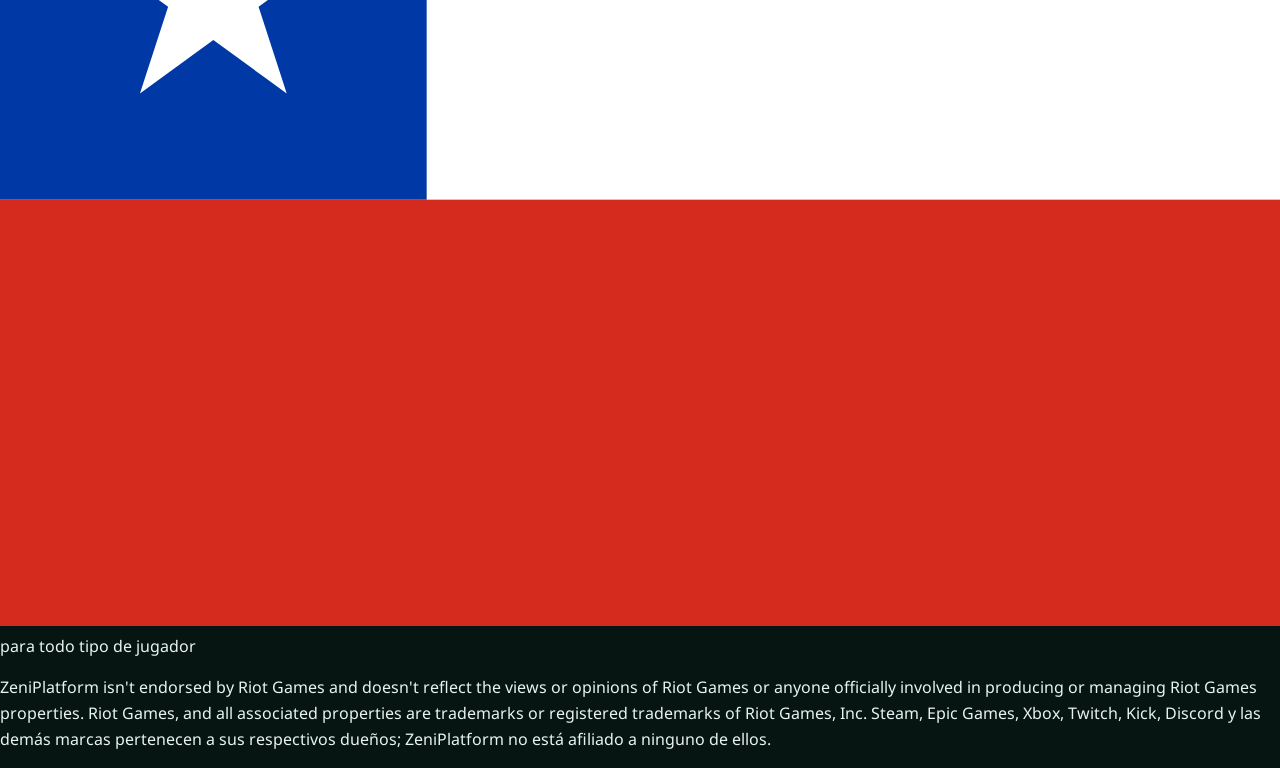
==== commit f4f3b377: "Replace hero capture and mark Discord bot as coming soon Use original placeholder art in the hero ca" ====
--- a/public/index.html
+++ b/public/index.html
@@ -24,7 +24,7 @@
   <meta name="twitter:title" content="ZeniPlatform · Tus juegos, juntos. Tus horas, por fin cuentan.">
   <meta name="twitter:description" content="Gratis para Windows. Tu biblioteca de juegos con tiempo jugado, misiones con XP, recompensas y resumen semanal.">
   <meta name="twitter:image" content="https://www.zeni-platform.cl/img/og.png">
-  <script type="application/ld+json">[{"@context":"https://schema.org","@type":"SoftwareApplication","name":"ZeniPlatform","alternateName":"Zeni","description":"Launcher gratuito para Windows que reúne tus juegos de Steam, Epic, Riot y Xbox, mide el tiempo jugado, da misiones diarias, semanales, mensuales y anuales con XP y arma un resumen semanal para compartir. Para ranked: rango y LP de League of Legends, stop-loss, Modo Zen, matchups de LoLalytics y un bot de Discord.","applicationCategory":"GameApplication","operatingSystem":"Windows 10, Windows 11","url":"https://www.zeni-platform.cl/","downloadUrl":"https://github.com/ZeniPlatform/Zeni-releases/releases/latest/download/ZeniPlatform-setup.exe","image":"https://www.zeni-platform.cl/img/og.png","screenshot":["https://www.zeni-platform.cl/img/s1-library.webp","https://www.zeni-platform.cl/img/s6-missions.webp","https://www.zeni-platform.cl/img/s7-wrapped.webp","https://www.zeni-platform.cl/img/s3-guard.webp","https://www.zeni-platform.cl/img/s5-live.webp"],"inLanguage":"es","offers":{"@type":"Offer","price":"0","priceCurrency":"USD"},"publisher":{"@type":"Organization","name":"ZeniPlatform","url":"https://www.zeni-platform.cl/","logo":"https://www.zeni-platform.cl/img/icon-192.png","sameAs":["https://www.instagram.com/zeni_platform/"]}},{"@context":"https://schema.org","@type":"FAQPage","mainEntity":[{"@type":"Question","name":"¿Es gratis?","acceptedAnswer":{"@type":"Answer","text":"Sí, y siempre lo será para jugadores. Sin anuncios y sin vender tus datos."}},{"@type":"Question","name":"Windows dice \"Windows protegió su PC\". ¿Es seguro?","acceptedAnswer":{"@type":"Answer","text":"Sí. Aparece porque Zeni es una app nueva y todavía no tiene un certificado de firma de Windows. Haz clic en Más información → Ejecutar de todas formas. Las actualizaciones sí van firmadas: Zeni solo instala versiones oficiales."}},{"@type":"Question","name":"¿Necesito crear una cuenta?","acceptedAnswer":{"@type":"Answer","text":"No. La biblioteca, el stop-loss y el límite de ranked funcionan sin cuenta. La cuenta de Zeni es opcional y sirve para ver tu rango de LoL, sincronizar entre PCs y vincular Twitch y Kick."}},{"@type":"Question","name":"¿Riot puede banearme por usar Zeni?","acceptedAnswer":{"@type":"Answer","text":"No. Zeni no toca los archivos del juego ni se mete en las partidas: solo abre el juego y consulta tu rango con la API oficial de Riot, igual que OP.GG."}},{"@type":"Question","name":"¿Las misiones sirven para cualquier juego?","acceptedAnswer":{"@type":"Answer","text":"Sí. Las misiones usan lo que Zeni mide en cualquier juego de tu biblioteca: tiempo jugado, días jugados, juegos distintos y juegos nuevos. Si juegas ranked de LoL o Valorant, también aparecen misiones de ranked."}},{"@type":"Question","name":"¿Cómo agrego el bot de Discord a mi servidor?","acceptedAnswer":{"@type":"Answer","text":"En Zeni, abre Ajustes y en la sección Discord toca Agregar el bot a un servidor. Después, cada persona escribe /zeni unirme y la administración elige el canal del resumen con /zeni canal."}},{"@type":"Question","name":"¿Cómo se actualiza?","acceptedAnswer":{"@type":"Answer","text":"Solo. Cuando sale una versión nueva, Zeni te avisa y se instala con un clic, sin perder tus datos."}}]}]</script>
+  <script type="application/ld+json">[{"@context":"https://schema.org","@type":"SoftwareApplication","name":"ZeniPlatform","alternateName":"Zeni","description":"Launcher gratuito para Windows que reúne tus juegos de Steam, Epic, Riot y Xbox, mide el tiempo jugado, da misiones diarias, semanales, mensuales y anuales con XP y arma un resumen semanal para compartir. Para ranked: rango y LP de League of Legends, stop-loss, Modo Zen y matchups de LoLalytics.","applicationCategory":"GameApplication","operatingSystem":"Windows 10, Windows 11","url":"https://www.zeni-platform.cl/","downloadUrl":"https://github.com/ZeniPlatform/Zeni-releases/releases/latest/download/ZeniPlatform-setup.exe","image":"https://www.zeni-platform.cl/img/og.png","screenshot":["https://www.zeni-platform.cl/img/s1-library.webp","https://www.zeni-platform.cl/img/s6-missions.webp","https://www.zeni-platform.cl/img/s7-wrapped.webp","https://www.zeni-platform.cl/img/s3-guard.webp","https://www.zeni-platform.cl/img/s5-live.webp"],"inLanguage":"es","offers":{"@type":"Offer","price":"0","priceCurrency":"USD"},"publisher":{"@type":"Organization","name":"ZeniPlatform","url":"https://www.zeni-platform.cl/","logo":"https://www.zeni-platform.cl/img/icon-192.png","sameAs":["https://www.instagram.com/zeni_platform/"]}},{"@context":"https://schema.org","@type":"FAQPage","mainEntity":[{"@type":"Question","name":"¿ZeniPlatform es gratis?","acceptedAnswer":{"@type":"Answer","text":"Sí, y siempre lo será para jugadores. Sin anuncios y sin vender tus datos. Zeni Analytics y Zeni Business son productos aparte y todavía no tienen precio definido."}},{"@type":"Question","name":"Windows dice \"Windows protegió su PC\". ¿Es seguro?","acceptedAnswer":{"@type":"Answer","text":"Sí. Aparece porque Zeni es una app nueva y todavía no tiene un certificado de firma de Windows. Haz clic en Más información → Ejecutar de todas formas. Las actualizaciones sí van firmadas: Zeni solo instala versiones oficiales."}},{"@type":"Question","name":"¿Necesito crear una cuenta?","acceptedAnswer":{"@type":"Answer","text":"No. La biblioteca, el stop-loss y el límite de ranked funcionan sin cuenta. La cuenta de Zeni es opcional y sirve para ver tu rango de LoL, sincronizar entre PCs y vincular Twitch y Kick."}},{"@type":"Question","name":"¿Riot puede banearme por usar Zeni?","acceptedAnswer":{"@type":"Answer","text":"No. Zeni no toca los archivos del juego ni se mete en las partidas: solo abre el juego y consulta tu rango con la API oficial de Riot, igual que OP.GG."}},{"@type":"Question","name":"¿Las misiones sirven para cualquier juego?","acceptedAnswer":{"@type":"Answer","text":"Sí. Las misiones usan lo que Zeni mide en cualquier juego de tu biblioteca: tiempo jugado, días jugados, juegos distintos y juegos nuevos. Si juegas ranked de LoL o Valorant, también aparecen misiones de ranked."}},{"@type":"Question","name":"¿Cómo se actualiza?","acceptedAnswer":{"@type":"Answer","text":"Solo. Cuando sale una versión nueva, Zeni te avisa y se instala con un clic, sin perder tus datos."}}]}]</script>
   <link rel="preconnect" href="https://fonts.googleapis.com">
   <link rel="preconnect" href="https://fonts.gstatic.com" crossorigin>
   <link href="https://fonts.googleapis.com/css2?family=Chakra+Petch:wght@600;700&family=Noto+Sans:wght@400;500;600&display=swap" rel="stylesheet">
@@ -511,9 +511,9 @@
             </div>
           </div>
           <div>
-            <span class="tag">Bot de Discord <span class="new">Nuevo</span></span>
+            <span class="tag">Bot de Discord <span class="new">Próximamente</span></span>
             <h3>Zeni llega a <em>tu servidor</em></h3>
-            <p>Agrega el bot de Zeni a tu servidor de Discord y comparte el grind con tu grupo.</p>
+            <p>Pronto podrás agregar el bot de Zeni a tu servidor de Discord y compartir el grind con tu grupo.</p>
             <ul>
               <li><b>/zeni rango</b>: tu rango y LP, o el de un amigo.</li>
               <li><b>/zeni ranking</b>: la tabla del servidor. ¿Quién va primero?</li>
@@ -630,12 +630,11 @@
       <div class="wrap">
         <div class="section-head reveal"><h2>Preguntas frecuentes</h2></div>
         <div class="faq" data-stagger>
-          <details class="reveal"><summary>¿Es gratis?</summary><p>Sí, y siempre lo será para jugadores. Sin anuncios y sin vender tus datos.</p></details>
+          <details class="reveal"><summary>¿ZeniPlatform es gratis?</summary><p>Sí, y siempre lo será para jugadores. Sin anuncios y sin vender tus datos. Zeni Analytics y Zeni Business son productos aparte y todavía no tienen precio definido.</p></details>
           <details class="reveal"><summary>Windows dice "Windows protegió su PC". ¿Es seguro?</summary><p>Sí. Aparece porque Zeni es una app nueva y todavía no tiene un certificado de firma de Windows (son muy caros para un proyecto independiente). Haz clic en <b>Más información → Ejecutar de todas formas</b>. Las actualizaciones sí van firmadas: Zeni solo instala versiones oficiales.</p></details>
           <details class="reveal"><summary>¿Necesito crear una cuenta?</summary><p>No. La biblioteca, el stop-loss y el límite de ranked funcionan sin cuenta. La cuenta de Zeni es opcional y sirve para ver tu rango de LoL, sincronizar entre PCs, vincular Twitch, Kick y Discord, y ganar XP con misiones y logros.</p></details>
           <details class="reveal"><summary>¿Riot puede banearme por usar Zeni?</summary><p>No. Zeni no toca los archivos del juego ni se mete en las partidas: solo abre el juego y consulta tu rango con la API oficial de Riot, igual que OP.GG.</p></details>
           <details class="reveal"><summary>¿Las misiones sirven para cualquier juego?</summary><p>Sí. Las misiones usan lo que Zeni mide en cualquier juego de tu biblioteca: tiempo jugado, días jugados, juegos distintos y juegos nuevos. Si juegas ranked de LoL o Valorant, también aparecen misiones de ranked. Para reclamar la XP necesitas una cuenta de Zeni (gratis).</p></details>
-          <details class="reveal"><summary>¿Cómo agrego el bot de Discord a mi servidor?</summary><p>En Zeni, abre <b>Ajustes</b> y en la sección Discord toca <b>Agregar el bot a un servidor</b>. Después, cada persona escribe <b>/zeni unirme</b> (con su Discord vinculado en Zeni) y la administración elige el canal del resumen con <b>/zeni canal</b>.</p></details>
           <details class="reveal"><summary>¿Cómo se actualiza?</summary><p>Solo. Cuando sale una versión nueva, Zeni te avisa y se instala con un clic, sin perder tus datos.</p></details>
           <details class="reveal"><summary>Encontré un error o tengo una idea</summary><p>¡Cuéntanos! Dentro de Zeni, en la barra lateral, toca <b>Enviar comentarios</b>. Leemos todos los mensajes.</p></details>
         </div>
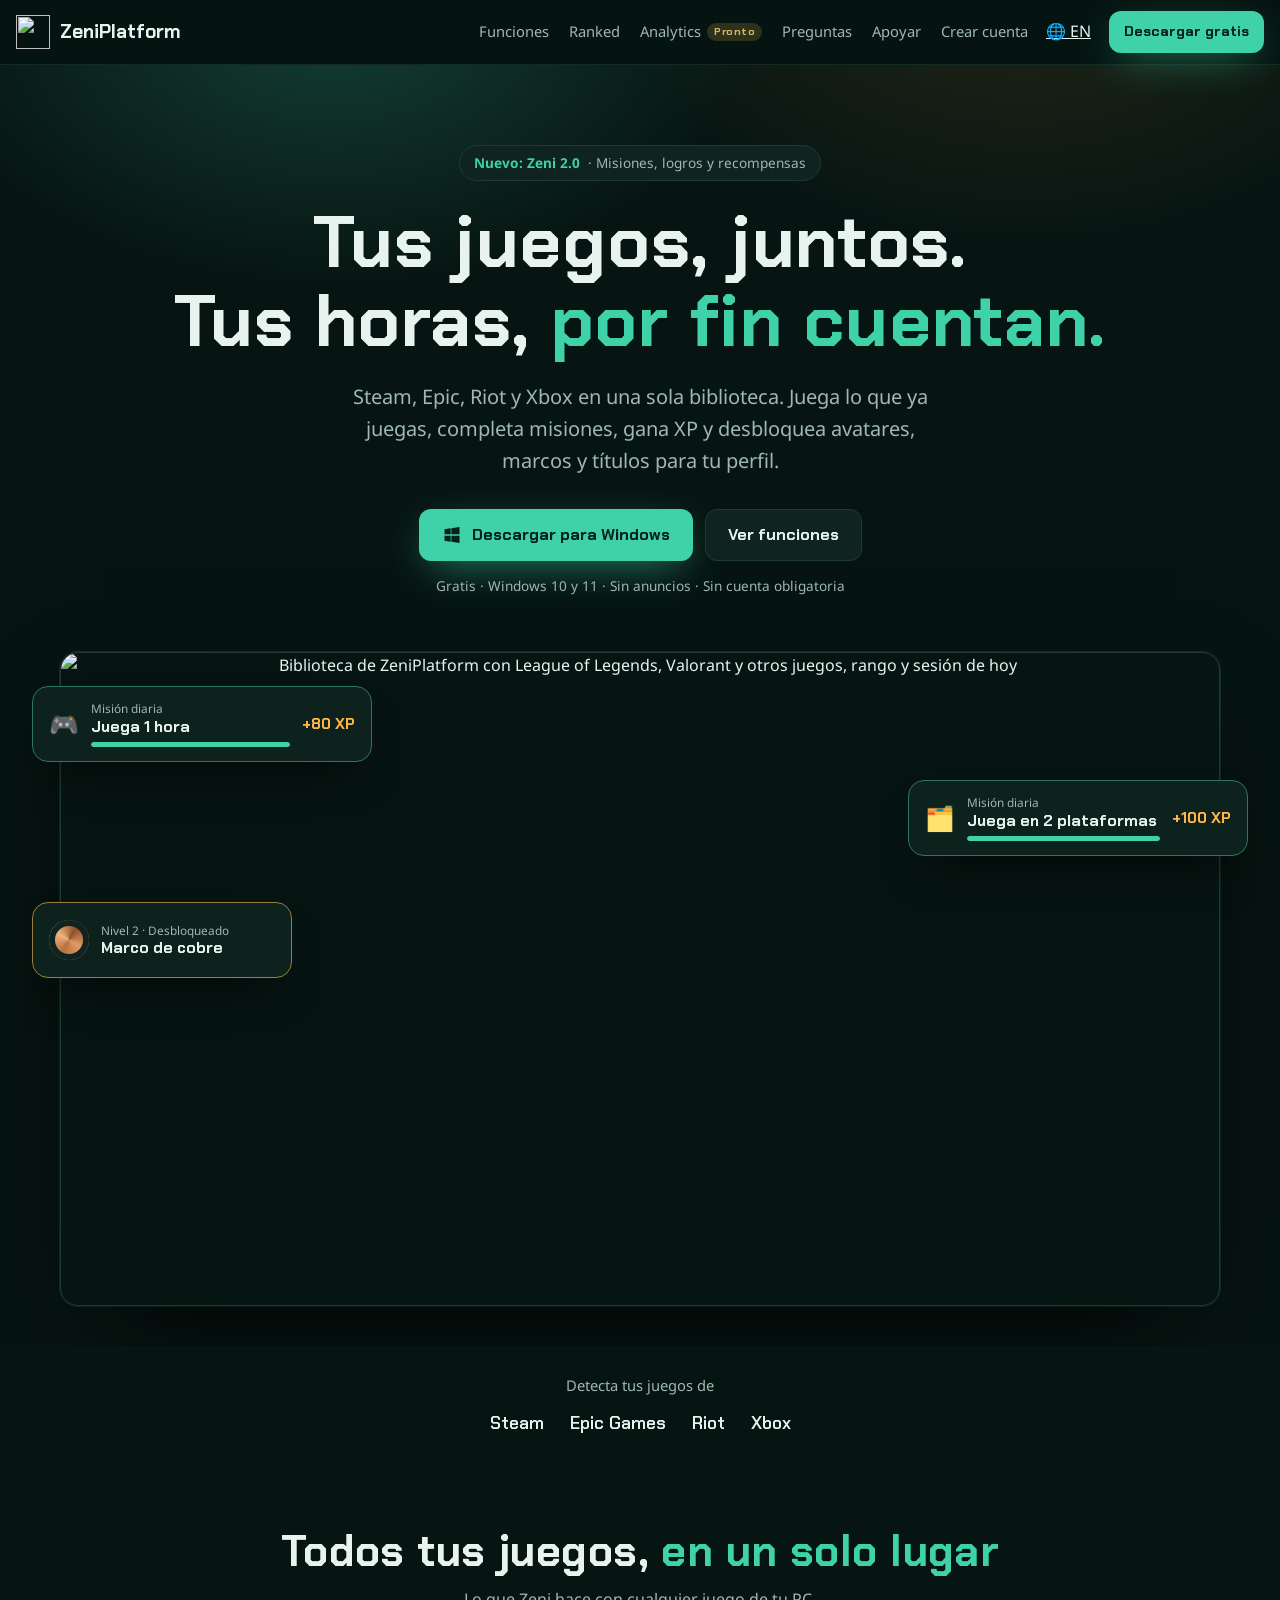
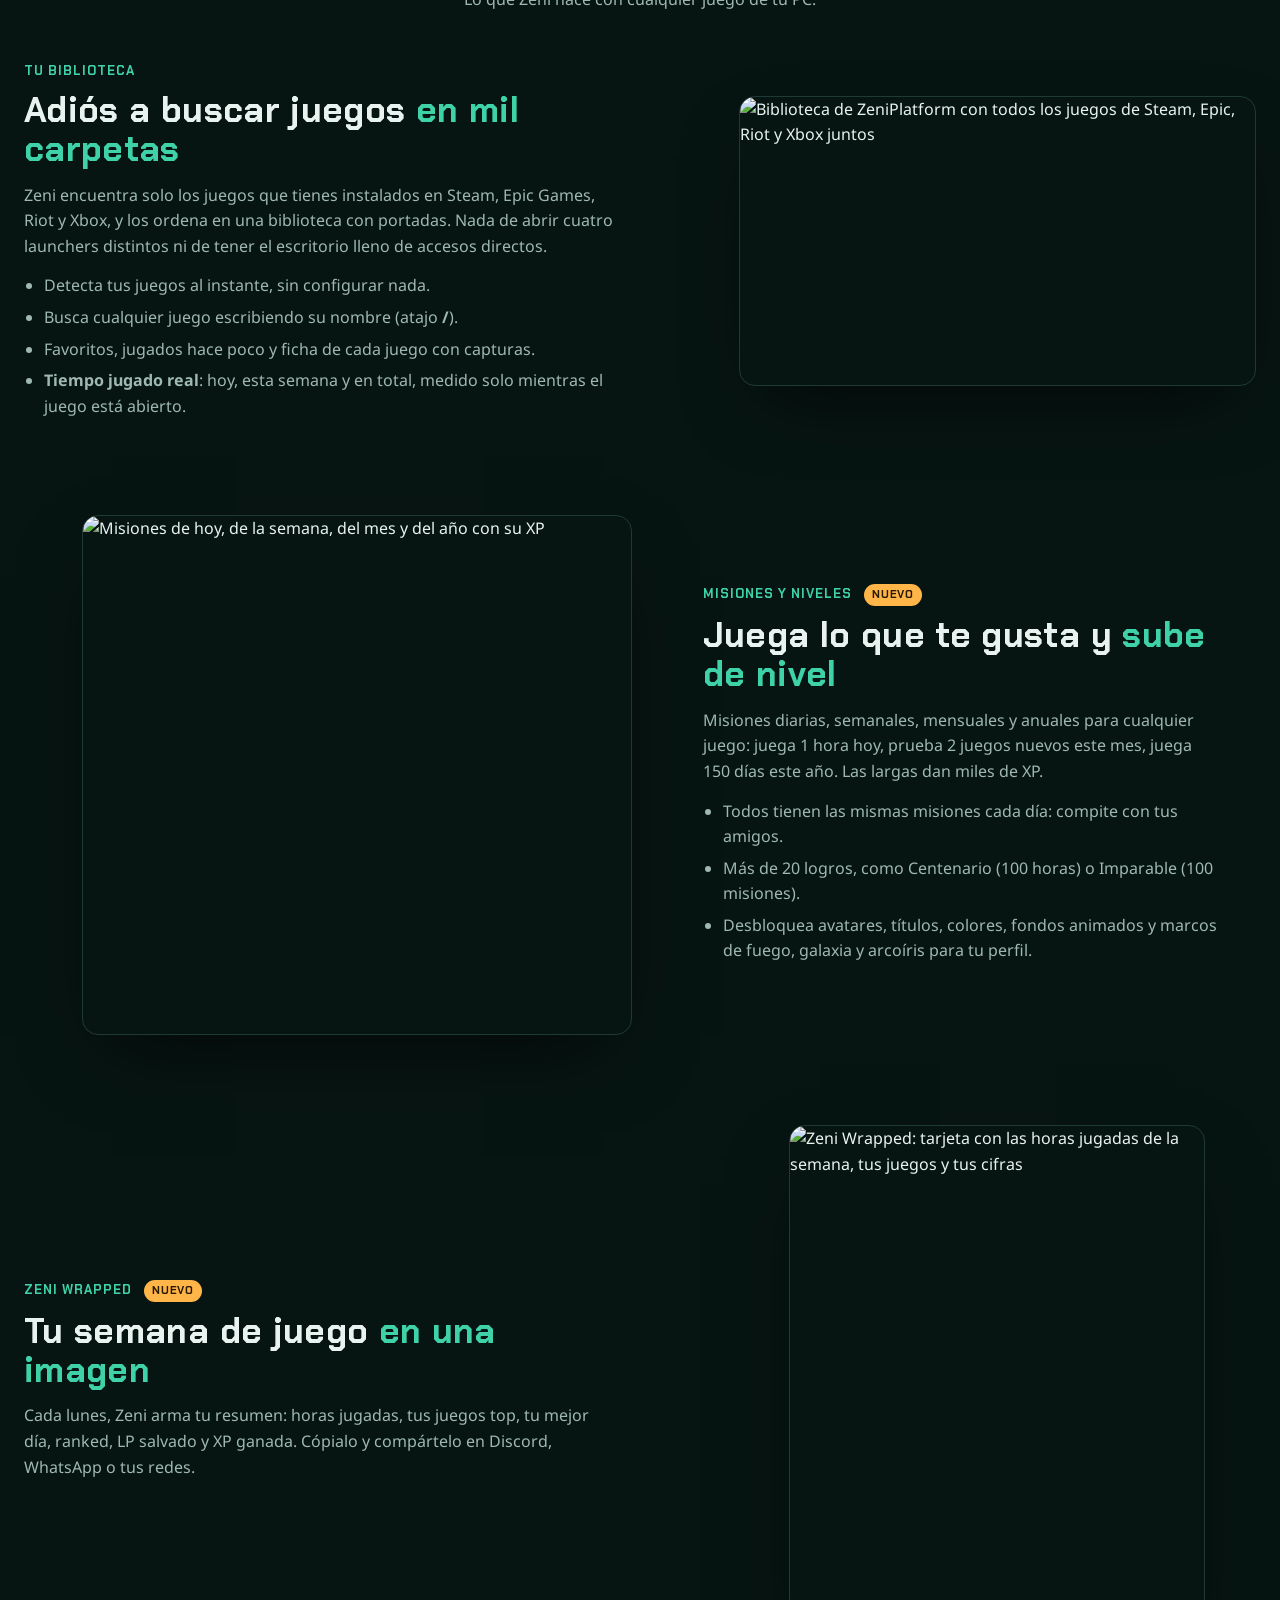
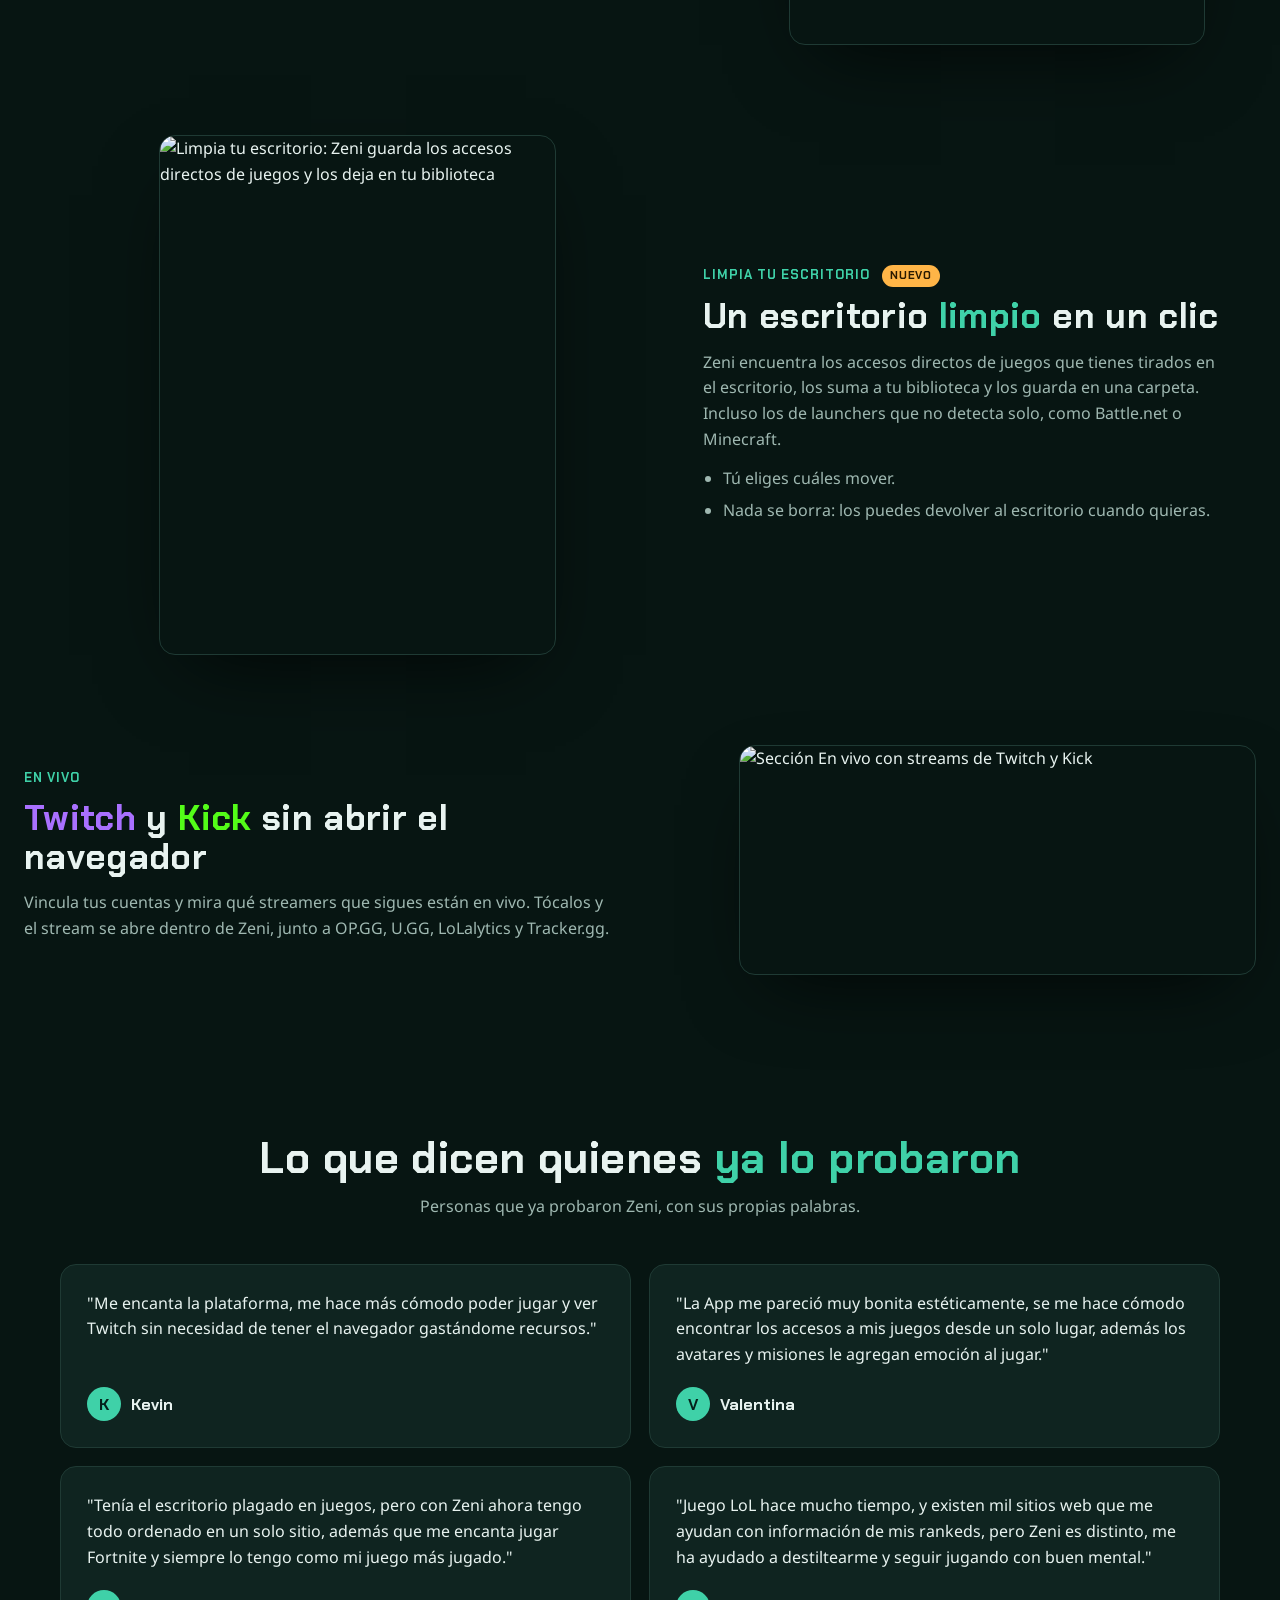
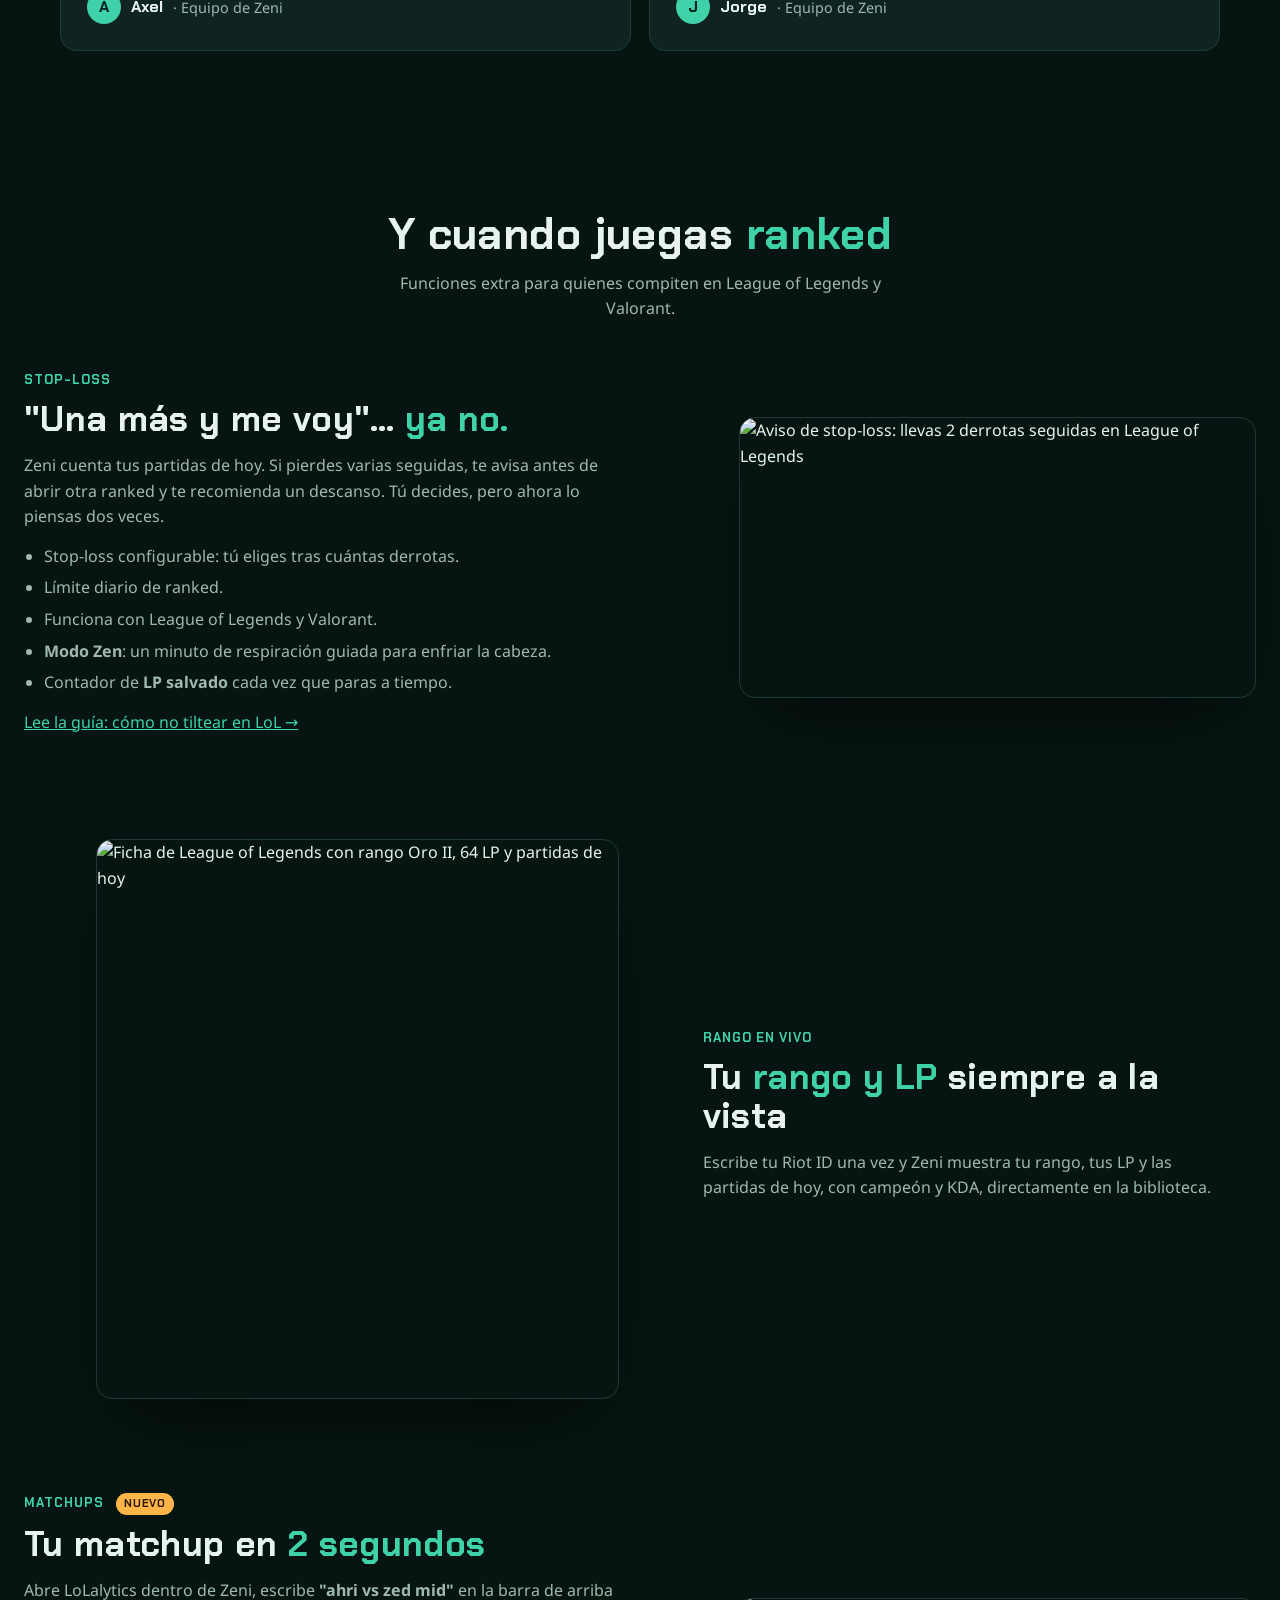
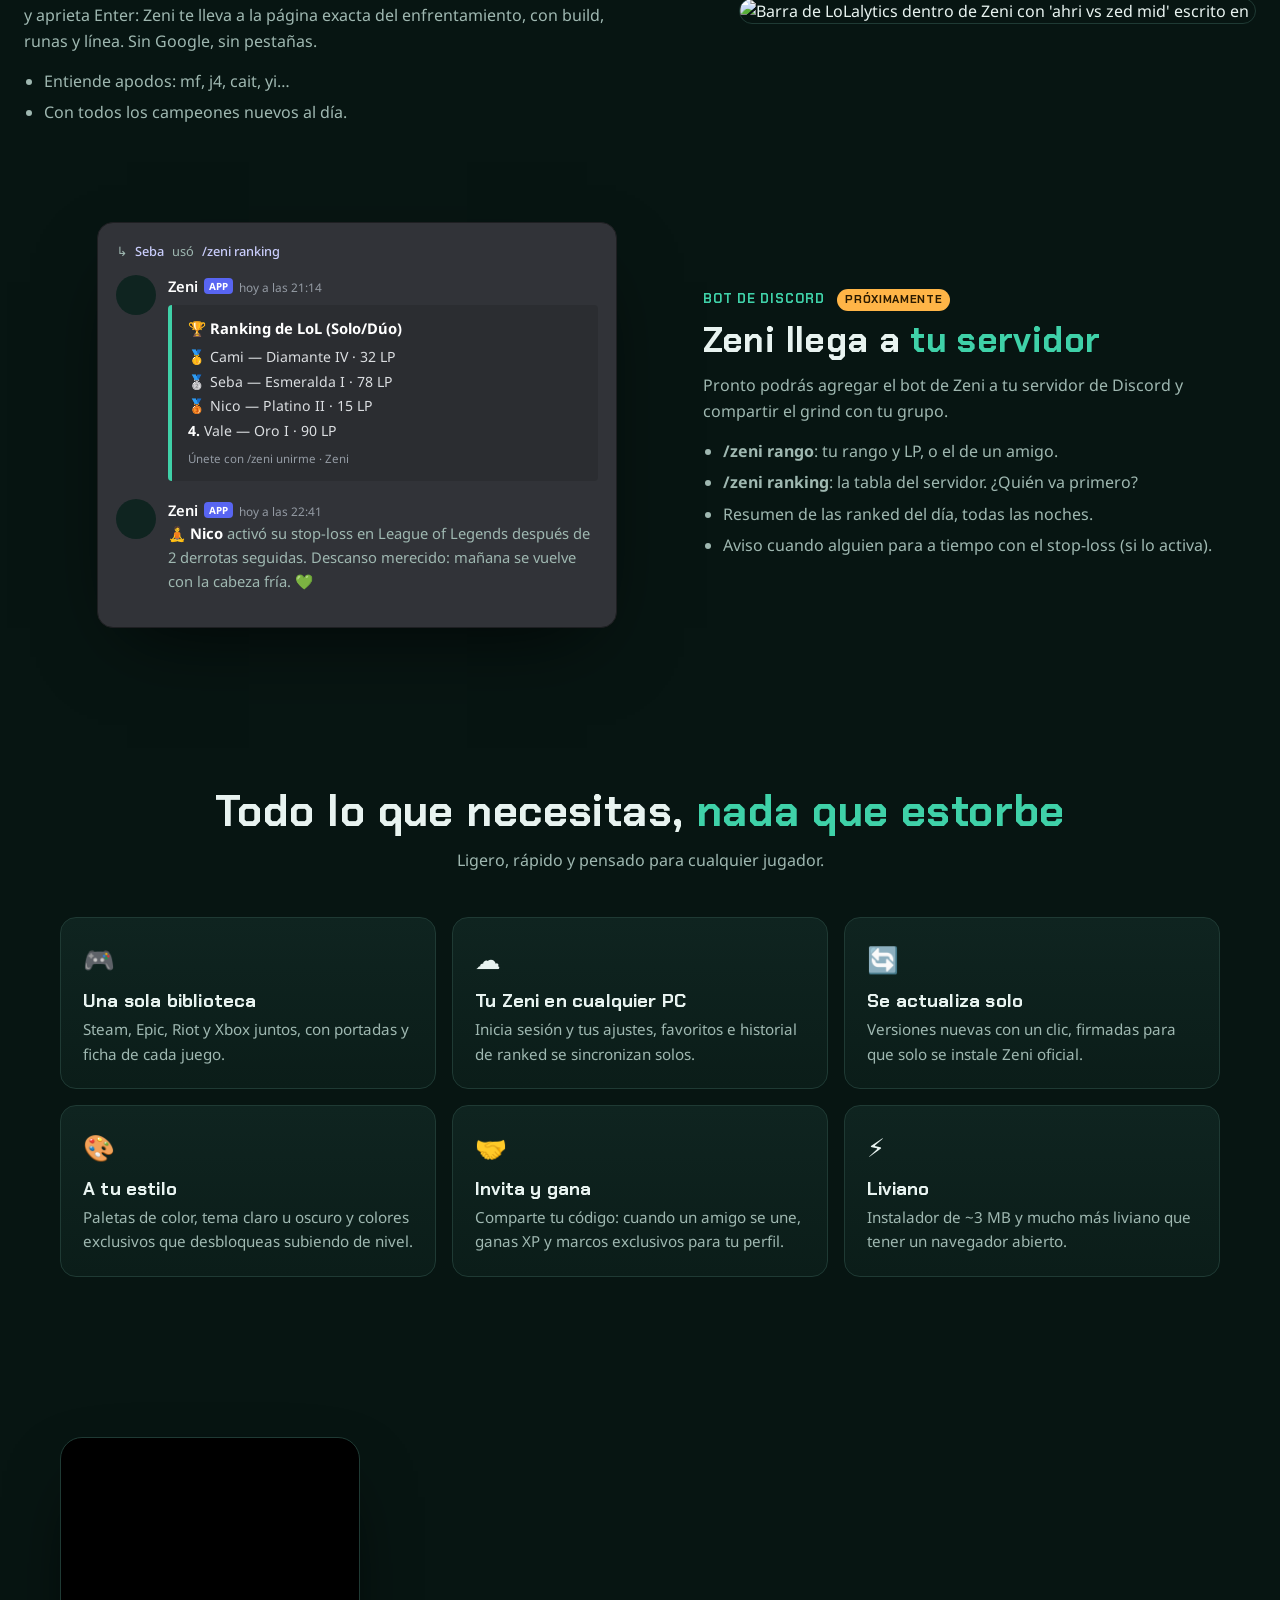
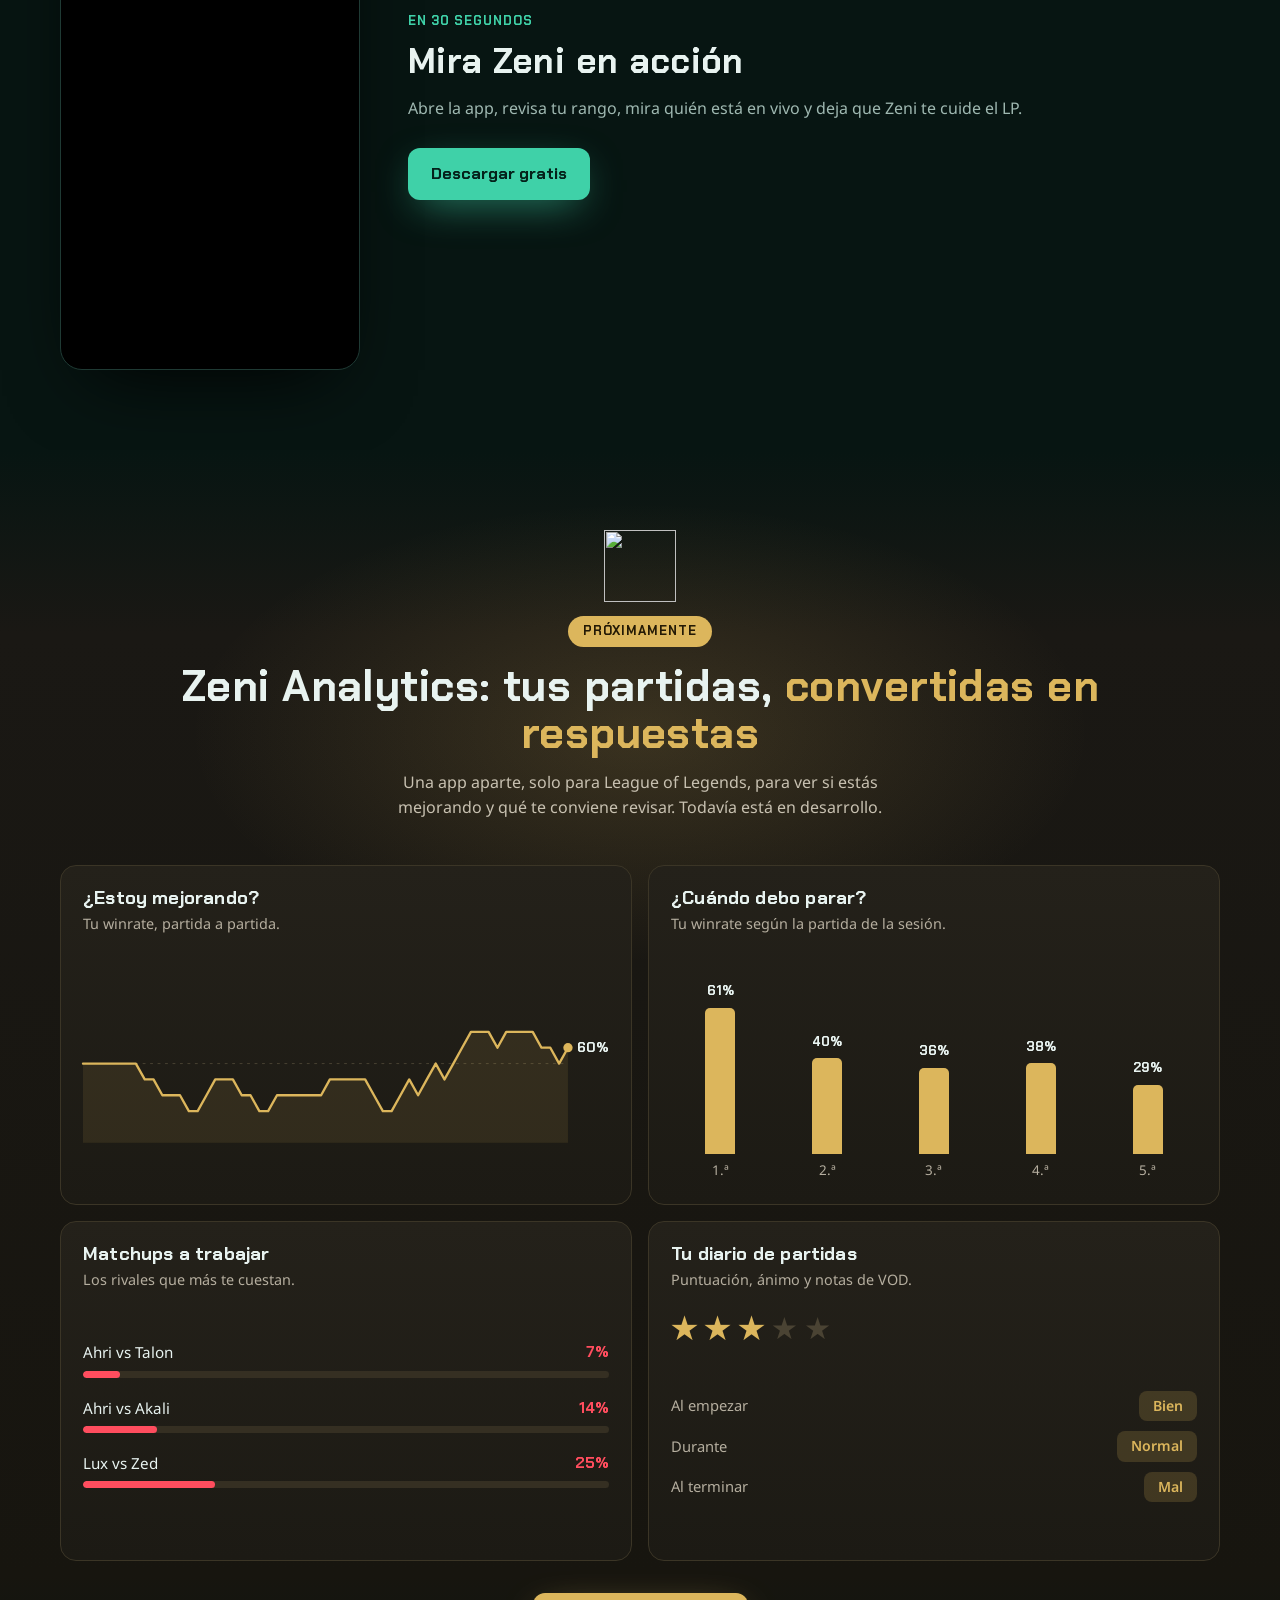
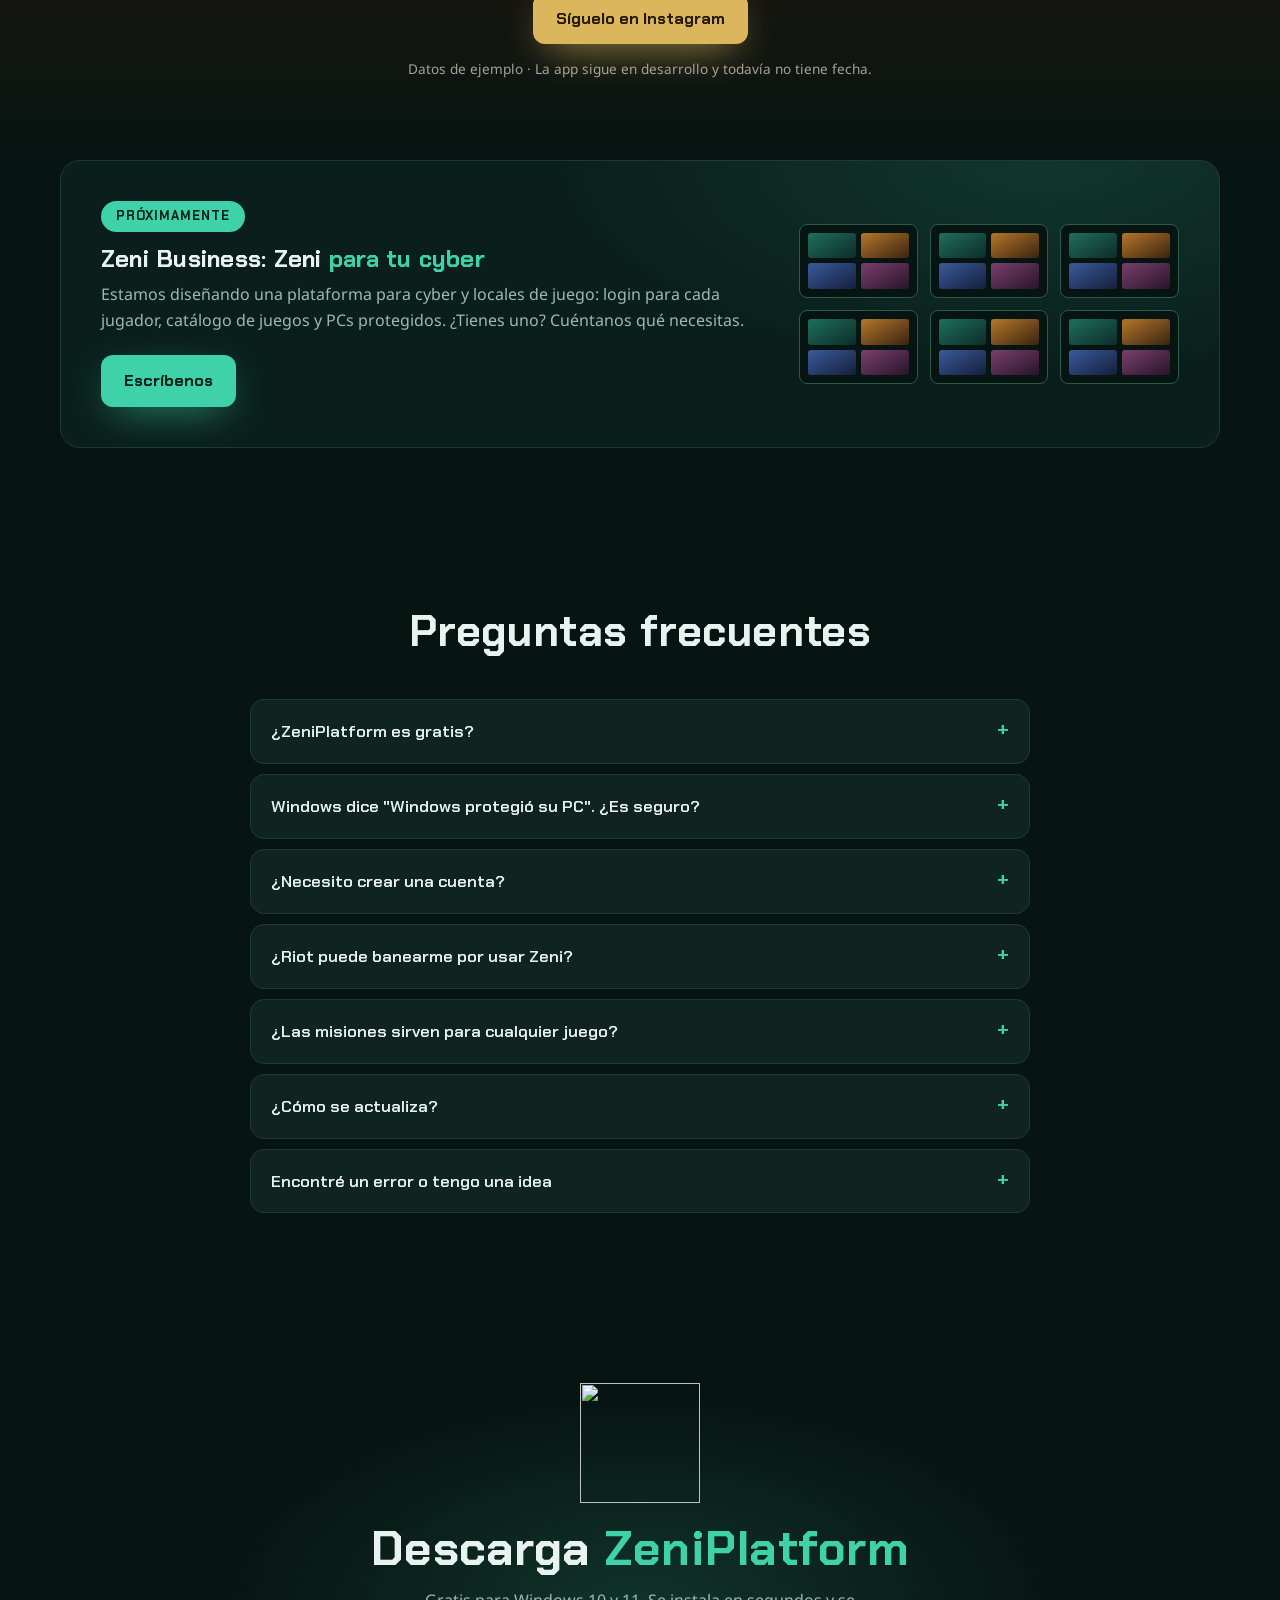
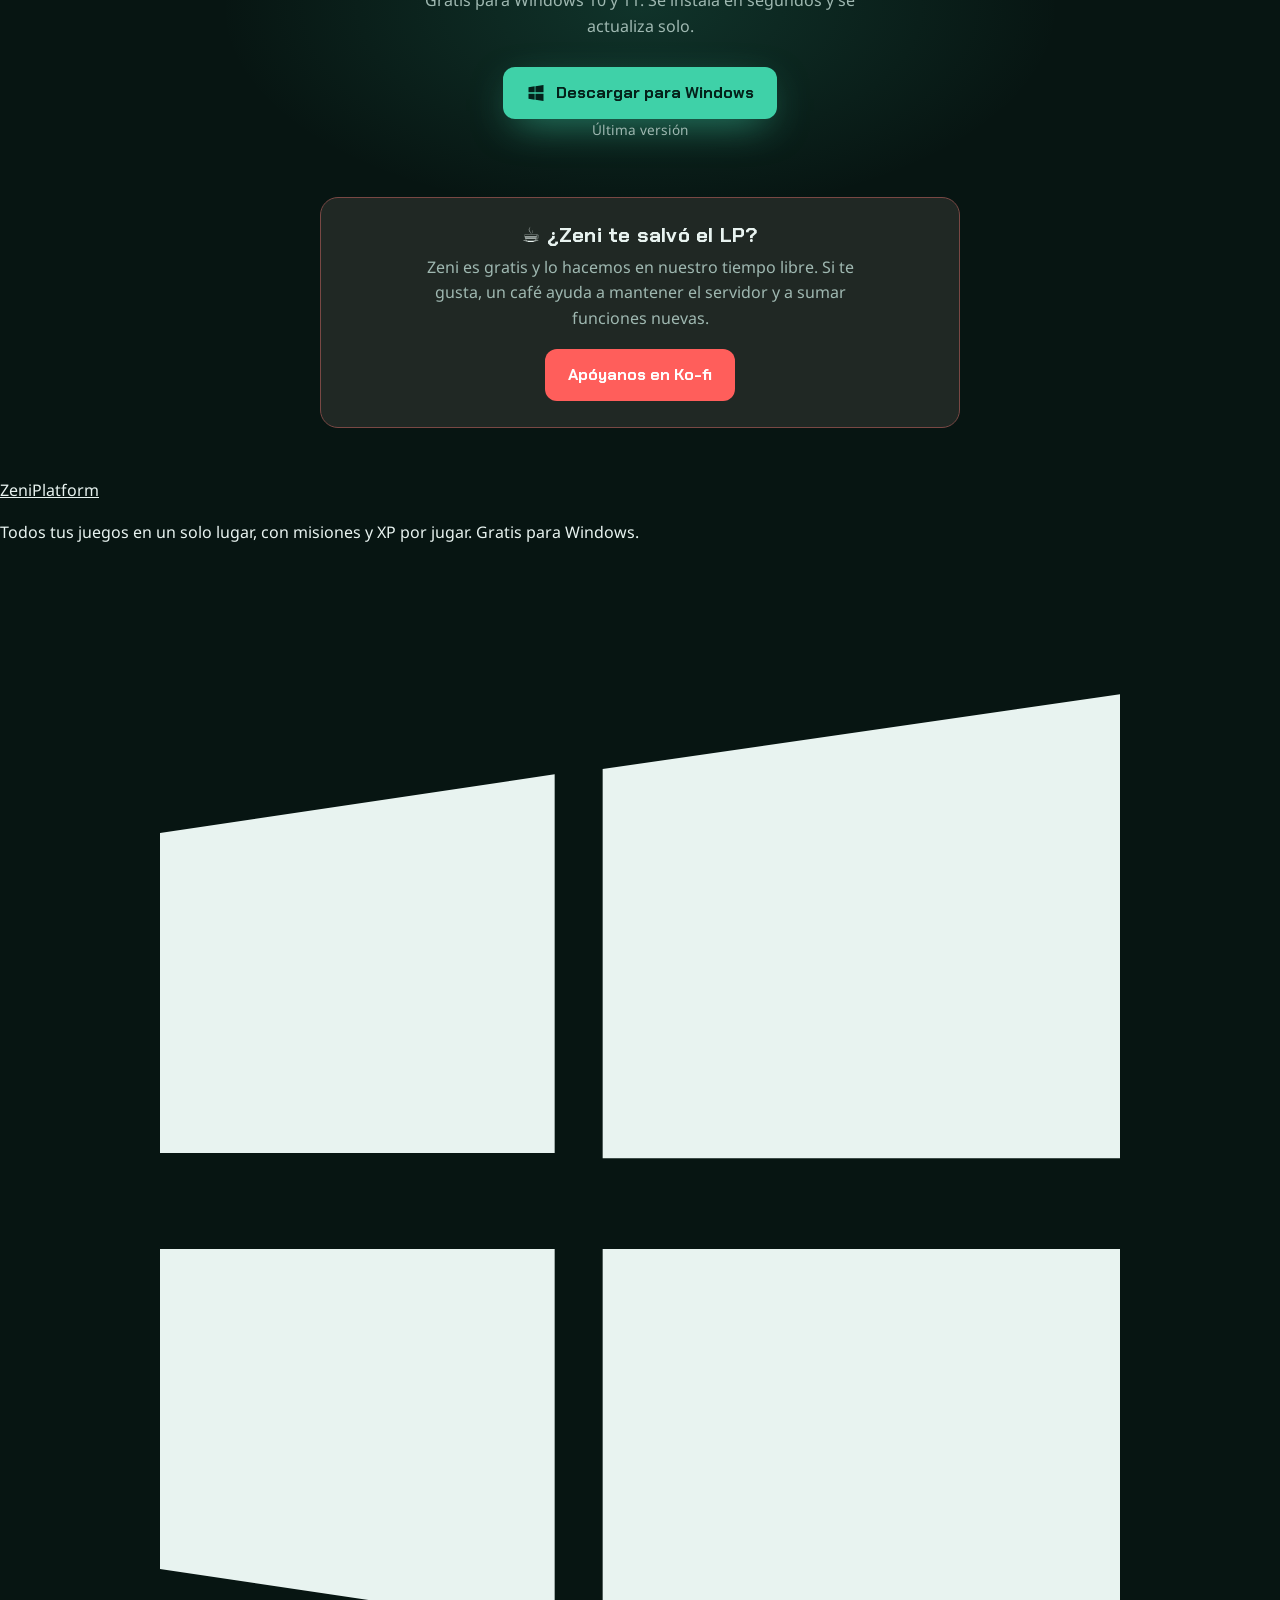
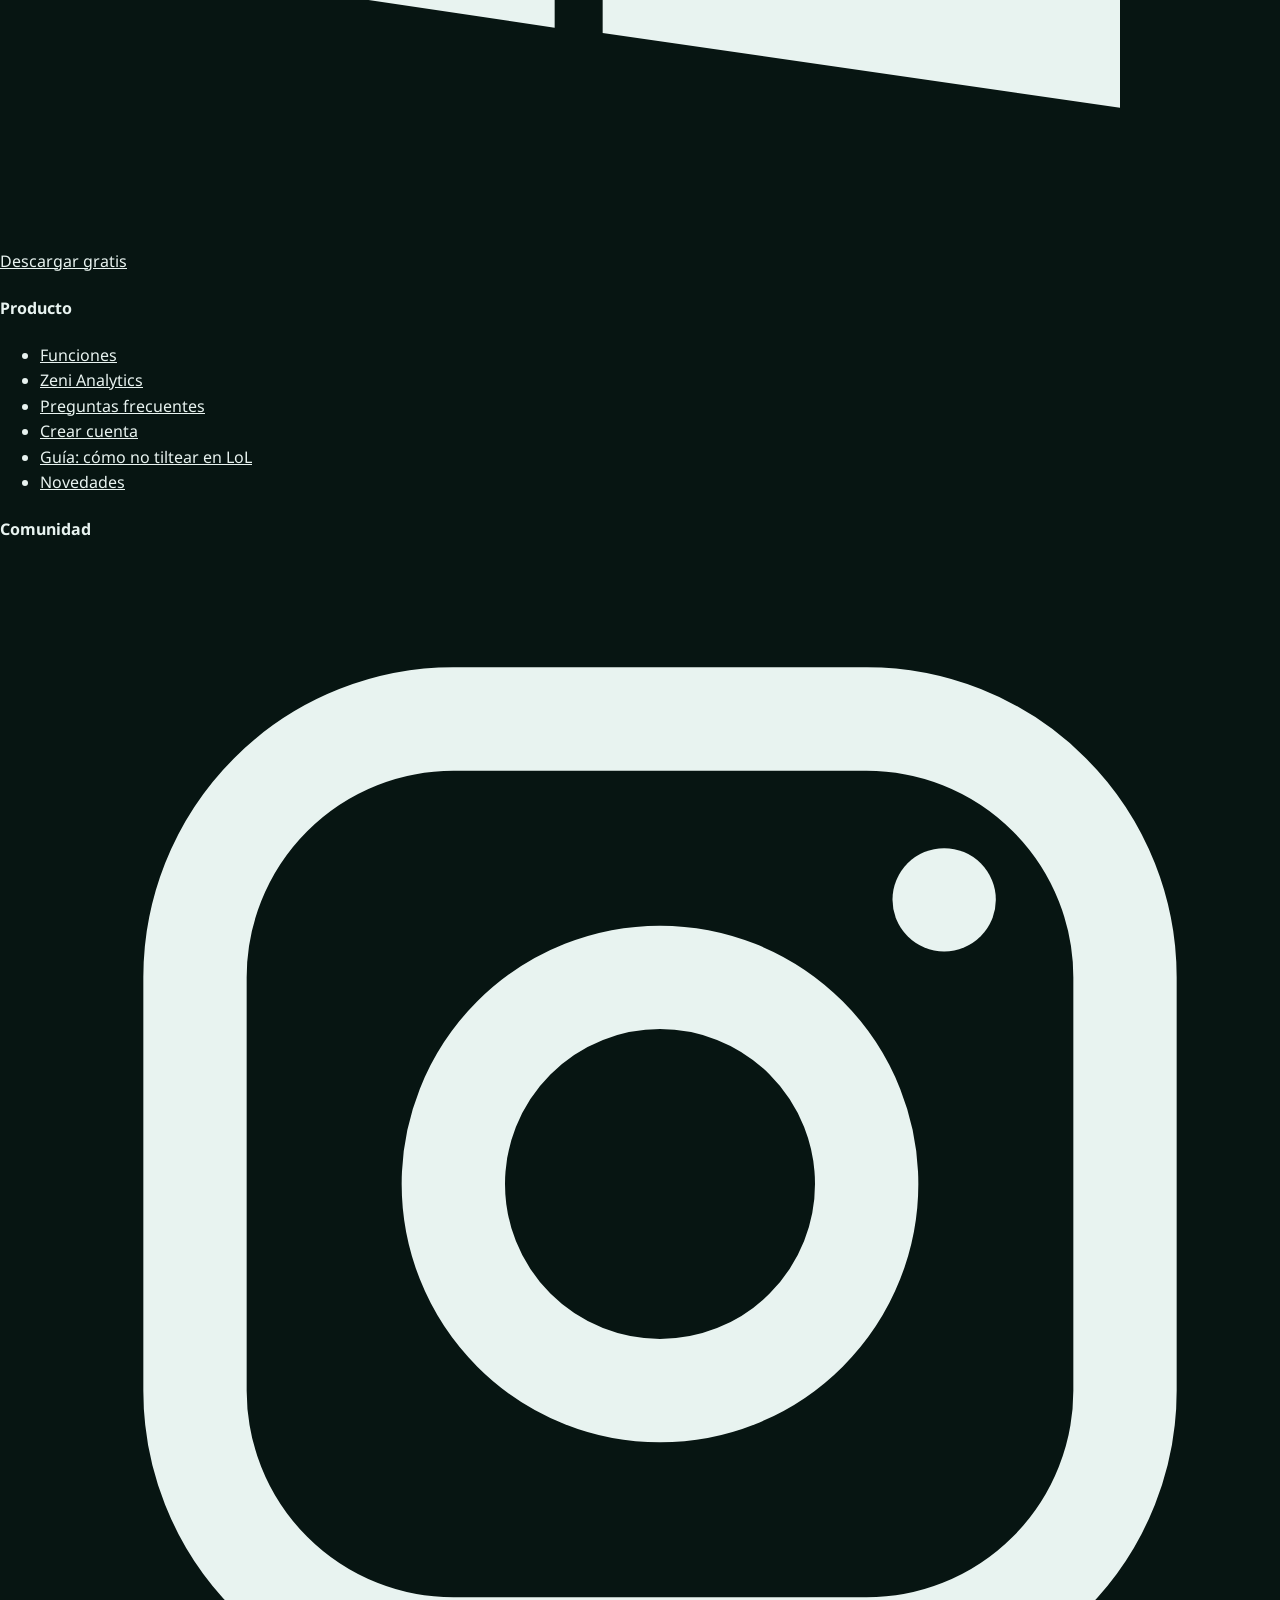
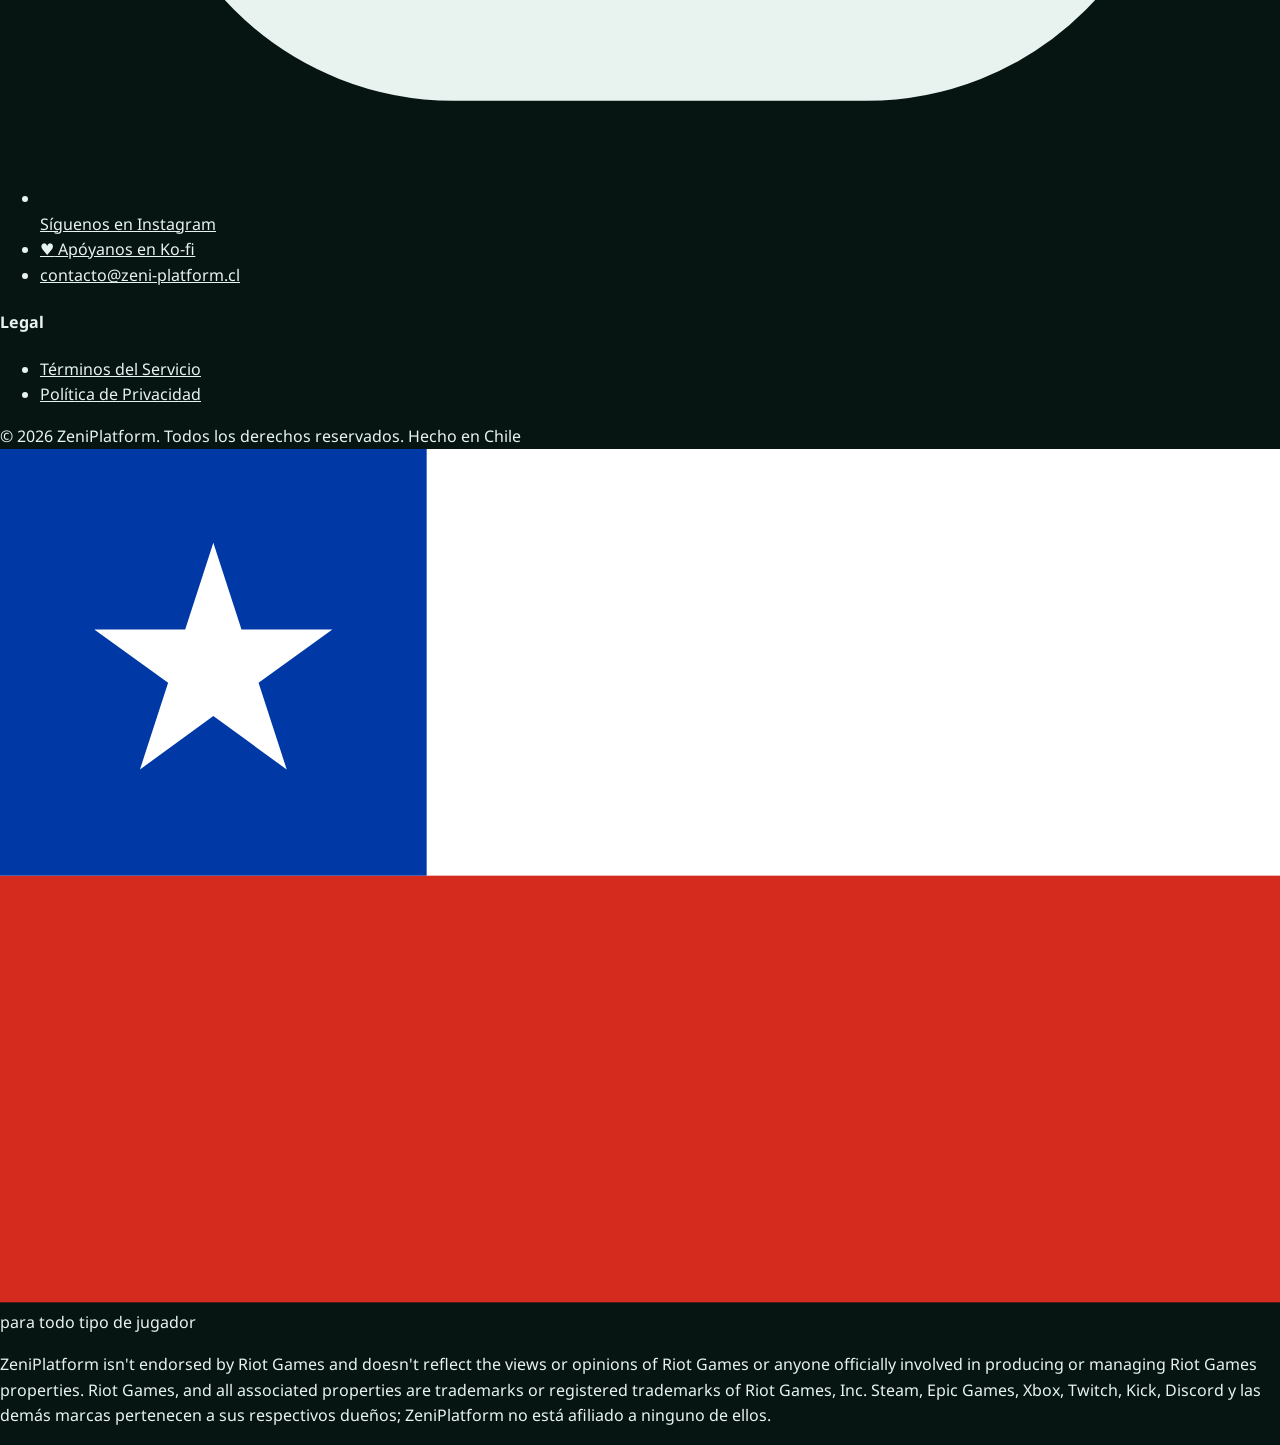
==== commit 3babb89d: "Add player testimonials section to the landing Co-Authored-By: Claude Opus 5.5 <noreply@anthropic.co" ====
--- a/public/index.html
+++ b/public/index.html
@@ -24,7 +24,7 @@
   <meta name="twitter:title" content="ZeniPlatform · Tus juegos, juntos. Tus horas, por fin cuentan.">
   <meta name="twitter:description" content="Gratis para Windows. Tu biblioteca de juegos con tiempo jugado, misiones con XP, recompensas y resumen semanal.">
   <meta name="twitter:image" content="https://www.zeni-platform.cl/img/og.png">
-  <script type="application/ld+json">[{"@context":"https://schema.org","@type":"SoftwareApplication","name":"ZeniPlatform","alternateName":"Zeni","description":"Launcher gratuito para Windows que reúne tus juegos de Steam, Epic, Riot y Xbox, mide el tiempo jugado, da misiones diarias, semanales, mensuales y anuales con XP y arma un resumen semanal para compartir. Para ranked: rango y LP de League of Legends, stop-loss, Modo Zen y matchups de LoLalytics.","applicationCategory":"GameApplication","operatingSystem":"Windows 10, Windows 11","url":"https://www.zeni-platform.cl/","downloadUrl":"https://github.com/ZeniPlatform/Zeni-releases/releases/latest/download/ZeniPlatform-setup.exe","image":"https://www.zeni-platform.cl/img/og.png","screenshot":["https://www.zeni-platform.cl/img/s1-library.webp","https://www.zeni-platform.cl/img/s6-missions.webp","https://www.zeni-platform.cl/img/s7-wrapped.webp","https://www.zeni-platform.cl/img/s3-guard.webp","https://www.zeni-platform.cl/img/s5-live.webp"],"inLanguage":"es","offers":{"@type":"Offer","price":"0","priceCurrency":"USD"},"publisher":{"@type":"Organization","name":"ZeniPlatform","url":"https://www.zeni-platform.cl/","logo":"https://www.zeni-platform.cl/img/icon-192.png","sameAs":["https://www.instagram.com/zeni_platform/"]}},{"@context":"https://schema.org","@type":"FAQPage","mainEntity":[{"@type":"Question","name":"¿ZeniPlatform es gratis?","acceptedAnswer":{"@type":"Answer","text":"Sí, y siempre lo será para jugadores. Sin anuncios y sin vender tus datos. Zeni Analytics y Zeni Business son productos aparte y todavía no tienen precio definido."}},{"@type":"Question","name":"Windows dice \"Windows protegió su PC\". ¿Es seguro?","acceptedAnswer":{"@type":"Answer","text":"Sí. Aparece porque Zeni es una app nueva y todavía no tiene un certificado de firma de Windows. Haz clic en Más información → Ejecutar de todas formas. Las actualizaciones sí van firmadas: Zeni solo instala versiones oficiales."}},{"@type":"Question","name":"¿Necesito crear una cuenta?","acceptedAnswer":{"@type":"Answer","text":"No. La biblioteca, el stop-loss y el límite de ranked funcionan sin cuenta. La cuenta de Zeni es opcional y sirve para ver tu rango de LoL, sincronizar entre PCs y vincular Twitch y Kick."}},{"@type":"Question","name":"¿Riot puede banearme por usar Zeni?","acceptedAnswer":{"@type":"Answer","text":"No. Zeni no toca los archivos del juego ni se mete en las partidas: solo abre el juego y consulta tu rango con la API oficial de Riot, igual que OP.GG."}},{"@type":"Question","name":"¿Las misiones sirven para cualquier juego?","acceptedAnswer":{"@type":"Answer","text":"Sí. Las misiones usan lo que Zeni mide en cualquier juego de tu biblioteca: tiempo jugado, días jugados, juegos distintos y juegos nuevos. Si juegas ranked de LoL o Valorant, también aparecen misiones de ranked."}},{"@type":"Question","name":"¿Cómo se actualiza?","acceptedAnswer":{"@type":"Answer","text":"Solo. Cuando sale una versión nueva, Zeni te avisa y se instala con un clic, sin perder tus datos."}}]}]</script>
+  <script type="application/ld+json">[{"@context":"https://schema.org","@type":"SoftwareApplication","name":"ZeniPlatform","alternateName":"Zeni","description":"Launcher gratuito para Windows que reúne tus juegos de Steam, Epic, Riot y Xbox, mide el tiempo jugado, da misiones diarias, semanales, mensuales y anuales con XP y arma un resumen semanal para compartir. Para ranked: rango y LP de League of Legends, stop-loss, Modo Zen y matchups de LoLalytics.","applicationCategory":"GameApplication","operatingSystem":"Windows 10, Windows 11","url":"https://www.zeni-platform.cl/","downloadUrl":"https://github.com/ZeniPlatform/Zeni-releases/releases/latest/download/ZeniPlatform-setup.exe","image":"https://www.zeni-platform.cl/img/og.png","screenshot":["https://www.zeni-platform.cl/img/s1-library.webp","https://www.zeni-platform.cl/img/s6-missions.webp","https://www.zeni-platform.cl/img/s7-wrapped.webp","https://www.zeni-platform.cl/img/s3-guard.webp","https://www.zeni-platform.cl/img/s5-live.webp"],"inLanguage":"es","offers":{"@type":"Offer","price":"0","priceCurrency":"USD"},"publisher":{"@type":"Organization","name":"ZeniPlatform","url":"https://www.zeni-platform.cl/","logo":"https://www.zeni-platform.cl/img/icon-192.png","sameAs":["https://www.instagram.com/zeni_platform/"]}},{"@context":"https://schema.org","@type":"FAQPage","mainEntity":[{"@type":"Question","name":"¿ZeniPlatform es gratis?","acceptedAnswer":{"@type":"Answer","text":"Sí, y siempre lo será para jugadores. Sin anuncios y sin vender tus datos. Zeni Analytics y Zeni Business son productos aparte y todavía no tienen precio definido."}},{"@type":"Question","name":"Windows dice \"Windows protegió su PC\". ¿Es seguro?","acceptedAnswer":{"@type":"Answer","text":"Sí. Aparece porque Zeni es una app nueva y todavía no tiene un certificado de firma de Windows. Haz clic en Más información → Ejecutar de todas formas. Las actualizaciones sí van firmadas: Zeni solo instala versiones oficiales."}},{"@type":"Question","name":"¿Necesito crear una cuenta?","acceptedAnswer":{"@type":"Answer","text":"No. La biblioteca, el stop-loss y el límite de ranked funcionan sin cuenta. La cuenta de Zeni es opcional y sirve para ver tu rango de LoL, sincronizar entre PCs y vincular Twitch y Kick."}},{"@type":"Question","name":"¿Riot puede banearme por usar Zeni?","acceptedAnswer":{"@type":"Answer","text":"No. Zeni no toca los archivos del juego ni se mete en las partidas: solo abre el juego y consulta tu rango con la API oficial de Riot, igual que OP.GG."}},{"@type":"Question","name":"¿Las misiones sirven para cualquier juego?","acceptedAnswer":{"@type":"Answer","text":"Sí. Las misiones usan lo que Zeni mide en cualquier juego de tu biblioteca: tiempo jugado, días jugados, juegos distintos y juegos nuevos."}},{"@type":"Question","name":"¿Cómo se actualiza?","acceptedAnswer":{"@type":"Answer","text":"Solo. Cuando sale una versión nueva, Zeni te avisa y se instala con un clic, sin perder tus datos."}}]}]</script>
   <link rel="preconnect" href="https://fonts.googleapis.com">
   <link rel="preconnect" href="https://fonts.gstatic.com" crossorigin>
   <link href="https://fonts.googleapis.com/css2?family=Chakra+Petch:wght@600;700&family=Noto+Sans:wght@400;500;600&display=swap" rel="stylesheet">
@@ -213,6 +213,13 @@
     .za-btn { background: var(--gold); color: #241a05; box-shadow: 0 12px 40px -14px var(--gold); }
     .za-btn:hover { filter: brightness(1.08); }
     #business { padding-top: 0; }
+    .quotes { display: grid; grid-template-columns: repeat(2, minmax(0, 1fr)); grid-auto-rows: 1fr; gap: 18px; }
+    .quote { display: flex; flex-direction: column; justify-content: space-between; gap: 20px; margin: 0; padding: 26px; border-radius: 16px; border: 1px solid var(--line); background: var(--panel); }
+    .quote blockquote { margin: 0; color: var(--ink); line-height: 1.6; }
+    .quote figcaption { display: flex; align-items: center; gap: 10px; font-family: var(--display); font-weight: 700; white-space: nowrap; }
+    .quote figcaption span { color: var(--ink-dim); font-family: var(--body); font-weight: 400; font-size: .9rem; }
+    .quote figcaption i { display: grid; place-items: center; width: 34px; height: 34px; border-radius: 50%; background: var(--jade); color: var(--jade-ink); font-style: normal; }
+    @media (max-width: 800px) { .quotes { grid-template-columns: minmax(0, 1fr); } }
     .zb-box { display: grid; grid-template-columns: minmax(0, 1fr) minmax(0, 380px); align-items: center; gap: 40px; padding: 40px; border-radius: 20px; border: 1px solid #1f3a34; background: radial-gradient(700px 300px at 85% 0%, rgba(63, 209, 168, .13), transparent 70%), #0a1f1b; }
     .zb-soon { display: table; margin-bottom: 14px; padding: 5px 15px; border-radius: 999px; background: var(--jade); color: var(--jade-ink); font-family: var(--display); font-weight: 700; font-size: .8rem; letter-spacing: .08em; text-transform: uppercase; }
     .zb-box h2 { margin: 0 0 10px; }
@@ -440,6 +447,33 @@
       </div>
     </section>
 
+    <section id="opiniones">
+      <div class="wrap">
+        <div class="section-head reveal">
+          <h2>Lo que dicen quienes <em>ya lo probaron</em></h2>
+          <p>Personas que ya probaron Zeni, con sus propias palabras.</p>
+        </div>
+        <div class="quotes">
+          <figure class="quote reveal" style="--d:0s">
+            <blockquote>"Me encanta la plataforma, me hace más cómodo poder jugar y ver Twitch sin necesidad de tener el navegador gastándome recursos."</blockquote>
+            <figcaption><i aria-hidden="true">K</i>Kevin</figcaption>
+          </figure>
+          <figure class="quote reveal" style="--d:0.1s">
+            <blockquote>"La App me pareció muy bonita estéticamente, se me hace cómodo encontrar los accesos a mis juegos desde un solo lugar, además los avatares y misiones le agregan emoción al jugar."</blockquote>
+            <figcaption><i aria-hidden="true">V</i>Valentina</figcaption>
+          </figure>
+          <figure class="quote reveal" style="--d:0.2s">
+            <blockquote>"Tenía el escritorio plagado en juegos, pero con Zeni ahora tengo todo ordenado en un solo sitio, además que me encanta jugar Fortnite y siempre lo tengo como mi juego más jugado."</blockquote>
+            <figcaption><i aria-hidden="true">A</i>Axel <span>· Equipo de Zeni</span></figcaption>
+          </figure>
+          <figure class="quote reveal" style="--d:0.3s">
+            <blockquote>"Juego LoL hace mucho tiempo, y existen mil sitios web que me ayudan con información de mis rankeds, pero Zeni es distinto, me ha ayudado a destiltearme y seguir jugando con buen mental."</blockquote>
+            <figcaption><i aria-hidden="true">J</i>Jorge <span>· Equipo de Zeni</span></figcaption>
+          </figure>
+        </div>
+      </div>
+    </section>
+
     <section id="ranked">
       <div class="wrap">
         <div class="section-head reveal">
@@ -634,7 +668,7 @@
           <details class="reveal"><summary>Windows dice "Windows protegió su PC". ¿Es seguro?</summary><p>Sí. Aparece porque Zeni es una app nueva y todavía no tiene un certificado de firma de Windows (son muy caros para un proyecto independiente). Haz clic en <b>Más información → Ejecutar de todas formas</b>. Las actualizaciones sí van firmadas: Zeni solo instala versiones oficiales.</p></details>
           <details class="reveal"><summary>¿Necesito crear una cuenta?</summary><p>No. La biblioteca, el stop-loss y el límite de ranked funcionan sin cuenta. La cuenta de Zeni es opcional y sirve para ver tu rango de LoL, sincronizar entre PCs, vincular Twitch, Kick y Discord, y ganar XP con misiones y logros.</p></details>
           <details class="reveal"><summary>¿Riot puede banearme por usar Zeni?</summary><p>No. Zeni no toca los archivos del juego ni se mete en las partidas: solo abre el juego y consulta tu rango con la API oficial de Riot, igual que OP.GG.</p></details>
-          <details class="reveal"><summary>¿Las misiones sirven para cualquier juego?</summary><p>Sí. Las misiones usan lo que Zeni mide en cualquier juego de tu biblioteca: tiempo jugado, días jugados, juegos distintos y juegos nuevos. Si juegas ranked de LoL o Valorant, también aparecen misiones de ranked. Para reclamar la XP necesitas una cuenta de Zeni (gratis).</p></details>
+          <details class="reveal"><summary>¿Las misiones sirven para cualquier juego?</summary><p>Sí. Las misiones usan lo que Zeni mide en cualquier juego de tu biblioteca: tiempo jugado, días jugados, juegos distintos y juegos nuevos. Para reclamar la XP necesitas una cuenta de Zeni (gratis).</p></details>
           <details class="reveal"><summary>¿Cómo se actualiza?</summary><p>Solo. Cuando sale una versión nueva, Zeni te avisa y se instala con un clic, sin perder tus datos.</p></details>
           <details class="reveal"><summary>Encontré un error o tengo una idea</summary><p>¡Cuéntanos! Dentro de Zeni, en la barra lateral, toca <b>Enviar comentarios</b>. Leemos todos los mensajes.</p></details>
         </div>
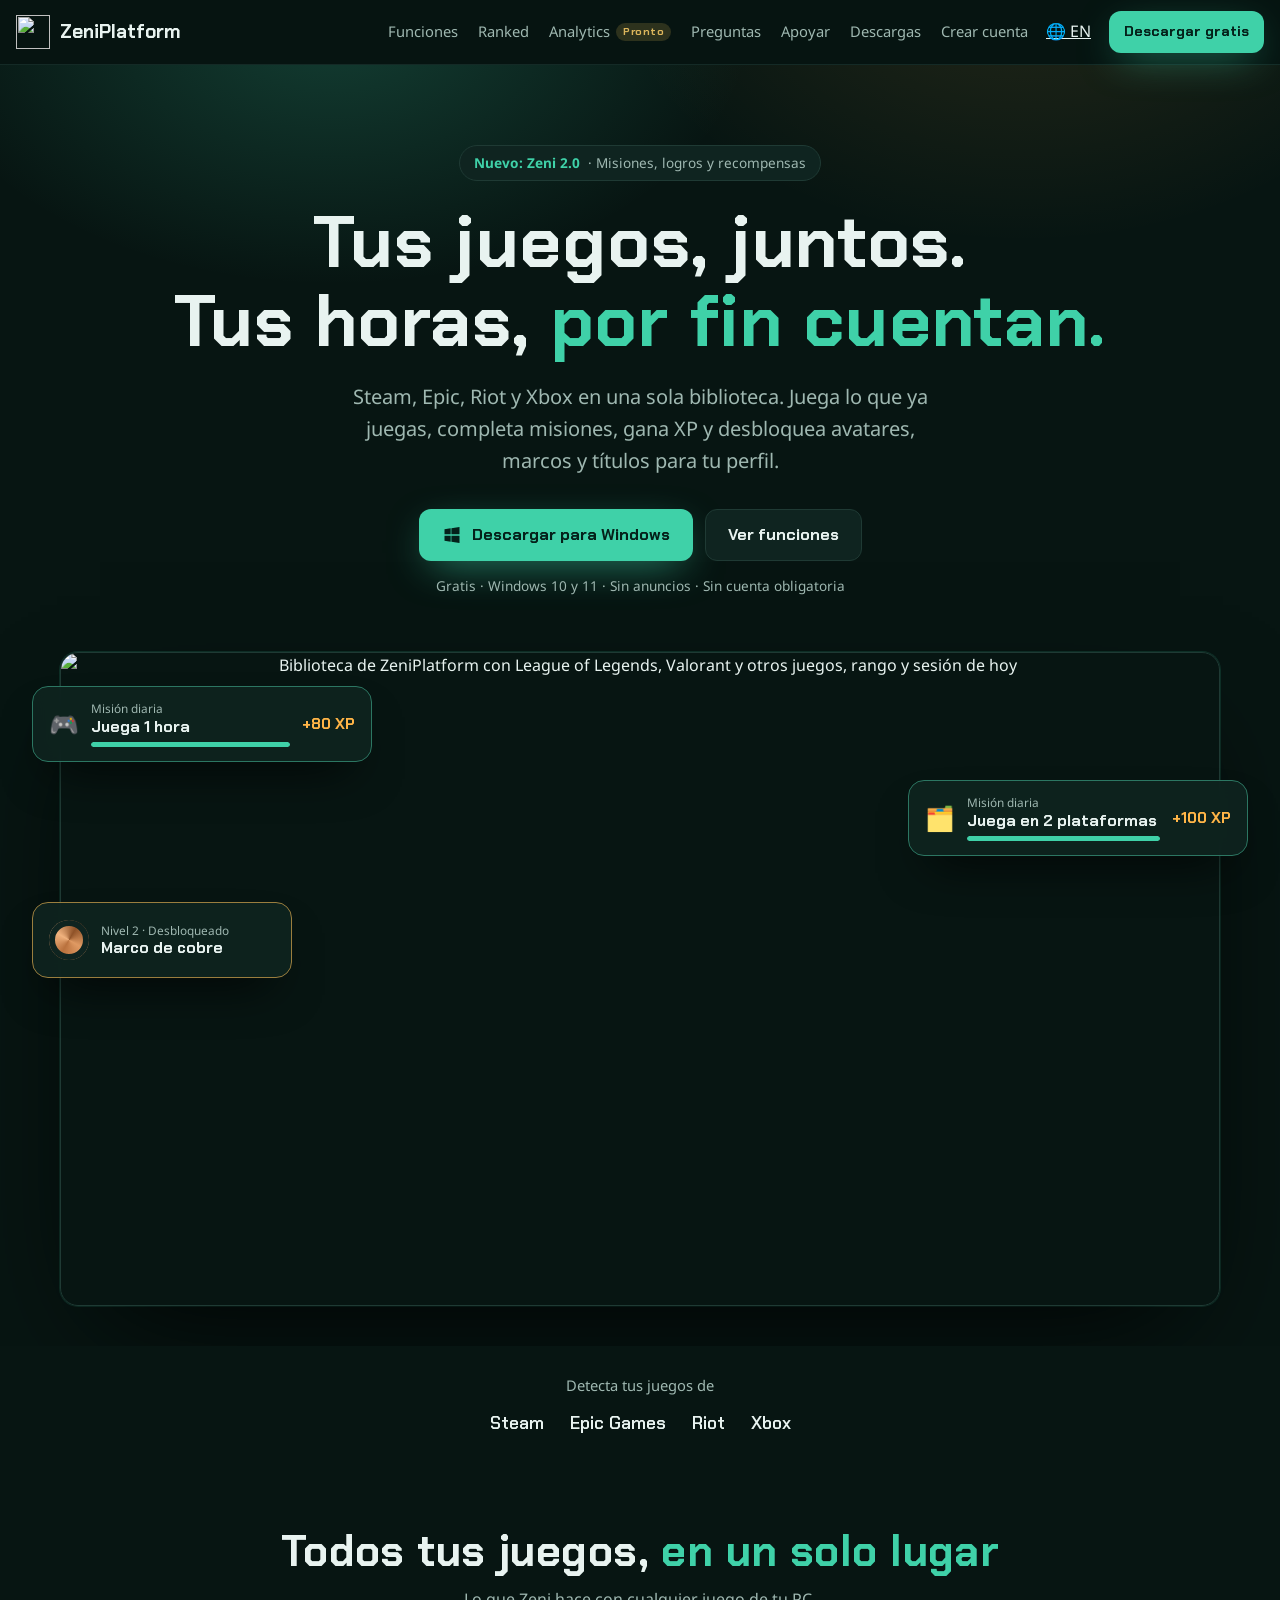
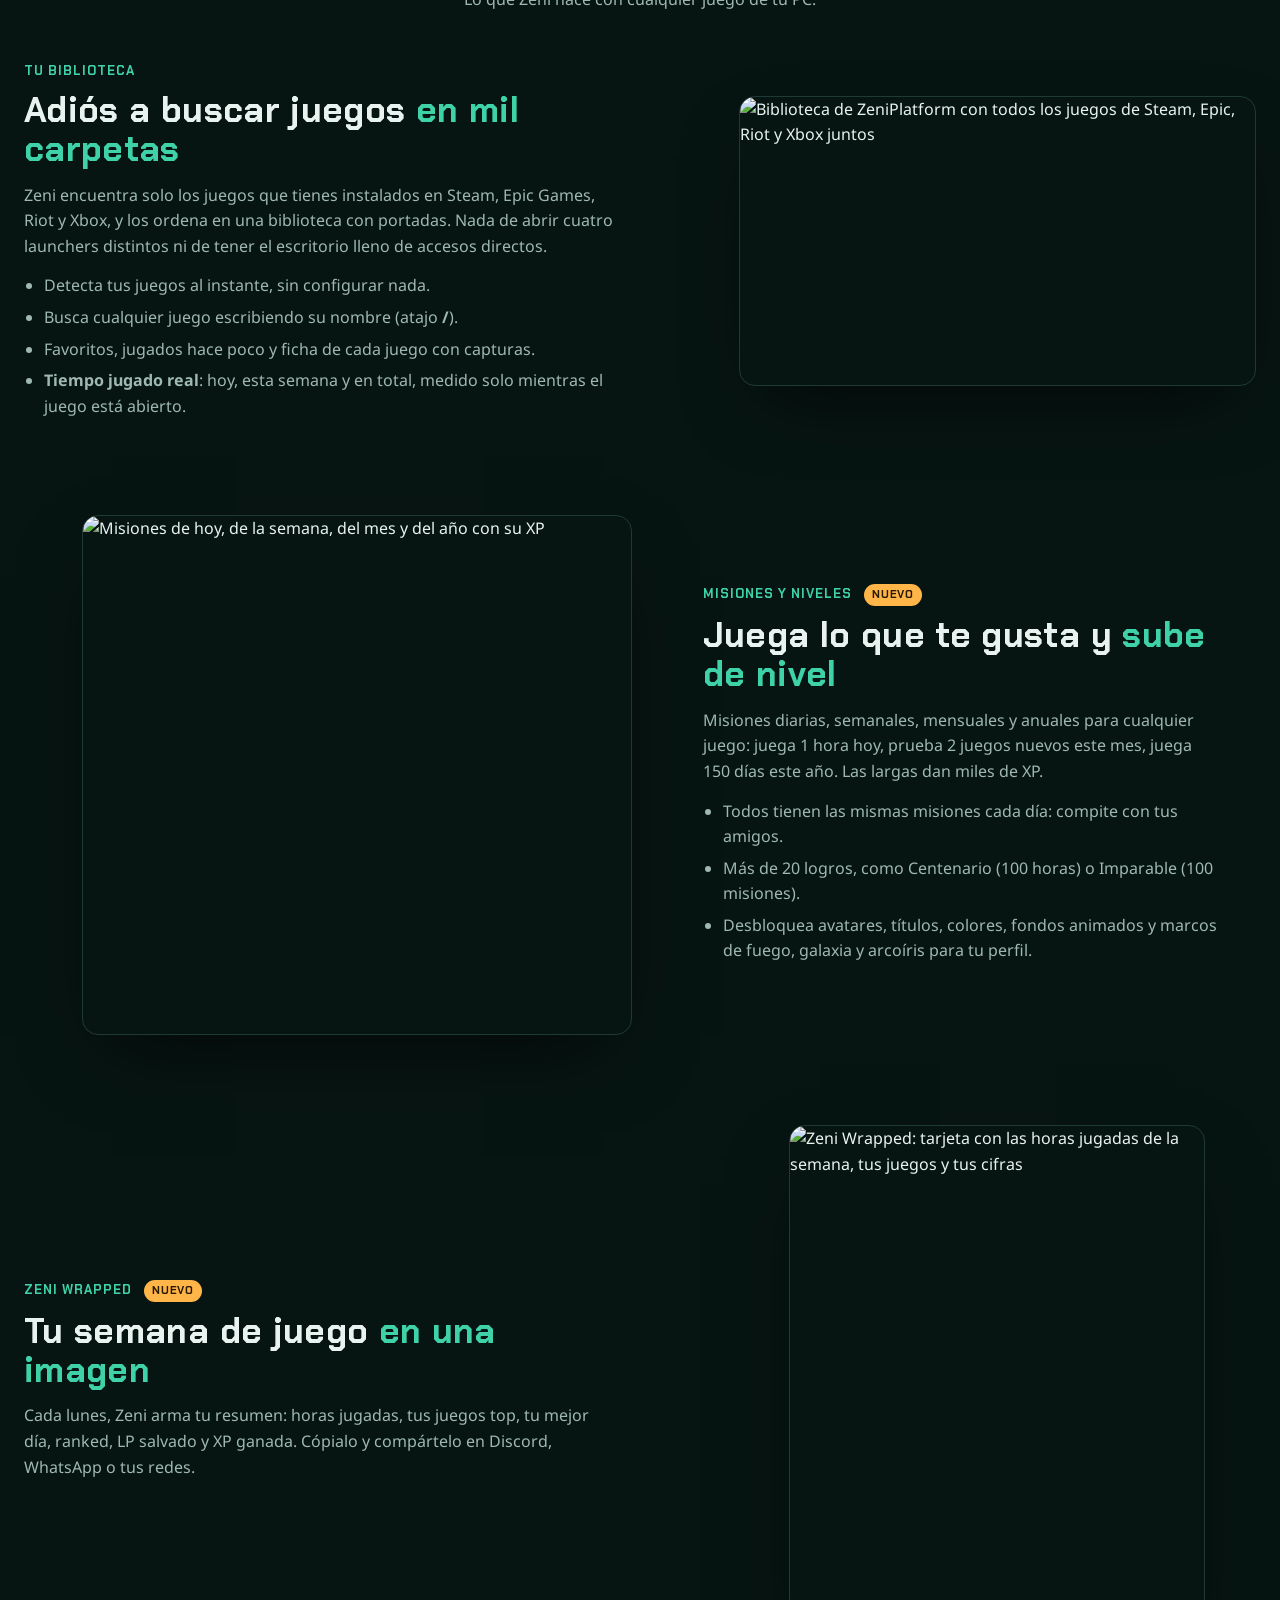
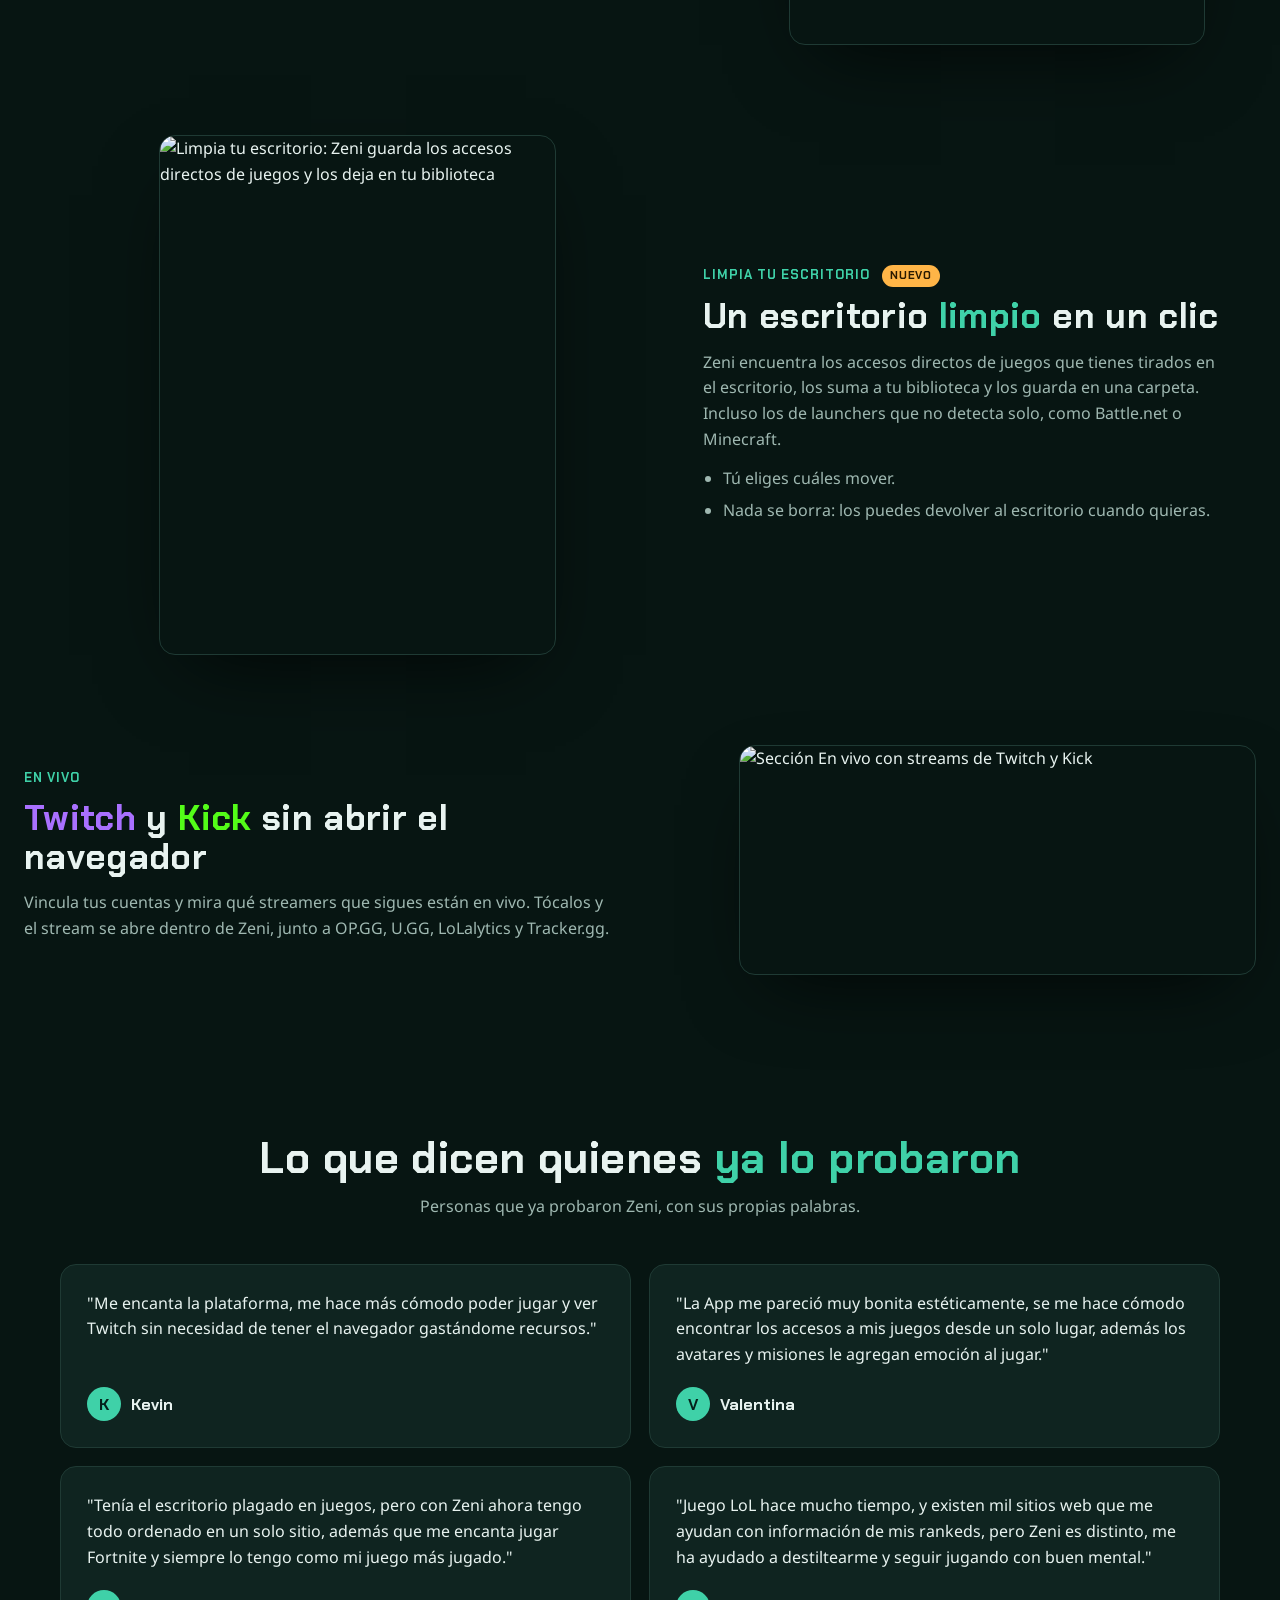
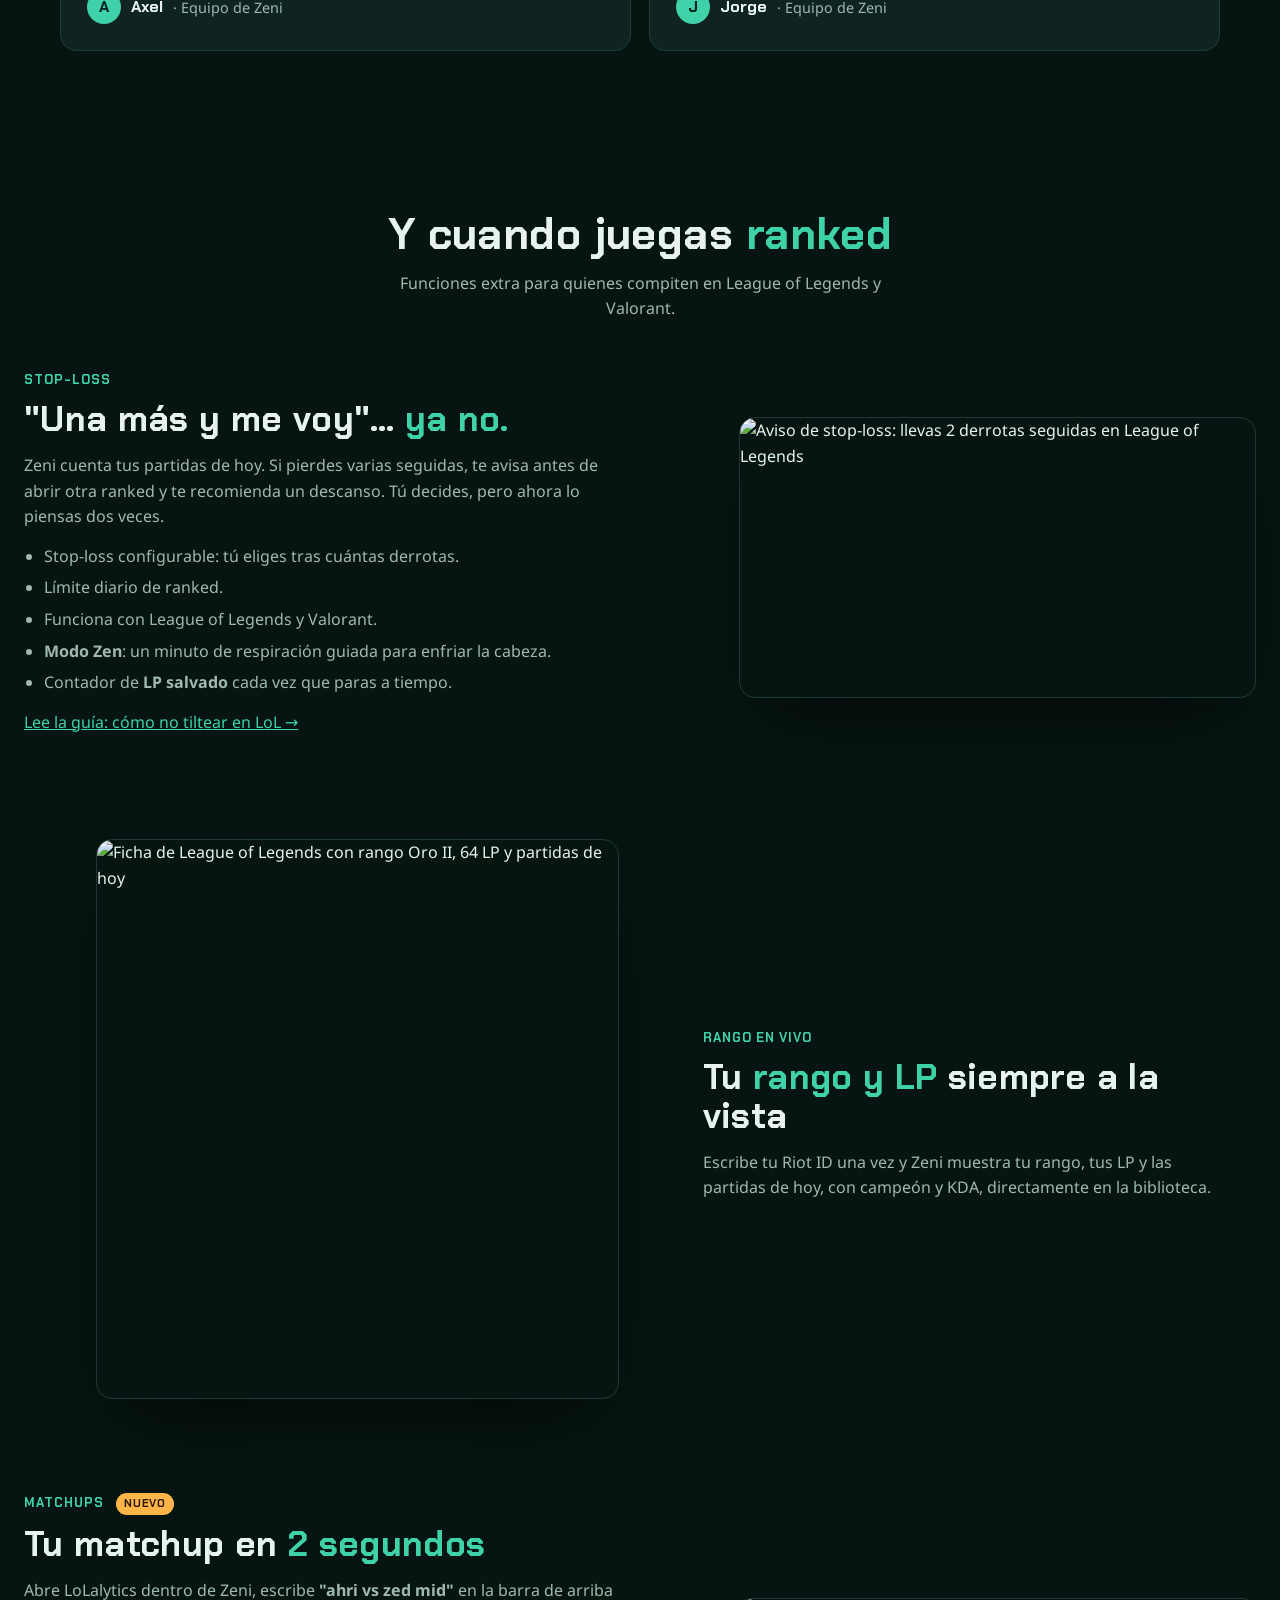
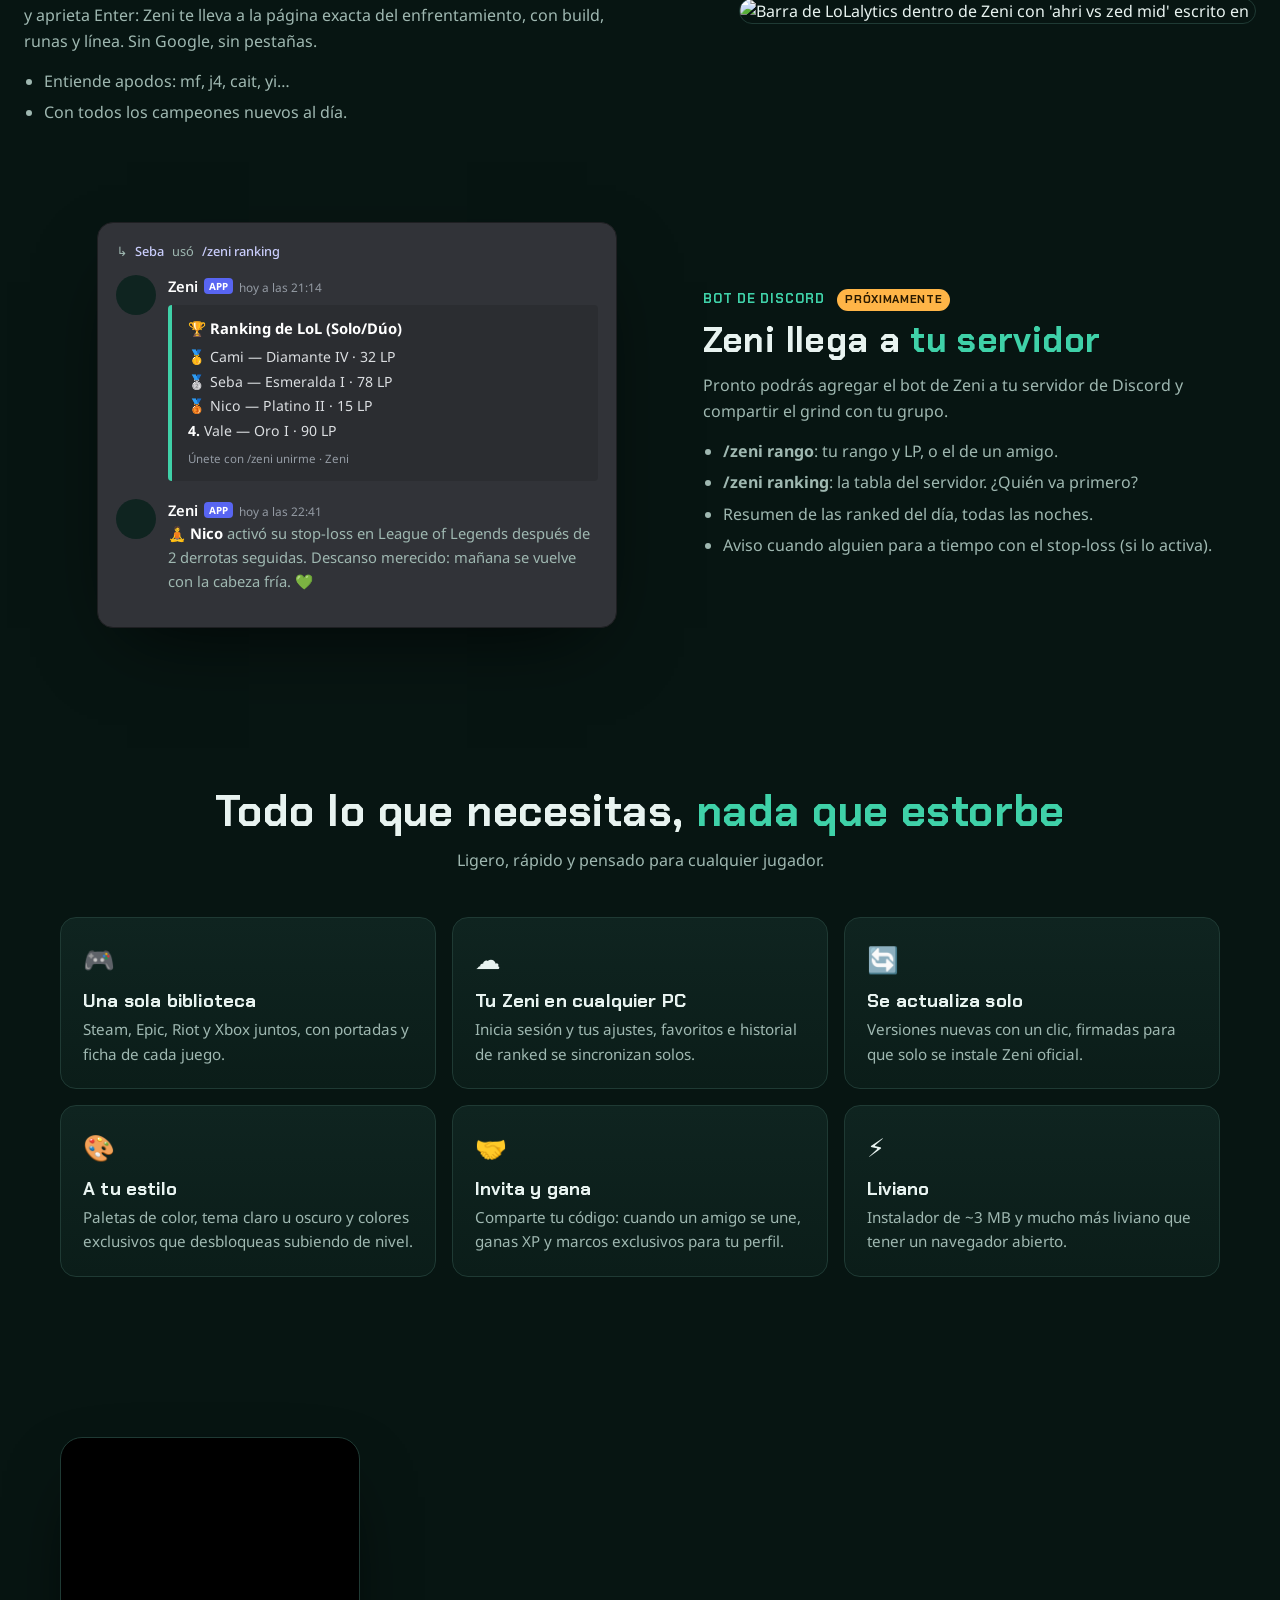
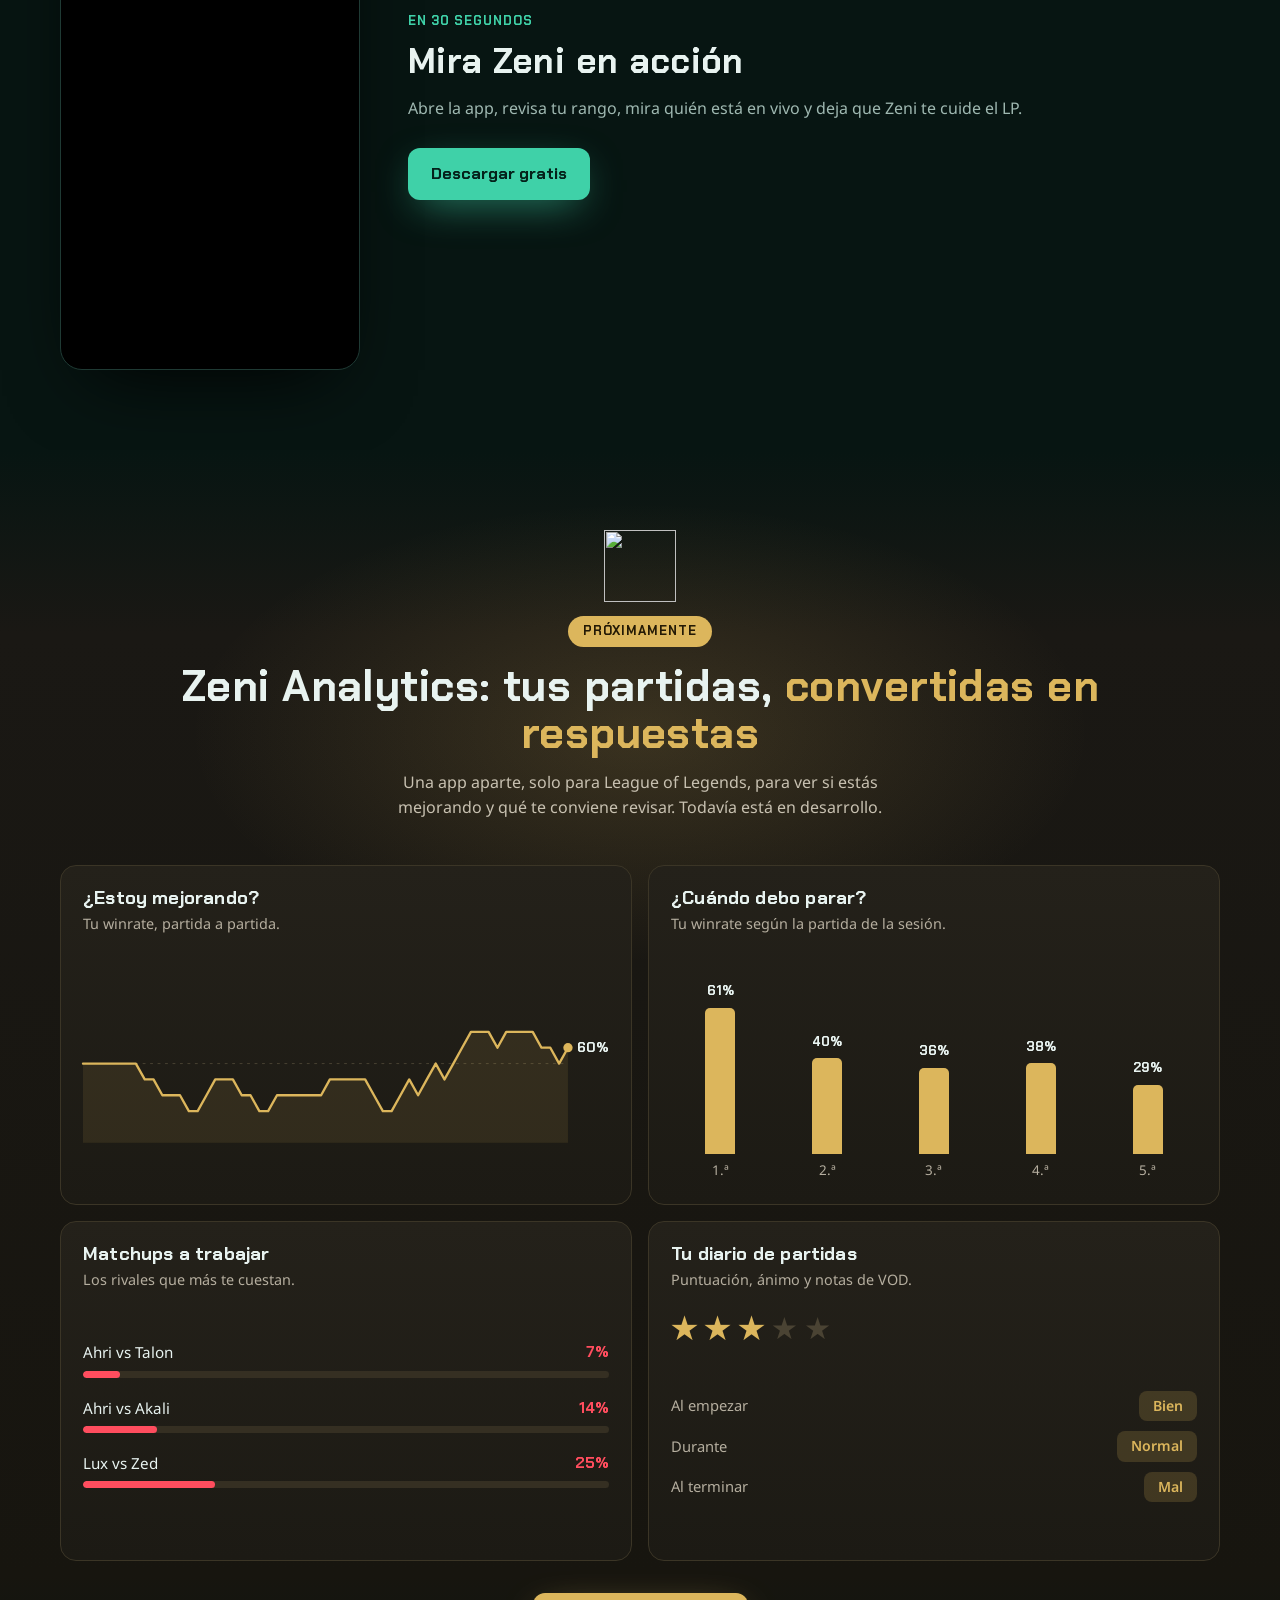
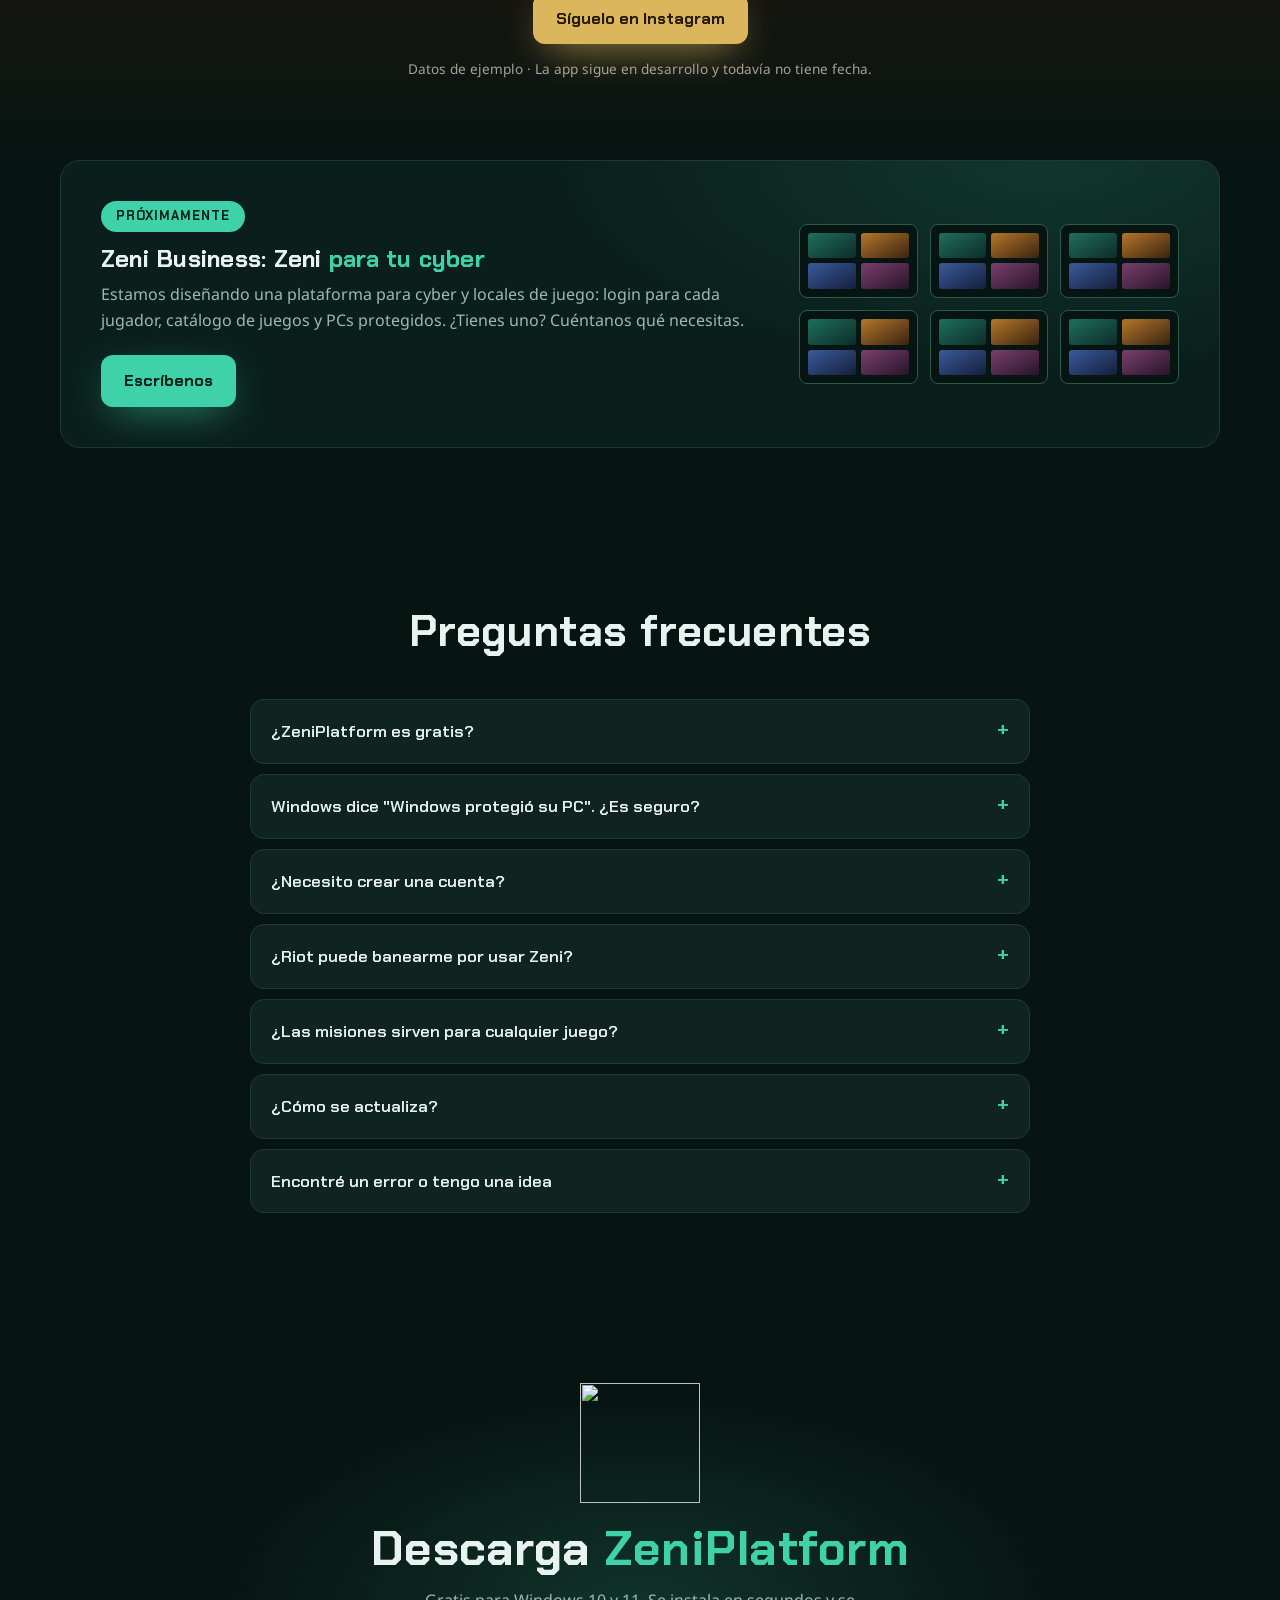
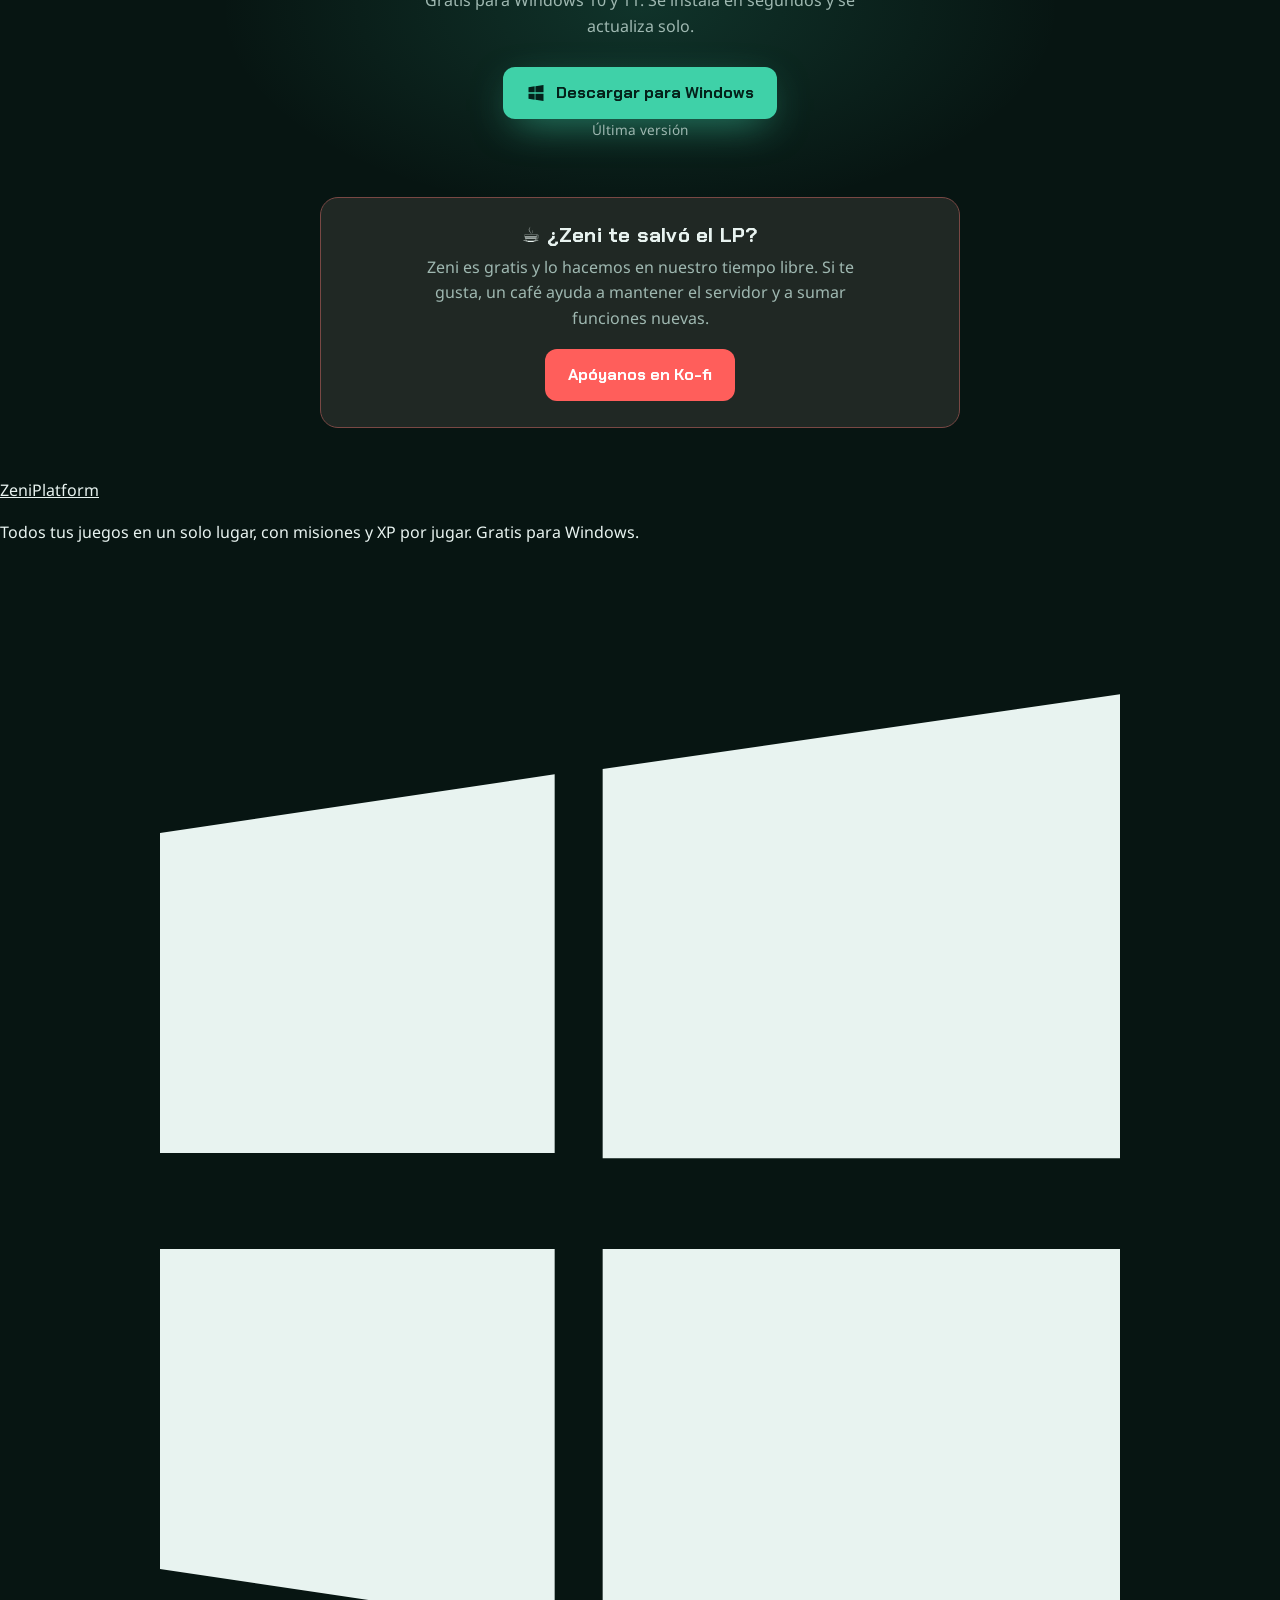
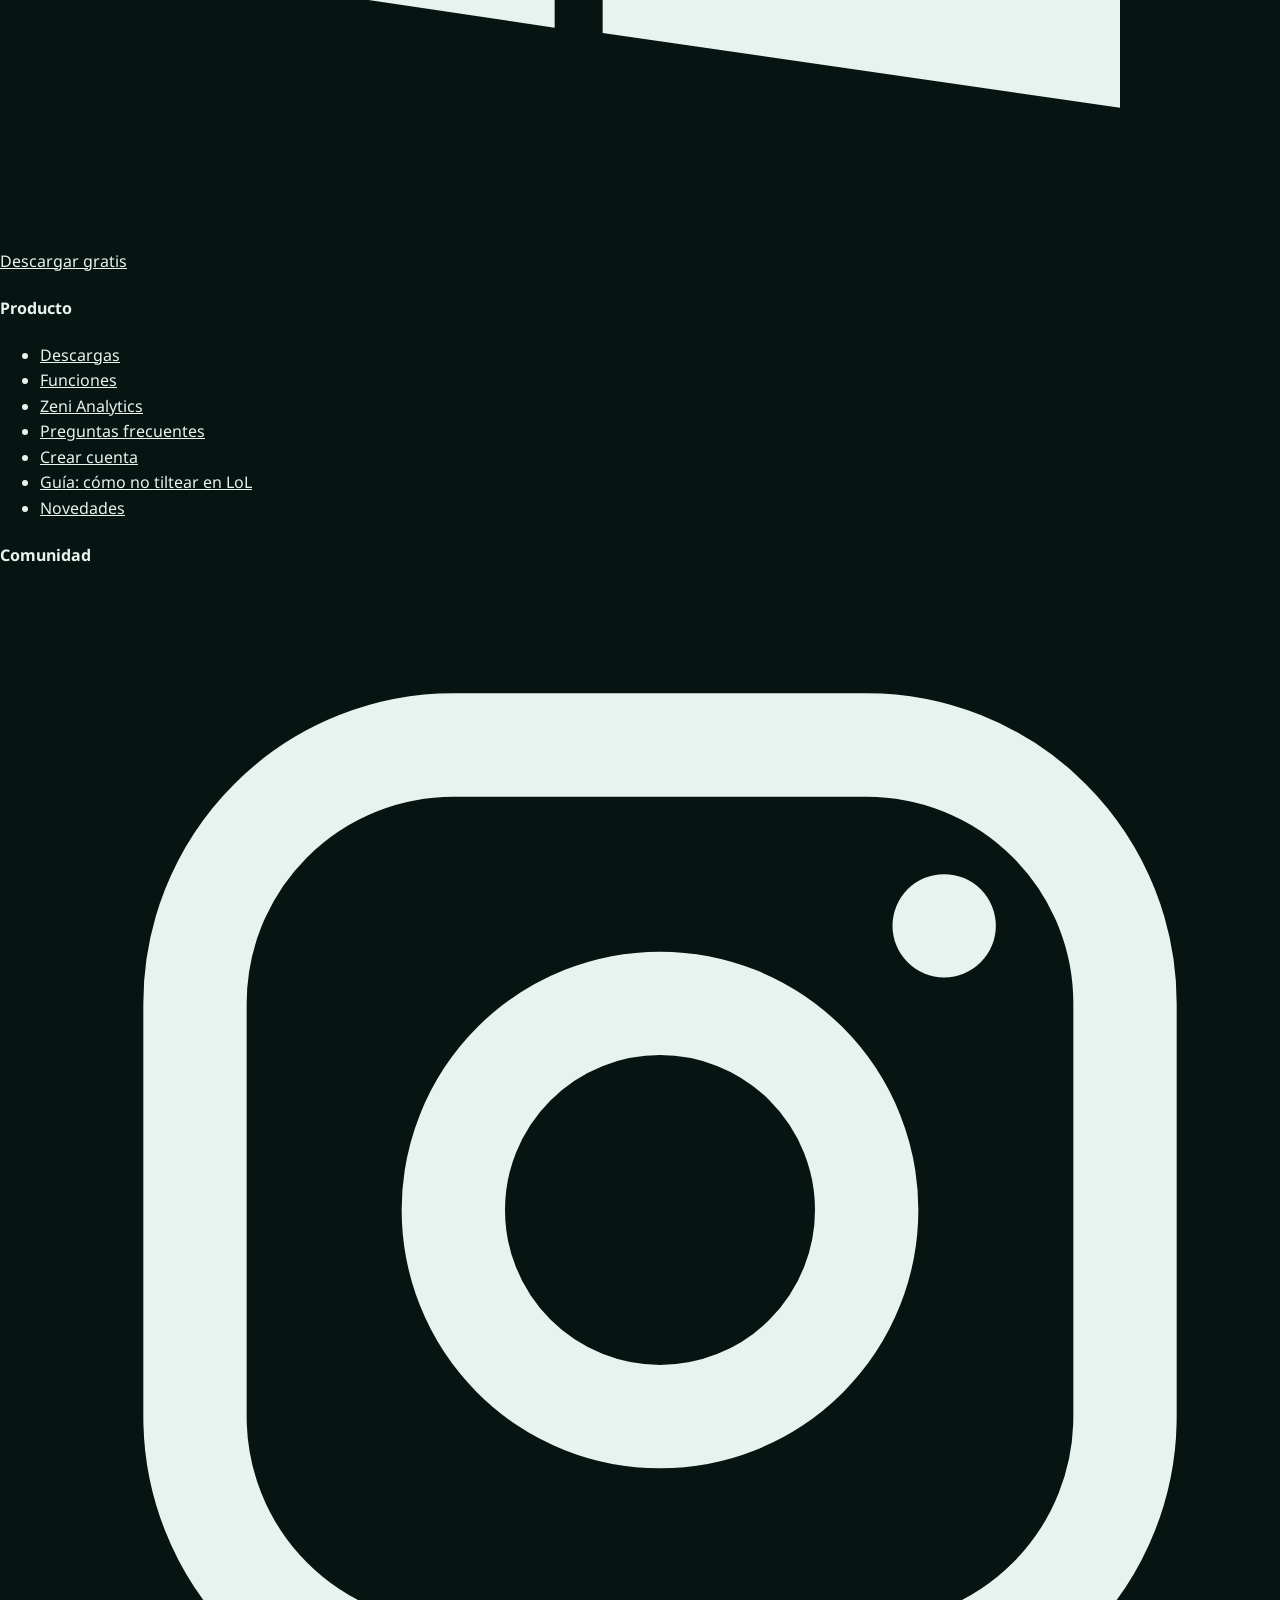
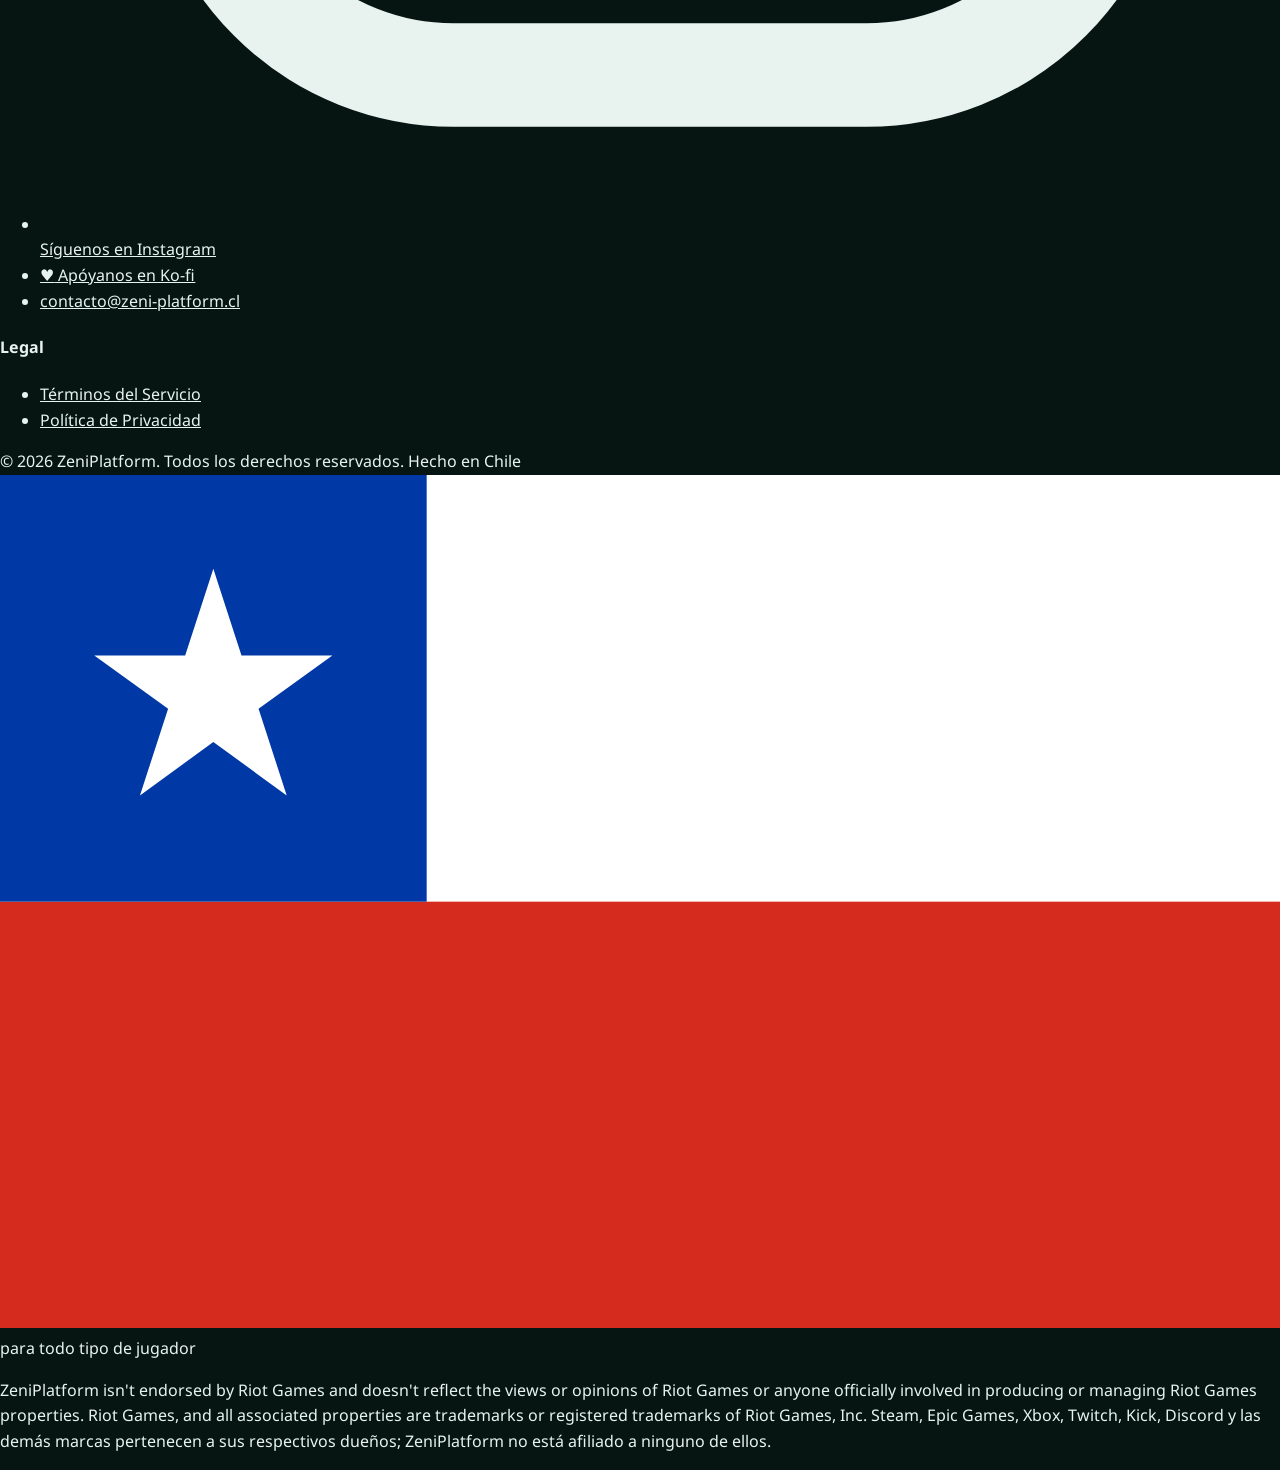
==== commit 2145cfa8: "Add downloads page with coming soon apps Co-Authored-By: Claude Opus 5.5 <noreply@anthropic.com>" ====
--- a/public/index.html
+++ b/public/index.html
@@ -295,7 +295,7 @@
       .f1, .f3 { left: 12px; } .f2 { right: 12px; }
       .feature.reveal > :first-child, .feature.reveal > :last-child, .feature.flip.reveal > :first-child, .feature.flip.reveal > :last-child { transform: translateY(24px); }
     }
-    @media (max-width: 1120px) {
+    @media (max-width: 1170px) {
       .nav-toggle { display: block; }
       .nav .wrap .lang-switch { margin-left: auto; }
       .nav-ind { display: none; }
@@ -329,6 +329,7 @@
         <a href="#analytics">Analytics <span class="soon">Pronto</span></a>
         <a href="#preguntas">Preguntas</a>
         <a href="#apoyar">Apoyar</a>
+        <a href="/descargas">Descargas</a>
         <a href="/registro">Crear cuenta</a>
       </nav>
       <a class="lang-switch" href="/en/" hreflang="en" lang="en" aria-label="Switch to English" title="Switch to English"><span aria-hidden="true">🌐</span> EN</a>
@@ -711,6 +712,7 @@
         <nav class="f-col" aria-label="Producto">
           <h4>Producto</h4>
           <ul>
+            <li><a href="/descargas">Descargas</a></li>
             <li><a href="#funciones">Funciones</a></li>
             <li><a href="#analytics">Zeni Analytics</a></li>
             <li><a href="#preguntas">Preguntas frecuentes</a></li>
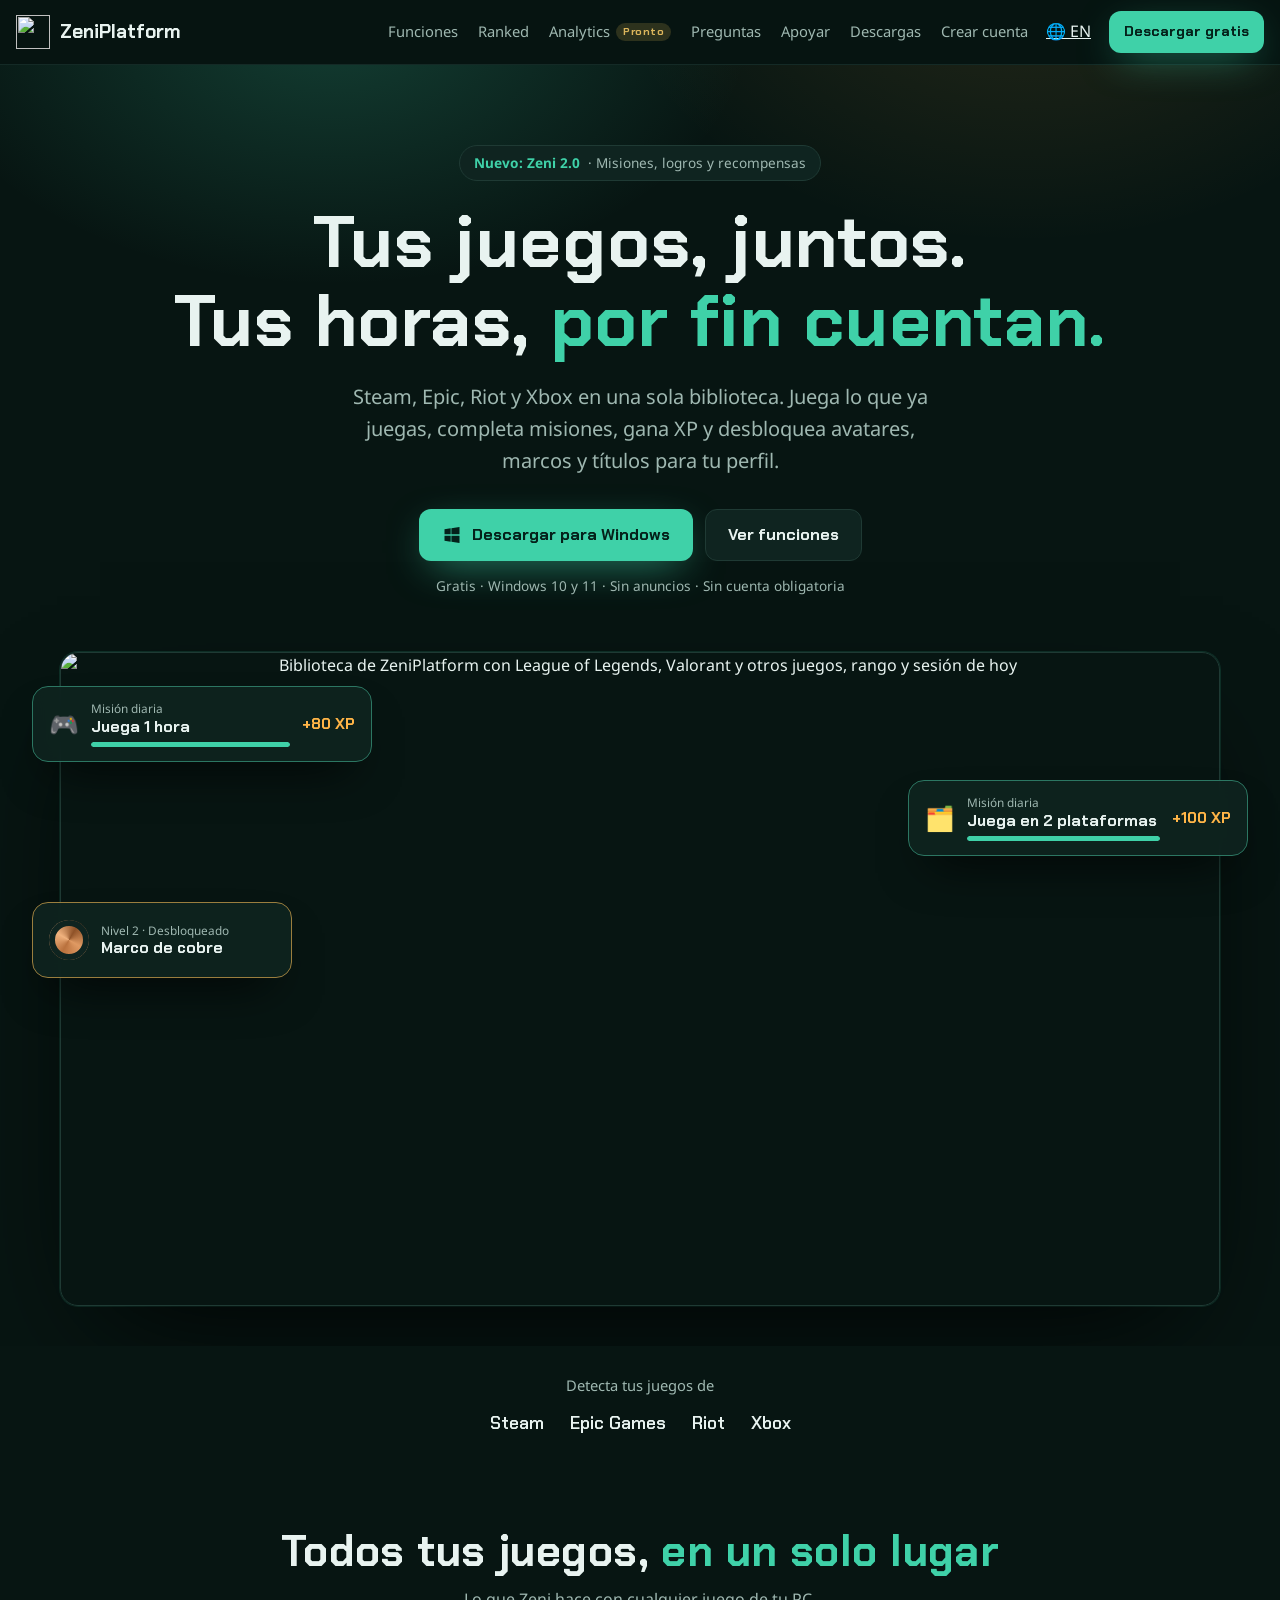
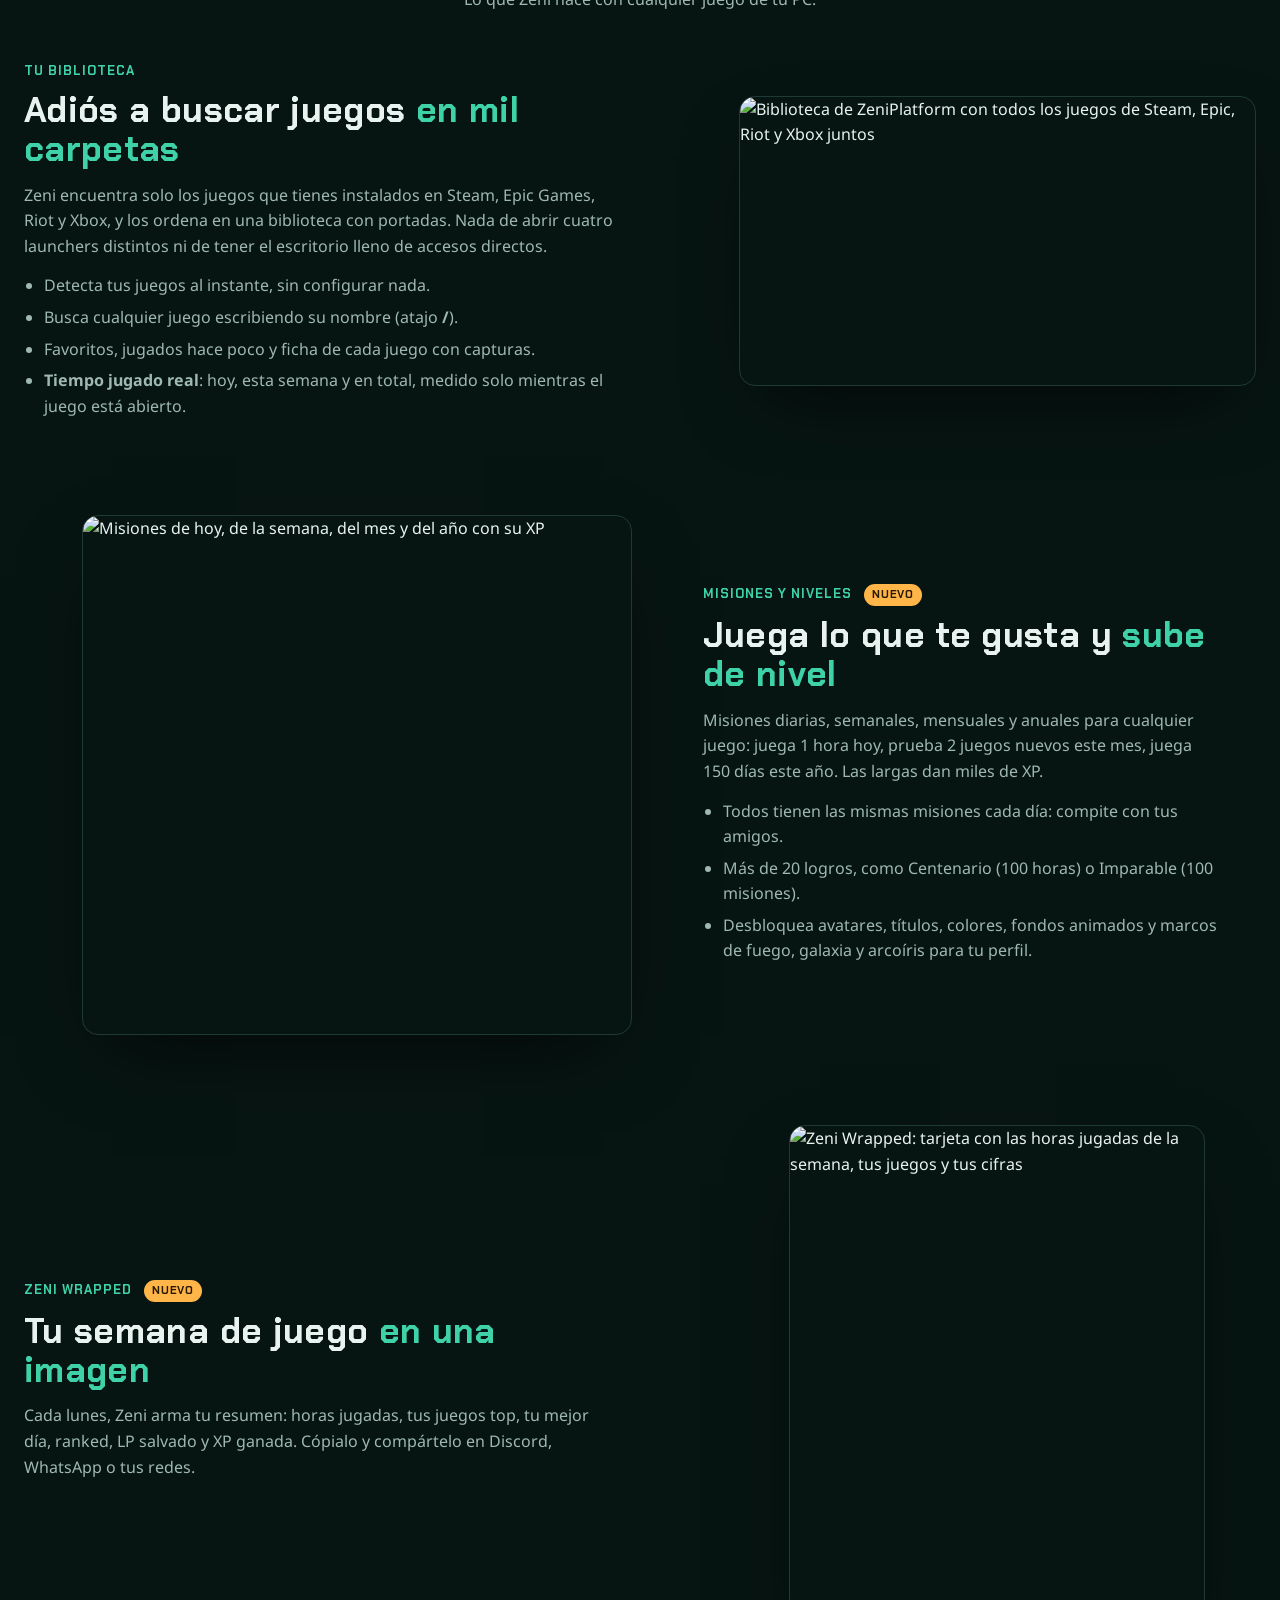
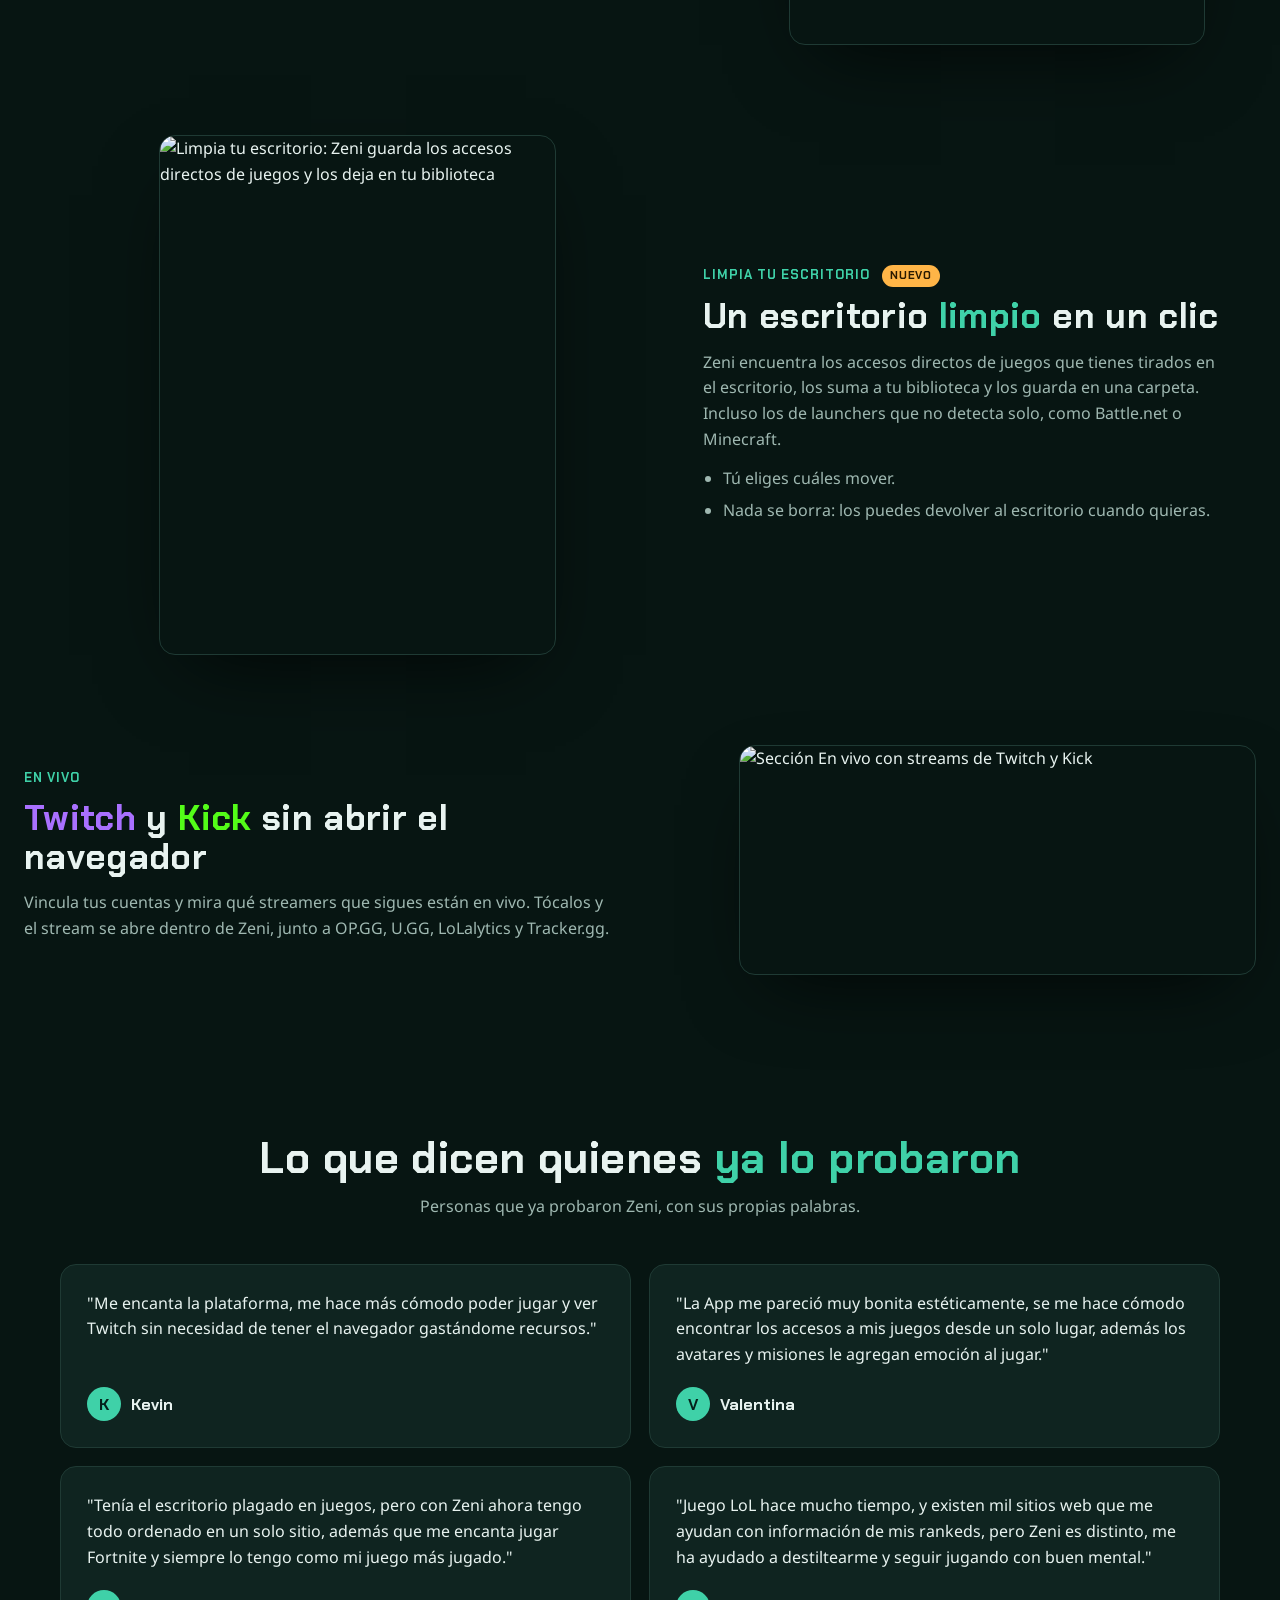
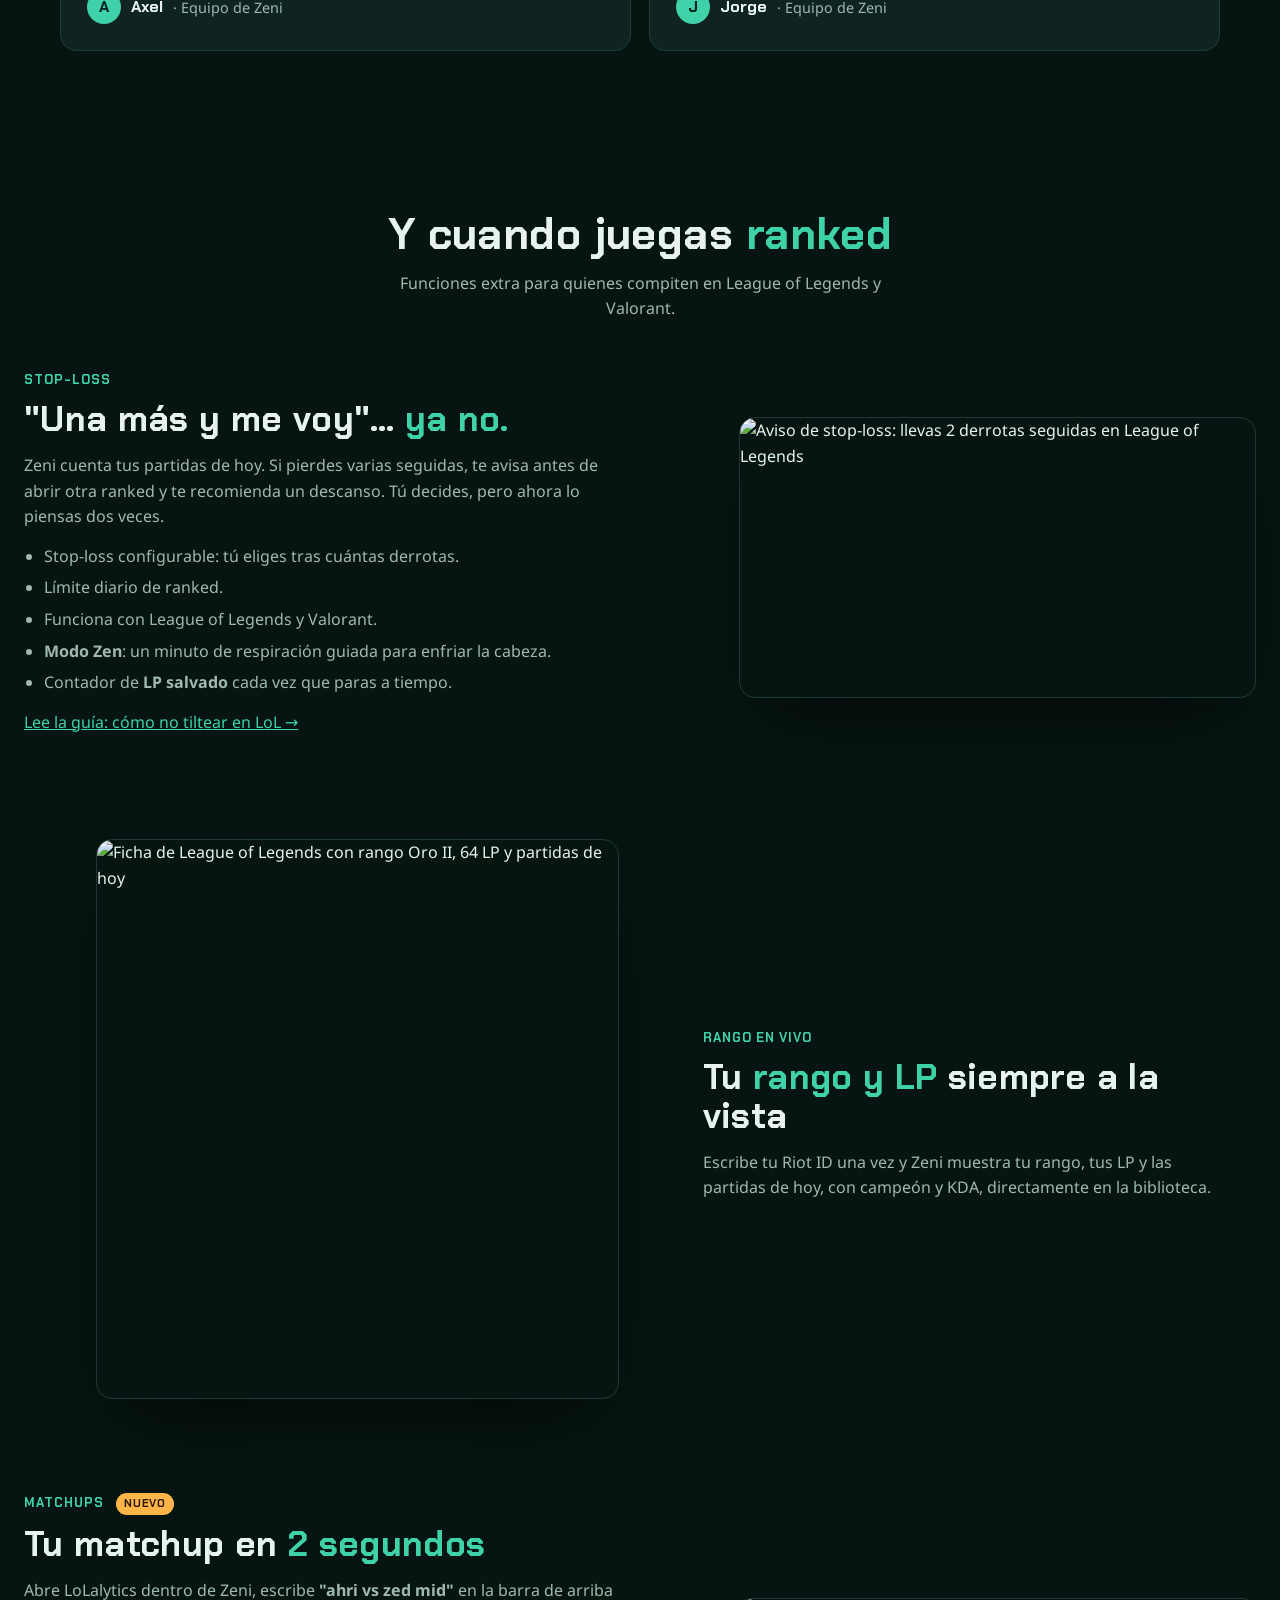
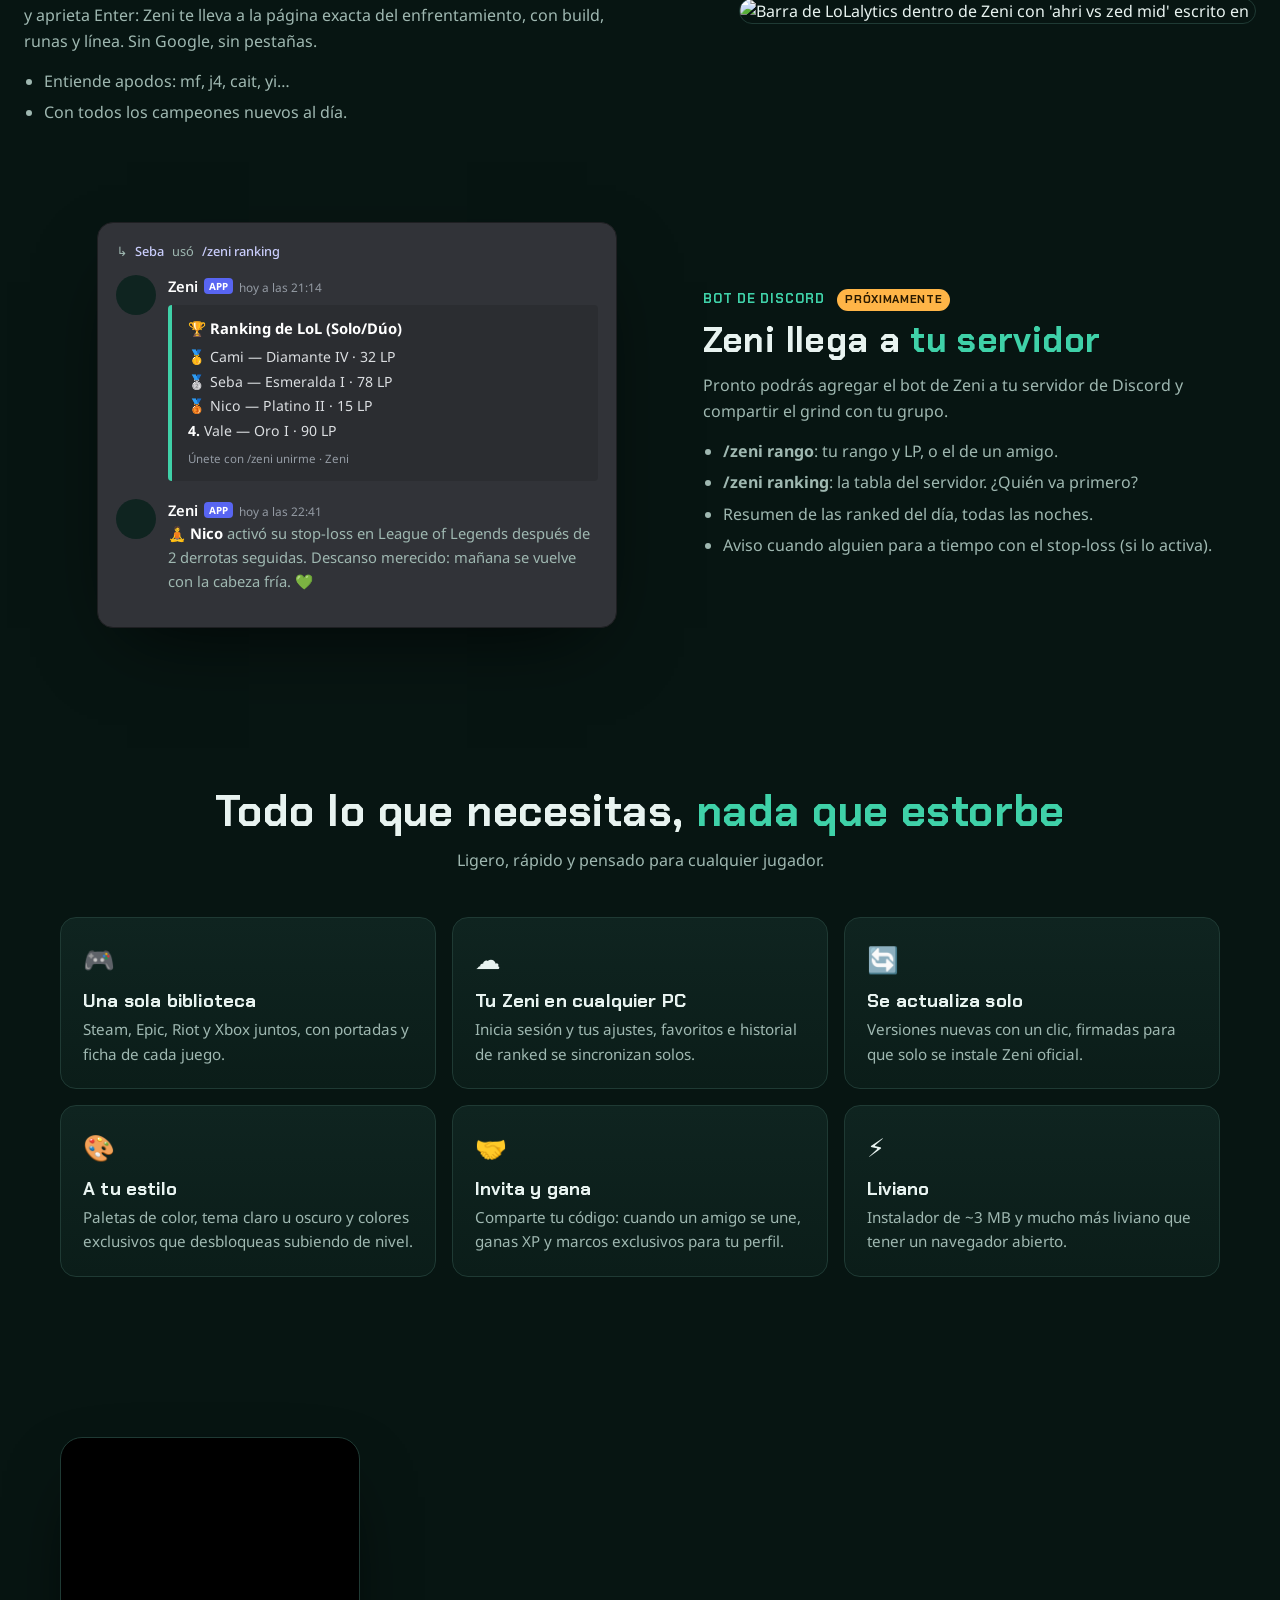
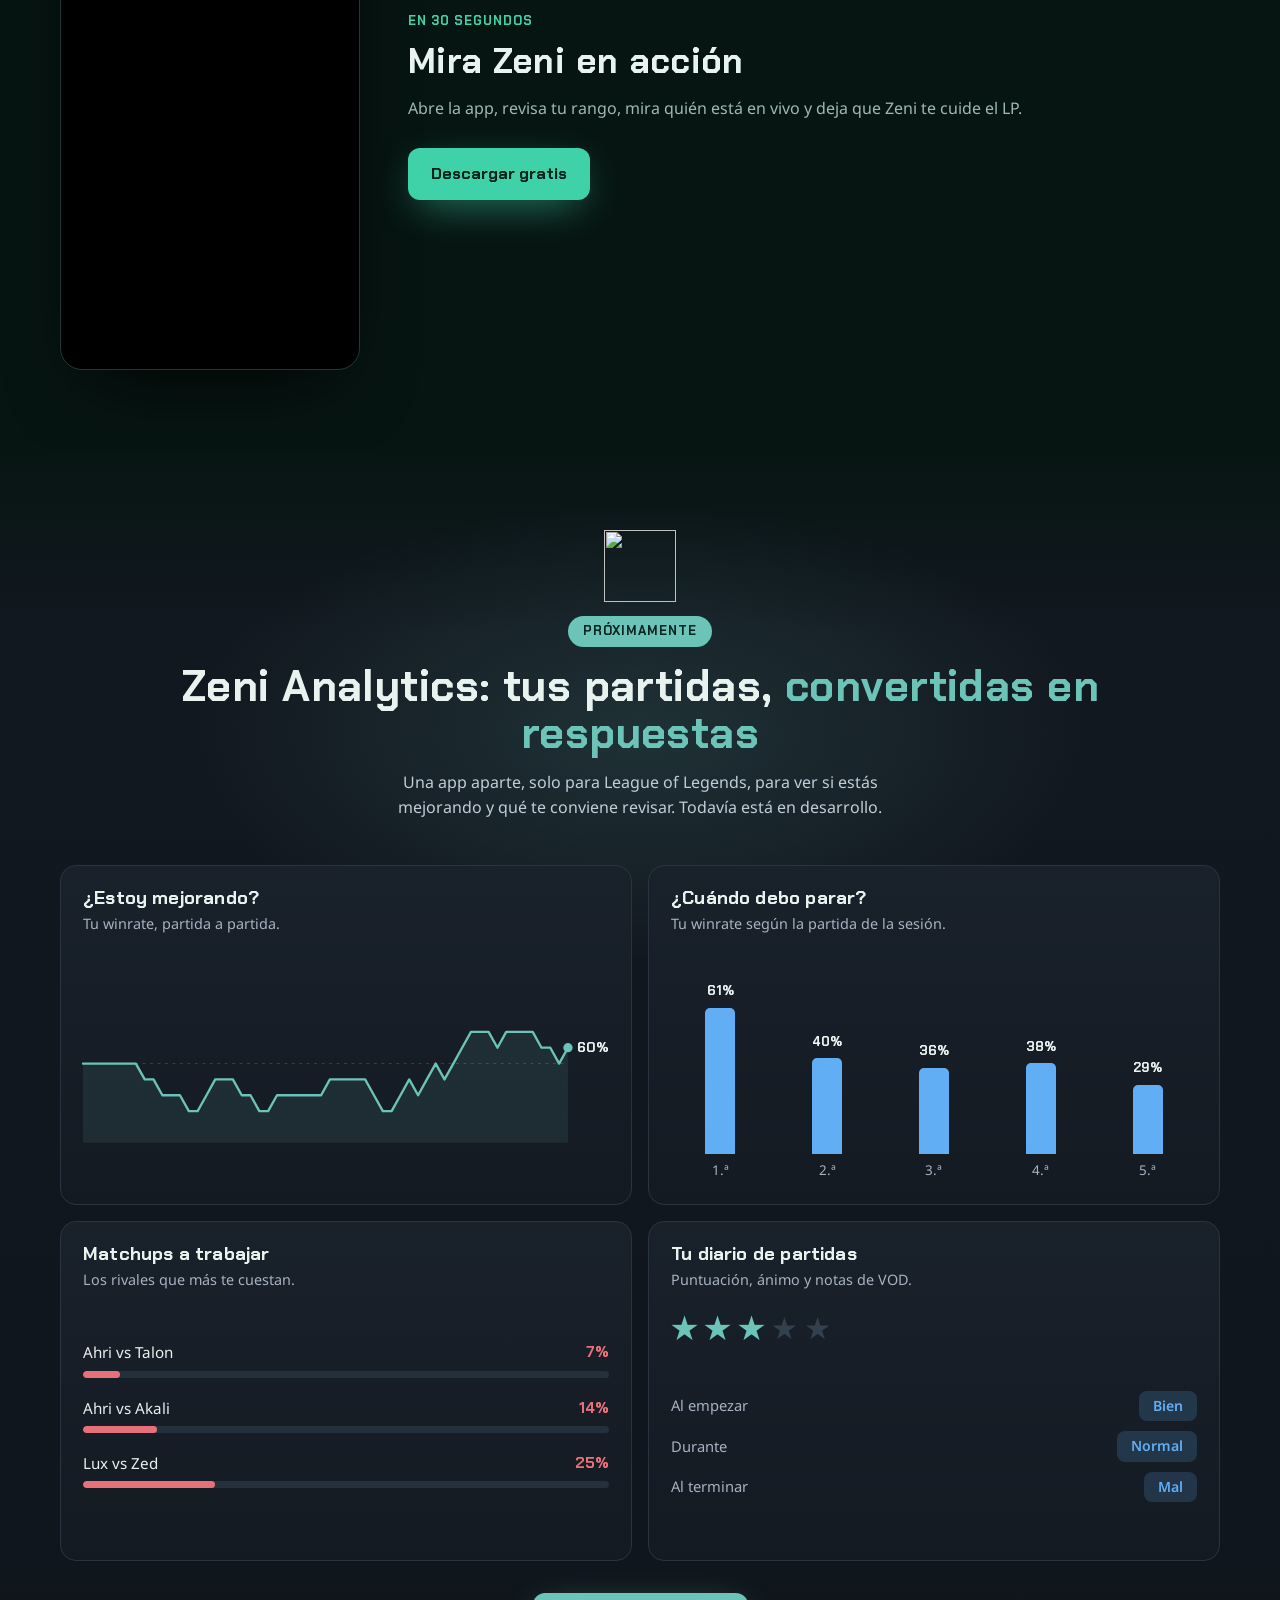
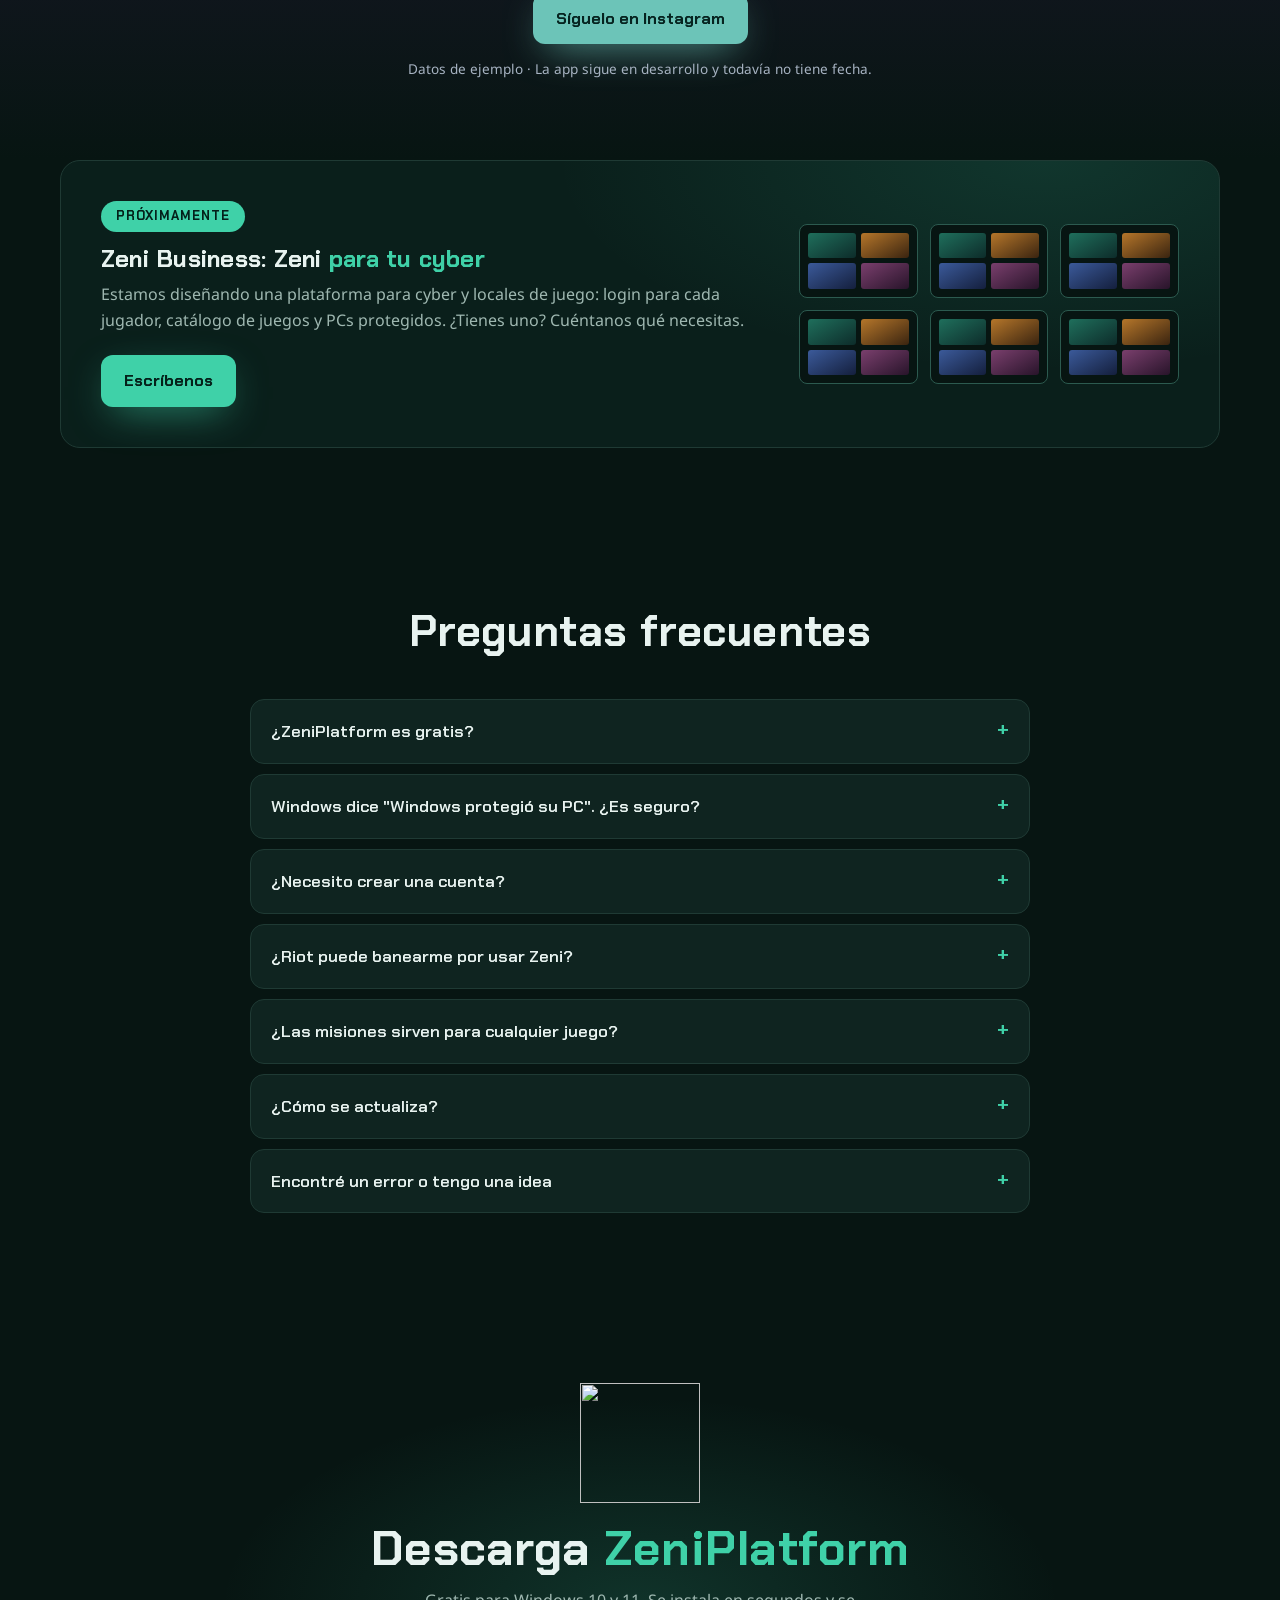
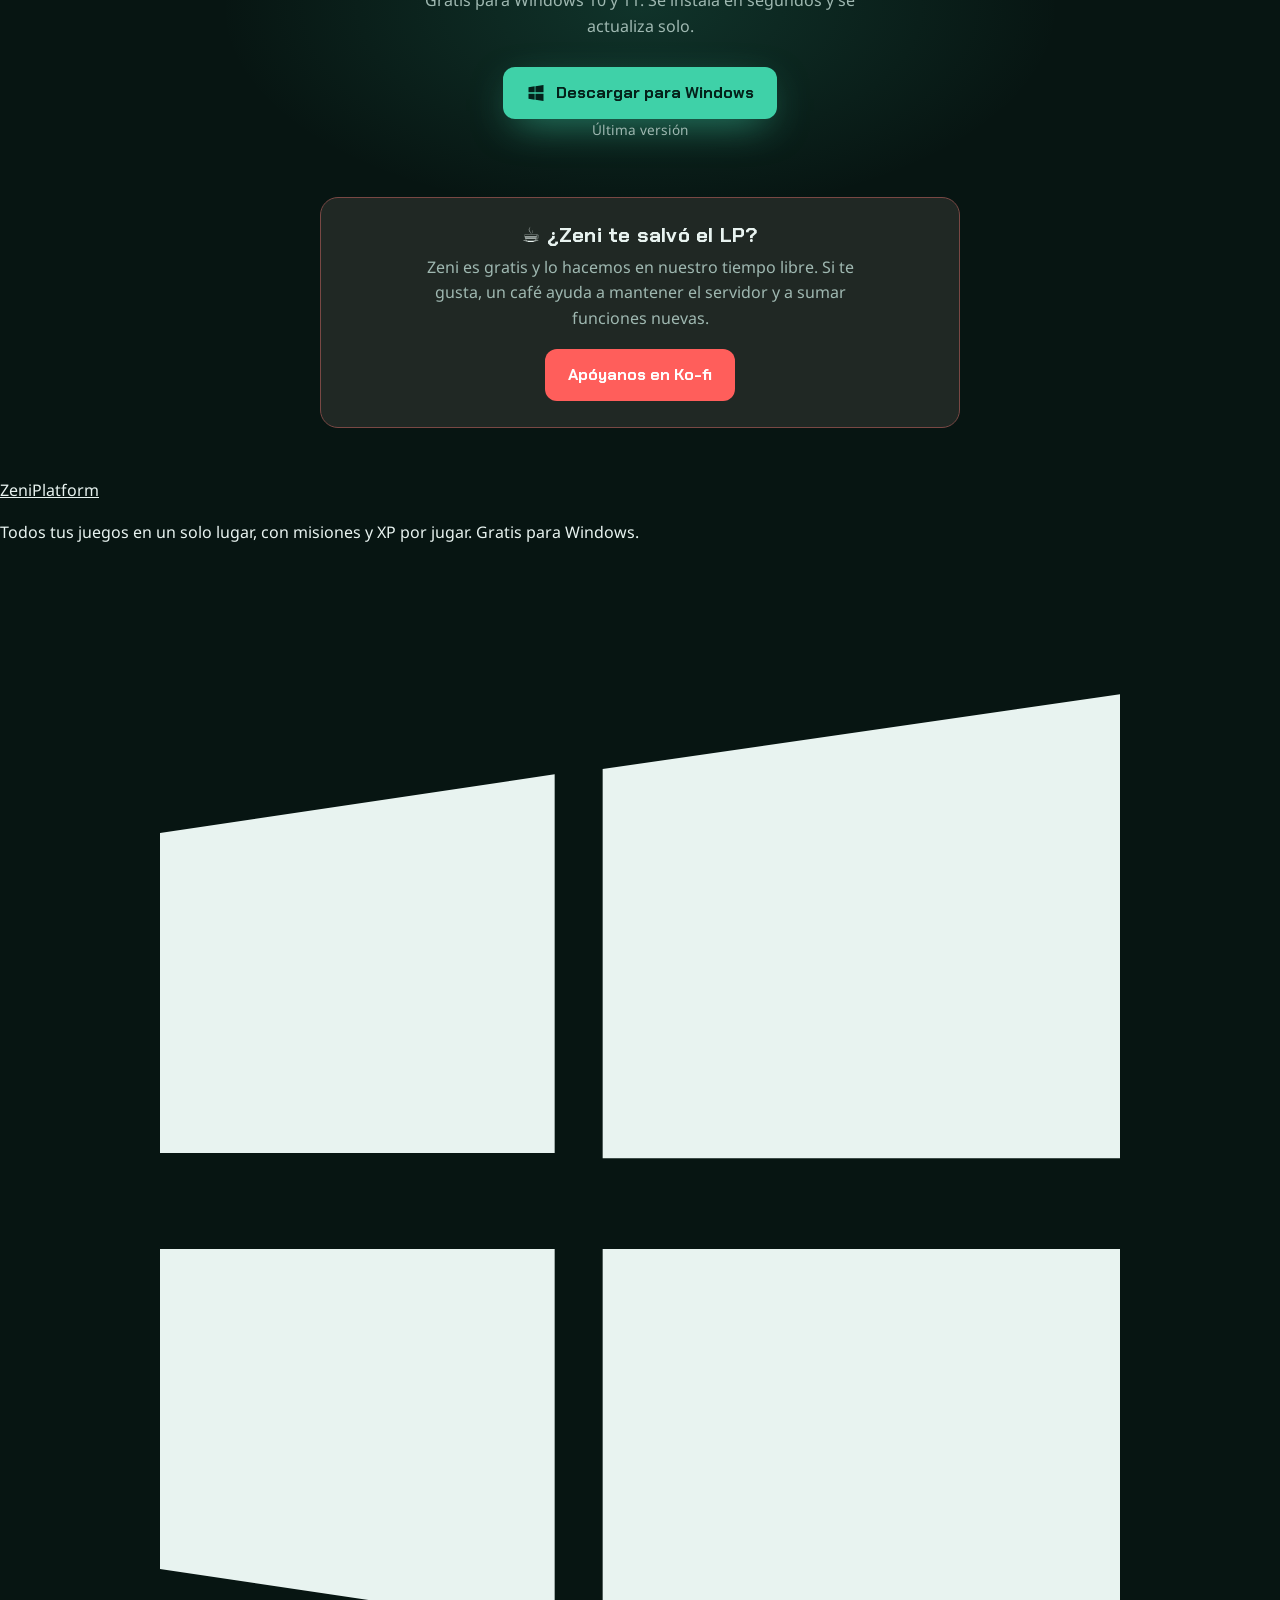
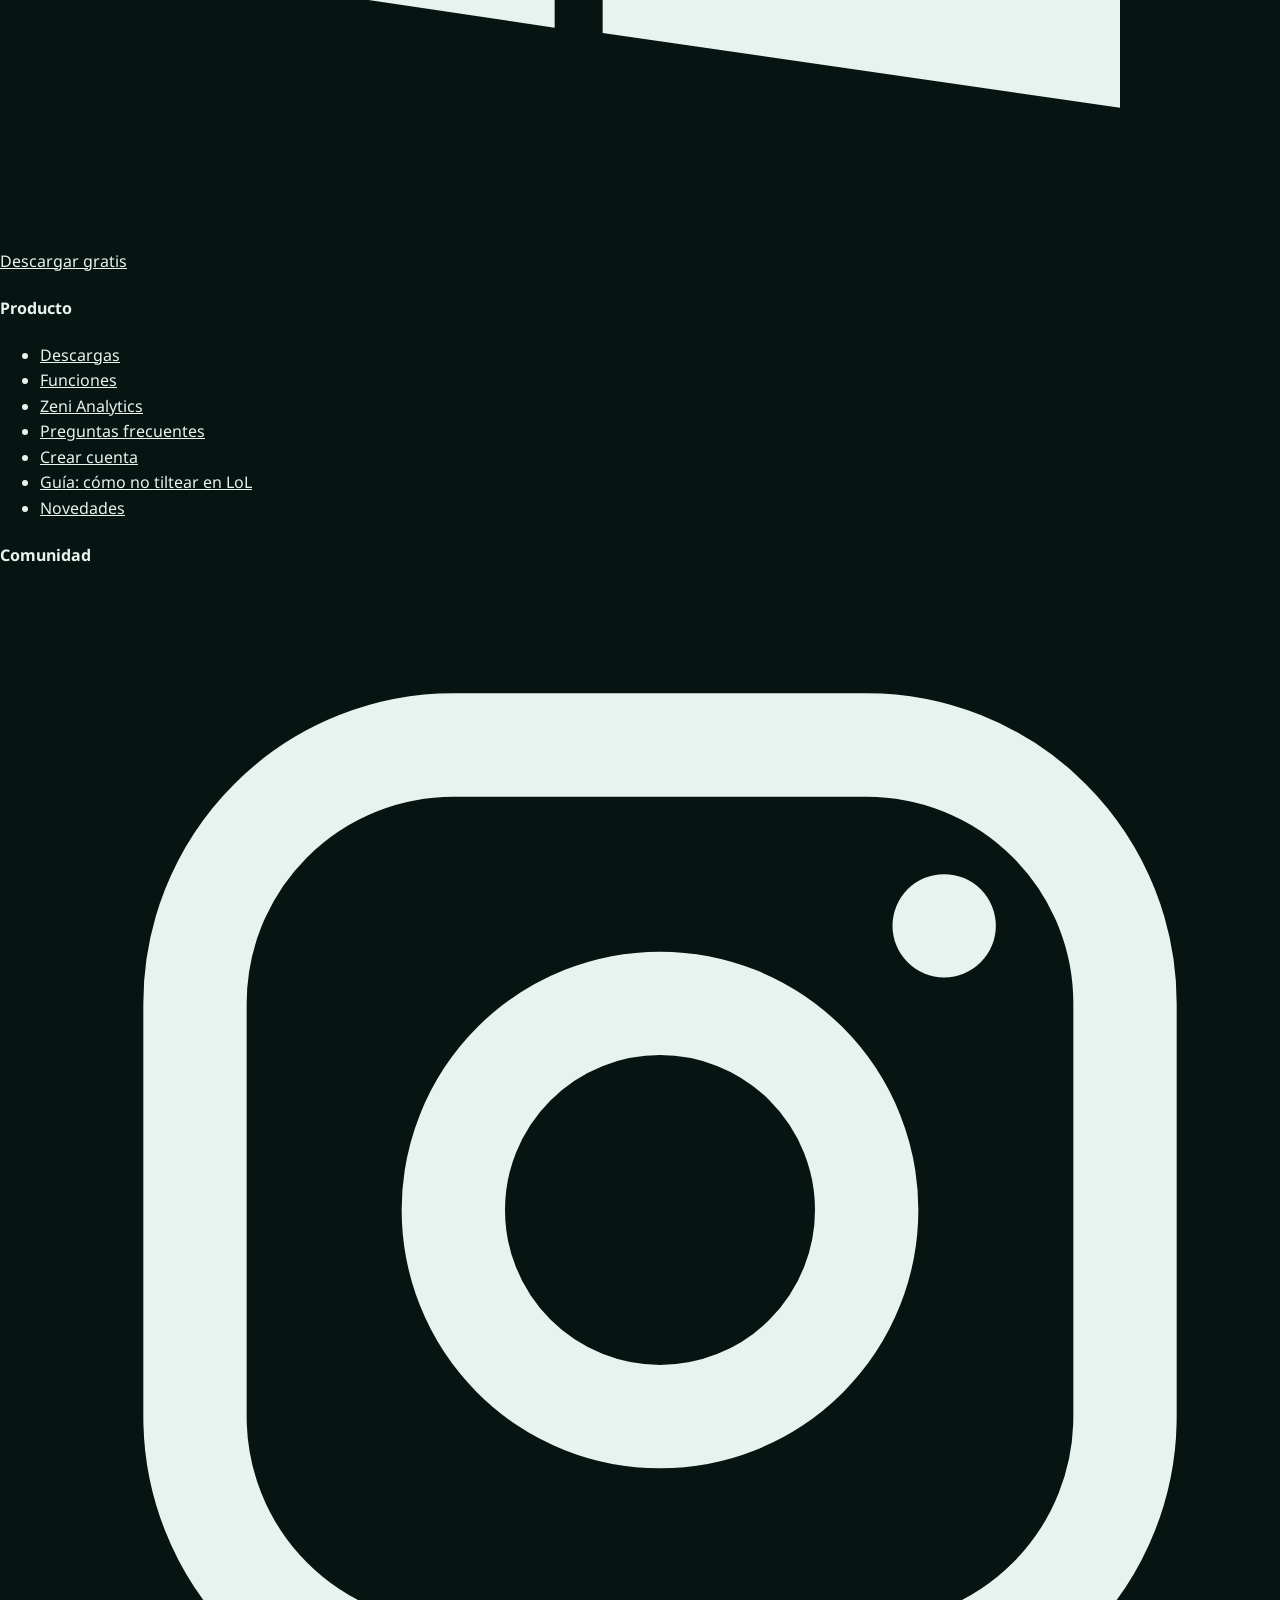
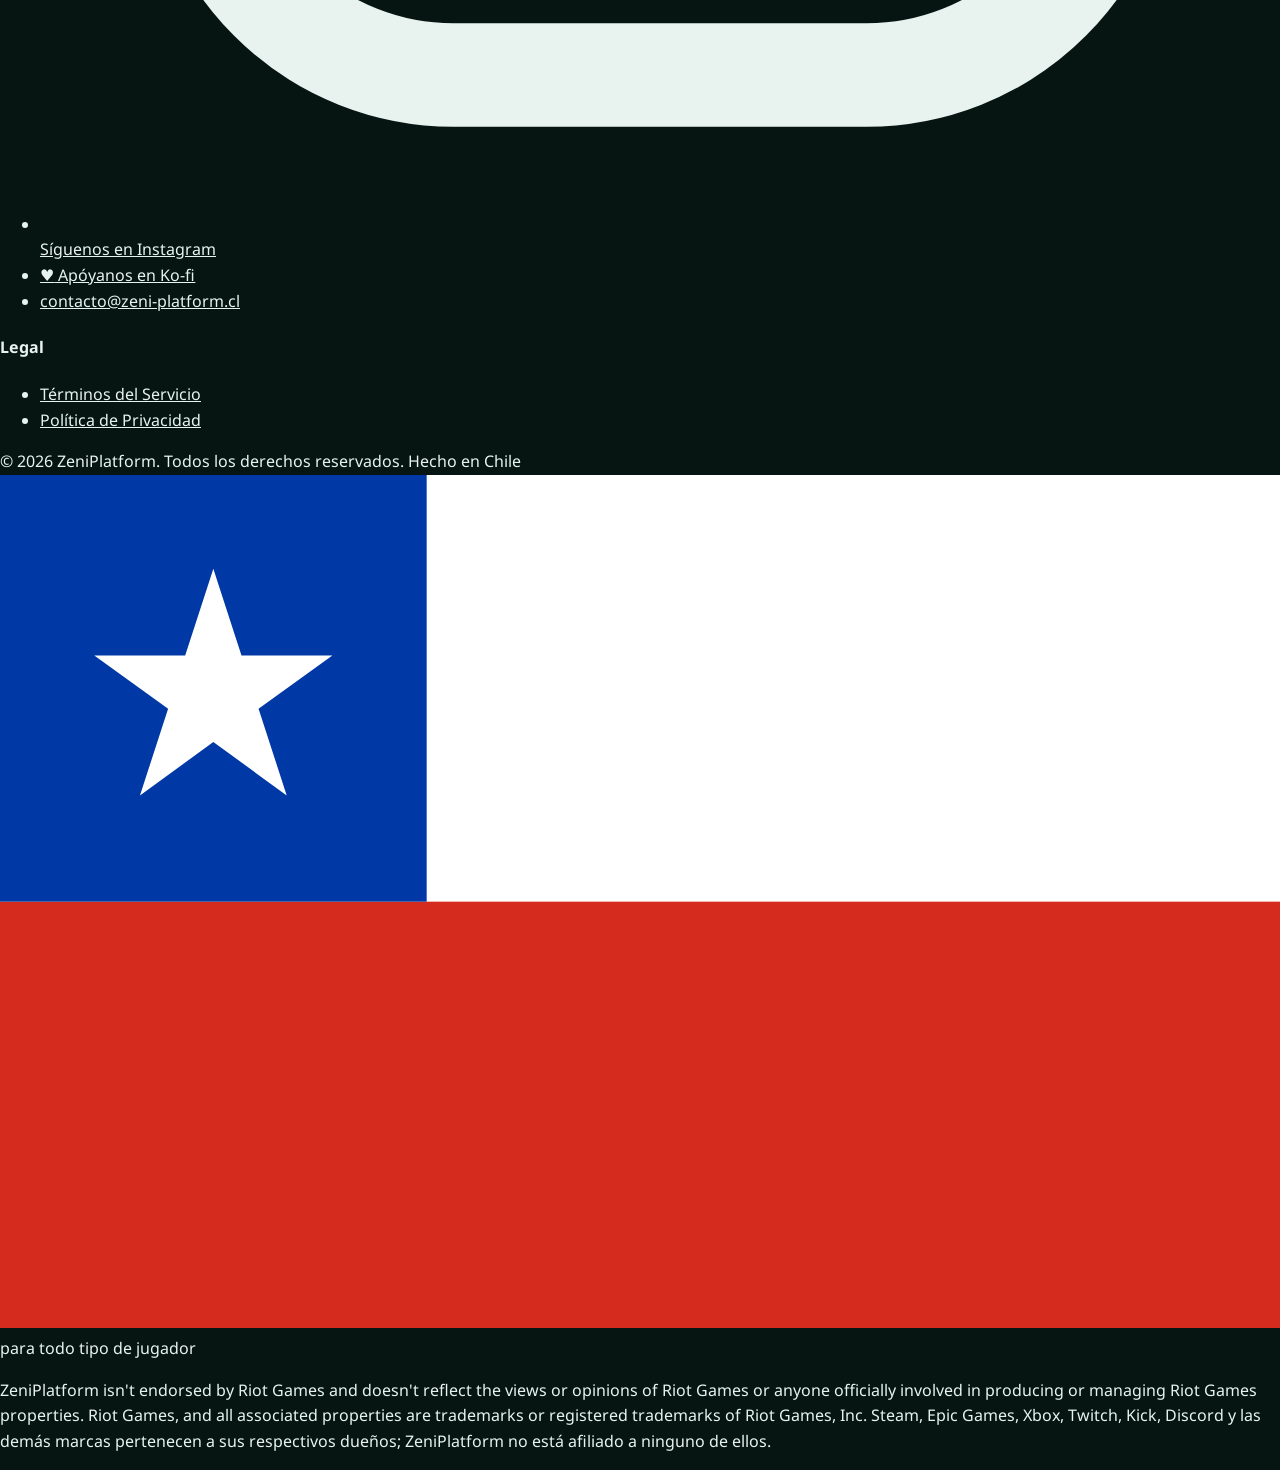
==== commit 542bad77: "Restyle the Zeni Analytics section with the app's cool palette Teal accent, blue bars and soft red l" ====
--- a/public/index.html
+++ b/public/index.html
@@ -164,26 +164,26 @@
     .video video { width: 300px; aspect-ratio: 1080 / 1920; border-radius: 22px; border: 1px solid var(--line); box-shadow: 0 30px 80px -30px #000; background: #000; }
 
     /* Zeni Analytics: su propia paleta, grafito y dorado */
-    .za { position: relative; overflow: hidden; background: linear-gradient(180deg, var(--bg), #1a1814 14%, #17150f 86%, var(--bg)); }
-    .za::before { content: ""; position: absolute; left: 50%; top: 4%; width: 900px; height: 460px; margin-left: -450px; background: radial-gradient(closest-side, rgba(220, 182, 92, .17), transparent); pointer-events: none; animation: drift 14s ease-in-out infinite alternate; }
+    .za { --za-accent: #6cc4b8; --za-blue: #62aef5; --za-loss: #e8707b; --za-dim: #a7b3c2; --za-line: #2a3440; position: relative; overflow: hidden; background: linear-gradient(180deg, var(--bg), #121820 14%, #10161d 86%, var(--bg)); }
+    .za::before { content: ""; position: absolute; left: 50%; top: 4%; width: 900px; height: 460px; margin-left: -450px; background: radial-gradient(closest-side, rgba(108, 196, 184, .15), transparent); pointer-events: none; animation: drift 14s ease-in-out infinite alternate; }
     .za > .wrap { position: relative; }
-    .za em { color: var(--gold); }
-    .za .section-head p { color: #c8c1b1; }
+    .za em { color: var(--za-accent); }
+    .za .section-head p { color: #c3ccd8; }
     .za-logo { width: 72px; height: 72px; margin: 0 auto 14px; transform: rotateY(90deg); transition: transform 1s cubic-bezier(.22, 1, .36, 1) .15s; }
     .in > .za-logo { transform: none; }
-    .za-soon { display: table; margin: 0 auto 16px; padding: 5px 15px; border-radius: 999px; background: var(--gold); color: #241a05; font-family: var(--display); font-weight: 700; font-size: .8rem; letter-spacing: .08em; text-transform: uppercase; }
+    .za-soon { display: table; margin: 0 auto 16px; padding: 5px 15px; border-radius: 999px; background: var(--za-accent); color: #062420; font-family: var(--display); font-weight: 700; font-size: .8rem; letter-spacing: .08em; text-transform: uppercase; }
     .za-grid { display: grid; grid-template-columns: repeat(2, minmax(0, 1fr)); grid-auto-rows: 340px; gap: 16px; }
-    .za-card { display: flex; flex-direction: column; min-width: 0; padding: 22px; border-radius: 16px; border: 1px solid #3b3526; background: linear-gradient(180deg, #24211a, #1c1a14); }
+    .za-card { display: flex; flex-direction: column; min-width: 0; padding: 22px; border-radius: 16px; border: 1px solid var(--za-line); background: linear-gradient(180deg, #19212b, #141a22); }
     .za-card.in { transition: transform .3s cubic-bezier(.22, 1, .36, 1), border-color .3s ease, box-shadow .3s ease, opacity .7s ease; }
-    .za-card.in:hover { transform: translateY(-5px); border-color: var(--gold); box-shadow: 0 22px 50px -30px var(--gold); }
+    .za-card.in:hover { transform: translateY(-5px); border-color: var(--za-accent); box-shadow: 0 22px 50px -30px var(--za-accent); }
     .za-card h3 { font-size: 1.15rem; margin-bottom: 4px; white-space: nowrap; }
-    .za-card > p { margin: 0; color: #b5ae9f; font-size: .9rem; white-space: nowrap; }
+    .za-card > p { margin: 0; color: var(--za-dim); font-size: .9rem; white-space: nowrap; }
     .za-line { flex: 1; min-height: 0; width: 100%; margin-top: 16px; overflow: visible; }
-    .za-mid { stroke: #4a4333; stroke-dasharray: 3 5; }
-    .za-stroke { fill: none; stroke: var(--gold); stroke-width: 2.5; stroke-linejoin: round; stroke-linecap: round; stroke-dasharray: 1; stroke-dashoffset: 1; transition: stroke-dashoffset 1.9s cubic-bezier(.45, 0, .2, 1) .25s; }
-    .za-area { fill: var(--gold); opacity: 0; transition: opacity 1s ease 1.3s; }
+    .za-mid { stroke: #3a4654; stroke-dasharray: 3 5; }
+    .za-stroke { fill: none; stroke: var(--za-accent); stroke-width: 2.5; stroke-linejoin: round; stroke-linecap: round; stroke-dasharray: 1; stroke-dashoffset: 1; transition: stroke-dashoffset 1.9s cubic-bezier(.45, 0, .2, 1) .25s; }
+    .za-area { fill: var(--za-accent); opacity: 0; transition: opacity 1s ease 1.3s; }
     .za-dot, .za-end { opacity: 0; transition: opacity .4s ease 2s; }
-    .za-dot { fill: var(--gold); }
+    .za-dot { fill: var(--za-accent); }
     .za-end { fill: var(--ink); font: 700 15px var(--display); }
     .in .za-stroke { stroke-dashoffset: 0; }
     .in .za-area { opacity: .1; }
@@ -191,26 +191,26 @@
     .za-bars { flex: 1; display: flex; align-items: flex-end; justify-content: space-around; gap: 8px; }
     .za-bar { display: flex; flex-direction: column; align-items: center; gap: 6px; font-size: .84rem; }
     .za-bar b { font-family: var(--display); }
-    .za-bar i { display: block; width: 30px; border-radius: 5px 5px 0 0; background: var(--gold); transform: scaleY(0); transform-origin: bottom; transition: transform .9s cubic-bezier(.22, 1, .36, 1) calc(.2s + var(--i) * .1s); }
-    .za-bar span { color: #b5ae9f; }
+    .za-bar i { display: block; width: 30px; border-radius: 5px 5px 0 0; background: var(--za-blue); transform: scaleY(0); transform-origin: bottom; transition: transform .9s cubic-bezier(.22, 1, .36, 1) calc(.2s + var(--i) * .1s); }
+    .za-bar span { color: var(--za-dim); }
     .in .za-bar i { transform: none; }
     .za-rows { flex: 1; display: flex; flex-direction: column; justify-content: center; gap: 18px; }
     .za-row { display: grid; grid-template-columns: 1fr auto; gap: 6px 10px; font-size: .95rem; }
-    .za-row b { font-family: var(--display); color: var(--red); }
-    .za-row i { grid-column: 1 / -1; display: block; height: 7px; border-radius: 7px; background: #352f22; overflow: hidden; }
-    .za-row u { display: block; height: 100%; border-radius: 7px; background: var(--red); transform: scaleX(0); transform-origin: left; transition: transform 1s cubic-bezier(.22, 1, .36, 1) calc(.25s + var(--i) * .14s); }
+    .za-row b { font-family: var(--display); color: var(--za-loss); }
+    .za-row i { grid-column: 1 / -1; display: block; height: 7px; border-radius: 7px; background: #24303c; overflow: hidden; }
+    .za-row u { display: block; height: 100%; border-radius: 7px; background: var(--za-loss); transform: scaleX(0); transform-origin: left; transition: transform 1s cubic-bezier(.22, 1, .36, 1) calc(.25s + var(--i) * .14s); }
     .in .za-row u { transform: none; }
-    .za-stars { display: flex; gap: 6px; margin-top: 22px; font-size: 1.9rem; line-height: 1; color: #4a4333; }
+    .za-stars { display: flex; gap: 6px; margin-top: 22px; font-size: 1.9rem; line-height: 1; color: #33404d; }
     .za-stars .on { transition: color .3s ease calc(.3s + var(--i) * .15s), transform .45s cubic-bezier(.34, 1.56, .64, 1) calc(.3s + var(--i) * .15s); }
-    .in .za-stars .on { color: var(--gold); transform: scale(1.12); }
+    .in .za-stars .on { color: var(--za-accent); transform: scale(1.12); }
     .za-mood { flex: 1; display: flex; flex-direction: column; justify-content: center; gap: 10px; margin: 12px 0 0; }
     .za-mood div { display: flex; align-items: center; justify-content: space-between; opacity: 0; transform: translateX(-12px); transition: opacity .5s ease calc(.75s + var(--i) * .14s), transform .5s cubic-bezier(.22, 1, .36, 1) calc(.75s + var(--i) * .14s); }
     .in .za-mood div { opacity: 1; transform: none; }
-    .za-mood dt { color: #b5ae9f; font-size: .92rem; }
-    .za-mood dd { margin: 0; padding: 4px 14px; border-radius: 8px; background: color-mix(in srgb, var(--gold) 18%, transparent); color: var(--gold); font-weight: 600; font-size: .88rem; }
+    .za-mood dt { color: var(--za-dim); font-size: .92rem; }
+    .za-mood dd { margin: 0; padding: 4px 14px; border-radius: 8px; background: color-mix(in srgb, var(--za-blue) 18%, transparent); color: var(--za-blue); font-weight: 600; font-size: .88rem; }
     .za-foot { margin-top: 32px; text-align: center; }
-    .za-foot p { margin: 14px 0 0; color: #a9a294; font-size: .85rem; }
-    .za-btn { background: var(--gold); color: #241a05; box-shadow: 0 12px 40px -14px var(--gold); }
+    .za-foot p { margin: 14px 0 0; color: var(--za-dim); font-size: .85rem; }
+    .za-btn { background: var(--za-accent); color: #062420; box-shadow: 0 12px 40px -14px var(--za-accent); }
     .za-btn:hover { filter: brightness(1.08); }
     #business { padding-top: 0; }
     .quotes { display: grid; grid-template-columns: repeat(2, minmax(0, 1fr)); grid-auto-rows: 1fr; gap: 18px; }
@@ -286,7 +286,7 @@
       html { scroll-behavior: auto; }
       .reveal, .feature.reveal > *, .hero .shot.reveal, .za-logo, .za-mood div { opacity: 1; transform: none; }
       .za-stroke { stroke-dashoffset: 0; } .za-area { opacity: .1; } .za-dot, .za-end { opacity: 1; }
-      .za-bar i, .za-row u, .f-bar u { transform: none; } .za-stars .on { color: var(--gold); }
+      .za-bar i, .za-row u, .f-bar u { transform: none; } .za-stars .on { color: var(--za-accent); }
       .btn:hover, .card.in:hover, .za-card.in:hover, .feature.reveal.in > img:hover { transform: none; }
     }
 
